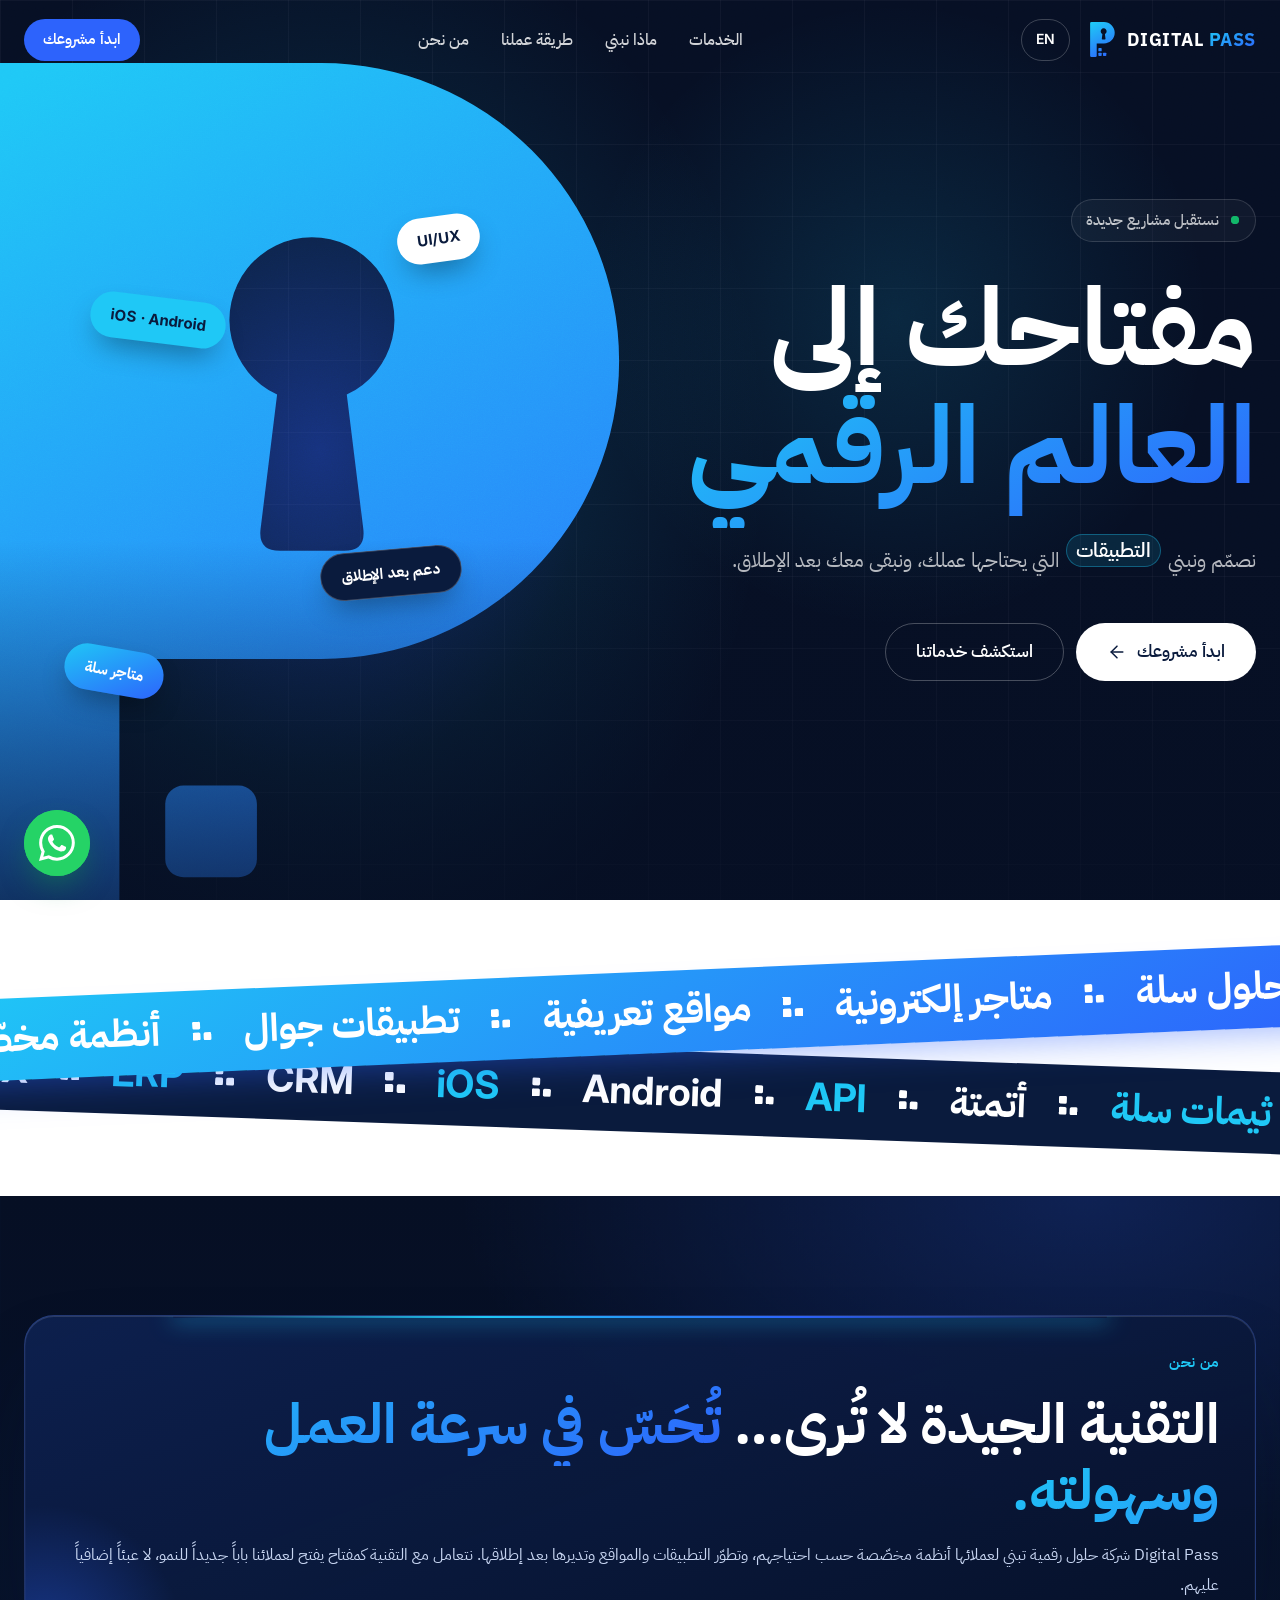
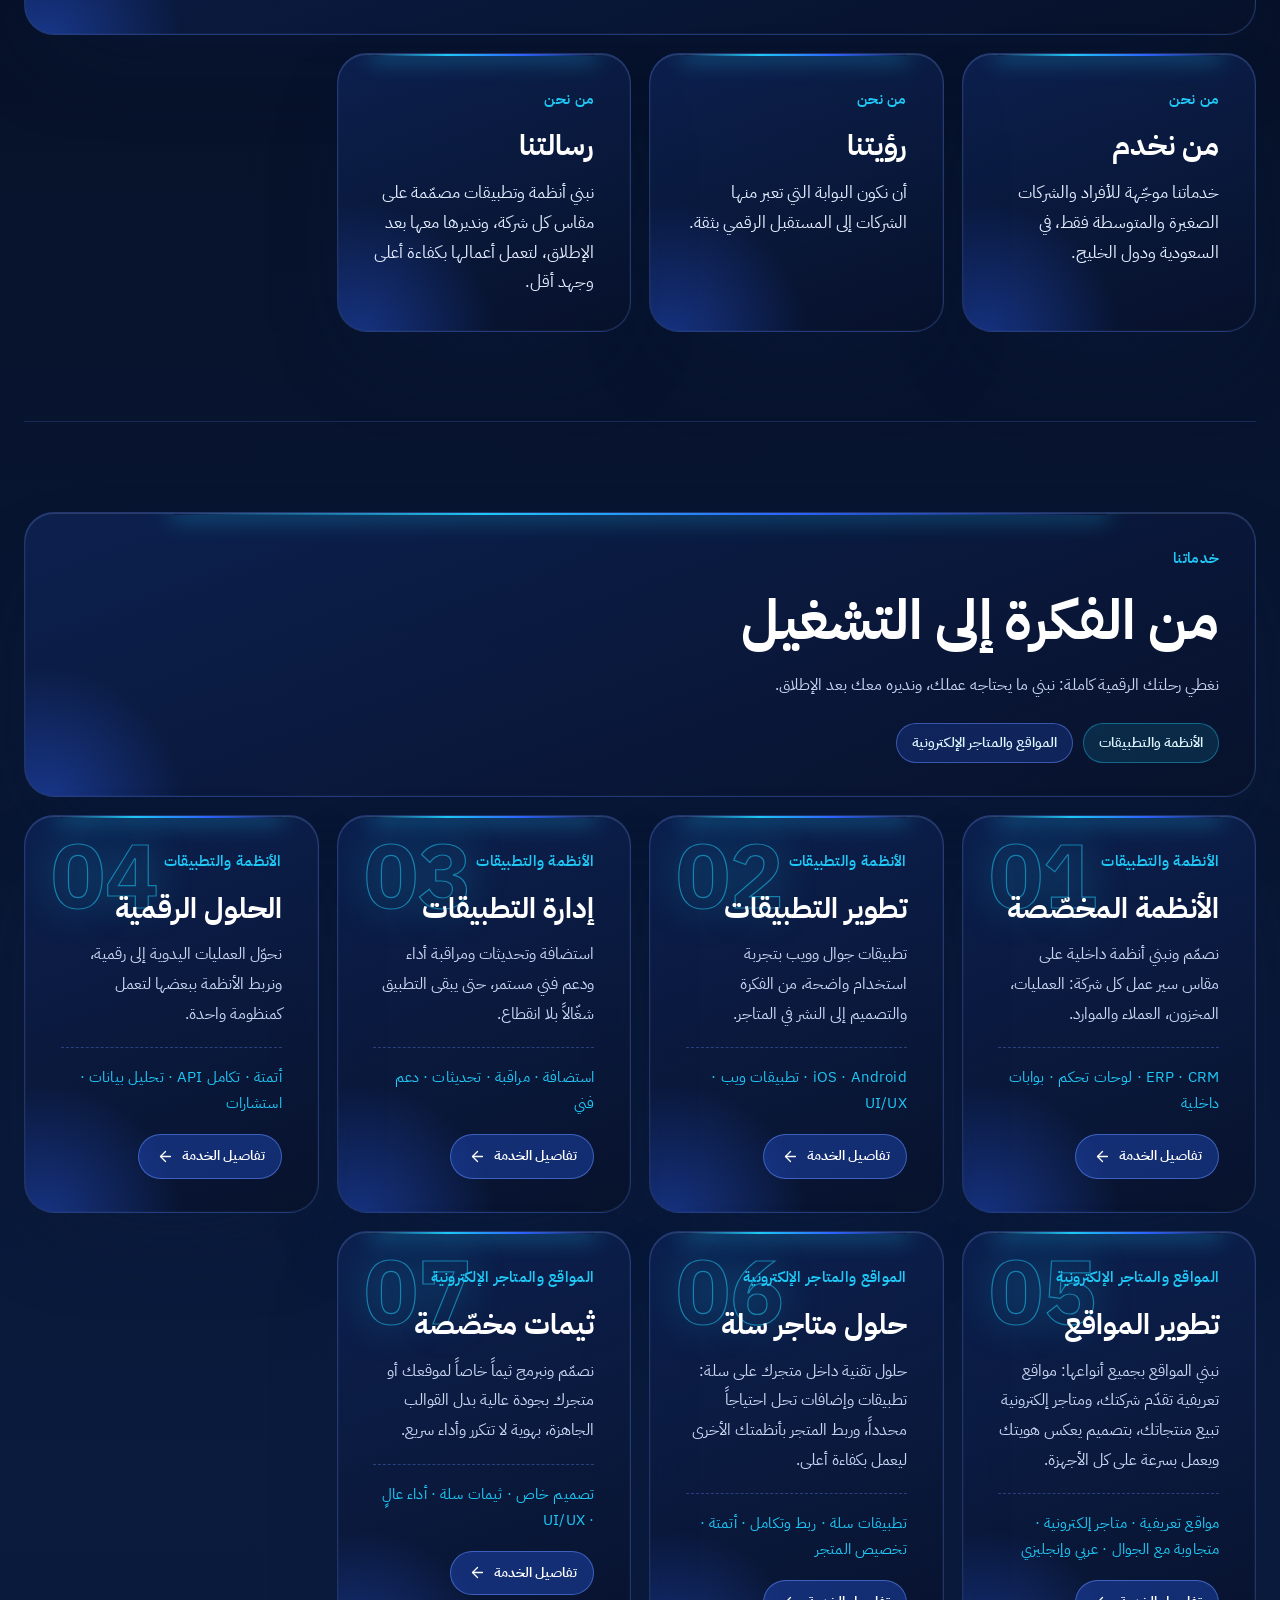
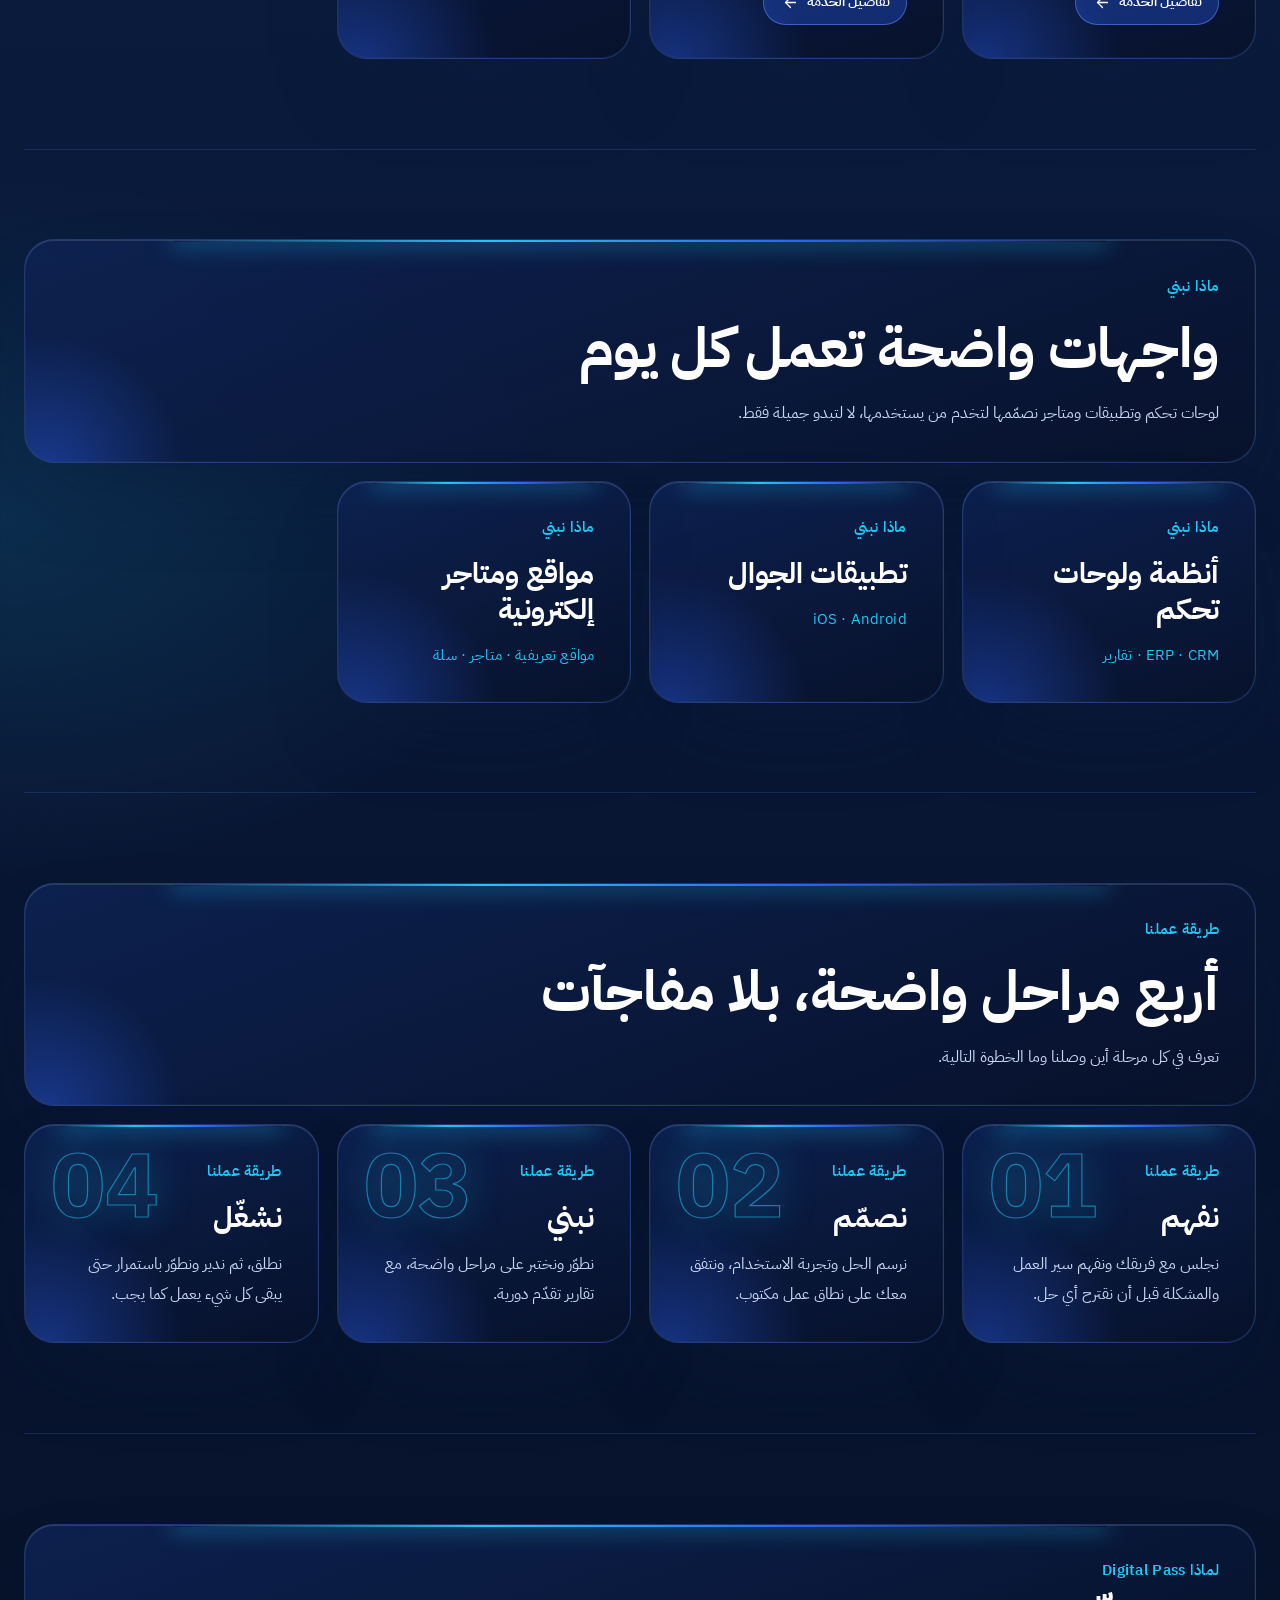
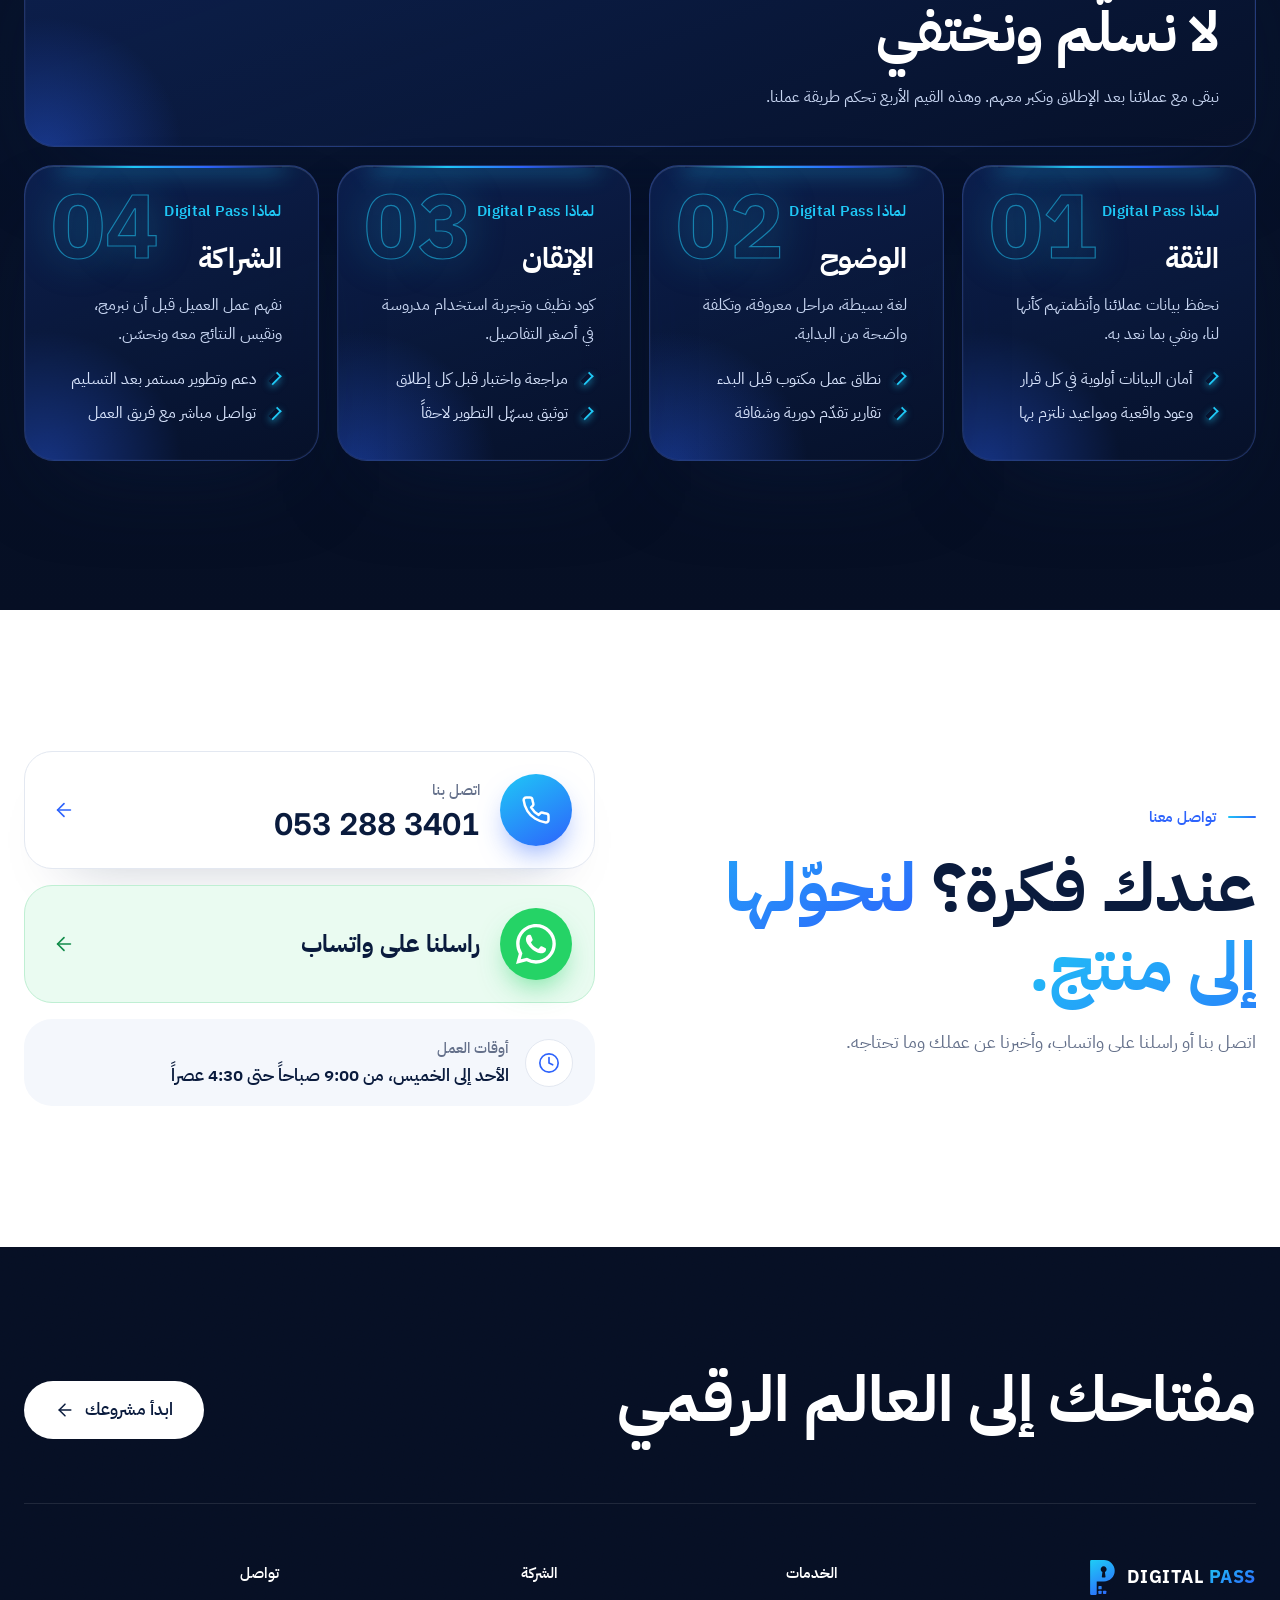
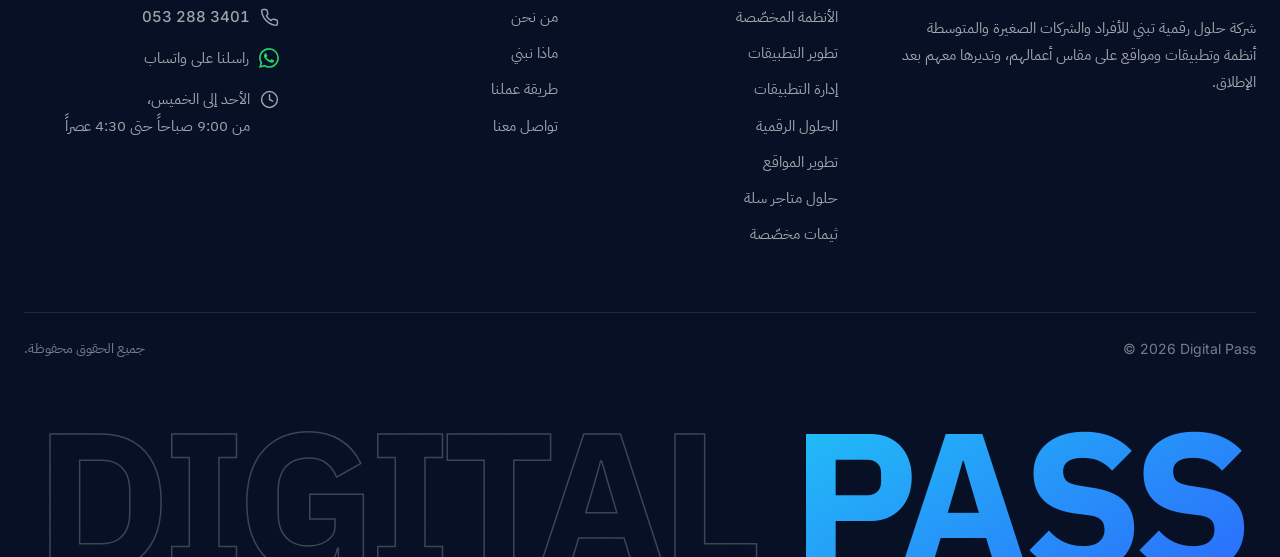
==== index.html @ 58006ab3 "Add an on-device diagnostics page for the 3D tour; sturdier crash guard The lighter build still cras" ====
<!doctype html>
<html lang="ar" dir="rtl">
<head>
  <meta charset="utf-8">
  <meta name="viewport" content="width=device-width, initial-scale=1">
  <title>Digital Pass | بناء وتطوير الحلول الرقمية المتعددة</title>
  <meta name="description" content="Digital Pass شركة حلول رقمية في السعودية والخليج، تبني للأفراد والشركات الصغيرة والمتوسطة الأنظمة والتطبيقات والمواقع ومتاجر سلة، وتديرها معهم بعد الإطلاق.">
  <meta name="theme-color" content="#060F24">

  <meta property="og:type" content="website">
  <meta property="og:site_name" content="Digital Pass">
  <meta property="og:title" content="Digital Pass | بناء وتطوير الحلول الرقمية المتعددة">
  <meta property="og:description" content="نصمّم ونبني الأنظمة والتطبيقات والمواقع التي يحتاجها عملك، ونبقى معك بعد الإطلاق.">
  <meta property="og:url" content="https://digital-pass.co/">
  <meta property="og:image" content="https://digital-pass.co/assets/img/og-image.png">
  <meta property="og:locale" content="ar_SA">
  <meta property="og:locale:alternate" content="en_US">
  <meta name="twitter:card" content="summary_large_image">

  <link rel="canonical" href="https://digital-pass.co/">
  <link rel="icon" href="assets/img/favicon.svg" type="image/svg+xml">
  <link rel="icon" href="assets/img/icon-192.png" sizes="192x192" type="image/png">
  <link rel="apple-touch-icon" href="assets/img/apple-touch-icon.png">

  <link rel="preconnect" href="https://fonts.googleapis.com">
  <link rel="preconnect" href="https://fonts.gstatic.com" crossorigin>
  <link href="https://fonts.googleapis.com/css2?family=IBM+Plex+Mono:wght@400;500&family=IBM+Plex+Sans+Arabic:wght@400;500;600;700&family=IBM+Plex+Sans:wght@700&family=Inter:wght@400;500;600;700&display=swap" rel="stylesheet">

  <link rel="stylesheet" href="assets/css/style.css?v=20261111d">
  <link rel="stylesheet" href="assets/css/journey.css?v=hq3">
  <script>document.documentElement.classList.add('js');</script>
  <script>
    /* Sections 2-6 tour the Digital Pass HQ in 3D unless: reduced motion, Save-Data, ?lite=1, a saved "lite" choice,
       no WebGL or no module support. journey.js turns it off again if anything fails; without it the static layout shows. */
    (function () {
      var r = document.documentElement, q = location.search, on = true, saved = null;
      try { saved = localStorage.getItem('dp-lite'); } catch (e) {}
      try { if (matchMedia('(prefers-reduced-motion: reduce)').matches || (navigator.connection && navigator.connection.saveData)) on = false; } catch (e) {}
      if (saved === '1') on = false; else if (saved === '0') on = true;
      /* crash guard (see journey.js): the 3D tour was running when this tab crashed → static layout on this device from now on */
      try {
        var run = sessionStorage.getItem('dp-3d-run') || ((Date.now() - (+localStorage.getItem('dp-3d-run') || 0)) < 20000 && localStorage.getItem('dp-3d-run'));
        if (run) localStorage.setItem('dp-3d-crash', '1');
        sessionStorage.removeItem('dp-3d-run'); localStorage.removeItem('dp-3d-run');
        if (localStorage.getItem('dp-3d-crash') === '1') on = false;
      } catch (e) {}
      if (/[?&]lite=1/.test(q)) on = false; else if (/[?&]lite=0/.test(q)) on = true;
      if (!window.WebGLRenderingContext || !('noModule' in document.createElement('script'))) on = false;
      if (on) r.classList.add('j3d');
    })();
  </script>

  <!-- Structured data for search engines. If the phone number changes, update it here too (and in assets/js/config.js). -->
  <script type="application/ld+json">
  {
    "@context": "https://schema.org",
    "@graph": [
      {
        "@type": "Organization",
        "@id": "https://digital-pass.co/#organization",
        "name": "Digital Pass",
        "alternateName": "ديجيتال باس",
        "url": "https://digital-pass.co/",
        "logo": {
          "@type": "ImageObject",
          "url": "https://digital-pass.co/assets/img/logo-512.png",
          "width": 512,
          "height": 512
        },
        "image": "https://digital-pass.co/assets/img/og-image.png",
        "slogan": "مفتاحك إلى العالم الرقمي",
        "description": "شركة حلول رقمية في السعودية والخليج، تبني للأفراد والشركات الصغيرة والمتوسطة الأنظمة والتطبيقات والمواقع ومتاجر سلة، وتديرها معهم بعد الإطلاق.",
        "telephone": "+966532883401",
        "areaServed": [
          {
            "@type": "Country",
            "name": "Saudi Arabia"
          },
          {
            "@type": "Country",
            "name": "United Arab Emirates"
          },
          {
            "@type": "Country",
            "name": "Kuwait"
          },
          {
            "@type": "Country",
            "name": "Qatar"
          },
          {
            "@type": "Country",
            "name": "Bahrain"
          },
          {
            "@type": "Country",
            "name": "Oman"
          }
        ],
        "contactPoint": {
          "@type": "ContactPoint",
          "telephone": "+966532883401",
          "contactType": "customer service",
          "availableLanguage": [
            "Arabic",
            "English"
          ],
          "hoursAvailable": {
            "@type": "OpeningHoursSpecification",
            "dayOfWeek": [
              "Sunday",
              "Monday",
              "Tuesday",
              "Wednesday",
              "Thursday"
            ],
            "opens": "09:00",
            "closes": "16:30"
          }
        },
        "hasOfferCatalog": {
          "@type": "OfferCatalog",
          "name": "خدمات Digital Pass",
          "itemListElement": [
            {
              "@type": "Offer",
              "itemOffered": {
                "@type": "Service",
                "name": "الأنظمة المخصّصة",
                "url": "https://digital-pass.co/services/custom-systems/"
              }
            },
            {
              "@type": "Offer",
              "itemOffered": {
                "@type": "Service",
                "name": "تطوير التطبيقات",
                "url": "https://digital-pass.co/services/mobile-apps/"
              }
            },
            {
              "@type": "Offer",
              "itemOffered": {
                "@type": "Service",
                "name": "إدارة التطبيقات",
                "url": "https://digital-pass.co/services/mobile-apps/"
              }
            },
            {
              "@type": "Offer",
              "itemOffered": {
                "@type": "Service",
                "name": "الحلول الرقمية",
                "url": "https://digital-pass.co/services/custom-systems/"
              }
            },
            {
              "@type": "Offer",
              "itemOffered": {
                "@type": "Service",
                "name": "تطوير المواقع",
                "url": "https://digital-pass.co/services/websites/"
              }
            },
            {
              "@type": "Offer",
              "itemOffered": {
                "@type": "Service",
                "name": "حلول متاجر سلة",
                "url": "https://digital-pass.co/services/salla/"
              }
            },
            {
              "@type": "Offer",
              "itemOffered": {
                "@type": "Service",
                "name": "ثيمات مخصّصة",
                "url": "https://digital-pass.co/services/salla/"
              }
            }
          ]
        }
      },
      {
        "@type": "WebSite",
        "@id": "https://digital-pass.co/#website",
        "url": "https://digital-pass.co/",
        "name": "Digital Pass",
        "alternateName": "ديجيتال باس",
        "inLanguage": "ar",
        "publisher": {
          "@id": "https://digital-pass.co/#organization"
        }
      }
    ]
  }
  </script>
</head>
<body>

<!-- SVG sprite: brand symbol + line icons -->
<svg class="sprite" aria-hidden="true" focusable="false">
  <defs>
    <linearGradient id="dp-grad" gradientUnits="userSpaceOnUse" x1="6" y1="0" x2="34" y2="53">
      <stop offset="0" stop-color="#1FC8F6"/>
      <stop offset="1" stop-color="#2D63FC"/>
    </linearGradient>

    <!-- Logo symbol: the letter P with a keyhole and three pixels (guide p.9, x = 10 units) -->
    <symbol id="dp-symbol" viewBox="0 0 37.5 53">
      <path fill-rule="evenodd" d="M2 0H21A16.25 16.25 0 0 1 21 32.5H10V51A2 2 0 0 1 8 53H2A2 2 0 0 1 0 51V2A2 2 0 0 1 2 0ZM18.6 18.08A4.5 4.5 0 1 1 22.4 18.08L23.3 25.4Q23.45 26.6 22.25 26.6H18.75Q17.55 26.6 17.7 25.4Z"/>
      <rect x="12.5" y="39.4" width="5" height="5" rx="1"/>
      <rect x="12.5" y="46.4" width="5" height="5" rx="1"/>
      <rect x="19.5" y="46.4" width="5" height="5" rx="1"/>
    </symbol>

    <symbol id="i-arrow" viewBox="0 0 24 24"><path d="m12 19-7-7 7-7"/><path d="M19 12H5"/></symbol>
    <symbol id="i-arrow-go" viewBox="0 0 24 24"><path d="M7 17V7h10"/><path d="M17 17 7 7"/></symbol>
    <symbol id="i-call" viewBox="0 0 24 24"><path d="M22 16.92v3a2 2 0 0 1-2.18 2 19.79 19.79 0 0 1-8.63-3.07 19.5 19.5 0 0 1-6-6 19.79 19.79 0 0 1-3.07-8.67A2 2 0 0 1 4.11 2h3a2 2 0 0 1 2 1.72 12.84 12.84 0 0 0 .7 2.81 2 2 0 0 1-.45 2.11L8.09 9.91a16 16 0 0 0 6 6l1.27-1.27a2 2 0 0 1 2.11-.45 12.84 12.84 0 0 0 2.81.7A2 2 0 0 1 22 16.92z"/></symbol>
    <symbol id="i-clock" viewBox="0 0 24 24"><circle cx="12" cy="12" r="10"/><path d="M12 6v6l4 2"/></symbol>
    <symbol id="i-menu" viewBox="0 0 24 24"><path d="M4 7h16"/><path d="M4 12h16"/><path d="M4 17h16"/></symbol>
    <symbol id="i-close" viewBox="0 0 24 24"><path d="M18 6 6 18"/><path d="m6 6 12 12"/></symbol>
    <symbol id="i-linkedin" viewBox="0 0 24 24"><g fill="currentColor" stroke="none"><path d="M16 8a6 6 0 0 1 6 6v7h-4v-7a2 2 0 0 0-2-2 2 2 0 0 0-2 2v7h-4v-7a6 6 0 0 1 6-6z"/><rect width="4" height="12" x="2" y="9" rx=".5"/><circle cx="4" cy="4" r="2"/></g></symbol>
    <symbol id="i-x" viewBox="0 0 24 24"><path fill="currentColor" stroke="none" d="M18.244 2.25h3.308l-7.227 8.26 8.502 11.24H16.17l-5.214-6.817L4.99 21.75H1.68l7.73-8.835L1.254 2.25H8.08l4.713 6.231zm-1.161 17.52h1.833L7.084 4.126H5.117z"/></symbol>
  </defs>
</svg>

<a class="skip-link" href="#main" data-i18n="a11y.skip">تخطَّ إلى المحتوى</a>

<!-- ============ Header ============ -->
<header class="site-header" id="site-header">
  <div class="container header-inner">
    <button class="menu-toggle" type="button" aria-expanded="false" aria-controls="main-nav" aria-label="فتح القائمة" data-i18n-aria="nav.menu">
      <svg class="icon icon-open" aria-hidden="true"><use href="#i-menu"/></svg>
      <svg class="icon icon-close" aria-hidden="true"><use href="#i-close"/></svg>
    </button>

    <a href="#top" class="brand" aria-label="Digital Pass">
      <svg class="brand-symbol" aria-hidden="true"><use href="#dp-symbol"/></svg>
      <span class="wordmark"><span class="wm-digital">DIGITAL</span> <span class="wm-pass">PASS</span></span>
    </a>

    <button class="lang-toggle" type="button" data-lang-toggle lang="en">EN</button>

    <nav class="main-nav" id="main-nav" aria-label="القائمة الرئيسية" data-i18n-aria="nav.label">
      <a href="#services" data-i18n="nav.services">الخدمات</a>
      <a href="#work" data-i18n="nav.work">ماذا نبني</a>
      <a href="#process" data-i18n="nav.process">طريقة عملنا</a>
      <a href="#about" data-i18n="nav.about">من نحن</a>
      <a href="#contact" class="btn btn-primary nav-cta-mobile" data-i18n="nav.cta">ابدأ مشروعك</a>
    </nav>

    <a class="btn btn-primary btn-sm header-cta" href="#contact" data-i18n="nav.cta">ابدأ مشروعك</a>
  </div>
</header>

<main id="main">

  <!-- ============ Hero ============ -->
  <section class="hero" id="top">
    <div class="hero-spot" aria-hidden="true"></div>
    <svg class="hero-mark" aria-hidden="true"><use href="#dp-symbol"/></svg>
    <div class="grain" aria-hidden="true"></div>

    <div class="stickers" aria-hidden="true">
      <span class="sticker sticker--white" lang="en" style="--r:-8deg;top:24%;inset-inline-end:31%">UI/UX</span>
      <span class="sticker sticker--cyan" lang="en" style="--r:7deg;top:33%;inset-inline-end:7%">iOS · Android</span>
      <span class="sticker sticker--navy" style="--r:-5deg;top:61%;inset-inline-end:25%" data-i18n="hero.s1">دعم بعد الإطلاق</span>
      <span class="sticker sticker--grad" style="--r:10deg;top:72%;inset-inline-end:5%" data-i18n="hero.s2">متاجر سلة</span>
    </div>

    <div class="container hero-inner">
      <div class="hero-copy">
        <p class="eyebrow reveal"><span class="eyebrow-dot" aria-hidden="true"></span><span data-i18n="hero.eyebrow">نستقبل مشاريع جديدة</span></p>
        <h1 class="hero-title reveal" data-i18n-html="hero.title">مفتاحك إلى<br><span class="text-grad">العالم الرقمي</span></h1>
        <p class="hero-lead reveal" data-i18n-html="hero.lead">نصمّم ونبني <span class="rotator" data-words="الأنظمة|التطبيقات|المواقع|متاجر سلة|الثيمات"><span class="rotator-word">الأنظمة</span></span> التي يحتاجها عملك، ونبقى معك بعد الإطلاق.</p>
        <div class="hero-actions reveal">
          <a href="#contact" class="btn btn-light btn-lg magnetic">
            <span data-i18n="hero.cta">ابدأ مشروعك</span>
            <svg class="icon arrow" aria-hidden="true"><use href="#i-arrow"/></svg>
          </a>
          <a href="#services" class="btn btn-ghost btn-lg" data-i18n="hero.cta2">استكشف خدماتنا</a>
        </div>
      </div>
    </div>

    <div class="container hero-foot reveal">
      <ul class="hero-caps">
        <li><span class="cap-num">01</span><span data-i18n="hero.c1">أنظمة مخصّصة</span></li>
        <li><span class="cap-num">02</span><span data-i18n="hero.c2">تطبيقات جوال وويب</span></li>
        <li><span class="cap-num">03</span><span data-i18n="hero.c3">مواقع ومتاجر إلكترونية</span></li>
        <li><span class="cap-num">04</span><span data-i18n="hero.c4">حلول متاجر سلة</span></li>
      </ul>
    </div>
  </section>

  <!-- ============ Crossing tapes ============ -->
  <div class="tapes" aria-hidden="true">
    <div class="tape tape--a"><div class="tape-track"><div class="tape-group"><span data-i18n="tape.1">أنظمة مخصّصة</span><span data-i18n="tape.2">تطبيقات جوال</span><span data-i18n="tape.3">مواقع تعريفية</span><span data-i18n="tape.4">متاجر إلكترونية</span><span data-i18n="tape.5">حلول سلة</span><span data-i18n="tape.6">ثيمات مخصّصة</span></div><div class="tape-group"><span data-i18n="tape.1">أنظمة مخصّصة</span><span data-i18n="tape.2">تطبيقات جوال</span><span data-i18n="tape.3">مواقع تعريفية</span><span data-i18n="tape.4">متاجر إلكترونية</span><span data-i18n="tape.5">حلول سلة</span><span data-i18n="tape.6">ثيمات مخصّصة</span></div><div class="tape-group"><span data-i18n="tape.1">أنظمة مخصّصة</span><span data-i18n="tape.2">تطبيقات جوال</span><span data-i18n="tape.3">مواقع تعريفية</span><span data-i18n="tape.4">متاجر إلكترونية</span><span data-i18n="tape.5">حلول سلة</span><span data-i18n="tape.6">ثيمات مخصّصة</span></div><div class="tape-group"><span data-i18n="tape.1">أنظمة مخصّصة</span><span data-i18n="tape.2">تطبيقات جوال</span><span data-i18n="tape.3">مواقع تعريفية</span><span data-i18n="tape.4">متاجر إلكترونية</span><span data-i18n="tape.5">حلول سلة</span><span data-i18n="tape.6">ثيمات مخصّصة</span></div></div></div>
    <div class="tape tape--b"><div class="tape-track"><div class="tape-group"><span>UI/UX</span><span>ERP</span><span>CRM</span><span>iOS</span><span>Android</span><span>API</span><span data-i18n="tape.b7">أتمتة</span><span data-i18n="tape.b8">ثيمات سلة</span></div><div class="tape-group"><span>UI/UX</span><span>ERP</span><span>CRM</span><span>iOS</span><span>Android</span><span>API</span><span data-i18n="tape.b7">أتمتة</span><span data-i18n="tape.b8">ثيمات سلة</span></div><div class="tape-group"><span>UI/UX</span><span>ERP</span><span>CRM</span><span>iOS</span><span>Android</span><span>API</span><span data-i18n="tape.b7">أتمتة</span><span data-i18n="tape.b8">ثيمات سلة</span></div><div class="tape-group"><span>UI/UX</span><span>ERP</span><span>CRM</span><span>iOS</span><span>Android</span><span>API</span><span data-i18n="tape.b7">أتمتة</span><span data-i18n="tape.b8">ثيمات سلة</span></div></div></div>
  </div>

  <!-- ============ Sections 2-6: a tour of the Digital Pass HQ (static cards by default; 3D when html.j3d) ============ -->
  <div class="journey" id="journey" data-journey>

    <section class="jsec jsec--about" id="about" data-scene="0" data-stops="4">
      <span class="jsec-tag" hidden data-i18n="about.label">من نحن</span>
      <article class="jc jc--intro" data-card>
        <div class="jc-in">
          <p class="jc-kicker"><span class="jc-count" data-count></span><span data-i18n="about.label">من نحن</span></p>
          <h2 class="jc-title jc-title--xl" data-i18n-html="about.statement">التقنية الجيدة لا تُرى… <span class="soft">تُحَسّ في سرعة العمل وسهولته.</span></h2>
          <p class="jc-text" data-i18n="about.text">Digital Pass شركة حلول رقمية تبني لعملائها أنظمة مخصّصة حسب احتياجهم، وتطوّر التطبيقات والمواقع وتديرها بعد إطلاقها. نتعامل مع التقنية كمفتاح يفتح لعملائنا باباً جديداً للنمو، لا عبئاً إضافياً عليهم.</p>
        </div>
      </article>
      <article class="jc " data-card>
        <div class="jc-in">
          <p class="jc-kicker"><span class="jc-count" data-count></span><span data-i18n="about.label">من نحن</span></p>
          <h3 class="jc-title" data-i18n="about.serveT">من نخدم</h3>
          <p class="jc-text jc-text--lg" data-i18n="about.serve">خدماتنا موجّهة للأفراد والشركات الصغيرة والمتوسطة فقط، في السعودية ودول الخليج.</p>
        </div>
      </article>
      <article class="jc " data-card>
        <div class="jc-in">
          <p class="jc-kicker"><span class="jc-count" data-count></span><span data-i18n="about.label">من نحن</span></p>
          <h3 class="jc-title" data-i18n="about.visionT">رؤيتنا</h3>
          <p class="jc-text jc-text--lg" data-i18n="about.vision">أن نكون البوابة التي تعبر منها الشركات إلى المستقبل الرقمي بثقة.</p>
        </div>
      </article>
      <article class="jc " data-card>
        <div class="jc-in">
          <p class="jc-kicker"><span class="jc-count" data-count></span><span data-i18n="about.label">من نحن</span></p>
          <h3 class="jc-title" data-i18n="about.missionT">رسالتنا</h3>
          <p class="jc-text jc-text--lg" data-i18n="about.mission">نبني أنظمة وتطبيقات مصمّمة على مقاس كل شركة، ونديرها معها بعد الإطلاق، لتعمل أعمالها بكفاءة أعلى وجهد أقل.</p>
        </div>
      </article>
    </section>

    <section class="jsec jsec--services" id="services" data-scene="1" data-stops="8">
      <span class="jsec-tag" hidden data-i18n="services.label">خدماتنا</span>
      <article class="jc jc--intro" data-card>
        <div class="jc-in">
          <p class="jc-kicker"><span class="jc-count" data-count></span><span data-i18n="services.label">خدماتنا</span></p>
          <h2 class="jc-title jc-title--xl" data-i18n="services.title">من الفكرة إلى التشغيل</h2>
          <p class="jc-text" data-i18n="services.lead">نغطي رحلتك الرقمية كاملة: نبني ما يحتاجه عملك، ونديره معك بعد الإطلاق.</p>
          <div class="jc-groups"><span data-i18n="services.g1">الأنظمة والتطبيقات</span><span data-i18n="services.g2">المواقع والمتاجر الإلكترونية</span></div>
        </div>
      </article>
      <article class="jc jc--svc" data-card>
        <div class="jc-in">
          <p class="jc-kicker"><span class="jc-count" data-count></span><span data-i18n="services.g1">الأنظمة والتطبيقات</span></p>
          <div class="jc-num" aria-hidden="true">01</div>
          <h3 class="jc-title" data-i18n="s1.title">الأنظمة المخصّصة</h3>
          <p class="jc-text" data-i18n="s1.desc">نصمّم ونبني أنظمة داخلية على مقاس سير عمل كل شركة: العمليات، المخزون، العملاء والموارد.</p>
          <p class="jc-tags" data-i18n="s1.tags">ERP · CRM · لوحات تحكم · بوابات داخلية</p>
          <a class="jc-more" href="/services/custom-systems/"><span data-i18n="j.more">تفاصيل الخدمة</span><svg class="icon arrow" aria-hidden="true"><use href="#i-arrow"/></svg></a>
        </div>
      </article>
      <article class="jc jc--svc" data-card>
        <div class="jc-in">
          <p class="jc-kicker"><span class="jc-count" data-count></span><span data-i18n="services.g1">الأنظمة والتطبيقات</span></p>
          <div class="jc-num" aria-hidden="true">02</div>
          <h3 class="jc-title" data-i18n="s2.title">تطوير التطبيقات</h3>
          <p class="jc-text" data-i18n="s2.desc">تطبيقات جوال وويب بتجربة استخدام واضحة، من الفكرة والتصميم إلى النشر في المتاجر.</p>
          <p class="jc-tags" data-i18n="s2.tags">iOS · Android · تطبيقات ويب · UI/UX</p>
          <a class="jc-more" href="/services/mobile-apps/"><span data-i18n="j.more">تفاصيل الخدمة</span><svg class="icon arrow" aria-hidden="true"><use href="#i-arrow"/></svg></a>
        </div>
      </article>
      <article class="jc jc--svc" data-card>
        <div class="jc-in">
          <p class="jc-kicker"><span class="jc-count" data-count></span><span data-i18n="services.g1">الأنظمة والتطبيقات</span></p>
          <div class="jc-num" aria-hidden="true">03</div>
          <h3 class="jc-title" data-i18n="s3.title">إدارة التطبيقات</h3>
          <p class="jc-text" data-i18n="s3.desc">استضافة وتحديثات ومراقبة أداء ودعم فني مستمر، حتى يبقى التطبيق شغّالاً بلا انقطاع.</p>
          <p class="jc-tags" data-i18n="s3.tags">استضافة · مراقبة · تحديثات · دعم فني</p>
          <a class="jc-more" href="/services/mobile-apps/"><span data-i18n="j.more">تفاصيل الخدمة</span><svg class="icon arrow" aria-hidden="true"><use href="#i-arrow"/></svg></a>
        </div>
      </article>
      <article class="jc jc--svc" data-card>
        <div class="jc-in">
          <p class="jc-kicker"><span class="jc-count" data-count></span><span data-i18n="services.g1">الأنظمة والتطبيقات</span></p>
          <div class="jc-num" aria-hidden="true">04</div>
          <h3 class="jc-title" data-i18n="s4.title">الحلول الرقمية</h3>
          <p class="jc-text" data-i18n="s4.desc">نحوّل العمليات اليدوية إلى رقمية، ونربط الأنظمة ببعضها لتعمل كمنظومة واحدة.</p>
          <p class="jc-tags" data-i18n="s4.tags">أتمتة · تكامل API · تحليل بيانات · استشارات</p>
          <a class="jc-more" href="/services/custom-systems/"><span data-i18n="j.more">تفاصيل الخدمة</span><svg class="icon arrow" aria-hidden="true"><use href="#i-arrow"/></svg></a>
        </div>
      </article>
      <article class="jc jc--svc" data-card>
        <div class="jc-in">
          <p class="jc-kicker"><span class="jc-count" data-count></span><span data-i18n="services.g2">المواقع والمتاجر الإلكترونية</span></p>
          <div class="jc-num" aria-hidden="true">05</div>
          <h3 class="jc-title" data-i18n="s5.title">تطوير المواقع</h3>
          <p class="jc-text" data-i18n="s5.desc">نبني المواقع بجميع أنواعها: مواقع تعريفية تقدّم شركتك، ومتاجر إلكترونية تبيع منتجاتك، بتصميم يعكس هويتك ويعمل بسرعة على كل الأجهزة.</p>
          <p class="jc-tags" data-i18n="s5.tags">مواقع تعريفية · متاجر إلكترونية · متجاوبة مع الجوال · عربي وإنجليزي</p>
          <a class="jc-more" href="/services/websites/"><span data-i18n="j.more">تفاصيل الخدمة</span><svg class="icon arrow" aria-hidden="true"><use href="#i-arrow"/></svg></a>
        </div>
      </article>
      <article class="jc jc--svc" data-card>
        <div class="jc-in">
          <p class="jc-kicker"><span class="jc-count" data-count></span><span data-i18n="services.g2">المواقع والمتاجر الإلكترونية</span></p>
          <div class="jc-num" aria-hidden="true">06</div>
          <h3 class="jc-title" data-i18n="s6.title">حلول متاجر سلة</h3>
          <p class="jc-text" data-i18n="s6.desc">حلول تقنية داخل متجرك على سلة: تطبيقات وإضافات تحل احتياجاً محدداً، وربط المتجر بأنظمتك الأخرى ليعمل بكفاءة أعلى.</p>
          <p class="jc-tags" data-i18n="s6.tags">تطبيقات سلة · ربط وتكامل · أتمتة · تخصيص المتجر</p>
          <a class="jc-more" href="/services/salla/"><span data-i18n="j.more">تفاصيل الخدمة</span><svg class="icon arrow" aria-hidden="true"><use href="#i-arrow"/></svg></a>
        </div>
      </article>
      <article class="jc jc--svc" data-card>
        <div class="jc-in">
          <p class="jc-kicker"><span class="jc-count" data-count></span><span data-i18n="services.g2">المواقع والمتاجر الإلكترونية</span></p>
          <div class="jc-num" aria-hidden="true">07</div>
          <h3 class="jc-title" data-i18n="s7.title">ثيمات مخصّصة</h3>
          <p class="jc-text" data-i18n="s7.desc">نصمّم ونبرمج ثيماً خاصاً لموقعك أو متجرك بجودة عالية بدل القوالب الجاهزة، بهوية لا تتكرر وأداء سريع.</p>
          <p class="jc-tags" data-i18n="s7.tags">تصميم خاص · ثيمات سلة · أداء عالٍ · UI/UX</p>
          <a class="jc-more" href="/services/salla/"><span data-i18n="j.more">تفاصيل الخدمة</span><svg class="icon arrow" aria-hidden="true"><use href="#i-arrow"/></svg></a>
        </div>
      </article>
    </section>

    <section class="jsec jsec--work" id="work" data-scene="2" data-stops="4">
      <span class="jsec-tag" hidden data-i18n="work.label">ماذا نبني</span>
      <article class="jc jc--intro" data-card>
        <div class="jc-in">
          <p class="jc-kicker"><span class="jc-count" data-count></span><span data-i18n="work.label">ماذا نبني</span></p>
          <h2 class="jc-title jc-title--xl" data-i18n="work.title">واجهات واضحة تعمل كل يوم</h2>
          <p class="jc-text" data-i18n="work.lead">لوحات تحكم وتطبيقات ومتاجر نصمّمها لتخدم من يستخدمها، لا لتبدو جميلة فقط.</p>
        </div>
      </article>
      <article class="jc " data-card>
        <div class="jc-in">
          <p class="jc-kicker"><span class="jc-count" data-count></span><span data-i18n="work.label">ماذا نبني</span></p>
          <h3 class="jc-title" data-i18n="work.c1t">أنظمة ولوحات تحكم</h3>
          <p class="jc-tags jc-tags--lg" data-i18n="work.c1s">ERP · CRM · تقارير</p>
        </div>
      </article>
      <article class="jc " data-card>
        <div class="jc-in">
          <p class="jc-kicker"><span class="jc-count" data-count></span><span data-i18n="work.label">ماذا نبني</span></p>
          <h3 class="jc-title" data-i18n="work.c2t">تطبيقات الجوال</h3>
          <p class="jc-tags jc-tags--lg" data-i18n="work.c2s">iOS · Android</p>
        </div>
      </article>
      <article class="jc " data-card>
        <div class="jc-in">
          <p class="jc-kicker"><span class="jc-count" data-count></span><span data-i18n="work.label">ماذا نبني</span></p>
          <h3 class="jc-title" data-i18n="work.c3t">مواقع ومتاجر إلكترونية</h3>
          <p class="jc-tags jc-tags--lg" data-i18n="work.c3s">مواقع تعريفية · متاجر · سلة</p>
        </div>
      </article>
    </section>

    <section class="jsec jsec--process" id="process" data-scene="3" data-stops="5">
      <span class="jsec-tag" hidden data-i18n="process.label">طريقة عملنا</span>
      <article class="jc jc--intro" data-card>
        <div class="jc-in">
          <p class="jc-kicker"><span class="jc-count" data-count></span><span data-i18n="process.label">طريقة عملنا</span></p>
          <h2 class="jc-title jc-title--xl" data-i18n="process.title">أربع مراحل واضحة، بلا مفاجآت</h2>
          <p class="jc-text" data-i18n="process.lead">تعرف في كل مرحلة أين وصلنا وما الخطوة التالية.</p>
        </div>
      </article>
      <article class="jc jc--svc" data-card>
        <div class="jc-in">
          <p class="jc-kicker"><span class="jc-count" data-count></span><span data-i18n="process.label">طريقة عملنا</span></p>
          <div class="jc-num" aria-hidden="true">01</div>
          <h3 class="jc-title" data-i18n="step1.title">نفهم</h3>
          <p class="jc-text" data-i18n="step1.desc">نجلس مع فريقك ونفهم سير العمل والمشكلة قبل أن نقترح أي حل.</p>
        </div>
      </article>
      <article class="jc jc--svc" data-card>
        <div class="jc-in">
          <p class="jc-kicker"><span class="jc-count" data-count></span><span data-i18n="process.label">طريقة عملنا</span></p>
          <div class="jc-num" aria-hidden="true">02</div>
          <h3 class="jc-title" data-i18n="step2.title">نصمّم</h3>
          <p class="jc-text" data-i18n="step2.desc">نرسم الحل وتجربة الاستخدام، ونتفق معك على نطاق عمل مكتوب.</p>
        </div>
      </article>
      <article class="jc jc--svc" data-card>
        <div class="jc-in">
          <p class="jc-kicker"><span class="jc-count" data-count></span><span data-i18n="process.label">طريقة عملنا</span></p>
          <div class="jc-num" aria-hidden="true">03</div>
          <h3 class="jc-title" data-i18n="step3.title">نبني</h3>
          <p class="jc-text" data-i18n="step3.desc">نطوّر ونختبر على مراحل واضحة، مع تقارير تقدّم دورية.</p>
        </div>
      </article>
      <article class="jc jc--svc" data-card>
        <div class="jc-in">
          <p class="jc-kicker"><span class="jc-count" data-count></span><span data-i18n="process.label">طريقة عملنا</span></p>
          <div class="jc-num" aria-hidden="true">04</div>
          <h3 class="jc-title" data-i18n="step4.title">نشغّل</h3>
          <p class="jc-text" data-i18n="step4.desc">نطلق، ثم ندير ونطوّر باستمرار حتى يبقى كل شيء يعمل كما يجب.</p>
        </div>
      </article>
    </section>

    <section class="jsec jsec--why" id="why" data-scene="4" data-stops="5">
      <span class="jsec-tag" hidden data-i18n="why.label">لماذا Digital Pass</span>
      <article class="jc jc--intro" data-card>
        <div class="jc-in">
          <p class="jc-kicker"><span class="jc-count" data-count></span><span data-i18n="why.label">لماذا Digital Pass</span></p>
          <h2 class="jc-title jc-title--xl" data-i18n="why.title">لا نسلّم ونختفي</h2>
          <p class="jc-text" data-i18n="why.lead">نبقى مع عملائنا بعد الإطلاق ونكبر معهم. وهذه القيم الأربع تحكم طريقة عملنا.</p>
        </div>
      </article>
      <article class="jc jc--svc" data-card>
        <div class="jc-in">
          <p class="jc-kicker"><span class="jc-count" data-count></span><span data-i18n="why.label">لماذا Digital Pass</span></p>
          <div class="jc-num" aria-hidden="true">01</div>
          <h3 class="jc-title" data-i18n="v1.title">الثقة</h3>
          <p class="jc-text" data-i18n="v1.desc">نحفظ بيانات عملائنا وأنظمتهم كأنها لنا، ونفي بما نعد به.</p>
          <ul class="jc-list"><li data-i18n="v1.i1">أمان البيانات أولوية في كل قرار</li><li data-i18n="v1.i2">وعود واقعية ومواعيد نلتزم بها</li></ul>
        </div>
      </article>
      <article class="jc jc--svc" data-card>
        <div class="jc-in">
          <p class="jc-kicker"><span class="jc-count" data-count></span><span data-i18n="why.label">لماذا Digital Pass</span></p>
          <div class="jc-num" aria-hidden="true">02</div>
          <h3 class="jc-title" data-i18n="v2.title">الوضوح</h3>
          <p class="jc-text" data-i18n="v2.desc">لغة بسيطة، مراحل معروفة، وتكلفة واضحة من البداية.</p>
          <ul class="jc-list"><li data-i18n="v2.i1">نطاق عمل مكتوب قبل البدء</li><li data-i18n="v2.i2">تقارير تقدّم دورية وشفافة</li></ul>
        </div>
      </article>
      <article class="jc jc--svc" data-card>
        <div class="jc-in">
          <p class="jc-kicker"><span class="jc-count" data-count></span><span data-i18n="why.label">لماذا Digital Pass</span></p>
          <div class="jc-num" aria-hidden="true">03</div>
          <h3 class="jc-title" data-i18n="v3.title">الإتقان</h3>
          <p class="jc-text" data-i18n="v3.desc">كود نظيف وتجربة استخدام مدروسة في أصغر التفاصيل.</p>
          <ul class="jc-list"><li data-i18n="v3.i1">مراجعة واختبار قبل كل إطلاق</li><li data-i18n="v3.i2">توثيق يسهّل التطوير لاحقاً</li></ul>
        </div>
      </article>
      <article class="jc jc--svc" data-card>
        <div class="jc-in">
          <p class="jc-kicker"><span class="jc-count" data-count></span><span data-i18n="why.label">لماذا Digital Pass</span></p>
          <div class="jc-num" aria-hidden="true">04</div>
          <h3 class="jc-title" data-i18n="v4.title">الشراكة</h3>
          <p class="jc-text" data-i18n="v4.desc">نفهم عمل العميل قبل أن نبرمج، ونقيس النتائج معه ونحسّن.</p>
          <ul class="jc-list"><li data-i18n="v4.i1">دعم وتطوير مستمر بعد التسليم</li><li data-i18n="v4.i2">تواصل مباشر مع فريق العمل</li></ul>
        </div>
      </article>
    </section>
    <div class="jend" aria-hidden="true"></div>
  </div>

  <!-- ============ Contact ============ -->
  <section class="section contact" id="contact">
    <div class="container contact-grid">
      <div class="contact-info">
        <p class="label reveal" data-i18n="contact.label">تواصل معنا</p>
        <h2 class="h2 reveal" data-i18n-html="contact.title">عندك فكرة؟ <span class="text-grad">لنحوّلها إلى منتج.</span></h2>
        <p class="section-lead reveal" data-i18n="contact.lead">اتصل بنا أو راسلنا على واتساب، وأخبرنا عن عملك وما تحتاجه.</p>

        <div class="socials" data-socials></div>
      </div>

      <div class="contact-cards">
        <a class="contact-card contact-card--call reveal" data-contact="phone" data-contact-item="phone" href="#">
          <span class="cc-icon" aria-hidden="true"><svg class="icon"><use href="#i-call"/></svg></span>
          <span class="cc-text">
            <span class="cc-label" data-i18n="contact.callTitle">اتصل بنا</span>
            <span class="cc-value cc-number" data-contact-text="phone" dir="ltr"></span>
          </span>
          <svg class="icon arrow" aria-hidden="true"><use href="#i-arrow"/></svg>
        </a>

        <a class="contact-card contact-card--wa reveal" data-contact="whatsapp" data-contact-item="whatsapp" href="#" target="_blank" rel="noopener">
          <span class="cc-icon" aria-hidden="true"><span class="wa-glyph"></span></span>
          <span class="cc-text">
            <span class="cc-title" data-i18n="contact.waTitle">راسلنا على واتساب</span>
          </span>
          <svg class="icon arrow" aria-hidden="true"><use href="#i-arrow"/></svg>
        </a>

        <div class="hours reveal">
          <span class="hours-icon" aria-hidden="true"><svg class="icon"><use href="#i-clock"/></svg></span>
          <p class="hours-text">
            <span class="cc-label" data-i18n="contact.hoursTitle">أوقات العمل</span>
            <span class="hours-value"><span data-i18n="contact.hoursDays">الأحد إلى الخميس،</span> <span data-i18n="contact.hoursTime">من 9:00 صباحاً حتى 4:30 عصراً</span></span>
          </p>
        </div>
      </div>
    </div>
  </section>

</main>


<!-- ============ Journey HUD (fixed): WebGL canvas, progress, lift display, controls ============ -->
<div class="jhud" id="jhud">
  <canvas class="jcanvas" id="jcanvas" aria-hidden="true"></canvas>
  <div class="jposter" aria-hidden="true"></div>
  <div class="jflash" aria-hidden="true"></div>
  <div class="jvignette" aria-hidden="true"></div>
  <div class="jbar" aria-hidden="true"><i></i></div>
  <nav class="jrail" aria-label="التقدّم" data-i18n-aria="j.progress">
    <ol>
      <li><a href="#about" data-rail="0"><span class="jr-dot"></span><span class="jr-label" data-i18n="about.label">من نحن</span></a></li>
      <li><a href="#services" data-rail="1"><span class="jr-dot"></span><span class="jr-label" data-i18n="services.label">خدماتنا</span></a></li>
      <li><a href="#work" data-rail="2"><span class="jr-dot"></span><span class="jr-label" data-i18n="work.label">ماذا نبني</span></a></li>
      <li><a href="#process" data-rail="3"><span class="jr-dot"></span><span class="jr-label" data-i18n="process.label">طريقة عملنا</span></a></li>
      <li><a href="#why" data-rail="4"><span class="jr-dot"></span><span class="jr-label" data-i18n="why.label">لماذا Digital Pass</span></a></li>
    </ol>
  </nav>
  <div class="jlift" aria-hidden="true"><span class="jl-arrow"></span><b class="jl-num">G</b><span class="jl-label"></span></div>
  <div class="jload" aria-hidden="true"><i></i><span data-i18n="j.loading">نجهّز المبنى…</span></div>
  <div class="jscroll" aria-hidden="true"><span data-i18n="j.scroll">تابع التمرير</span><i></i></div>
  <button class="jlite-btn" type="button" data-lite-toggle aria-pressed="false"><span data-i18n="j.lite">وضع خفيف</span></button>
</div>

<!-- ============ Footer ============ -->
<footer class="site-footer">
  <div class="grain" aria-hidden="true"></div>
  <div class="container">
    <div class="footer-top">
      <p class="footer-tagline"><span data-i18n="footer.tagline">مفتاحك إلى العالم الرقمي</span></p>
      <a href="#contact" class="btn btn-light btn-lg magnetic">
        <span data-i18n="nav.cta">ابدأ مشروعك</span>
        <svg class="icon arrow" aria-hidden="true"><use href="#i-arrow"/></svg>
      </a>
    </div>

    <div class="footer-grid">
      <div class="footer-brand">
        <a href="#top" class="brand brand--light" aria-label="Digital Pass">
          <svg class="brand-symbol" aria-hidden="true"><use href="#dp-symbol"/></svg>
          <span class="wordmark"><span class="wm-digital">DIGITAL</span> <span class="wm-pass">PASS</span></span>
        </a>
        <p data-i18n="footer.about">شركة حلول رقمية تبني للأفراد والشركات الصغيرة والمتوسطة أنظمة وتطبيقات ومواقع على مقاس أعمالهم، وتديرها معهم بعد الإطلاق.</p>
        <div class="socials socials--dark" data-socials></div>
      </div>

      <div>
        <h2 class="footer-h" data-i18n="footer.services">الخدمات</h2>
        <ul>
          <li><a href="/services/custom-systems/" data-i18n="s1.title">الأنظمة المخصّصة</a></li>
          <li><a href="/services/mobile-apps/" data-i18n="s2.title">تطوير التطبيقات</a></li>
          <li><a href="/services/mobile-apps/" data-i18n="s3.title">إدارة التطبيقات</a></li>
          <li><a href="/services/custom-systems/" data-i18n="s4.title">الحلول الرقمية</a></li>
          <li><a href="/services/websites/" data-i18n="s5.title">تطوير المواقع</a></li>
          <li><a href="/services/salla/" data-i18n="s6.title">حلول متاجر سلة</a></li>
          <li><a href="/services/salla/" data-i18n="s7.title">ثيمات مخصّصة</a></li>
        </ul>
      </div>

      <div>
        <h2 class="footer-h" data-i18n="footer.company">الشركة</h2>
        <ul>
          <li><a href="#about" data-i18n="nav.about">من نحن</a></li>
          <li><a href="#work" data-i18n="nav.work">ماذا نبني</a></li>
          <li><a href="#process" data-i18n="nav.process">طريقة عملنا</a></li>
          <li><a href="#contact" data-i18n="contact.label">تواصل معنا</a></li>
        </ul>
      </div>

      <div>
        <h2 class="footer-h" data-i18n="footer.contact">تواصل</h2>
        <ul class="footer-contact">
          <li data-contact-item="phone">
            <a data-contact="phone" href="#">
              <svg class="icon" aria-hidden="true"><use href="#i-call"/></svg><span class="cc-number" data-contact-text="phone" dir="ltr"></span>
            </a>
          </li>
          <li data-contact-item="whatsapp">
            <a data-contact="whatsapp" href="#" target="_blank" rel="noopener">
              <span class="wa-glyph" aria-hidden="true"></span><span data-i18n="footer.whatsapp">راسلنا على واتساب</span>
            </a>
          </li>
          <li>
            <span class="footer-hours"><svg class="icon" aria-hidden="true"><use href="#i-clock"/></svg><span class="hours-value"><span data-i18n="contact.hoursDays">الأحد إلى الخميس،</span> <span data-i18n="contact.hoursTime">من 9:00 صباحاً حتى 4:30 عصراً</span></span></span>
          </li>
        </ul>
      </div>
    </div>

    <div class="footer-bottom">
      <span class="copy">© <span data-year>2026</span> Digital Pass</span>
      <span data-i18n="footer.rights">جميع الحقوق محفوظة.</span>
    </div>
  </div>
  <div class="footer-giant" aria-hidden="true"><span class="fg-digital">DIGITAL</span> <span class="fg-pass">PASS</span></div>
</footer>

<a class="wa-float" data-contact="whatsapp-float" href="#" target="_blank" rel="noopener" aria-label="تواصل عبر واتساب" data-i18n-aria="contact.whatsappAria" hidden>
  <span class="wa-glyph" aria-hidden="true"></span>
</a>

<script src="assets/js/config.js?v=20261111d"></script>
<script src="assets/js/i18n.js?v=20261111d"></script>
<script src="assets/js/journey-i18n.js?v=hq1"></script>
<script src="assets/js/main.js?v=20261111d"></script>
<script type="module" src="assets/js/journey.js?v=hq4" onerror="document.documentElement.classList.remove('j3d')"></script>
</body>
</html>
---- assets/css/style.css ----
/* ==========================================================================
   Digital Pass — website styles
   Built on the Digital Pass brand guidelines v1.0: palette & gradient (p.14–17),
   IBM Plex type for Arabic and the wordmark (p.18–20), corner radii & elevation (p.23),
   product shots (p.25). English text is set in Inter.
   ========================================================================== */

/* ---------- Tokens ---------- */
:root {
  --navy: #0A1B3D;
  --deep: #060F24;
  --ink: #2C3A58;
  --slate: #64708A;
  --slate-2: #8C97AD;
  --mist: #DCE3EF;
  --line: #E3E8F1;
  --cloud: #F4F7FC;
  --white: #FFFFFF;

  --blue: #2D63FC;
  --cyan: #1FC8F6;
  --b50: #F2F6FF; --b100: #E2E9FF; --b200: #C0D0FE; --b300: #96B1FE; --b400: #628AFD;
  --b600: #2655D6; --b700: #1F46B0; --b800: #183889; --b900: #122B67;

  --success: #12B76A; --warning: #F5A524; --error: #F04438;

  --grad: linear-gradient(150deg, #1FC8F6 0%, #2D63FC 100%);

  --r-s: 10px; --r-m: 16px; --r-l: 28px; --r-pill: 999px;

  --font-ar: "IBM Plex Sans Arabic", "Inter", system-ui, sans-serif;
  --font-en: "Inter", "IBM Plex Sans Arabic", system-ui, sans-serif;
  --font-brand: "IBM Plex Sans", "Inter", system-ui, sans-serif; /* the DIGITAL PASS wordmark only */
  --mono: "IBM Plex Mono", ui-monospace, SFMono-Regular, Menlo, monospace;
  --font: var(--font-ar);

  --header-h: 80px;
  --gutter: 24px;
  --ease: cubic-bezier(.2, .7, .2, 1);
}
html[lang="en"] { --font: var(--font-en); }

/* ---------- Base ---------- */
*, *::before, *::after { box-sizing: border-box; }
* { margin: 0; padding: 0; }
html { scroll-behavior: smooth; scroll-padding-top: calc(var(--header-h) + 8px); -webkit-text-size-adjust: 100%; }
body {
  font-family: var(--font);
  font-size: 17px;
  line-height: 1.75;
  color: var(--navy);
  background: var(--white);
  -webkit-font-smoothing: antialiased;
  text-rendering: optimizeLegibility;
  overflow-x: hidden;
}
img, svg { display: block; max-width: 100%; }
a { color: inherit; text-decoration: none; }
ul, ol { list-style: none; }
button, input, select, textarea { font: inherit; color: inherit; }
button { cursor: pointer; background: none; border: 0; }
:focus-visible { outline: 2px solid var(--blue); outline-offset: 3px; border-radius: 4px; }
[hidden] { display: none !important; }

.sprite { position: absolute; width: 0; height: 0; overflow: hidden; }
.icon { width: 22px; height: 22px; flex: none; fill: none; stroke: currentColor; stroke-width: 1.8; stroke-linecap: round; stroke-linejoin: round; }
.mono { font-family: var(--mono); }

.skip-link { position: absolute; inset-inline-start: 16px; top: -60px; z-index: 100; background: var(--navy); color: #fff; padding: 10px 16px; border-radius: var(--r-s); }
.skip-link:focus { top: 12px; }

.container { width: min(1240px, 100% - var(--gutter) * 2); margin-inline: auto; }

/* ---------- Type ---------- */
.h2 { font-size: clamp(36px, 5.2vw, 72px); line-height: 1.18; font-weight: 700; }
html[lang="en"] .h2 { letter-spacing: -.02em; line-height: 1.1; }

.label {
  display: inline-flex; align-items: center; gap: 12px;
  margin-bottom: 20px; font-size: 15px; font-weight: 600; color: var(--blue);
}
.label::before { content: ""; width: 28px; height: 2px; border-radius: 2px; background: var(--grad); }
.label--light { color: var(--cyan); }

.text-grad {
  background: var(--grad);
  -webkit-background-clip: text; background-clip: text;
  -webkit-text-fill-color: transparent; color: var(--cyan);
}

.section { padding: clamp(96px, 11vw, 152px) 0; }
.section-top {
  display: grid; grid-template-columns: 1.15fr .85fr; align-items: end;
  gap: 24px 64px; margin-bottom: clamp(48px, 6vw, 80px);
}
.section-lead { font-size: clamp(17px, 1.4vw, 19px); color: var(--slate); max-width: 30em; }

/* ---------- Buttons (radius 10, guide p.31) ---------- */
.btn {
  display: inline-flex; align-items: center; justify-content: center; gap: 10px;
  min-height: 46px; padding: 10px 22px;
  border-radius: var(--r-pill); border: 1px solid transparent;
  font-weight: 600; font-size: 15px; line-height: 1.3; white-space: nowrap;
  transition: background-color .25s, border-color .25s, color .25s, transform .25s, translate .3s var(--ease);
}
.btn:active { transform: translateY(1px); }
.btn-sm { min-height: 42px; padding: 8px 18px; font-size: 14.5px; }
.btn-lg { min-height: 58px; padding: 14px 30px; font-size: 16.5px; }
.btn .icon { width: 20px; height: 20px; }
.btn-primary { background: var(--blue); color: #fff; }
.btn-primary:hover { background: var(--b600); }
.btn-light { background: #fff; color: var(--navy); }
.btn-light:hover { background: var(--b100); }
.btn-ghost { color: #fff; border-color: rgba(255, 255, 255, .26); }
.btn-ghost:hover { border-color: rgba(255, 255, 255, .7); background: rgba(255, 255, 255, .05); }

.arrow { transition: transform .25s var(--ease); }
[dir="ltr"] .arrow { transform: scaleX(-1); }
.btn:hover .arrow { transform: translateX(-4px); }
[dir="ltr"] .btn:hover .arrow { transform: scaleX(-1) translateX(-4px); }

/* ---------- Header ---------- */
.site-header {
  position: fixed; inset: 0 0 auto; z-index: 50; height: var(--header-h);
  color: var(--navy);
  background: rgba(255, 255, 255, .88);
  -webkit-backdrop-filter: saturate(180%) blur(16px); backdrop-filter: saturate(180%) blur(16px);
  border-bottom: 1px solid var(--line);
  transition: background-color .3s, border-color .3s, color .3s;
}
/* Transparent over the dark hero until the page scrolls */
.js .site-header:not(.is-scrolled):not(.menu-open) {
  background: transparent; border-bottom-color: transparent; color: #fff;
  -webkit-backdrop-filter: none; backdrop-filter: none;
}
.header-inner { height: 100%; display: flex; align-items: center; gap: 20px; }

.brand { display: inline-flex; align-items: center; gap: 12px; flex: none; direction: ltr; } /* the lockup never mirrors */
.brand-symbol { width: 25px; height: 35px; fill: url(#dp-grad); }
.wordmark { font-family: var(--font-brand); font-weight: 700; font-size: 18px; letter-spacing: .03em; line-height: 1; white-space: nowrap; }
.wm-pass { background: var(--grad); -webkit-background-clip: text; background-clip: text; -webkit-text-fill-color: transparent; color: var(--blue); }

.main-nav { display: flex; align-items: center; gap: 4px; margin-inline: auto; }
.main-nav a:not(.btn) { position: relative; padding: 8px 14px; font-size: 15.5px; font-weight: 500; opacity: .82; transition: opacity .2s; }
.main-nav a:not(.btn):hover, .main-nav a.is-active { opacity: 1; }
.main-nav a.is-active::after { content: ""; position: absolute; inset: auto 14px 0; height: 2px; border-radius: 2px; background: var(--grad); }
.nav-cta-mobile { display: none; }

.header-cta { flex: none; }
.lang-toggle {
  flex: none; min-width: 46px; height: 42px; padding: 0 14px; border-radius: var(--r-pill);
  border: 1px solid currentColor; border-color: color-mix(in srgb, currentColor 22%, transparent);
  font-family: var(--font-en); font-size: 14px; font-weight: 600; transition: border-color .2s;
}
html[lang="en"] .lang-toggle { font-family: var(--font-ar); }
.lang-toggle:hover { border-color: currentColor; }

.menu-toggle { display: none; flex: none; width: 44px; height: 44px; margin-inline: -9px -6px; border-radius: var(--r-s); place-items: center; }
.menu-toggle .icon { width: 26px; height: 26px; }
.menu-toggle .icon-close { display: none; }
.menu-toggle[aria-expanded="true"] .icon-open { display: none; }
.menu-toggle[aria-expanded="true"] .icon-close { display: block; }

/* ---------- Hero ---------- */
.hero {
  position: relative; overflow: hidden; isolation: isolate;
  min-height: min(100svh, 960px);
  display: flex; flex-direction: column;
  padding-top: var(--header-h);
  color: #fff;
  background:
    linear-gradient(rgba(255, 255, 255, .035) 1px, transparent 1px) 0 0 / 72px 72px,
    linear-gradient(90deg, rgba(255, 255, 255, .035) 1px, transparent 1px) 0 0 / 72px 72px,
    var(--deep);
}
.hero::before {
  content: ""; position: absolute; z-index: -1; top: -10%; inset-inline-end: -10%;
  width: 70%; height: 120%;
  background: radial-gradient(closest-side, rgba(45, 99, 252, .42), rgba(31, 200, 246, .08) 60%, transparent);
}
.hero::after {
  content: ""; position: absolute; z-index: -1; inset: auto 0 0; height: 40%;
  background: linear-gradient(to bottom, transparent, rgba(6, 15, 36, .7));
  pointer-events: none;
}
.hero-mark {
  --mh: clamp(560px, 108vh, 1020px);
  position: absolute; z-index: -1; top: 7%; inset-inline-end: -5vw;
  height: var(--mh); width: calc(var(--mh) * .7075);
  fill: url(#dp-grad);
}
.hero-inner { flex: 1; display: flex; align-items: center; padding: 48px 0 64px; }
.hero-copy { max-width: 680px; }
.eyebrow { display: inline-flex; align-items: center; gap: 12px; font-size: 15px; font-weight: 500; color: rgba(255, 255, 255, .72); margin-bottom: 28px; }
.eyebrow { padding: 7px 16px 7px 14px; border-radius: var(--r-pill); border: 1px solid rgba(255, 255, 255, .14); background: rgba(255, 255, 255, .04); }
.eyebrow-dot { position: relative; width: 8px; height: 8px; border-radius: 50%; background: var(--success); }
.eyebrow-dot::after { content: ""; position: absolute; inset: 0; border-radius: 50%; background: var(--success); animation: ping 1.8s var(--ease) infinite; }
@keyframes ping { 0% { transform: scale(1); opacity: .7; } 80%, 100% { transform: scale(3.2); opacity: 0; } }
.hero-title { font-size: clamp(52px, 8.4vw, 124px); line-height: 1.1; font-weight: 700; }
html[lang="en"] .hero-title { letter-spacing: -.035em; line-height: 1.02; }
.hero-lead { margin-top: 28px; font-size: clamp(18px, 1.6vw, 21px); line-height: 1.8; color: rgba(255, 255, 255, .7); max-width: 32em; }
.hero-actions { display: flex; flex-wrap: wrap; gap: 12px; margin-top: 44px; }

.hero-foot { position: relative; z-index: 1; border-top: 1px solid rgba(255, 255, 255, .1); }
.hero-foot::before {
  content: ""; position: absolute; z-index: -1; inset: 0 calc(50% - 50vw);
  background: rgba(6, 15, 36, .72);
  -webkit-backdrop-filter: blur(14px); backdrop-filter: blur(14px);
}
.hero-caps { display: grid; grid-template-columns: repeat(4, 1fr); }
.hero-caps li { display: flex; align-items: baseline; gap: 12px; padding: 26px 0 30px; font-size: 15.5px; color: rgba(255, 255, 255, .82); }
.hero-caps li + li { padding-inline-start: 28px; border-inline-start: 1px solid rgba(255, 255, 255, .1); }
.cap-num { font-family: var(--mono); font-size: 12px; color: var(--cyan); }

/* ---------- About ---------- */
.statement { font-size: clamp(30px, 4.3vw, 58px); line-height: 1.35; font-weight: 700; max-width: 17em; }
html[lang="en"] .statement { letter-spacing: -.02em; line-height: 1.2; }
.statement .soft { color: var(--slate-2); }
.about-cols {
  display: grid; grid-template-columns: 1fr 1fr; gap: 48px 80px;
  margin-top: clamp(56px, 7vw, 96px); padding-top: 48px; border-top: 1px solid var(--line);
}
.about-text { font-size: clamp(17px, 1.5vw, 19.5px); line-height: 1.9; color: var(--ink); }
.about-vm { display: grid; gap: 36px; }
.vm-title { font-size: 15px; font-weight: 600; color: var(--blue); margin-bottom: 8px; }
.vm p { font-size: 18px; line-height: 1.8; color: var(--navy); font-weight: 500; }

/* ---------- Services ---------- */
.services { background: var(--cloud); }
.svc-group + .svc-group { margin-top: 80px; }
.svc-group-title {
  display: flex; justify-content: space-between; align-items: baseline; gap: 16px;
  padding-bottom: 16px; border-bottom: 1.5px solid var(--navy);
  font-size: 15px; font-weight: 600; color: var(--navy);
}
.svc-count { font-family: var(--mono); font-size: 12px; font-weight: 400; color: var(--slate); direction: ltr; }

.svc {
  position: relative;
  display: grid; grid-template-columns: 64px minmax(0, .85fr) minmax(0, 1.3fr) 52px;
  align-items: center; gap: 32px;
  padding: 36px 20px; border-bottom: 1px solid #D9E0EC;
  transition: background-color .35s var(--ease);
}
.svc::before {
  content: ""; position: absolute; inset-block: -1px; inset-inline-start: 0; width: 3px;
  background: var(--grad); transform: scaleY(0); transform-origin: top; transition: transform .35s var(--ease);
}
.svc:hover { background: #fff; }
.svc:hover::before { transform: scaleY(1); }
.svc-num { font-family: var(--mono); font-size: 13px; color: var(--slate); }
.svc-title { font-size: clamp(22px, 2.3vw, 30px); line-height: 1.35; font-weight: 700; transition: color .3s; }
.svc:hover .svc-title { color: var(--blue); }
.svc-body { display: grid; gap: 12px; }
.svc-desc { font-size: 16.5px; line-height: 1.8; color: var(--ink); }
.svc-tags { font-size: 13.5px; font-weight: 500; color: var(--slate); }
.svc-go {
  display: grid; place-items: center; width: 52px; height: 52px; border-radius: 50%;
  border: 1px solid #C9D3E4; color: var(--navy);
  transition: background-color .3s, border-color .3s, color .3s, transform .35s var(--ease);
}
.svc-go .icon { width: 20px; height: 20px; }
[dir="ltr"] .svc-go .icon { transform: scaleX(-1); }
.svc:hover .svc-go { background: var(--blue); border-color: var(--blue); color: #fff; transform: rotate(-8deg); }
[dir="ltr"] .svc:hover .svc-go { transform: rotate(8deg); }

/* ---------- Showcase (product shots, guide p.25) ---------- */
.showcase {
  color: #fff;
  background:
    radial-gradient(50% 50% at 50% 0%, rgba(45, 99, 252, .22), transparent 70%),
    linear-gradient(rgba(255, 255, 255, .03) 1px, transparent 1px) 0 0 / 72px 72px,
    linear-gradient(90deg, rgba(255, 255, 255, .03) 1px, transparent 1px) 0 0 / 72px 72px,
    var(--deep);
}
.showcase .section-lead { color: rgba(255, 255, 255, .62); }

.bento {
  display: grid; gap: 20px;
  grid-template-columns: 1.55fr 1fr;
  grid-template-areas: "dash phone" "store phone";
}
.tile {
  position: relative; overflow: hidden;
  display: flex; flex-direction: column;
  padding: 30px 32px 0; border-radius: var(--r-l);
  border: 1px solid rgba(255, 255, 255, .08);
}
.tile--dash { grid-area: dash; background: var(--grad); }
.tile--store { grid-area: store; background: linear-gradient(160deg, #183889 0%, #0A1B3D 85%); }
.tile--phone { grid-area: phone; background: linear-gradient(175deg, #0E2250 0%, #0A1B3D 55%, #122B67 100%); }
.tile-cap { display: flex; justify-content: space-between; align-items: baseline; gap: 16px; margin-bottom: 28px; }
.tile-cap strong { font-size: 19px; font-weight: 600; }
.tile-cap span { font-size: 13.5px; color: rgba(255, 255, 255, .7); }
.tile-shot { container-type: inline-size; flex: 1; display: flex; justify-content: center; align-items: flex-start; overflow: hidden; }
.tile--dash .tile-shot, .tile--store .tile-shot { height: clamp(250px, 29vw, 390px); flex: none; }

/* Mocks are decorative product shots; sizes scale with the tile (em-based) */
.mock { font-family: var(--font); color: var(--navy); line-height: 1.5; text-align: start; } /* follows the page language */
.mock b, .mock strong { font-weight: 600; }
.mock-browser {
  width: 100%; font-size: clamp(7px, 1.42cqw, 12.5px);
  background: #fff; border-radius: 12px 12px 0 0; overflow: hidden;
  box-shadow: 0 40px 80px -20px rgba(6, 15, 36, .55);
}
.mb-bar { display: flex; align-items: center; gap: .5em; height: 2.7em; padding: 0 1.1em; background: var(--cloud); border-bottom: 1px solid var(--line); }
.mb-bar i { width: .8em; height: .8em; border-radius: 50%; background: #FF5F57; }
.mb-bar i:nth-child(2) { background: #FEBC2E; }
.mb-bar i:nth-child(3) { background: #28C840; }
.mb-url { margin-inline: auto; padding: .15em 3em; border-radius: .5em; background: #fff; border: 1px solid var(--line); font-family: var(--mono); font-size: .85em; color: var(--slate); }
html[lang="ar"] .mb-url { font-family: var(--font-ar); }

.mb-body { display: grid; grid-template-columns: 10em 1fr; }
.mb-side { display: flex; flex-direction: column; gap: .25em; padding: 1.3em .8em; background: var(--navy); color: rgba(255, 255, 255, .6); }
.mb-logo { width: 2em; height: 2em; border-radius: .45em; background: var(--grad); margin: 0 .6em 1.2em; }
.mb-side b { font-weight: 500; padding: .55em .7em; border-radius: .55em; }
.mb-side b.on { background: rgba(45, 99, 252, .4); color: #fff; }
.mb-main { display: grid; gap: 1em; padding: 1.4em; background: #F8FAFE; }
.mb-head { display: flex; justify-content: space-between; align-items: center; }
.mb-head strong { font-size: 1.3em; font-weight: 700; }
.mb-pill { padding: .2em .9em; border-radius: 99px; border: 1px solid var(--line); background: #fff; font-size: .85em; color: var(--slate); }
.mb-kpis { display: grid; grid-template-columns: repeat(3, 1fr); gap: .8em; }
.kpi { display: grid; gap: .15em; padding: .9em 1em; border-radius: .8em; background: #fff; border: 1px solid var(--line); }
.kpi span { font-size: .85em; color: var(--slate); }
.kpi strong { font-family: var(--font-en); font-size: 1.75em; font-weight: 700; line-height: 1.2; }
.kpi em { justify-self: start; font-style: normal; font-family: var(--font-en); font-size: .78em; font-weight: 600; color: #0C7A47; background: #E7F8EF; border-radius: 99px; padding: .05em .6em; direction: ltr; }
.mb-chart { padding: 1em 1.1em; border-radius: .8em; background: #fff; border: 1px solid var(--line); }
.mb-chart-head { display: flex; justify-content: space-between; }
.mb-chart-head span { font-size: .8em; color: var(--slate); }
.bars { display: flex; align-items: flex-end; gap: .55em; height: 7.5em; margin-top: .9em; }
.bars i { flex: 1; height: var(--h); border-radius: .3em .3em 0 0; background: var(--b100); }
.bars i.hi { background: var(--grad); }
.mb-table { border-radius: .8em; background: #fff; border: 1px solid var(--line); overflow: hidden; }
.tr { display: grid; grid-template-columns: 1fr 2fr 1.4fr; align-items: center; padding: .65em 1.1em; border-top: 1px solid #EEF2F8; font-size: .92em; }
.tr.th { border-top: 0; background: #FAFBFE; font-size: .8em; color: var(--slate); }
.tr .mono { font-size: .9em; color: var(--slate); }
.st { justify-self: start; padding: .1em .75em; border-radius: 99px; font-size: .85em; font-weight: 600; }
.st--ok { background: #E7F8EF; color: #0C7A47; }
.st--run { background: var(--b100); color: var(--b700); }
.st--wait { background: #FEF3E2; color: #A35F00; }

/* Store */
.st-nav { display: flex; align-items: center; gap: 1.8em; padding: 1em 1.5em; border-bottom: 1px solid #EEF2F8; font-size: .95em; color: var(--ink); }
.st-logo { font-size: 1.2em; font-weight: 700 !important; color: var(--navy); }
.st-cart { margin-inline-start: auto; padding: .3em 1em; border-radius: 99px; background: var(--navy); color: #fff; font-size: .85em; }
.st-hero { display: grid; grid-template-columns: 1.3fr 1fr; align-items: center; margin: 1.2em 1.5em; padding: 1.7em 2em; border-radius: 1em; background: var(--grad); color: #fff; overflow: hidden; }
.st-hero-tx small { font-size: .85em; opacity: .85; }
.st-hero-tx strong { display: block; margin: .3em 0 .9em; font-size: 1.75em; line-height: 1.3; font-weight: 700; }
.st-btn { display: inline-block; padding: .45em 1.2em; border-radius: .5em; background: #fff; color: var(--blue); font-size: .9em; font-weight: 600; }
.st-hero-art { position: relative; height: 7.5em; }
.st-hero-art i { position: absolute; width: 3.2em; height: 3.2em; border-radius: .7em; background: #fff; }
.st-hero-art i:nth-child(1) { inset-inline-start: 1.5em; top: .4em; opacity: .9; }
.st-hero-art i:nth-child(2) { inset-inline-start: 1.5em; top: 4.2em; opacity: .55; }
.st-hero-art i:nth-child(3) { inset-inline-start: 5.3em; top: 4.2em; opacity: .3; }
.st-grid { display: grid; grid-template-columns: repeat(4, 1fr); gap: 1em; padding: 0 1.5em 1.5em; }
.prod { display: grid; gap: .3em; font-size: .9em; color: var(--ink); }
.prod b { color: var(--navy); font-family: var(--font-en); }
.prod-img { position: relative; aspect-ratio: 1; border-radius: .8em; background: linear-gradient(150deg, var(--a), var(--b)); margin-bottom: .3em; }
.prod-img::after { content: ""; position: absolute; inset: 27%; border-radius: 50%; background: rgba(255, 255, 255, .45); }

/* Phone */
.mock-phone {
  position: relative; width: min(76cqw, 340px); aspect-ratio: 9 / 19.2;
  font-size: min(3.1cqw, 13.8px);
  padding: .6em; border-radius: 3.2em; background: #0B1428;
  box-shadow: 0 0 0 1px rgba(255, 255, 255, .12), 0 50px 90px -30px rgba(0, 0, 0, .7);
  margin-top: 1em;
}
.ph-island { position: absolute; z-index: 2; top: 1.35em; left: 50%; width: 7.5em; height: 2.1em; margin-left: -3.75em; border-radius: 99px; background: #000; }
.ph-screen { position: relative; display: flex; flex-direction: column; gap: .9em; height: 100%; padding: 4em 1.3em 1.2em; border-radius: 2.6em; background: var(--cloud); overflow: hidden; }
.ph-status { position: absolute; top: 1.2em; inset-inline: 2em; display: flex; justify-content: space-between; align-items: center; font-family: var(--font-en); font-size: .95em; font-weight: 600; }
.ph-sig { display: flex; align-items: flex-end; gap: .15em; }
.ph-sig i { width: .3em; background: var(--navy); border-radius: .1em; }
.ph-sig i:nth-child(1) { height: .45em; } .ph-sig i:nth-child(2) { height: .7em; } .ph-sig i:nth-child(3) { height: .95em; }
.ph-hello small { display: block; font-size: .9em; color: var(--slate); }
.ph-hello strong { font-size: 1.75em; font-weight: 700; line-height: 1.3; }
.ph-card { display: grid; gap: .3em; padding: 1.2em 1.3em; border-radius: 1.4em; background: var(--grad); color: #fff; box-shadow: 0 1em 2em -1em rgba(45, 99, 252, .6); }
.ph-card small { font-size: .85em; opacity: .88; }
.ph-card strong { font-size: 1.35em; font-weight: 700; }
.ph-steps { display: grid; grid-template-columns: repeat(4, 1fr); gap: .35em; margin: .45em 0 .2em; }
.ph-steps i { height: .42em; border-radius: 99px; background: rgba(255, 255, 255, .32); }
.ph-steps i.on { background: #fff; }
.ph-sec { margin-top: .2em; font-weight: 700; }
.ph-item { display: flex; align-items: center; gap: .8em; padding: .75em .8em; border-radius: 1em; background: #fff; border: 1px solid var(--line); }
.ph-ic { width: 2.6em; height: 2.6em; flex: none; border-radius: .75em; background: var(--b100); }
.ph-ic--2 { background: #DFF6FE; }
.ph-ic--3 { background: #FEEFEE; }
.ph-tx { display: grid; flex: 1; line-height: 1.35; }
.ph-tx b { font-size: .95em; }
.ph-tx small { font-size: .8em; color: var(--slate); }
.ph-amt { font-size: .92em; font-weight: 700; }
.ph-tabs { display: flex; justify-content: space-around; margin-top: auto; padding: .9em; border-radius: 1.3em; background: #fff; border: 1px solid var(--line); }
.ph-tabs i { width: 1.5em; height: 1.5em; border-radius: .45em; background: var(--mist); }
.ph-tabs i.on { background: var(--grad); }

/* ---------- Process ---------- */
.process { display: grid; grid-template-columns: repeat(4, 1fr); }
.process li { position: relative; padding: 36px 0 0; padding-inline-end: 40px; border-top: 1px solid var(--mist); }
.process li::before { content: ""; position: absolute; top: -1px; inset-inline-start: 0; width: 56px; height: 2px; background: var(--grad); }
.p-num {
  display: inline-block; font-family: var(--font-en); font-size: clamp(64px, 7vw, 108px); font-weight: 700; line-height: 1; letter-spacing: -.04em;
  color: transparent; -webkit-text-stroke: 1.5px var(--b200);
  background: var(--grad); -webkit-background-clip: text; background-clip: text; background-size: 100% 0%; background-repeat: no-repeat; background-position: bottom;
  transition: background-size .5s var(--ease), -webkit-text-stroke-color .5s;
}
.process li:hover .p-num { background-size: 100% 100%; -webkit-text-stroke-color: transparent; }
.p-title { margin: 10px 0 10px; font-size: clamp(26px, 2.4vw, 32px); line-height: 1.3; font-weight: 700; }
.process p { font-size: 16.5px; color: var(--ink); max-width: 22em; }

/* ---------- Why / values (bento) ---------- */
.why { background: var(--cloud); }
.vbento { display: grid; grid-template-columns: repeat(3, 1fr); gap: 18px; }
.vtile {
  position: relative; overflow: hidden; isolation: isolate;
  display: flex; flex-direction: column; gap: 10px; min-height: 300px;
  padding: 32px; border-radius: var(--r-l); background: #fff; border: 1px solid var(--line);
  transition: transform .45s var(--ease), box-shadow .45s var(--ease);
}
.vtile:hover { transform: translateY(-6px) rotate(-.6deg); box-shadow: 0 30px 60px -30px rgba(10, 27, 61, .35); }
[dir="ltr"] .vtile:hover { transform: translateY(-6px) rotate(.6deg); }
.vtile--trust { grid-column: span 2; background: var(--grad); color: #fff; border: 0; }
.vtile--clarity { background: var(--navy); color: #fff; border: 0; }
.vtile--craft { background: var(--b100); border-color: var(--b200); }
.vtile--partner { grid-column: span 2; }
.vt-num { font-family: var(--mono); font-size: 13px; opacity: .7; }
.vtile h3 { margin-top: auto; font-size: clamp(36px, 4vw, 56px); line-height: 1.15; font-weight: 700; }
.vtile p { max-width: 30em; font-size: 16.5px; opacity: .88; }
.vt-pills { display: flex; flex-wrap: wrap; gap: 8px; margin-top: 8px; }
.vt-pills li { padding: 6px 14px; border-radius: var(--r-pill); font-size: 13.5px; font-weight: 500; background: rgba(10, 27, 61, .06); }
.vtile--trust .vt-pills li, .vtile--clarity .vt-pills li { background: rgba(255, 255, 255, .14); }
.vt-mark { position: absolute; z-index: -1; inset-inline-end: -40px; top: -60px; width: 260px; height: 368px; fill: #fff; opacity: .12; rotate: -12deg; }
.vt-pixels { position: absolute; z-index: -1; inset-inline-end: 32px; top: 32px; display: grid; grid-template-columns: repeat(2, 44px); grid-template-rows: repeat(2, 44px); gap: 10px; }
.vt-pixels i { border-radius: 10px; background: var(--grad); }
.vt-pixels i:nth-child(1) { grid-column: 1; grid-row: 1; }
.vt-pixels i:nth-child(2) { grid-column: 1; grid-row: 2; opacity: .6; }
.vt-pixels i:nth-child(3) { grid-column: 2; grid-row: 2; opacity: .3; }
.vtile--partner:hover .vt-pixels i { animation: pixel-hop .6s var(--ease) both; }
.vtile--partner:hover .vt-pixels i:nth-child(2) { animation-delay: .08s; }
.vtile--partner:hover .vt-pixels i:nth-child(3) { animation-delay: .16s; }
@keyframes pixel-hop { 40% { transform: translateY(-10px); } }

/* ---------- Contact ---------- */
.contact-grid { display: grid; grid-template-columns: 1fr 1fr; gap: 56px clamp(48px, 7vw, 112px); align-items: center; }
.contact-info .section-lead { margin-top: 20px; }

/* WhatsApp glyph: icon file from Bootstrap Icons (MIT), painted with currentColor */
.wa-glyph {
  display: inline-block; flex: none; width: 1em; height: 1em; background-color: currentColor;
  -webkit-mask: url("../img/whatsapp.svg") center / contain no-repeat;
          mask: url("../img/whatsapp.svg") center / contain no-repeat;
}

/* Call and WhatsApp cards */
.contact-cards { display: grid; gap: 16px; }
.contact-card {
  display: flex; align-items: center; gap: 20px;
  padding: 22px; padding-inline-end: 28px; border-radius: var(--r-l);
  background: #fff; border: 1px solid var(--line); color: var(--navy);
  box-shadow: 0 30px 60px -44px rgba(10, 27, 61, .4);
  transition: transform .25s var(--ease), box-shadow .25s var(--ease), border-color .25s;
}
.contact-card:hover { transform: translateY(-3px); }
.cc-icon { display: grid; place-items: center; flex: none; width: 72px; height: 72px; border-radius: 50%; color: #fff; }
.cc-text { display: grid; gap: 2px; min-width: 0; }
.cc-label { font-size: 15px; font-weight: 500; color: var(--slate); }
.cc-value { font-size: clamp(24px, 2.5vw, 30px); font-weight: 700; line-height: 1.3; }
.cc-title { font-size: clamp(20px, 2vw, 24px); font-weight: 700; line-height: 1.35; } /* WhatsApp card: one line, no number */
.cc-number { font-family: var(--font-en); direction: ltr; unicode-bidi: isolate; font-variant-numeric: tabular-nums; white-space: nowrap; }
[dir="rtl"] .contact-card .cc-number { text-align: right; }
.contact-card .arrow { flex: none; width: 22px; height: 22px; margin-inline-start: auto; }
.contact-card:hover .arrow { transform: translateX(-4px); }
[dir="ltr"] .contact-card:hover .arrow { transform: scaleX(-1) translateX(-4px); }

.contact-card--call .cc-icon { background: var(--grad); box-shadow: 0 14px 30px -10px rgba(45, 99, 252, .65); }
.contact-card--call .cc-icon .icon { width: 30px; height: 30px; stroke-width: 2; }
.contact-card--call .arrow { color: var(--blue); }
.contact-card--call:hover { border-color: var(--b300); box-shadow: 0 30px 60px -32px rgba(45, 99, 252, .5); }

.contact-card--wa { background: #EAFBF1; border-color: #BFEFD3; box-shadow: none; }
.contact-card--wa .cc-icon { background: #25D366; font-size: 40px; box-shadow: 0 14px 30px -10px rgba(37, 211, 102, .7); }
.contact-card--wa .arrow { color: #128C4A; }
.contact-card--wa:hover { border-color: #25D366; box-shadow: 0 28px 56px -30px rgba(18, 140, 74, .55); }

/* Working hours */
.hours { display: flex; align-items: center; gap: 16px; padding: 16px 22px; border-radius: var(--r-l); background: var(--cloud); }
.hours-icon { display: grid; place-items: center; flex: none; width: 48px; height: 48px; border-radius: 50%; background: #fff; border: 1px solid var(--line); color: var(--blue); }
.hours-text { display: grid; gap: 2px; min-width: 0; }
.hours-value span { display: inline-block; } /* days and times each stay on one line */
.hours .hours-value { font-size: 16.5px; font-weight: 600; line-height: 1.6; }

.socials { display: flex; gap: 10px; margin-top: 28px; }
.socials:empty { display: none; }
.socials a { display: grid; place-items: center; width: 44px; height: 44px; border-radius: 50%; border: 1px solid var(--mist); color: var(--navy); transition: color .2s, border-color .2s, background-color .2s; }
.socials a:hover { color: #fff; background: var(--blue); border-color: var(--blue); }
.socials .icon { width: 19px; height: 19px; }
.socials--dark a { border-color: rgba(255, 255, 255, .16); color: #fff; }

/* ---------- Footer ---------- */
.site-footer { position: relative; isolation: isolate; overflow: hidden; background: var(--deep); color: rgba(255, 255, 255, .62); padding-top: clamp(80px, 9vw, 120px); }
.footer-top { display: flex; justify-content: space-between; align-items: flex-end; gap: 32px; flex-wrap: wrap; padding-bottom: 64px; border-bottom: 1px solid rgba(255, 255, 255, .1); }
.footer-tagline { font-size: clamp(34px, 5vw, 68px); line-height: 1.2; font-weight: 700; color: #fff; }
.footer-grid { display: grid; grid-template-columns: 1.6fr 1fr 1fr 1.1fr; gap: 48px; padding: 56px 0 64px; }
.footer-brand { display: grid; gap: 20px; align-content: start; max-width: 360px; }
.footer-brand .brand { justify-self: start; }
.brand--light { color: #fff; }
.footer-brand p { font-size: 15px; line-height: 1.8; }
.site-footer .footer-h { margin-bottom: 18px; font-size: 15px; font-weight: 600; line-height: 1.75; color: #fff; }
.site-footer ul { display: grid; gap: 10px; font-size: 15px; }
.site-footer ul a { transition: color .2s; }
.site-footer ul a:hover { color: #fff; }
.footer-contact a, .footer-hours { display: inline-flex; align-items: flex-start; gap: 10px; }
.footer-contact .icon { width: 19px; height: 19px; margin-top: 4px; }
.footer-contact .wa-glyph { font-size: 20px; margin-top: 3px; color: #25D366; }
.footer-contact .cc-number { font-weight: 500; }
.footer-bottom .copy { direction: ltr; unicode-bidi: isolate; font-family: var(--font-en); }
.footer-bottom { display: flex; justify-content: space-between; flex-wrap: wrap; gap: 12px; padding: 24px 0 32px; border-top: 1px solid rgba(255, 255, 255, .1); font-size: 14px; color: rgba(255, 255, 255, .45); }

/* ---------- WhatsApp float ---------- */
.wa-float {
  position: fixed; z-index: 40; bottom: 24px; inset-inline-end: 24px;
  display: grid; place-items: center; width: 66px; height: 66px; border-radius: 50%;
  background: #25D366; color: #fff; font-size: 36px; box-shadow: 0 14px 30px -8px rgba(18, 140, 74, .6);
  transition: transform .25s var(--ease), background-color .25s;
}
.wa-float::before {
  content: ""; position: absolute; inset: 0; z-index: -1; border-radius: inherit;
  background: #25D366; animation: wa-pulse 2.6s ease-out infinite;
}
.wa-float:hover { transform: translateY(-3px) scale(1.04); background: #1EBE5A; }
@keyframes wa-pulse { 0% { transform: scale(1); opacity: .5; } 70%, 100% { transform: scale(1.55); opacity: 0; } }

/* ---------- Reveal ---------- */
.js .reveal { opacity: 0; transform: translateY(18px); transition: opacity .9s var(--ease), transform .9s var(--ease); }
.js .reveal.is-visible { opacity: 1; transform: none; }


/* ==========================================================================
   Youthful layer — motion, stickers, tapes, grain, cursor effects
   ========================================================================== */

/* Film grain on dark surfaces */
.grain {
  position: absolute; inset: 0; z-index: -1; pointer-events: none; opacity: .09; mix-blend-mode: overlay;
  background-image: url("data:image/svg+xml,%3Csvg xmlns='http://www.w3.org/2000/svg' width='180' height='180'%3E%3Cfilter id='n'%3E%3CfeTurbulence type='fractalNoise' baseFrequency='.85' numOctaves='3' stitchTiles='stitch'/%3E%3C/filter%3E%3Crect width='100%25' height='100%25' filter='url(%23n)'/%3E%3C/svg%3E");
}
.showcase { position: relative; isolation: isolate; }

/* Cursor spotlight in the hero */
.hero-spot {
  position: absolute; inset: 0; z-index: -1; pointer-events: none;
  background: radial-gradient(520px circle at var(--mx, 70%) var(--my, 35%), rgba(31, 200, 246, .13), transparent 60%);
  transition: opacity .4s;
}

/* Rotating word */
.rotator {
  display: inline-block; padding: 0 .45em; margin: 0 .1em; border-radius: var(--r-pill);
  background: rgba(31, 200, 246, .12); border: 1px solid rgba(31, 200, 246, .35);
  color: #fff; font-weight: 600; line-height: 1.5; vertical-align: baseline; overflow: hidden;
}
.rotator-word { display: inline-block; }
.rotator-word.is-out { animation: word-out .28s var(--ease) forwards; }
.rotator-word.is-in { animation: word-in .4s var(--ease) both; }
@keyframes word-out { to { transform: translateY(-80%); opacity: 0; } }
@keyframes word-in { from { transform: translateY(80%); opacity: 0; } }

/* Draggable stickers */
.stickers { position: absolute; inset: 0; z-index: 0; pointer-events: none; }
.sticker {
  position: absolute; pointer-events: auto; cursor: grab; user-select: none; -webkit-user-select: none; touch-action: none;
  padding: 10px 20px; border-radius: var(--r-pill);
  font-size: 15px; font-weight: 700; white-space: nowrap;
  rotate: var(--r, 0deg); translate: var(--dx, 0) var(--dy, 0);
  box-shadow: 0 14px 30px -10px rgba(0, 0, 0, .45);
  animation: bob 5s ease-in-out infinite;
  transition: scale .2s var(--ease);
}
.sticker:nth-child(2) { animation-delay: -1.2s; }
.sticker:nth-child(3) { animation-delay: -2.4s; }
.sticker:nth-child(4) { animation-delay: -3.6s; }
.sticker:hover { scale: 1.06; }
.sticker.is-dragging { cursor: grabbing; scale: 1.1; animation-play-state: paused; z-index: 2; }
.sticker[lang="en"] { font-family: var(--font-en); }
.sticker--white { background: #fff; color: var(--navy); }
.sticker--cyan { background: var(--cyan); color: var(--navy); }
.sticker--navy { background: var(--navy); color: #fff; border: 1px solid rgba(255, 255, 255, .22); }
.sticker--grad { background: var(--grad); color: #fff; }
@keyframes bob { 0%, 100% { transform: translateY(0); } 50% { transform: translateY(-8px); } }

/* Magnetic buttons */
.magnetic { translate: var(--tx, 0) var(--ty, 0); }

/* Crossing tapes */
.tapes { position: relative; overflow: hidden; padding: 72px 0 64px; background: #fff; }
.tape { position: relative; direction: ltr; width: 112%; margin-inline: -6%; padding: 16px 0; overflow: hidden; }
.tape--a { z-index: 2; background: var(--grad); color: #fff; rotate: -2.4deg; box-shadow: 0 20px 40px -20px rgba(45, 99, 252, .55); }
.tape--b { margin-top: -4px; background: var(--navy); color: #fff; rotate: 2deg; }
.tape-track { display: flex; width: max-content; direction: ltr; animation: tape 36s linear infinite; }
.tape--b .tape-track { animation-direction: reverse; animation-duration: 44s; }
.tapes:hover .tape-track { animation-play-state: paused; }
.tape-group { display: flex; flex: none; align-items: center; }
.tape-group span {
  display: inline-flex; align-items: center; gap: 32px; padding-inline-end: 32px;
  font-size: clamp(22px, 3vw, 40px); font-weight: 700; line-height: 1.3; white-space: nowrap;
}
.tape--b .tape-group span { font-family: var(--font-en); }
.tape--b .tape-group span:nth-child(even) { color: var(--cyan); }
.tape-group span::after {
  content: ""; width: .5em; height: .5em; flex: none;
  background: url("data:image/svg+xml,%3Csvg xmlns='http://www.w3.org/2000/svg' viewBox='0 0 12 12'%3E%3Cg fill='%23fff'%3E%3Crect width='5' height='5' rx='1'/%3E%3Crect y='7' width='5' height='5' rx='1'/%3E%3Crect x='7' y='7' width='5' height='5' rx='1'/%3E%3C/g%3E%3C/svg%3E") center / contain no-repeat;
}
@keyframes tape { to { transform: translateX(-50%); } }

/* Service hover preview card that follows the cursor */
.svc-preview {
  position: fixed; z-index: 45; top: 0; left: 0; pointer-events: none;
  width: 260px; height: 180px; padding: 22px; border-radius: 22px;
  display: flex; flex-direction: column; justify-content: space-between;
  color: #fff; background: var(--pv-bg, var(--grad));
  box-shadow: 0 30px 60px -20px rgba(10, 27, 61, .5);
  opacity: 0; scale: .6; rotate: var(--pv-rot, 0deg);
  transition: opacity .25s, scale .35s var(--ease), rotate .3s var(--ease);
  will-change: transform;
}
.svc-preview.is-on { opacity: 1; scale: 1; }
.pv-num { font-family: var(--font-en); font-size: 64px; font-weight: 700; line-height: .9; letter-spacing: -.04em; }
.pv-title { font-size: 19px; font-weight: 700; line-height: 1.3; }
.pv-pixels { position: absolute; top: 22px; inset-inline-end: 22px; display: grid; grid-template-columns: repeat(2, 14px); grid-template-rows: repeat(2, 14px); gap: 4px; }
.pv-pixels i { border-radius: 4px; background: rgba(255, 255, 255, .9); }
.pv-pixels i:nth-child(1) { grid-column: 1; grid-row: 1; }
.pv-pixels i:nth-child(2) { grid-column: 1; grid-row: 2; opacity: .65; }
.pv-pixels i:nth-child(3) { grid-column: 2; grid-row: 2; opacity: .35; }

/* 3D tilt on product tiles */
.tile { transform: perspective(1400px) rotateX(var(--rx, 0deg)) rotateY(var(--ry, 0deg)); transition: transform .5s var(--ease); }
.tile.is-tilting { transition: transform .12s linear; }

/* Giant footer wordmark */
.footer-giant {
  direction: ltr; text-align: center; white-space: nowrap; user-select: none;
  margin-top: 8px; margin-bottom: -.2em;
  font-family: var(--font-brand); font-size: clamp(56px, 15.2vw, 236px); font-weight: 700; line-height: 1; letter-spacing: -.045em;
}
.fg-digital { color: transparent; -webkit-text-stroke: 1.5px rgba(255, 255, 255, .22); }
.fg-pass { background: var(--grad); -webkit-background-clip: text; background-clip: text; -webkit-text-fill-color: transparent; color: var(--cyan); }

/* ---------- Responsive ---------- */
@media (max-width: 1100px) {
  .svc { grid-template-columns: 48px minmax(0, 1fr) minmax(0, 1.3fr) 48px; gap: 24px; }
  .process { grid-template-columns: repeat(2, 1fr); row-gap: 56px; }
  .stickers { display: none; }
}

@media (max-width: 960px) {
  :root { --header-h: 68px; }
  .menu-toggle { display: inline-grid; }
  .header-cta { display: none; }
  .main-nav {
    position: fixed; inset: var(--header-h) 0 auto 0; margin: 0;
    flex-direction: column; align-items: stretch; gap: 2px;
    padding: 12px var(--gutter) 24px; background: #fff; color: var(--navy);
    border-bottom: 1px solid var(--line); box-shadow: 0 24px 48px -12px rgba(10, 27, 61, .15);
    opacity: 0; visibility: hidden; transform: translateY(-6px);
    transition: opacity .2s, transform .2s, visibility .2s;
  }
  .main-nav.is-open { opacity: 1; visibility: visible; transform: none; }
  .main-nav a:not(.btn) { padding: 14px 4px; font-size: 17px; opacity: 1; border-bottom: 1px solid var(--line); }
  .main-nav a.is-active::after { display: none; }
  .nav-cta-mobile { display: inline-flex; margin-top: 16px; min-height: 52px; }

  .hero { min-height: auto; }
  .hero-mark { --mh: 640px; top: auto; bottom: -120px; inset-inline-end: -170px; opacity: .3; }
  .hero-inner { padding: 72px 0 72px; }
  .hero-caps { grid-template-columns: 1fr 1fr; }
  .hero-caps li:nth-child(3) { padding-inline-start: 0; border-inline-start: 0; }
  .hero-caps li:nth-child(n+3) { border-top: 1px solid rgba(255, 255, 255, .1); }

  .section-top, .about-cols, .contact-grid { grid-template-columns: 1fr; }
  .contact-grid { gap: 40px; }
  .section-top { align-items: start; }

  .svc { grid-template-columns: 36px minmax(0, 1fr) 44px; grid-template-areas: "num title go" "num body go"; gap: 10px 16px; padding: 28px 8px; align-items: start; }
  .svc-num { grid-area: num; padding-top: 8px; }
  .svc-title { grid-area: title; }
  .svc-body { grid-area: body; }
  .svc-go { grid-area: go; width: 44px; height: 44px; }

  .bento { grid-template-columns: 1fr; grid-template-areas: "dash" "phone" "store"; }
  .tile--phone .tile-shot { height: 560px; flex: none; }

  .footer-grid { grid-template-columns: 1fr 1fr; }
  .footer-brand { grid-column: 1 / -1; }
  .vbento { grid-template-columns: 1fr 1fr; }
  .vtile--trust, .vtile--partner { grid-column: span 2; }
  .tile { transform: none; }
}

@media (max-width: 600px) {
  :root { --gutter: 18px; }
  body { font-size: 16px; }
  .wordmark { font-size: 16px; }
  .brand-symbol { width: 22px; height: 31px; }
  .hero-actions .btn { flex: 1 1 100%; }
  .hero-caps li { font-size: 14px; gap: 8px; padding: 18px 0 20px; }
  .hero-caps li + li { padding-inline-start: 14px; }
  .hero-caps li:nth-child(3) { padding-inline-start: 0; }

  .tile { padding: 24px 20px 0; }
  .tile-cap { flex-direction: column; gap: 2px; margin-bottom: 20px; }
  .tile--dash .tile-shot, .tile--store .tile-shot { height: 240px; }
  .tile--phone .tile-shot { height: 470px; }
  .mock-browser { font-size: 2.1cqw; }
  .mb-body { grid-template-columns: 1fr; }
  .mb-side { display: none; }
  .st-grid { grid-template-columns: repeat(2, 1fr); }
  .mock-phone { width: min(78cqw, 290px); font-size: min(3.2cqw, 12px); }

  .process { grid-template-columns: 1fr; }
  .process li { padding-inline-end: 0; }
  .vbento { grid-template-columns: 1fr; }
  .vtile--trust, .vtile--partner { grid-column: auto; }
  .vtile { min-height: 0; padding: 28px 24px; }
  .vt-pixels { display: none; }
  .tapes { padding: 44px 0 28px; }
  .tape { padding: 12px 0; }
  .tape--b { margin-top: -2px; }

  .contact-card { gap: 16px; padding: 16px; padding-inline-end: 18px; }
  .cc-icon { width: 60px; height: 60px; }
  .contact-card--call .cc-icon .icon { width: 26px; height: 26px; }
  .contact-card--wa .cc-icon { font-size: 34px; }
  .hours { padding: 14px 16px; }
  .wa-float { bottom: 18px; inset-inline-end: 18px; width: 60px; height: 60px; font-size: 33px; }
  .footer-grid { grid-template-columns: 1fr; gap: 36px; }
  .footer-top .btn { width: 100%; }
}

@media (prefers-reduced-motion: reduce) {
  html { scroll-behavior: auto; }
  *, *::before, *::after { animation-duration: .001ms !important; animation-iteration-count: 1 !important; transition-duration: .001ms !important; }
  .tape-track { animation: none; }
  .wa-float::before { display: none; }
}

/* ==========================================================================
   Service pages (/services/*): hero, offer cards, who-it's-for, FAQ, more services
   ========================================================================== */
.page-hero {
  position: relative; overflow: hidden; isolation: isolate; color: #fff;
  padding: calc(var(--header-h) + clamp(36px, 6vw, 72px)) 0 clamp(64px, 8vw, 104px);
  background:
    linear-gradient(rgba(255, 255, 255, .035) 1px, transparent 1px) 0 0 / 72px 72px,
    linear-gradient(90deg, rgba(255, 255, 255, .035) 1px, transparent 1px) 0 0 / 72px 72px,
    var(--deep);
}
.page-hero::before {
  content: ""; position: absolute; z-index: -1; top: -20%; inset-inline-end: -12%;
  width: 62%; height: 140%;
  background: radial-gradient(closest-side, rgba(45, 99, 252, .38), rgba(31, 200, 246, .07) 60%, transparent);
}
.page-hero .hero-mark { --mh: clamp(380px, 64vh, 640px); top: 12%; inset-inline-end: -6vw; opacity: .42; }
.page-hero-copy { position: relative; max-width: 760px; }

.crumbs { display: flex; flex-wrap: wrap; align-items: center; gap: 8px; margin-bottom: 32px; font-size: 14px; color: rgba(255, 255, 255, .58); }
.crumbs li { display: inline-flex; align-items: center; gap: 8px; }
.crumbs li + li::before { content: "/"; color: rgba(255, 255, 255, .3); }
.crumbs a { color: rgba(255, 255, 255, .82); transition: color .2s; }
.crumbs a:hover { color: #fff; }

.page-title { font-size: clamp(40px, 6.2vw, 88px); line-height: 1.15; font-weight: 700; }
html[lang="en"] .page-title { letter-spacing: -.03em; line-height: 1.05; }
.page-lead { margin-top: 24px; font-size: clamp(17px, 1.5vw, 20px); line-height: 1.85; color: rgba(255, 255, 255, .72); max-width: 34em; }
.page-chips { display: flex; flex-wrap: wrap; gap: 8px; margin-top: 28px; }
.page-chips li { padding: 6px 14px; border-radius: var(--r-pill); border: 1px solid rgba(255, 255, 255, .16); background: rgba(255, 255, 255, .05); font-size: 14px; color: rgba(255, 255, 255, .86); }
.page-chips li[lang="en"] { font-family: var(--font-en); }
.page-hero .hero-actions { margin-top: 36px; }
.btn .wa-glyph { font-size: 20px; color: #25D366; }

/* What we offer */
.offer-grid { display: grid; grid-template-columns: repeat(3, 1fr); gap: 16px; }
.offer-card {
  padding: 30px 28px 32px; border-radius: var(--r-l); background: #fff; border: 1px solid var(--line);
  transition: transform .25s var(--ease), box-shadow .25s var(--ease), border-color .25s;
}
.offer-card:hover { transform: translateY(-4px); border-color: var(--b200); box-shadow: 0 30px 60px -40px rgba(10, 27, 61, .45); }
.offer-num { display: block; margin-bottom: 18px; font-family: var(--mono); font-size: 13px; color: var(--blue); }
.offer-card h3 { font-size: 20px; line-height: 1.45; font-weight: 700; }
.offer-card p { margin-top: 10px; font-size: 16px; line-height: 1.85; color: var(--ink); }

/* Who it's for */
.fit { display: flex; align-items: center; gap: 22px; margin-top: 16px; padding: 24px 28px; border-radius: var(--r-l); background: var(--navy); color: #fff; }
.fit-mark { flex: none; display: grid; grid-template-columns: repeat(2, 12px); grid-template-rows: repeat(2, 12px); gap: 4px; }
.fit-mark i { border-radius: 3px; background: var(--grad); }
.fit-mark i:nth-child(1) { grid-column: 1; grid-row: 1; }
.fit-mark i:nth-child(2) { grid-column: 1; grid-row: 2; opacity: .65; }
.fit-mark i:nth-child(3) { grid-column: 2; grid-row: 2; opacity: .35; }
.fit-label { display: block; font-size: 14px; font-weight: 600; color: var(--cyan); }
.fit p { font-size: 17px; line-height: 1.8; }

/* FAQ */
.faq-sec { background: var(--cloud); }
.faq { display: grid; gap: 12px; max-width: 900px; }
.faq details { border-radius: var(--r-m); background: #fff; border: 1px solid var(--line); transition: border-color .2s; }
.faq details[open] { border-color: var(--b200); }
.faq summary {
  display: flex; align-items: center; justify-content: space-between; gap: 18px;
  padding: 20px 24px; cursor: pointer; list-style: none; font-size: 18px; font-weight: 600; line-height: 1.5;
}
.faq summary::-webkit-details-marker { display: none; }
.faq summary::after {
  content: ""; flex: none; width: 10px; height: 10px; margin-top: -5px;
  border-bottom: 2px solid var(--blue); border-right: 2px solid var(--blue); /* physical side: points down in both directions */
  transform: rotate(45deg); transition: transform .2s var(--ease), margin .2s;
}
.faq details[open] summary::after { transform: rotate(-135deg); margin-top: 5px; }
.faq details p { padding: 0 24px 22px; font-size: 16.5px; line-height: 1.85; color: var(--ink); max-width: 46em; }

/* More services */
.more-sec { background: var(--cloud); }
.more-grid { display: grid; grid-template-columns: repeat(3, 1fr); gap: 16px; }
.more-card {
  position: relative; overflow: hidden; display: flex; flex-direction: column; gap: 10px; min-height: 220px;
  padding: 30px 28px; border-radius: var(--r-l); color: #fff; background: var(--navy);
  transition: transform .25s var(--ease), box-shadow .25s var(--ease);
}
.more-card:nth-child(2) { background: linear-gradient(160deg, #183889 0%, #0A1B3D 85%); }
.more-card:nth-child(3) { background: var(--grad); }
.more-card:hover { transform: translateY(-4px); box-shadow: 0 30px 60px -32px rgba(10, 27, 61, .55); }
.more-card h3 { font-size: 21px; line-height: 1.4; font-weight: 700; }
.more-card p { font-size: 15.5px; line-height: 1.75; color: rgba(255, 255, 255, .74); }
.more-card:nth-child(3) p { color: rgba(255, 255, 255, .88); }
.more-go { display: inline-flex; align-items: center; gap: 8px; margin-top: auto; padding-top: 12px; font-size: 15px; font-weight: 600; }
.more-go .icon { width: 18px; height: 18px; }

@media (max-width: 960px) {
  .offer-grid, .more-grid { grid-template-columns: 1fr 1fr; }
  .page-hero .hero-mark { opacity: .22; inset-inline-end: -150px; top: auto; bottom: -90px; }
}
@media (max-width: 600px) {
  .offer-grid, .more-grid { grid-template-columns: 1fr; }
  .offer-card { padding: 24px 22px 26px; }
  .fit { flex-direction: column; align-items: flex-start; gap: 14px; padding: 22px; }
  .faq summary { padding: 18px; font-size: 16.5px; }
  .faq details p { padding: 0 18px 18px; font-size: 16px; }
  .more-card { min-height: 0; }
}
---- assets/css/journey.css ----
/* ==========================================================================
   Digital Pass — sections 2-6: a tour of the Digital Pass HQ
   Default (no JS, no WebGL, reduced motion, lite mode): a static, readable layout of cards.
   html.j3d (set in <head>, removed by journey.js if anything fails): one fixed WebGL canvas showing the HQ,
   the text cards pinned one per scroll stop, a lift between the floors.
   ========================================================================== */
:root { --stopH: 56vh; --jglass: linear-gradient(160deg, rgba(14,34,82,.9), rgba(7,17,42,.86)); }

/* ---------- Static layout (default) ---------- */
.journey { position: relative; padding-block: 30px 60px;
  background: radial-gradient(900px 500px at 85% 0%, rgba(45,99,252,.22), transparent 70%), radial-gradient(800px 500px at 0% 60%, rgba(31,200,246,.12), transparent 70%), linear-gradient(180deg, #060F24, #0A1B3D 45%, #060F24); }
.jsec { position: relative; width: min(1240px, 100% - var(--gutter) * 2); margin-inline: auto; padding-block: clamp(48px, 7vw, 96px);
  display: grid; grid-template-columns: repeat(auto-fit, minmax(270px, 1fr)); gap: 18px; }
.jsec + .jsec { border-top: 1px solid rgba(98,138,253,.18); }
.jend { height: 0; }
.jc { color: #fff; }
.jc--intro { grid-column: 1 / -1; }
.jc-in {
  position: relative; height: 100%; padding: clamp(24px, 2.6vw, 38px) clamp(24px, 2.8vw, 40px);
  border-radius: 30px; background: var(--jglass); border: 1px solid rgba(98,138,253,.28);
  box-shadow: 0 40px 90px -40px rgba(10,27,61,.6), 0 0 0 1px rgba(255,255,255,.03) inset, 0 1px 0 rgba(255,255,255,.1) inset;
  overflow: hidden;
}
.jc-in::before { /* neon top edge */
  content: ""; position: absolute; inset-inline: 12%; top: 0; height: 2px; border-radius: 2px;
  background: linear-gradient(90deg, transparent, var(--cyan), var(--blue), transparent); box-shadow: 0 0 22px 2px rgba(31,200,246,.7);
}
.jc-in::after { /* soft corner glow */
  content: ""; position: absolute; width: 280px; height: 280px; inset-inline-end: -120px; bottom: -150px; border-radius: 50%;
  background: radial-gradient(circle, rgba(45,99,252,.4), transparent 70%); pointer-events: none;
}
.jc-in > * { position: relative; z-index: 1; }

.jc-kicker { display: flex; align-items: center; gap: 12px; margin-bottom: 16px; font-size: 14.5px; font-weight: 600; color: var(--cyan); letter-spacing: .02em; }
.jc-count { display: none; font-family: var(--mono); font-size: 12px; direction: ltr; unicode-bidi: isolate; padding: 3px 9px; border-radius: 99px; color: #cfe9ff; background: rgba(45,99,252,.28); border: 1px solid rgba(98,138,253,.35); }
.jc-num { position: absolute !important; left: 26px; top: 14px; font-family: var(--font-brand); font-weight: 700; font-size: clamp(64px, 7vw, 104px); line-height: 1; direction: ltr;
  color: transparent; -webkit-text-stroke: 1.2px rgba(31,200,246,.55); text-shadow: 0 0 40px rgba(31,200,246,.25); pointer-events: none; }
html[dir="ltr"] .jc-num { left: auto; right: 26px; }
.jc-title { font-size: clamp(22px, 2.3vw, 30px); line-height: 1.22; font-weight: 700; margin-bottom: 14px; color: #fff; }
.jc-title--xl { font-size: clamp(30px, 4.4vw, 56px); line-height: 1.18; margin-bottom: 18px; }
html[lang="en"] .jc-title { letter-spacing: -.02em; line-height: 1.12; }
.jc-title .soft { background: var(--grad); -webkit-background-clip: text; background-clip: text; -webkit-text-fill-color: transparent; color: var(--cyan); }
.jc-text { font-size: clamp(16px, 1.25vw, 18.5px); line-height: 1.85; color: #c8d6f2; }
.jc-text--lg { font-size: 17px; line-height: 1.75; color: #e4edff; }
.jc-tags { margin-top: 18px; padding-top: 16px; border-top: 1px dashed rgba(98,138,253,.35); font-family: var(--mono); font-size: 13.5px; line-height: 1.8; color: var(--cyan); letter-spacing: .01em; }
html[lang="ar"] .jc-tags { font-family: var(--font-ar); font-size: 14.5px; }
.jc-tags--lg { margin-top: 4px; border: 0; padding-top: 0; font-size: 16px; }
.jc-groups { display: flex; flex-wrap: wrap; gap: 10px; margin-top: 22px; }
.jc-groups span { font-size: 13.5px; font-weight: 600; padding: 7px 15px; border-radius: 99px; color: #dff6ff; background: rgba(31,200,246,.12); border: 1px solid rgba(31,200,246,.4); }
.jc-groups span:last-child { background: rgba(45,99,252,.2); border-color: rgba(98,138,253,.5); }
.jc-list { margin-top: 16px; display: grid; gap: 8px; }
.jc-list li { position: relative; padding-inline-start: 26px; font-size: 15.5px; color: #d6e2fb; line-height: 1.7; }
.jc-list li::before { content: ""; position: absolute; inset-inline-start: 0; top: .6em; width: 14px; height: 7px; border-inline-start: 2px solid var(--cyan); border-bottom: 2px solid var(--cyan); transform: rotate(-45deg) scale(.9); box-shadow: -2px 2px 8px rgba(31,200,246,.5); }
.jc-more { display: inline-flex; align-items: center; gap: 8px; margin-top: 18px; padding: 9px 16px 9px 18px; border-radius: 99px; font-size: 14px; font-weight: 600; color: #fff;
  background: rgba(45,99,252,.32); border: 1px solid rgba(98,138,253,.55); transition: background-color .25s, border-color .25s; }
.jc-more .icon { width: 17px; height: 17px; }
.jc-more:hover, .jc-more:focus-visible { background: var(--blue); border-color: var(--cyan); }
.jc-more:hover .arrow { transform: translateX(-3px); }
[dir="ltr"] .jc-more:hover .arrow { transform: scaleX(-1) translateX(-3px); }

/* HUD: in the static layout only the "Enable 3D" button shows (when 3D is possible) */
.jcanvas, .jposter, .jflash, .jvignette, .jbar, .jrail, .jlift, .jload, .jscroll { display: none; }
.jlite-btn { position: fixed; z-index: 45; bottom: 20px; inset-inline-start: 22px; padding: 8px 16px; border-radius: 99px; font-size: 13px; font-weight: 600; color: #dfeaff;
  background: rgba(6,15,36,.72); border: 1px solid rgba(98,138,253,.35); -webkit-backdrop-filter: blur(10px); backdrop-filter: blur(10px); visibility: hidden; transition: background-color .25s, border-color .25s; }
.jlite-btn:hover { background: rgba(45,99,252,.45); border-color: var(--cyan); }
.jhud.is-live .jlite-btn { visibility: visible; }
.jhud.no-3d .jlite-btn { display: none; }

/* ==========================================================================
   3D tour
   ========================================================================== */
html.j3d .journey { background: transparent; padding: 0; }
html.j3d .jsec { display: block; width: auto; margin: 0; padding: 0; border: 0; height: calc(var(--n, 6) * var(--stopH)); scroll-margin-top: calc(-1 * var(--header-h) - 8px); }
html.j3d .jend { height: var(--jendH, 40vh); }

/* ---------- Fixed stage layers ---------- */
html.j3d .jcanvas, html.j3d .jposter, html.j3d .jflash, html.j3d .jvignette { display: block; position: fixed; inset: 0; width: 100%; height: 100%; pointer-events: none; visibility: hidden; }
html.j3d .jcanvas { z-index: -1; background: #e6eef6; touch-action: pan-y; opacity: 0; transition: opacity .7s var(--ease); }
html.j3d .jposter { z-index: -2; background: #e6eef6 url("../img/hq-poster.jpg") 50% 50% / cover no-repeat; transition: opacity .7s var(--ease); }
@media (max-aspect-ratio: 9/10) { html.j3d .jposter { background-image: url("../img/hq-poster-portrait.jpg"); } }
html.j3d .jflash { z-index: -1; background: var(--white); opacity: var(--f, 0); }
.jhud:not(.has-f) .jflash { visibility: hidden !important; } /* after the canvas in the DOM: over it, under the page content */
html.j3d .jvignette { z-index: 20; opacity: calc(1 - var(--f, 0)); background: radial-gradient(130% 100% at 50% 45%, transparent 62%, rgba(10,27,61,.2) 100%); }
.jhud.is-live .jcanvas, .jhud.is-live .jposter, .jhud.is-live .jflash, .jhud.is-live .jvignette { visibility: visible; }
.jhud.is-ready .jcanvas { opacity: 1; }
.jhud.is-ready .jposter { opacity: 0; visibility: hidden; transition: opacity .7s var(--ease), visibility 0s linear .7s; }

/* ---------- Text cards: one per stop ---------- */
html.j3d .jc {
  position: fixed; z-index: 30; top: 50%; inset-inline-start: clamp(20px, 6vw, 112px);
  width: min(500px, 40vw); transform: translateY(-50%);
  pointer-events: none; opacity: 0; clip-path: inset(50%); /* cards never take touches: the page must scroll under the thumb */
  transition: opacity .45s var(--ease), clip-path 0s linear .5s; /* hidden cards are clipped to nothing once faded: not painted, still in the accessibility tree */
}
html.j3d .jc--intro { width: min(600px, 46vw); }
html.j3d .jc.on { opacity: 1; clip-path: inset(0); transition: opacity .55s var(--ease) .12s, clip-path 0s; }
html.j3d .jc.on .jc-more { pointer-events: auto; }
html.j3d .jc-in { height: auto; transform: translateY(46px) scale(.965); transition: transform .9s var(--ease); }
html.j3d .jc.on .jc-in { transform: none; -webkit-backdrop-filter: blur(14px) saturate(140%); backdrop-filter: blur(14px) saturate(140%); }
html.j3d .jc.after:not(.on) .jc-in { transform: translateY(-46px) scale(.965); }
html.j3d .jc-in::before { transform: scaleX(0); transition: transform 1s var(--ease) .15s; }
html.j3d .jc.on .jc-in::before { transform: scaleX(1); }
html.j3d .jc-in > * { opacity: 0; transform: translateY(24px); transition: opacity .8s var(--ease), transform .9s var(--ease); }
html.j3d .jc.on .jc-in > * { opacity: 1; transform: none; }
html.j3d .jc.on .jc-in > :nth-child(1) { transition-delay: .18s; }
html.j3d .jc.on .jc-in > :nth-child(2) { transition-delay: .28s; }
html.j3d .jc.on .jc-in > :nth-child(3) { transition-delay: .38s; }
html.j3d .jc.on .jc-in > :nth-child(4) { transition-delay: .48s; }
html.j3d .jc.on .jc-in > :nth-child(5) { transition-delay: .58s; }
html.j3d .jc.on .jc-in > :nth-child(6) { transition-delay: .66s; }
html.j3d .jc-count { display: inline-block; }
html.j3d .jc-count:empty { display: none; }
html.j3d .jc-title { font-size: clamp(28px, 3vw, 44px); }
html.j3d .jc-title--xl { font-size: clamp(32px, 3.9vw, 58px); }
html.j3d .jc-text--lg { font-size: clamp(18px, 1.6vw, 23px); }

/* ---------- Progress, lift display, loading ---------- */
html.j3d .jbar, html.j3d .jrail, html.j3d .jlift, html.j3d .jload, html.j3d .jscroll { display: block; visibility: hidden; }
.jbar { position: fixed; z-index: 62; top: 0; inset-inline: 0; height: 3px; background: rgba(10,27,61,.12); }
.jbar i { display: block; height: 100%; transform-origin: 100% 50%; transform: scaleX(var(--jp, 0)); background: linear-gradient(90deg, var(--cyan), var(--blue)); box-shadow: 0 0 14px rgba(31,200,246,.8); }
html[dir="ltr"] .jbar i { transform-origin: 0 50%; }
.jrail { position: fixed; z-index: 40; inset-inline-end: clamp(14px, 1.8vw, 30px); top: 50%; transform: translateY(-50%); opacity: 0; transition: opacity .5s; }
.jhud.is-live .jbar, .jhud.is-live .jrail { visibility: visible; }
.jhud.is-live .jrail { opacity: 1; }
.jrail ol { display: flex; flex-direction: column; gap: 10px; }
.jrail a { position: relative; display: flex; align-items: center; justify-content: flex-end; gap: 12px; height: 46px; color: var(--navy); font-size: 13px; font-weight: 600; }
.jr-dot { position: relative; display: block; width: 5px; height: 100%; border-radius: 5px; background: rgba(10,27,61,.2); overflow: hidden; flex: none; order: 2; box-shadow: 0 0 0 1px rgba(255,255,255,.5); }
.jr-dot::after { content: ""; position: absolute; inset: 0; border-radius: 5px; background: linear-gradient(180deg, var(--cyan), var(--blue)); box-shadow: 0 0 12px var(--cyan); transform-origin: 50% 0; transform: scaleY(var(--p, 0)); }
.jr-label { order: 1; opacity: 0; transform: translateX(8px); transition: opacity .3s, transform .3s; padding: 5px 11px; border-radius: 99px; color: #fff; background: rgba(7,17,42,.78); border: 1px solid rgba(98,138,253,.3); white-space: nowrap; -webkit-backdrop-filter: blur(8px); backdrop-filter: blur(8px); }
html[dir="rtl"] .jr-label { transform: translateX(-8px); }
.jrail a:hover .jr-label, .jrail a.is-active .jr-label, .jrail a:focus-visible .jr-label { opacity: 1; transform: none; }

.jlift { position: fixed; z-index: 40; top: calc(var(--header-h) + 22px); left: 50%; transform: translate(-50%, -10px); opacity: 0; transition: opacity .35s, transform .35s var(--ease);
  padding: 9px 18px 9px 14px; border-radius: 99px; color: #fff; background: rgba(7,17,42,.82); border: 1px solid rgba(98,138,253,.4); -webkit-backdrop-filter: blur(10px); backdrop-filter: blur(10px);
  box-shadow: 0 16px 40px -18px rgba(10,27,61,.6); white-space: nowrap; font-size: 14px; font-weight: 600; pointer-events: none; }
.jlift > * { display: inline-block; vertical-align: middle; }
.jl-arrow { width: 0; height: 0; border-inline: 6px solid transparent; border-bottom: 9px solid var(--cyan); margin-inline-end: 10px; filter: drop-shadow(0 0 6px rgba(31,200,246,.8)); }
.jl-num { min-width: 2.1em; margin-inline-end: 10px; padding: 1px 6px; border-radius: 6px; font-family: var(--mono); font-size: 15px; text-align: center; color: var(--cyan); background: rgba(31,200,246,.12); direction: ltr; }
.jhud.is-live.is-riding .jlift { visibility: visible; opacity: 1; transform: translate(-50%, 0); }

.jload { position: fixed; z-index: 40; bottom: 26px; left: 50%; transform: translateX(-50%); display: flex; align-items: center; gap: 10px; padding: 9px 16px; border-radius: 99px;
  color: #fff; background: rgba(7,17,42,.78); border: 1px solid rgba(98,138,253,.35); font-size: 13px; font-weight: 600; white-space: nowrap; opacity: 0; transition: opacity .4s; pointer-events: none; }
html.j3d .jload { display: flex; }
.jload i { width: 15px; height: 15px; border-radius: 50%; border: 2px solid rgba(255,255,255,.25); border-top-color: var(--cyan); animation: jspin .8s linear infinite; }
@keyframes jspin { to { transform: rotate(360deg); } }
.jhud.is-live.is-loading .jload { visibility: visible; opacity: 1; }

.jscroll { position: fixed; z-index: 40; bottom: 22px; left: 50%; transform: translateX(-50%); padding: 8px 16px 10px; border-radius: 18px; text-align: center;
  color: #fff; background: rgba(7,17,42,.62); -webkit-backdrop-filter: blur(8px); backdrop-filter: blur(8px); font-size: 12.5px; font-weight: 600; letter-spacing: .1em; opacity: 0; transition: opacity .5s; pointer-events: none; }
.jscroll span { display: block; }
.jscroll i { display: block; margin: 6px auto 0; width: 2px; height: 26px; border-radius: 2px; background: linear-gradient(180deg, var(--cyan), transparent); animation: jscroll 1.8s ease-in-out infinite; transform-origin: top; }
@keyframes jscroll { 0% { transform: scaleY(0); opacity: 0; } 40% { opacity: 1; } 100% { transform: scaleY(1); opacity: 0; } }
.jhud.is-live.is-ready.at-start .jscroll { visibility: visible; opacity: 1; }
.jhud.is-end .jrail, .jhud.is-end .jbar { opacity: 0; transition: opacity .4s; }

/* ---------- Mobile: bottom-sheet cards ---------- */
@media (max-width: 899px) {
  html.j3d .jc, html.j3d .jc--intro { top: auto; bottom: 0; inset-inline: 0; width: auto; transform: none; padding: 0 12px calc(12px + env(safe-area-inset-bottom)); }
  html.j3d .jc-in { border-radius: 24px; padding: 20px 22px 22px; transform: translateY(60px); max-height: 52vh; max-height: 52svh; overflow: auto; }
  html.j3d .jc.on .jc-in { transform: none; } html.j3d .jc.after:not(.on) .jc-in { transform: translateY(-30px); }
  html.j3d .jc-title { font-size: clamp(24px, 6.4vw, 30px); margin-bottom: 8px; }
  html.j3d .jc-title--xl { font-size: clamp(26px, 7vw, 34px); }
  html.j3d .jc-text { font-size: 15px; line-height: 1.75; } html.j3d .jc-text--lg { font-size: 16.5px; }
  html.j3d .jc-tags { margin-top: 10px; padding-top: 10px; font-size: 12.5px; }
  html.j3d .jc-kicker { margin-bottom: 8px; font-size: 13px; }
  html.j3d .jc-num { font-size: 54px; top: 8px; left: 18px; } html.j3d[dir="ltr"] .jc-num { left: auto; right: 18px; }
  html.j3d .jc-list { margin-top: 10px; gap: 4px; } html.j3d .jc-list li { font-size: 14px; }
  html.j3d .jc-groups { margin-top: 12px; } html.j3d .jc-groups span { font-size: 12px; padding: 5px 11px; }
  html.j3d .jc-more { margin-top: 12px; padding: 7px 14px; font-size: 13px; }
  .jrail { inset-inline-end: auto; inset-inline-start: 50%; top: calc(var(--header-h) + 8px); transform: translateX(-50%); }
  html[dir="rtl"] .jrail { transform: translateX(50%); }
  .jrail ol { flex-direction: row; gap: 6px; }
  .jrail a { height: auto; width: 34px; }
  .jr-dot { width: 100%; height: 4px; } .jr-dot::after { transform-origin: 100% 50%; transform: scaleX(var(--p, 0)); }
  html[dir="ltr"] .jr-dot::after { transform-origin: 0 50%; }
  .jr-label { display: none; }
  .jlift { top: calc(var(--header-h) + 30px); font-size: 13px; padding: 7px 14px 7px 11px; }
  html.j3d .jvignette { display: none; }
  .jlite-btn { bottom: auto; top: calc(var(--header-h) + 24px); inset-inline-start: 12px; padding: 5px 11px; font-size: 11.5px; }
  html:not(.j3d) .jlite-btn { top: auto; bottom: 18px; }
  .jload { bottom: auto; top: calc(var(--header-h) + 64px); }
  .jhud.is-live.is-ready.at-start .jscroll { visibility: hidden; } /* the bottom sheet and the progress bar say enough on phones */
  /* WhatsApp stays reachable during the tour: it moves up beside the progress bar instead of covering the card */
  .wa-float { transition: transform .25s var(--ease), background-color .25s, top .3s var(--ease), width .3s, height .3s; }
  html.j3d .jhud.is-pinned ~ .wa-float { top: calc(var(--header-h) + 14px); bottom: auto; inset-inline-end: 12px; width: 46px; height: 46px; font-size: 25px; }
  html.j3d .jhud.is-pinned ~ .wa-float::before { display: none; }
}
@media (max-width: 899px) and (max-height: 640px) { html.j3d .jc-in { max-height: 60vh; } }
/* tablets in portrait: roomier, centred sheet with larger type */
@media (min-width: 600px) and (max-width: 899px) and (max-aspect-ratio: 6/5) {
  html.j3d .jc, html.j3d .jc--intro { max-width: 744px; margin-inline: auto; padding-bottom: calc(22px + env(safe-area-inset-bottom)); }
  html.j3d .jc-in { padding: 26px 32px 30px; border-radius: 28px; max-height: 44vh; max-height: 44svh; }
  html.j3d .jc-title { font-size: clamp(28px, 4.2vw, 36px); margin-bottom: 10px; } html.j3d .jc-title--xl { font-size: clamp(32px, 5vw, 42px); }
  html.j3d .jc-text { font-size: 17px; } html.j3d .jc-text--lg { font-size: 19px; }
  html.j3d .jc-tags { font-size: 14px; } html.j3d .jc-kicker { font-size: 14.5px; margin-bottom: 10px; }
  html.j3d .jc-num { font-size: 72px; } html.j3d .jc-list li { font-size: 15.5px; }
  html.j3d .jc-groups span { font-size: 13.5px; padding: 6px 14px; }
}
/* short landscape phones: side card instead of a bottom sheet that would cover the scene */
@media (max-width: 899px) and (min-aspect-ratio: 6/5) {
  html.j3d .jc, html.j3d .jc--intro { bottom: auto; inset-inline: auto; inset-inline-start: 16px; width: min(400px, 46vw); top: calc(var(--header-h) + 8px); transform: none; padding: 0; }
  html.j3d .jc-in { max-height: calc(100vh - var(--header-h) - 22px); max-height: calc(100svh - var(--header-h) - 22px); padding: 12px 18px 14px; transform: translateY(46px) scale(.965); }
  html.j3d .jc.on .jc-in { transform: none; } html.j3d .jc.after:not(.on) .jc-in { transform: translateY(-46px) scale(.965); }
  html.j3d .jc-title { font-size: clamp(20px, 5vw, 26px); } html.j3d .jc-title--xl { font-size: clamp(22px, 5.4vw, 30px); }
  html.j3d .jc-text { font-size: 13px; line-height: 1.55; } html.j3d .jc-text--lg { font-size: 14px; line-height: 1.55; }
  html.j3d .jc-kicker { margin-bottom: 4px; } html.j3d .jc-title { margin-bottom: 6px; } html.j3d .jc-title--xl { margin-bottom: 8px; } html.j3d .jc-groups { margin-top: 8px; } html.j3d .jc-tags { margin-top: 8px; padding-top: 8px; }
  html.j3d .jc-num { font-size: 40px; } html.j3d .jc-list li { font-size: 13px; }
  .jrail { top: calc(var(--header-h) + 6px); }
  .jlite-btn { top: auto; bottom: 10px; }
  .jload { top: auto; bottom: 12px; }
}

@media (prefers-reduced-motion: reduce) {
  .jc, .jc-in, .jc-in > *, .jlift { transition-duration: .01ms !important; transition-delay: 0s !important; }
  .jscroll i, .jload i { animation: none; }
}
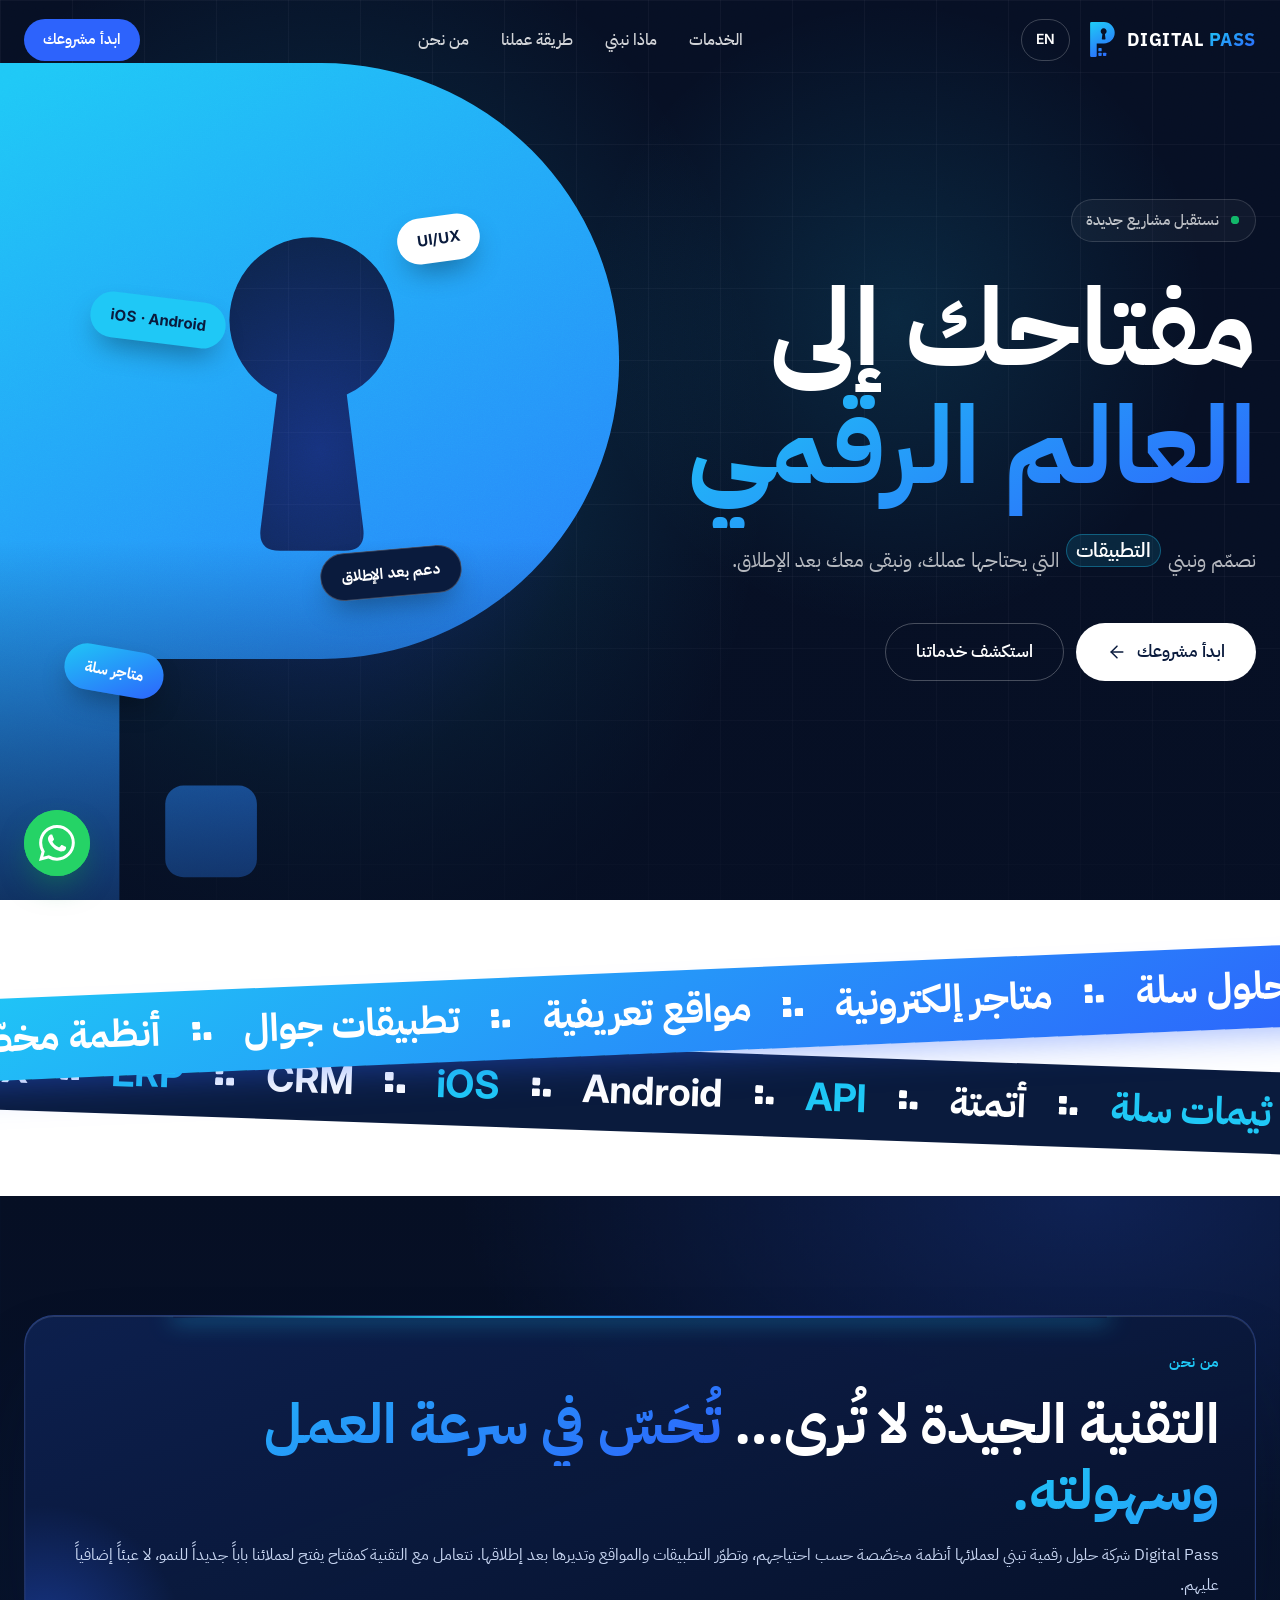
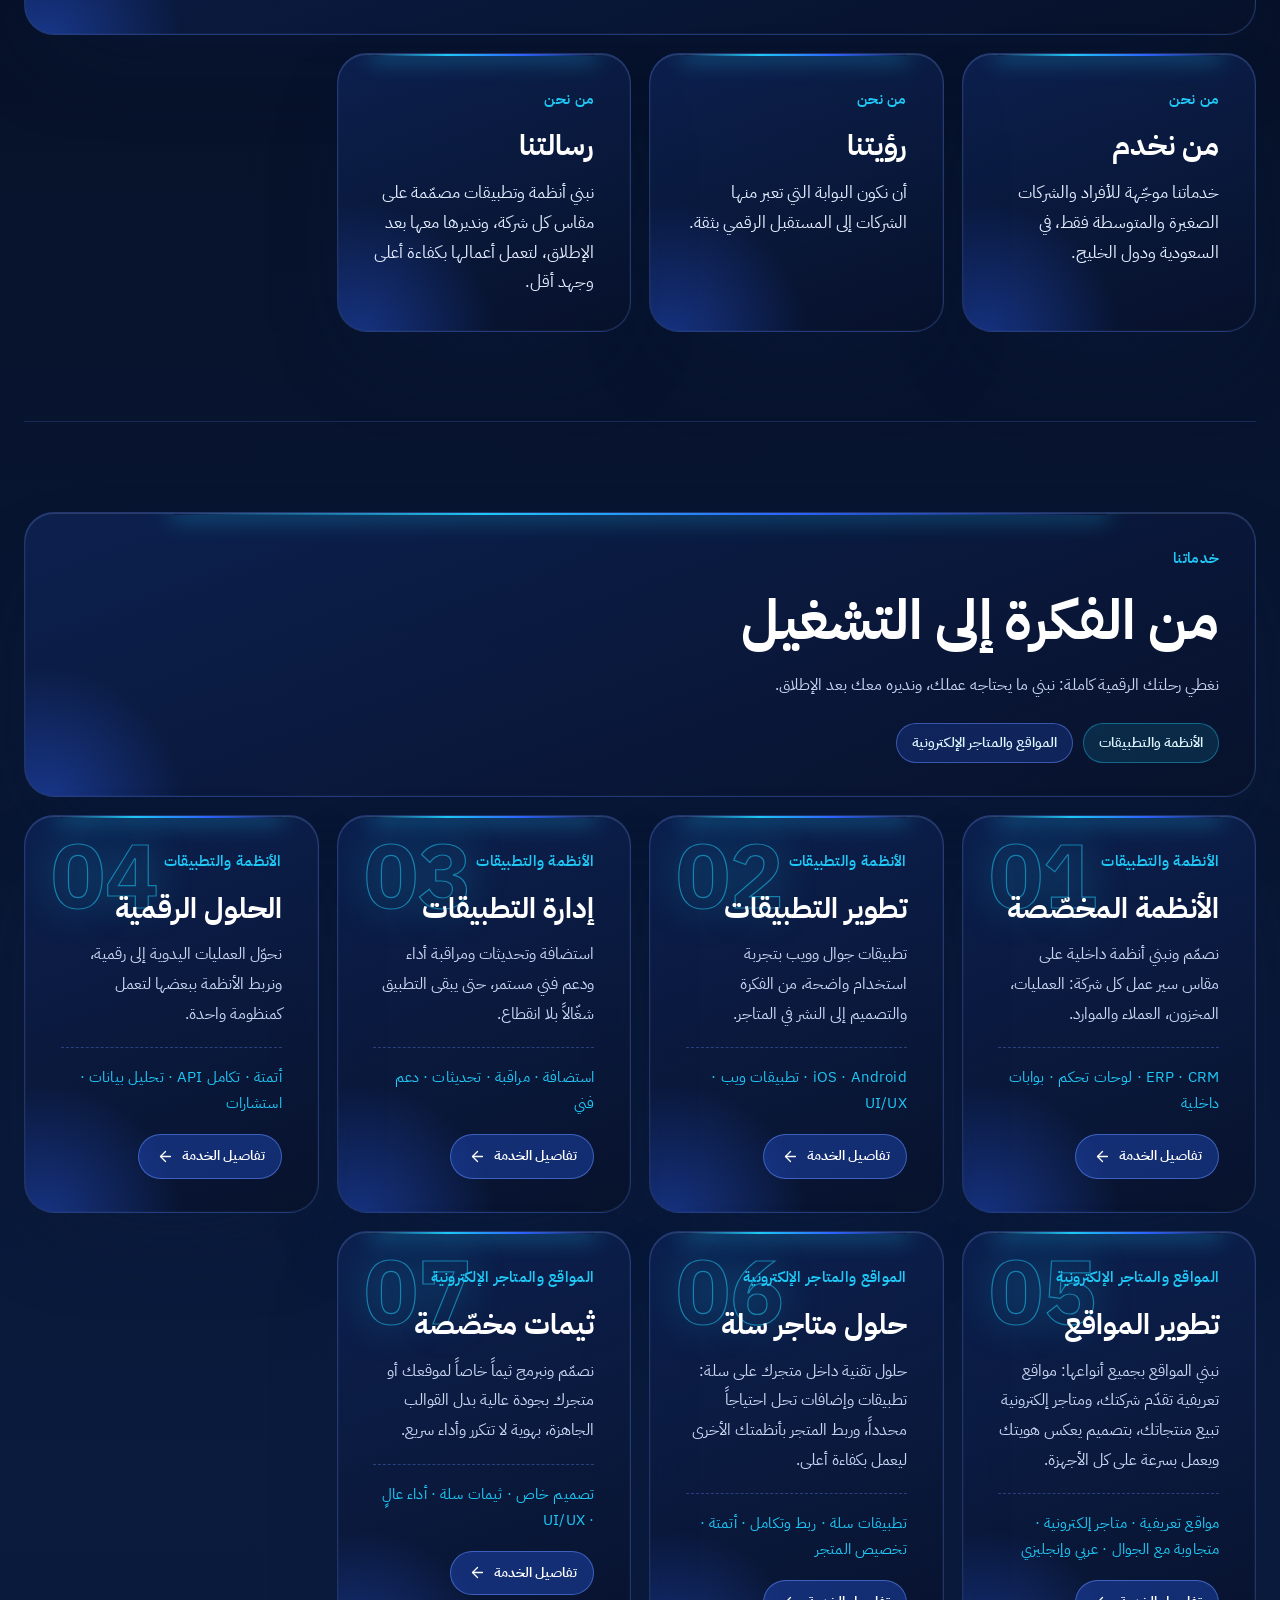
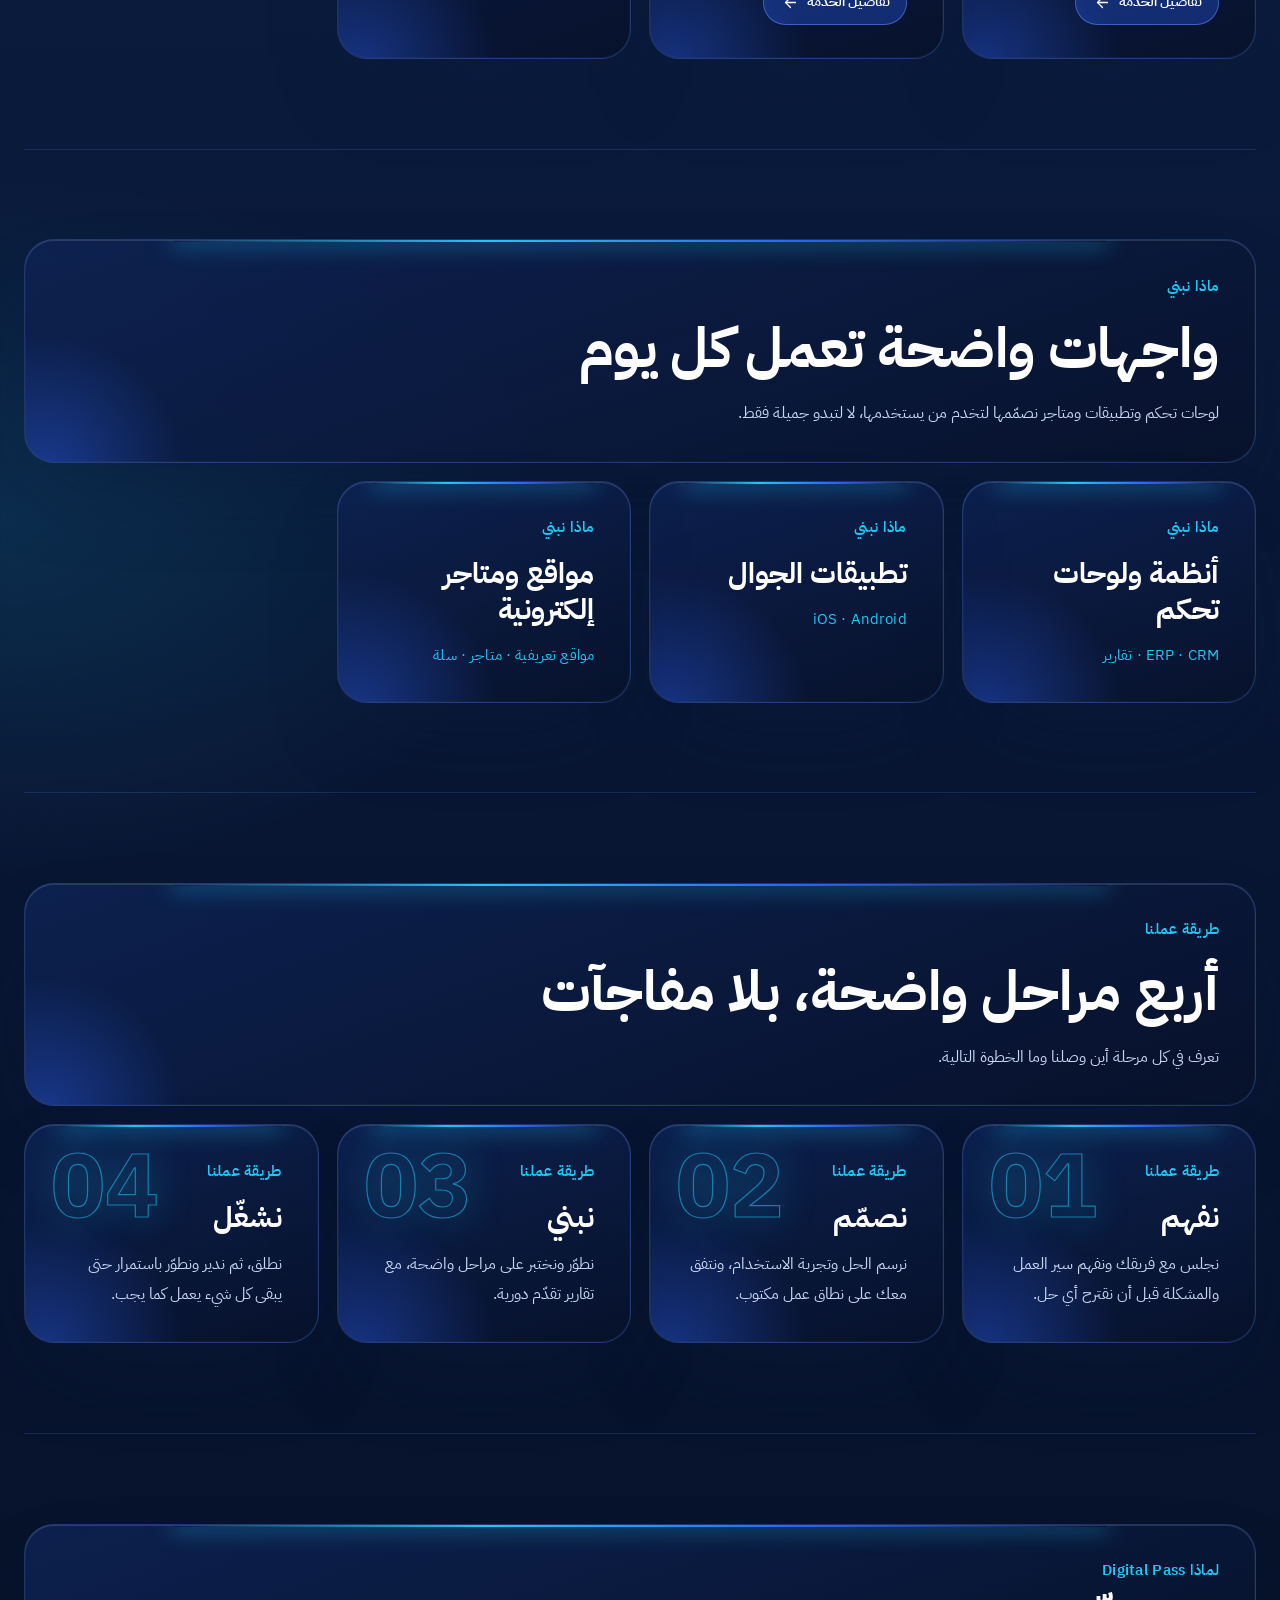
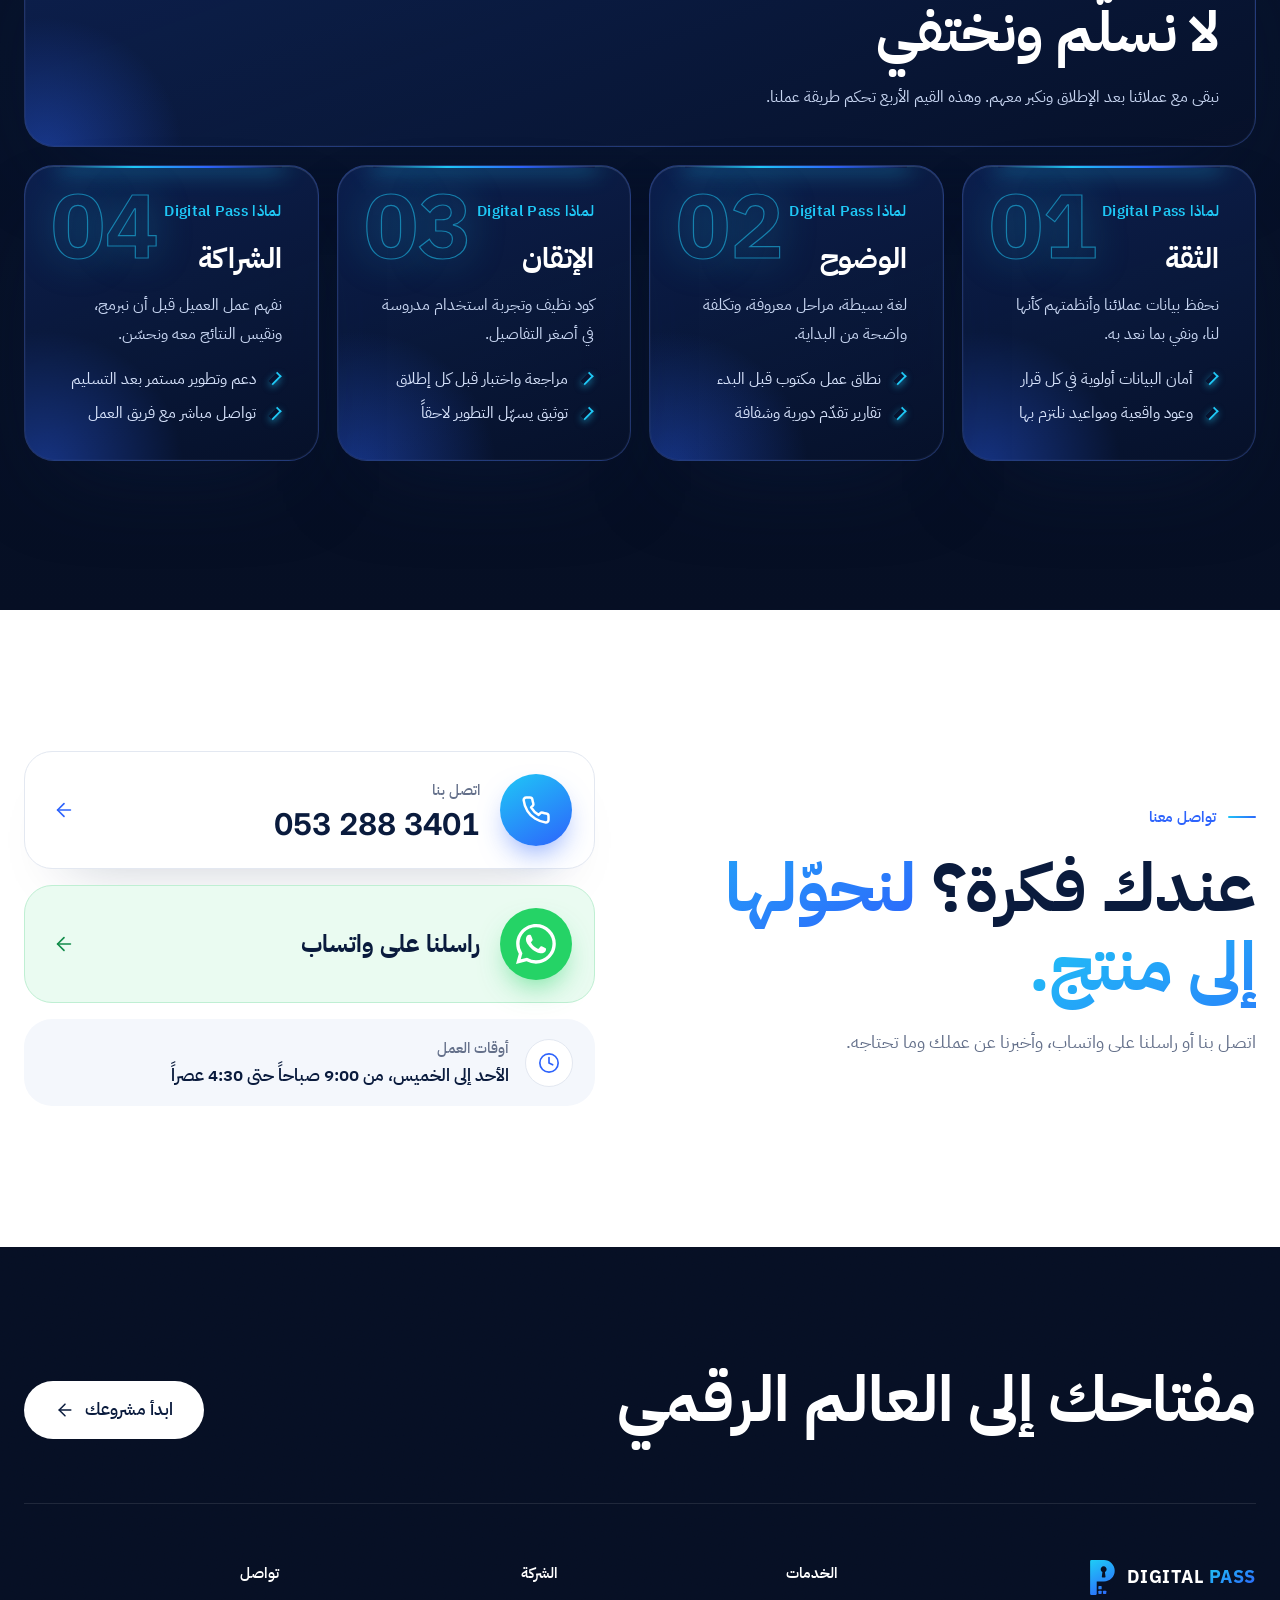
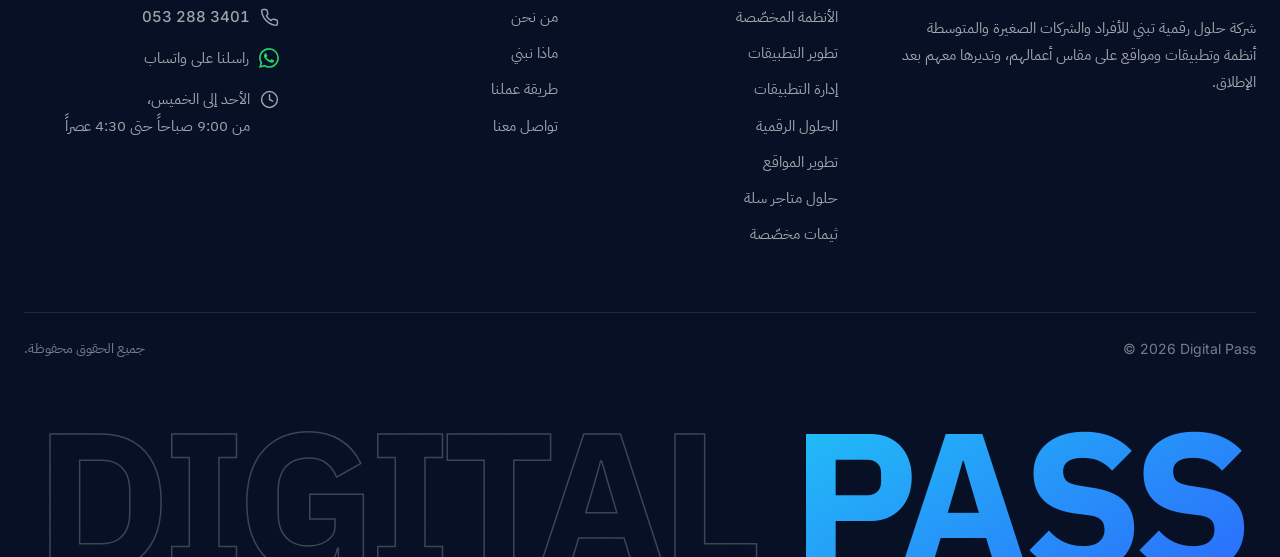
==== commit 22670a4d: "Phones: no backdrop blur over the 3D canvas; on-screen debug log The diagnostics page showed the HQ " ====
--- a/index.html
+++ b/index.html
@@ -27,7 +27,7 @@
   <link href="https://fonts.googleapis.com/css2?family=IBM+Plex+Mono:wght@400;500&family=IBM+Plex+Sans+Arabic:wght@400;500;600;700&family=IBM+Plex+Sans:wght@700&family=Inter:wght@400;500;600;700&display=swap" rel="stylesheet">
 
   <link rel="stylesheet" href="assets/css/style.css?v=20261111d">
-  <link rel="stylesheet" href="assets/css/journey.css?v=hq3">
+  <link rel="stylesheet" href="assets/css/journey.css?v=hq5">
   <script>document.documentElement.classList.add('js');</script>
   <script>
     /* Sections 2-6 tour the Digital Pass HQ in 3D unless: reduced motion, Save-Data, ?lite=1, a saved "lite" choice,
@@ -687,6 +687,6 @@
 <script src="assets/js/i18n.js?v=20261111d"></script>
 <script src="assets/js/journey-i18n.js?v=hq1"></script>
 <script src="assets/js/main.js?v=20261111d"></script>
-<script type="module" src="assets/js/journey.js?v=hq4" onerror="document.documentElement.classList.remove('j3d')"></script>
+<script type="module" src="assets/js/journey.js?v=hq5" onerror="document.documentElement.classList.remove('j3d')"></script>
 </body>
 </html>
--- a/assets/css/journey.css
+++ b/assets/css/journey.css
@@ -210,6 +210,12 @@
   .jload { top: auto; bottom: 12px; }
 }
 
+/* touch devices: no backdrop blur over the WebGL canvas (Safari re-blurs it on every frame); the glass is opaque enough */
+@media (pointer: coarse) {
+  html.j3d .jc.on .jc-in, .jlift, .jlite-btn, .jscroll, .jr-label { -webkit-backdrop-filter: none !important; backdrop-filter: none !important; }
+  html.j3d .jc-in { background: linear-gradient(160deg, rgba(14,34,82,.96), rgba(7,17,42,.94)); }
+}
+
 @media (prefers-reduced-motion: reduce) {
   .jc, .jc-in, .jc-in > *, .jlift { transition-duration: .01ms !important; transition-delay: 0s !important; }
   .jscroll i, .jload i { animation: none; }
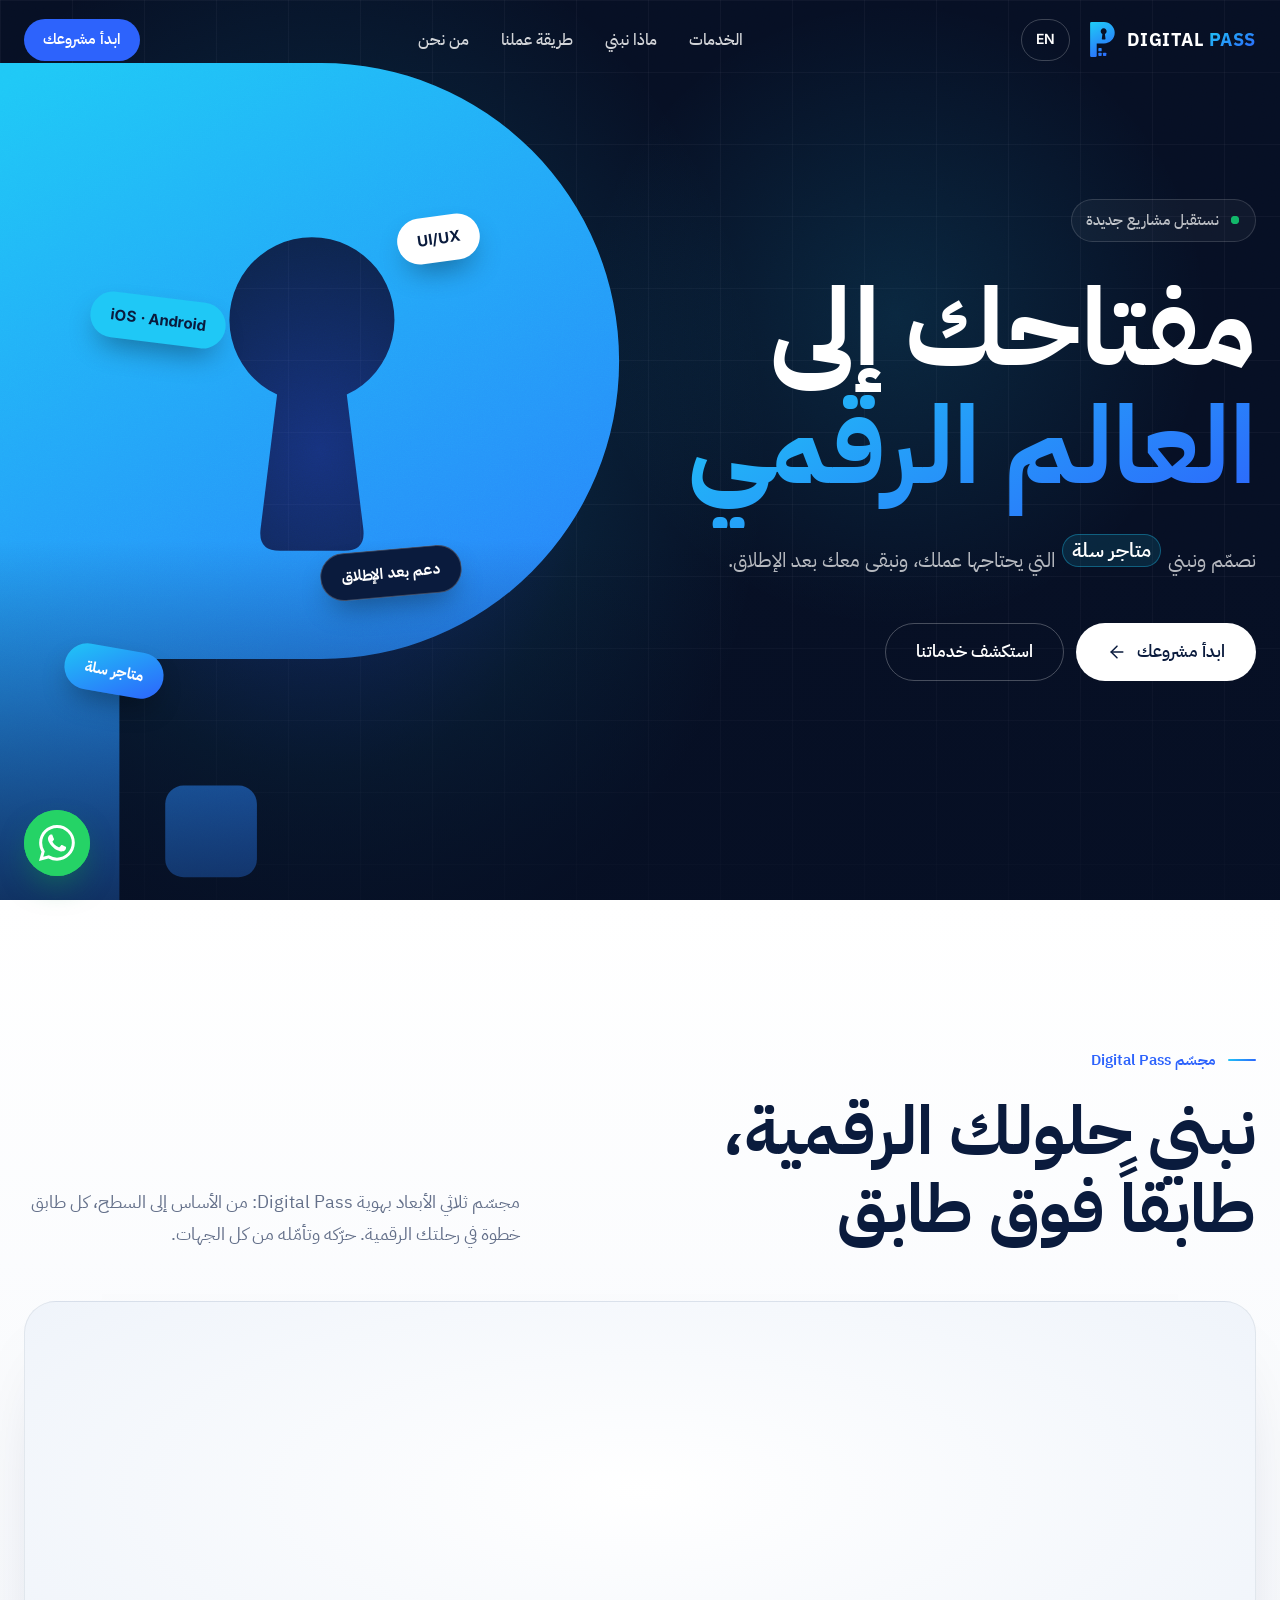
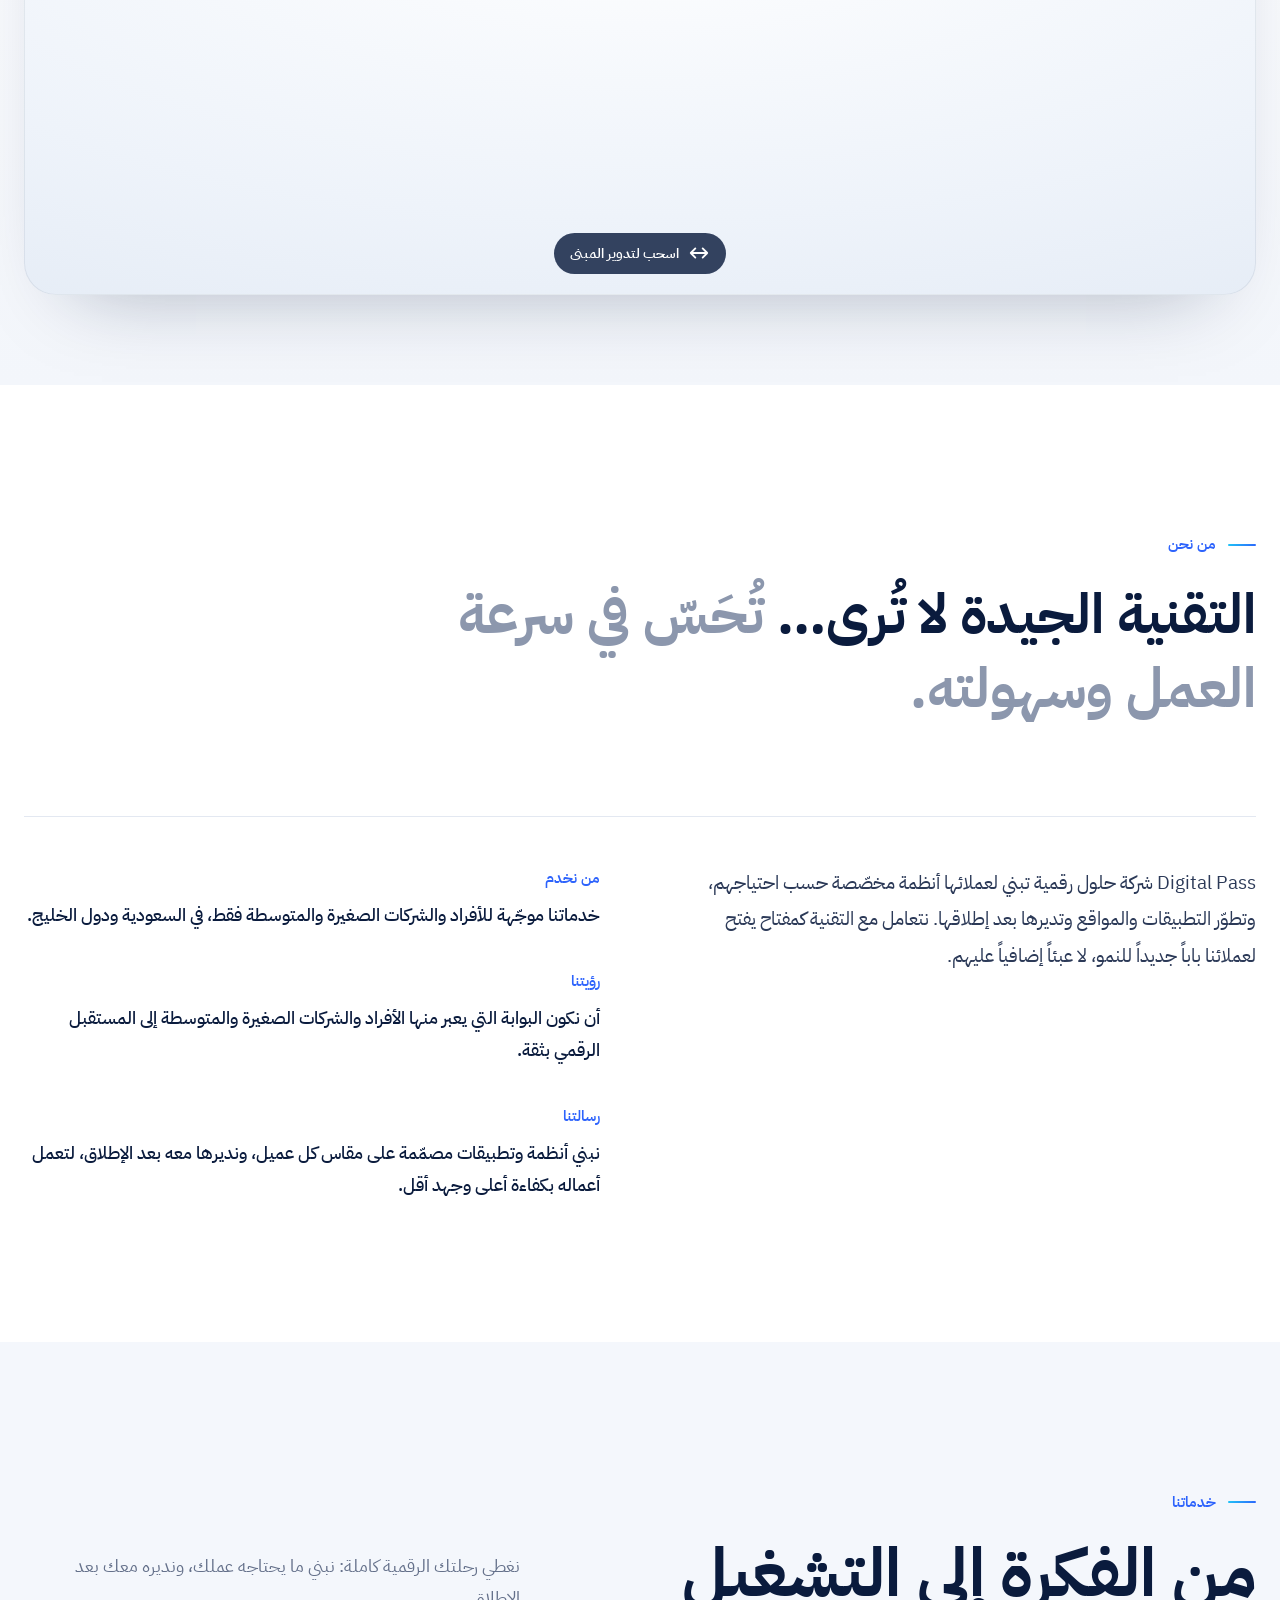
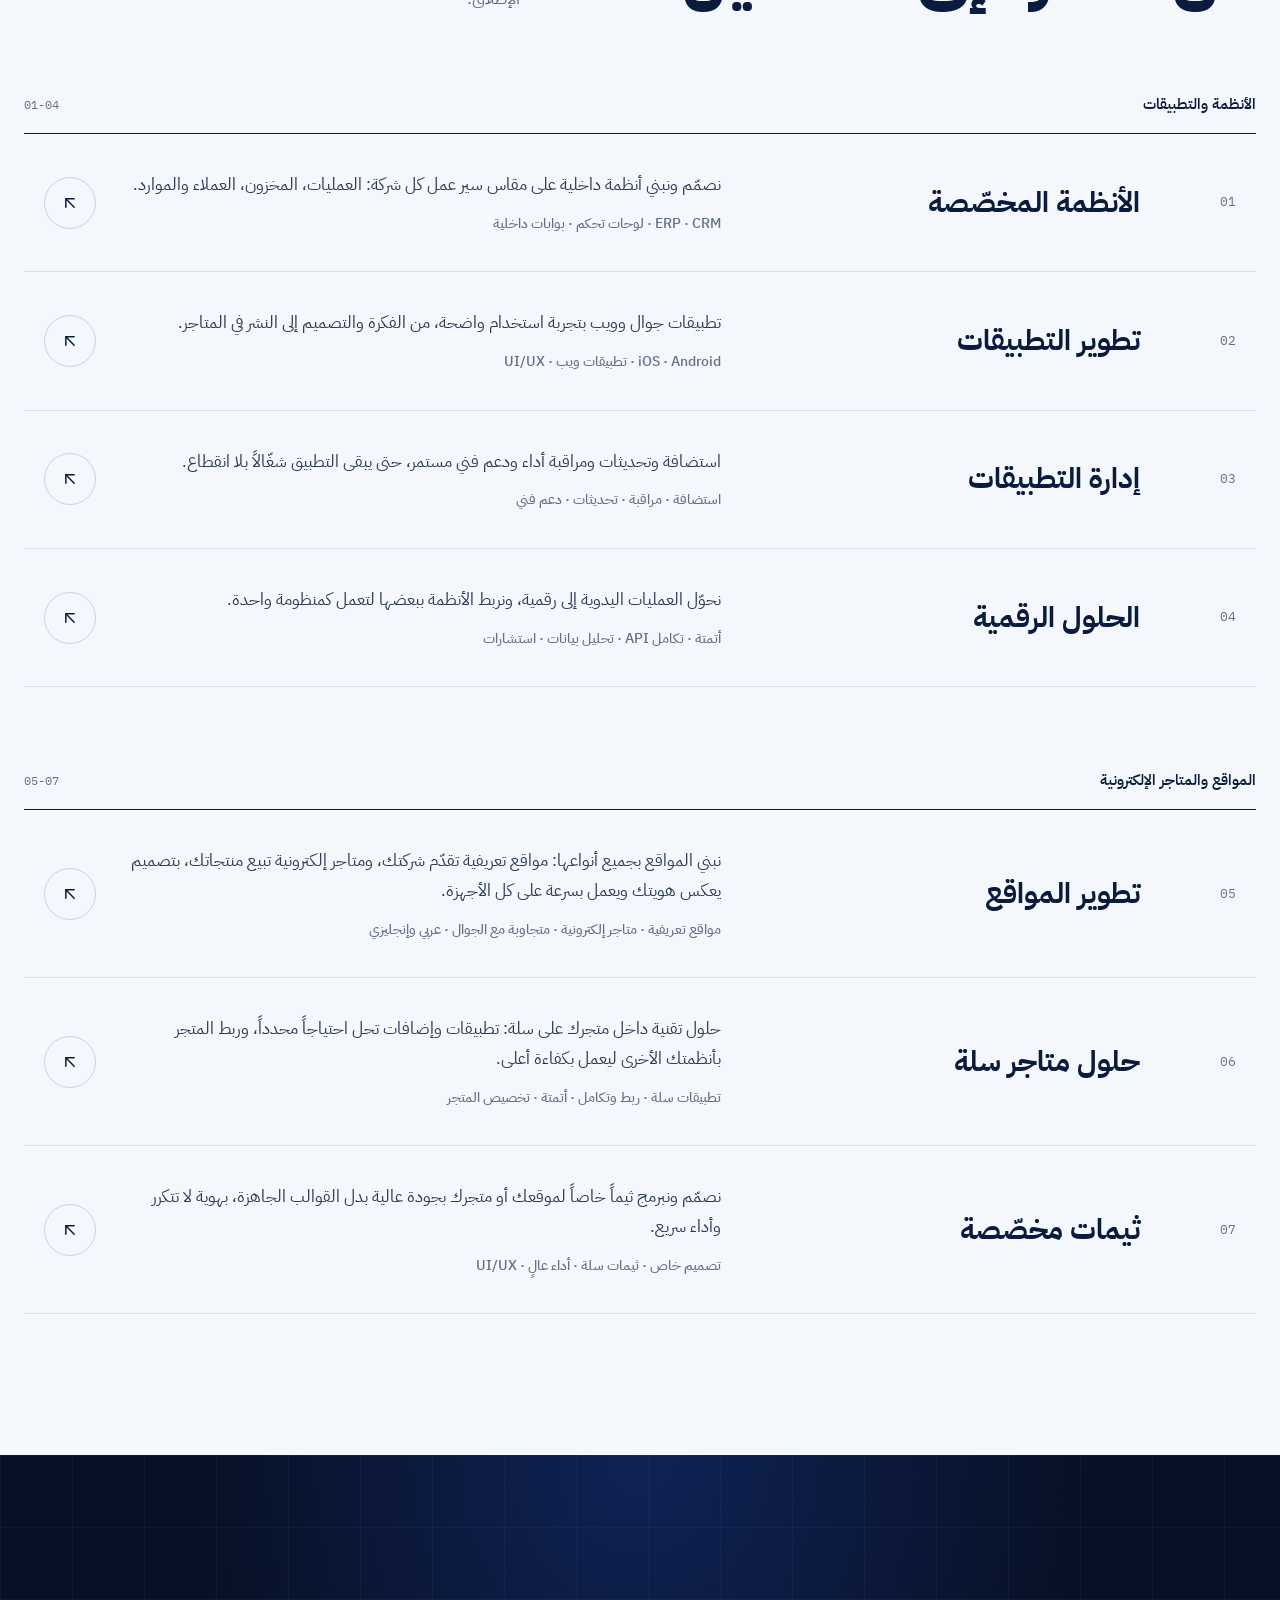
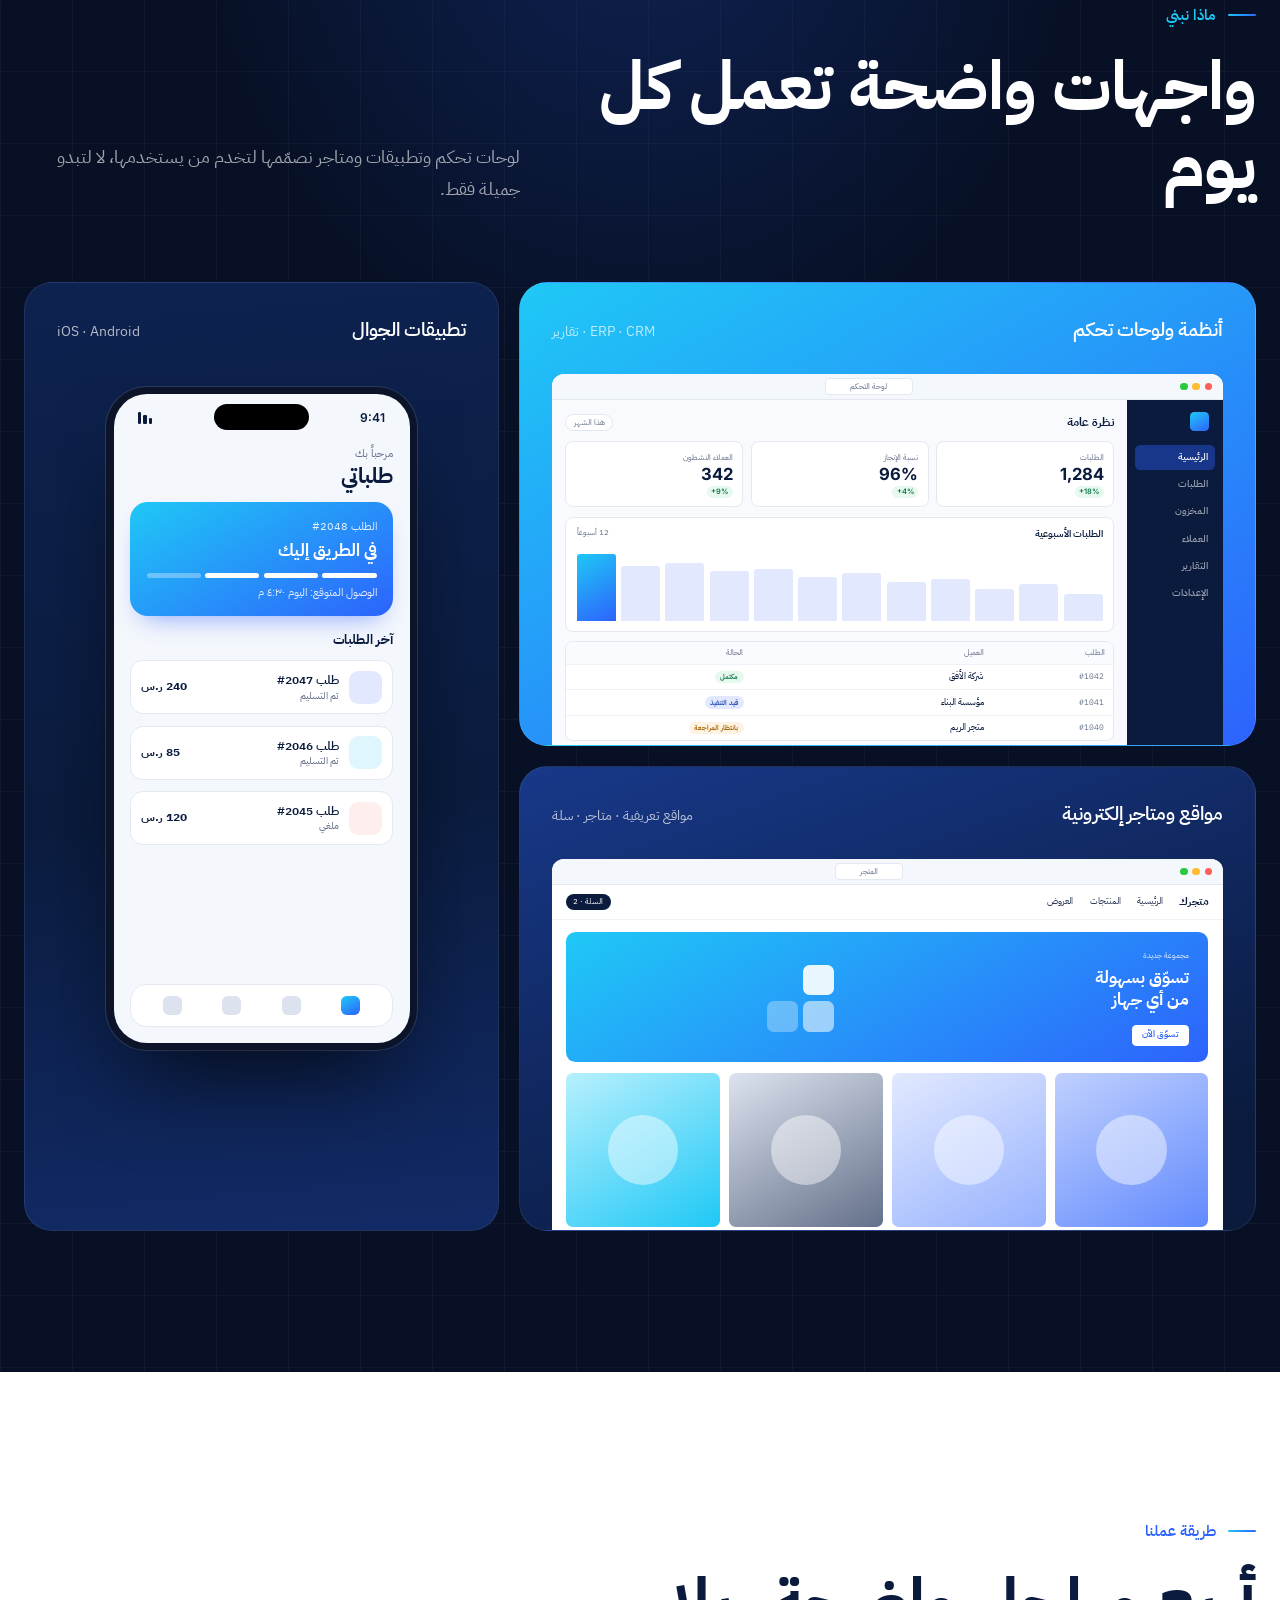
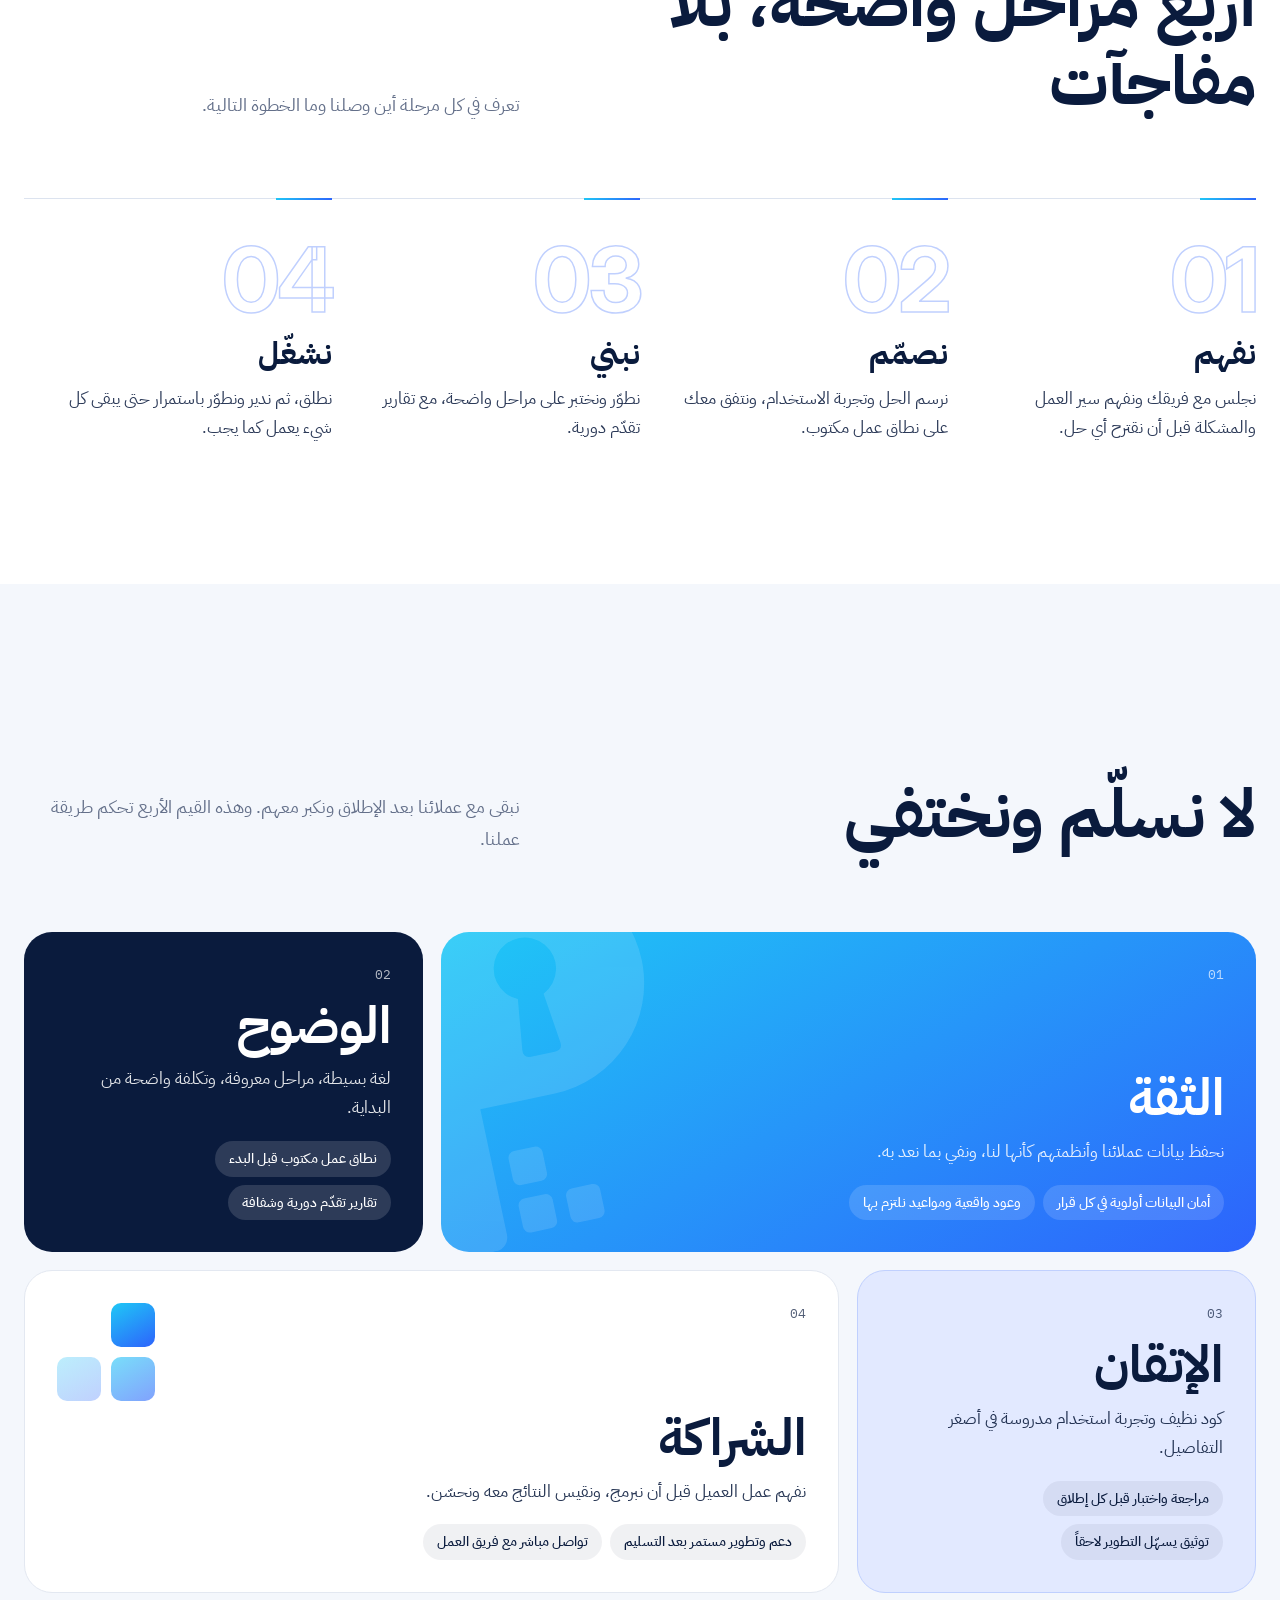
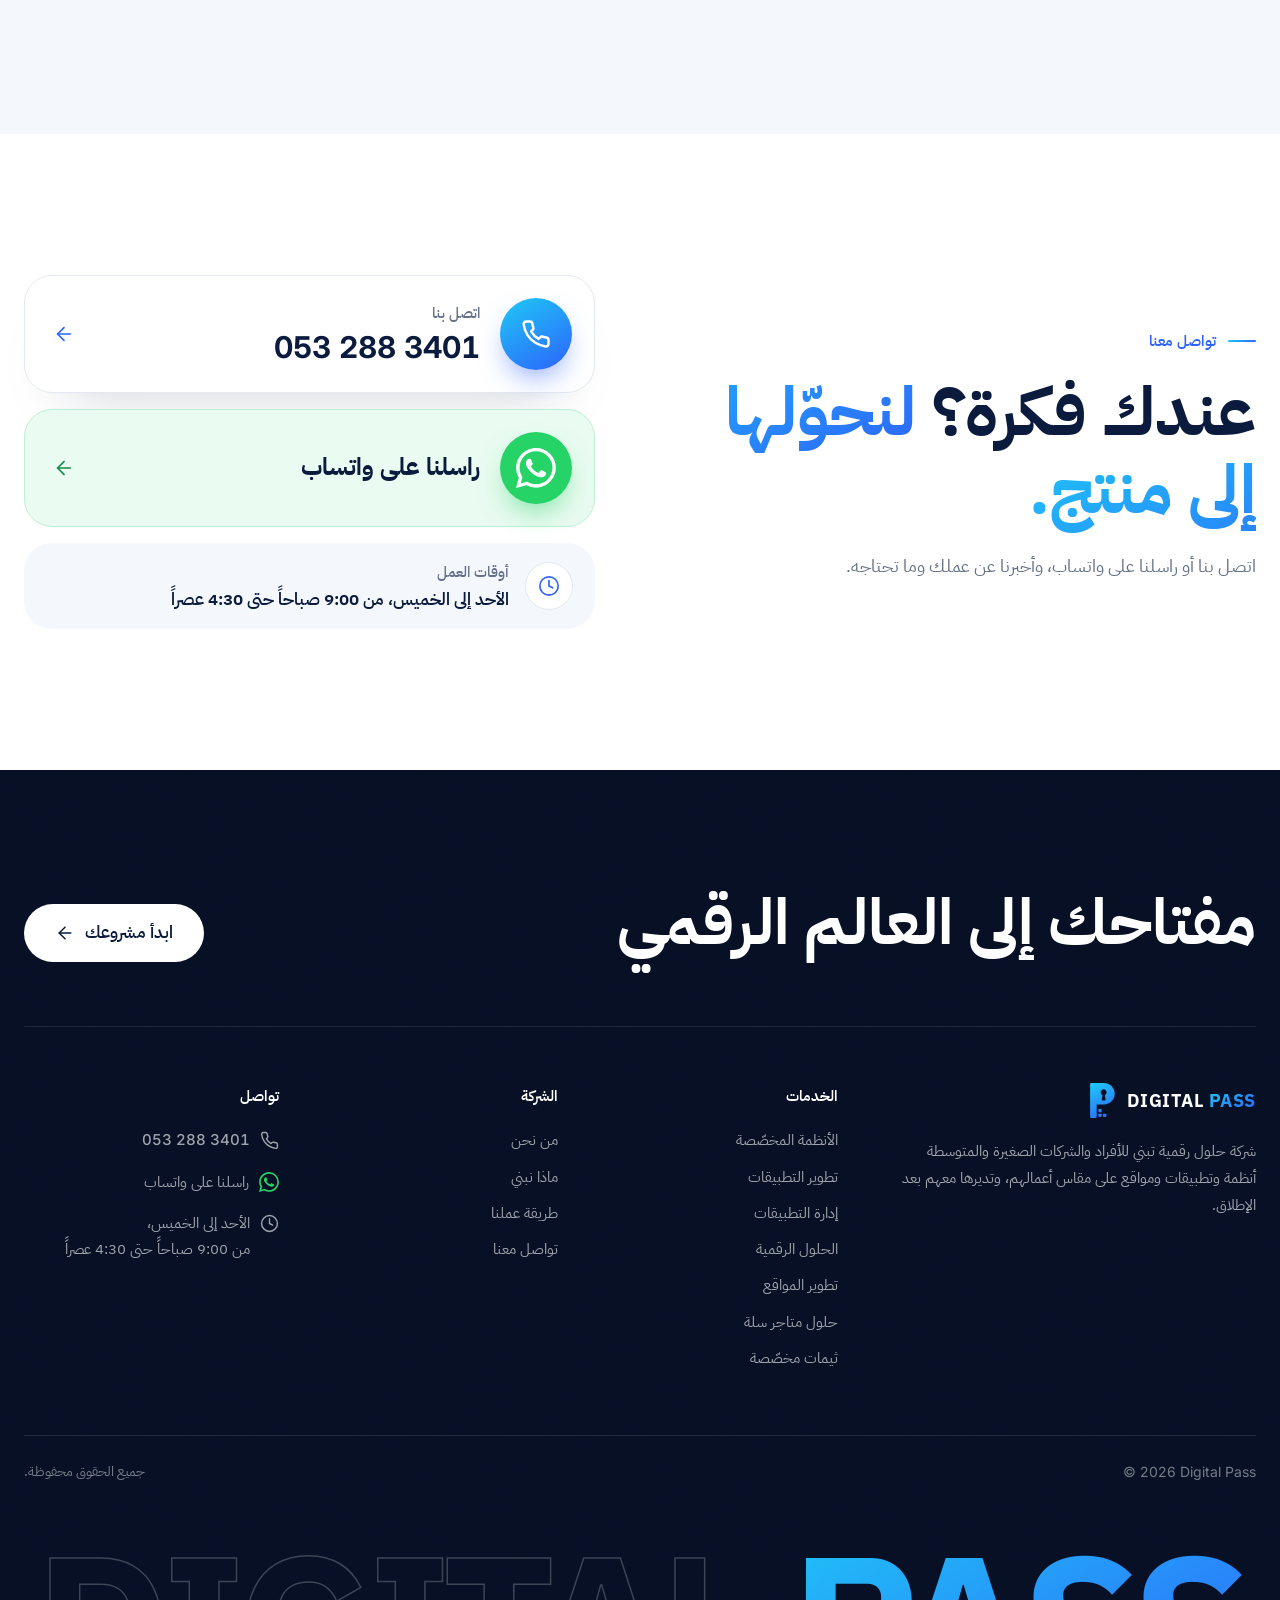
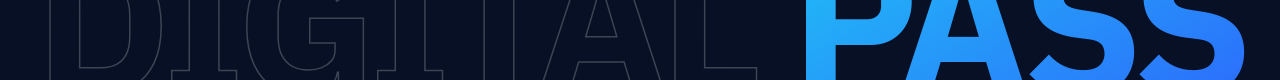
==== commit cae5f041: "Replace the 3D tour with a rotatable HQ model; restore the original sections The tour through the bu" ====
--- a/index.html
+++ b/index.html
@@ -27,28 +27,8 @@
   <link href="https://fonts.googleapis.com/css2?family=IBM+Plex+Mono:wght@400;500&family=IBM+Plex+Sans+Arabic:wght@400;500;600;700&family=IBM+Plex+Sans:wght@700&family=Inter:wght@400;500;600;700&display=swap" rel="stylesheet">
 
   <link rel="stylesheet" href="assets/css/style.css?v=20261111d">
-  <link rel="stylesheet" href="assets/css/journey.css?v=hq5">
+  <link rel="stylesheet" href="assets/css/hq.css?v=m1">
   <script>document.documentElement.classList.add('js');</script>
-  <script>
-    /* Sections 2-6 tour the Digital Pass HQ in 3D unless: reduced motion, Save-Data, ?lite=1, a saved "lite" choice,
-       no WebGL or no module support. journey.js turns it off again if anything fails; without it the static layout shows. */
-    (function () {
-      var r = document.documentElement, q = location.search, on = true, saved = null;
-      try { saved = localStorage.getItem('dp-lite'); } catch (e) {}
-      try { if (matchMedia('(prefers-reduced-motion: reduce)').matches || (navigator.connection && navigator.connection.saveData)) on = false; } catch (e) {}
-      if (saved === '1') on = false; else if (saved === '0') on = true;
-      /* crash guard (see journey.js): the 3D tour was running when this tab crashed → static layout on this device from now on */
-      try {
-        var run = sessionStorage.getItem('dp-3d-run') || ((Date.now() - (+localStorage.getItem('dp-3d-run') || 0)) < 20000 && localStorage.getItem('dp-3d-run'));
-        if (run) localStorage.setItem('dp-3d-crash', '1');
-        sessionStorage.removeItem('dp-3d-run'); localStorage.removeItem('dp-3d-run');
-        if (localStorage.getItem('dp-3d-crash') === '1') on = false;
-      } catch (e) {}
-      if (/[?&]lite=1/.test(q)) on = false; else if (/[?&]lite=0/.test(q)) on = true;
-      if (!window.WebGLRenderingContext || !('noModule' in document.createElement('script'))) on = false;
-      if (on) r.classList.add('j3d');
-    })();
-  </script>
 
   <!-- Structured data for search engines. If the phone number changes, update it here too (and in assets/js/config.js). -->
   <script type="application/ld+json">
@@ -294,251 +274,338 @@
     </div>
   </section>
 
-  <!-- ============ Crossing tapes ============ -->
-  <div class="tapes" aria-hidden="true">
-    <div class="tape tape--a"><div class="tape-track"><div class="tape-group"><span data-i18n="tape.1">أنظمة مخصّصة</span><span data-i18n="tape.2">تطبيقات جوال</span><span data-i18n="tape.3">مواقع تعريفية</span><span data-i18n="tape.4">متاجر إلكترونية</span><span data-i18n="tape.5">حلول سلة</span><span data-i18n="tape.6">ثيمات مخصّصة</span></div><div class="tape-group"><span data-i18n="tape.1">أنظمة مخصّصة</span><span data-i18n="tape.2">تطبيقات جوال</span><span data-i18n="tape.3">مواقع تعريفية</span><span data-i18n="tape.4">متاجر إلكترونية</span><span data-i18n="tape.5">حلول سلة</span><span data-i18n="tape.6">ثيمات مخصّصة</span></div><div class="tape-group"><span data-i18n="tape.1">أنظمة مخصّصة</span><span data-i18n="tape.2">تطبيقات جوال</span><span data-i18n="tape.3">مواقع تعريفية</span><span data-i18n="tape.4">متاجر إلكترونية</span><span data-i18n="tape.5">حلول سلة</span><span data-i18n="tape.6">ثيمات مخصّصة</span></div><div class="tape-group"><span data-i18n="tape.1">أنظمة مخصّصة</span><span data-i18n="tape.2">تطبيقات جوال</span><span data-i18n="tape.3">مواقع تعريفية</span><span data-i18n="tape.4">متاجر إلكترونية</span><span data-i18n="tape.5">حلول سلة</span><span data-i18n="tape.6">ثيمات مخصّصة</span></div></div></div>
-    <div class="tape tape--b"><div class="tape-track"><div class="tape-group"><span>UI/UX</span><span>ERP</span><span>CRM</span><span>iOS</span><span>Android</span><span>API</span><span data-i18n="tape.b7">أتمتة</span><span data-i18n="tape.b8">ثيمات سلة</span></div><div class="tape-group"><span>UI/UX</span><span>ERP</span><span>CRM</span><span>iOS</span><span>Android</span><span>API</span><span data-i18n="tape.b7">أتمتة</span><span data-i18n="tape.b8">ثيمات سلة</span></div><div class="tape-group"><span>UI/UX</span><span>ERP</span><span>CRM</span><span>iOS</span><span>Android</span><span>API</span><span data-i18n="tape.b7">أتمتة</span><span data-i18n="tape.b8">ثيمات سلة</span></div><div class="tape-group"><span>UI/UX</span><span>ERP</span><span>CRM</span><span>iOS</span><span>Android</span><span>API</span><span data-i18n="tape.b7">أتمتة</span><span data-i18n="tape.b8">ثيمات سلة</span></div></div></div>
-  </div>
-
-  <!-- ============ Sections 2-6: a tour of the Digital Pass HQ (static cards by default; 3D when html.j3d) ============ -->
-  <div class="journey" id="journey" data-journey>
-
-    <section class="jsec jsec--about" id="about" data-scene="0" data-stops="4">
-      <span class="jsec-tag" hidden data-i18n="about.label">من نحن</span>
-      <article class="jc jc--intro" data-card>
-        <div class="jc-in">
-          <p class="jc-kicker"><span class="jc-count" data-count></span><span data-i18n="about.label">من نحن</span></p>
-          <h2 class="jc-title jc-title--xl" data-i18n-html="about.statement">التقنية الجيدة لا تُرى… <span class="soft">تُحَسّ في سرعة العمل وسهولته.</span></h2>
-          <p class="jc-text" data-i18n="about.text">Digital Pass شركة حلول رقمية تبني لعملائها أنظمة مخصّصة حسب احتياجهم، وتطوّر التطبيقات والمواقع وتديرها بعد إطلاقها. نتعامل مع التقنية كمفتاح يفتح لعملائنا باباً جديداً للنمو، لا عبئاً إضافياً عليهم.</p>
+  <!-- ============ The Digital Pass model (3D, drag to rotate) ============ -->
+  <section class="section hq" id="hq" aria-labelledby="hq-title">
+    <div class="container">
+      <div class="section-top">
+        <div>
+          <p class="label reveal" data-i18n="hq.label">مجسّم Digital Pass</p>
+          <h2 class="h2 reveal" id="hq-title" data-i18n="hq.title">نبني حلولك الرقمية، طابقاً فوق طابق</h2>
         </div>
-      </article>
-      <article class="jc " data-card>
-        <div class="jc-in">
-          <p class="jc-kicker"><span class="jc-count" data-count></span><span data-i18n="about.label">من نحن</span></p>
-          <h3 class="jc-title" data-i18n="about.serveT">من نخدم</h3>
-          <p class="jc-text jc-text--lg" data-i18n="about.serve">خدماتنا موجّهة للأفراد والشركات الصغيرة والمتوسطة فقط، في السعودية ودول الخليج.</p>
+        <p class="section-lead reveal" data-i18n="hq.lead">مجسّم ثلاثي الأبعاد بهوية Digital Pass: من الأساس إلى السطح، كل طابق خطوة في رحلتك الرقمية. حرّكه وتأمّله من كل الجهات.</p>
+      </div>
+      <div class="hq-stage reveal" data-hq>
+        <canvas class="hq-canvas" tabindex="0" role="img" aria-label="مجسّم ثلاثي الأبعاد لمبنى Digital Pass، اسحبه أو استخدم الأسهم لتدويره" data-i18n-aria="hq.aria"></canvas>
+        <p class="hq-hint" aria-hidden="true"><svg viewBox="0 0 24 24" fill="none" stroke="currentColor" stroke-width="2" stroke-linecap="round" stroke-linejoin="round"><path d="M8 7l-5 5 5 5M16 7l5 5-5 5M3 12h18"/></svg><span data-i18n="hq.hint">اسحب لتدوير المبنى</span></p>
+      </div>
+    </div>
+  </section>
+
+  <section class="section about" id="about">
+    <div class="container">
+      <p class="label reveal" data-i18n="about.label">من نحن</p>
+      <p class="statement reveal" data-i18n-html="about.statement">التقنية الجيدة لا تُرى… <span class="soft">تُحَسّ في سرعة العمل وسهولته.</span></p>
+
+      <div class="about-cols">
+        <p class="about-text reveal" data-i18n="about.text">Digital Pass شركة حلول رقمية تبني لعملائها أنظمة مخصّصة حسب احتياجهم، وتطوّر التطبيقات والمواقع وتديرها بعد إطلاقها. نتعامل مع التقنية كمفتاح يفتح لعملائنا باباً جديداً للنمو، لا عبئاً إضافياً عليهم.</p>
+        <div class="about-vm">
+          <div class="vm reveal">
+            <h2 class="vm-title" data-i18n="about.serveT">من نخدم</h2>
+            <p data-i18n="about.serve">خدماتنا موجّهة للأفراد والشركات الصغيرة والمتوسطة فقط، في السعودية ودول الخليج.</p>
+          </div>
+          <div class="vm reveal">
+            <h2 class="vm-title" data-i18n="about.visionT">رؤيتنا</h2>
+            <p data-i18n="about.vision">أن نكون البوابة التي يعبر منها الأفراد والشركات الصغيرة والمتوسطة إلى المستقبل الرقمي بثقة.</p>
+          </div>
+          <div class="vm reveal">
+            <h2 class="vm-title" data-i18n="about.missionT">رسالتنا</h2>
+            <p data-i18n="about.mission">نبني أنظمة وتطبيقات مصمّمة على مقاس كل عميل، ونديرها معه بعد الإطلاق، لتعمل أعماله بكفاءة أعلى وجهد أقل.</p>
+          </div>
         </div>
-      </article>
-      <article class="jc " data-card>
-        <div class="jc-in">
-          <p class="jc-kicker"><span class="jc-count" data-count></span><span data-i18n="about.label">من نحن</span></p>
-          <h3 class="jc-title" data-i18n="about.visionT">رؤيتنا</h3>
-          <p class="jc-text jc-text--lg" data-i18n="about.vision">أن نكون البوابة التي تعبر منها الشركات إلى المستقبل الرقمي بثقة.</p>
+      </div>
+    </div>
+  </section>
+
+  <!-- ============ Services ============ -->
+  <section class="section services" id="services">
+    <div class="container">
+      <div class="section-top">
+        <div>
+          <p class="label reveal" data-i18n="services.label">خدماتنا</p>
+          <h2 class="h2 reveal" data-i18n="services.title">من الفكرة إلى التشغيل</h2>
         </div>
-      </article>
-      <article class="jc " data-card>
-        <div class="jc-in">
-          <p class="jc-kicker"><span class="jc-count" data-count></span><span data-i18n="about.label">من نحن</span></p>
-          <h3 class="jc-title" data-i18n="about.missionT">رسالتنا</h3>
-          <p class="jc-text jc-text--lg" data-i18n="about.mission">نبني أنظمة وتطبيقات مصمّمة على مقاس كل شركة، ونديرها معها بعد الإطلاق، لتعمل أعمالها بكفاءة أعلى وجهد أقل.</p>
+        <p class="section-lead reveal" data-i18n="services.lead">نغطي رحلتك الرقمية كاملة: نبني ما يحتاجه عملك، ونديره معك بعد الإطلاق.</p>
+      </div>
+
+      <div class="svc-group">
+        <h3 class="svc-group-title reveal"><span data-i18n="services.g1">الأنظمة والتطبيقات</span><span class="svc-count">01-04</span></h3>
+        <ul class="svc-list">
+          <li class="reveal">
+            <a href="/services/custom-systems/" class="svc">
+              <span class="svc-num">01</span>
+              <span class="svc-title" data-i18n="s1.title">الأنظمة المخصّصة</span>
+              <span class="svc-body">
+                <span class="svc-desc" data-i18n="s1.desc">نصمّم ونبني أنظمة داخلية على مقاس سير عمل كل شركة: العمليات، المخزون، العملاء والموارد.</span>
+                <span class="svc-tags" data-i18n="s1.tags">ERP · CRM · لوحات تحكم · بوابات داخلية</span>
+              </span>
+              <span class="svc-go" aria-hidden="true"><svg class="icon"><use href="#i-arrow-go"/></svg></span>
+            </a>
+          </li>
+          <li class="reveal">
+            <a href="/services/mobile-apps/" class="svc">
+              <span class="svc-num">02</span>
+              <span class="svc-title" data-i18n="s2.title">تطوير التطبيقات</span>
+              <span class="svc-body">
+                <span class="svc-desc" data-i18n="s2.desc">تطبيقات جوال وويب بتجربة استخدام واضحة، من الفكرة والتصميم إلى النشر في المتاجر.</span>
+                <span class="svc-tags" data-i18n="s2.tags">iOS · Android · تطبيقات ويب · UI/UX</span>
+              </span>
+              <span class="svc-go" aria-hidden="true"><svg class="icon"><use href="#i-arrow-go"/></svg></span>
+            </a>
+          </li>
+          <li class="reveal">
+            <a href="/services/mobile-apps/" class="svc">
+              <span class="svc-num">03</span>
+              <span class="svc-title" data-i18n="s3.title">إدارة التطبيقات</span>
+              <span class="svc-body">
+                <span class="svc-desc" data-i18n="s3.desc">استضافة وتحديثات ومراقبة أداء ودعم فني مستمر، حتى يبقى التطبيق شغّالاً بلا انقطاع.</span>
+                <span class="svc-tags" data-i18n="s3.tags">استضافة · مراقبة · تحديثات · دعم فني</span>
+              </span>
+              <span class="svc-go" aria-hidden="true"><svg class="icon"><use href="#i-arrow-go"/></svg></span>
+            </a>
+          </li>
+          <li class="reveal">
+            <a href="/services/custom-systems/" class="svc">
+              <span class="svc-num">04</span>
+              <span class="svc-title" data-i18n="s4.title">الحلول الرقمية</span>
+              <span class="svc-body">
+                <span class="svc-desc" data-i18n="s4.desc">نحوّل العمليات اليدوية إلى رقمية، ونربط الأنظمة ببعضها لتعمل كمنظومة واحدة.</span>
+                <span class="svc-tags" data-i18n="s4.tags">أتمتة · تكامل API · تحليل بيانات · استشارات</span>
+              </span>
+              <span class="svc-go" aria-hidden="true"><svg class="icon"><use href="#i-arrow-go"/></svg></span>
+            </a>
+          </li>
+        </ul>
+      </div>
+
+      <div class="svc-group">
+        <h3 class="svc-group-title reveal"><span data-i18n="services.g2">المواقع والمتاجر الإلكترونية</span><span class="svc-count">05-07</span></h3>
+        <ul class="svc-list">
+          <li class="reveal">
+            <a href="/services/websites/" class="svc">
+              <span class="svc-num">05</span>
+              <span class="svc-title" data-i18n="s5.title">تطوير المواقع</span>
+              <span class="svc-body">
+                <span class="svc-desc" data-i18n="s5.desc">نبني المواقع بجميع أنواعها: مواقع تعريفية تقدّم شركتك، ومتاجر إلكترونية تبيع منتجاتك، بتصميم يعكس هويتك ويعمل بسرعة على كل الأجهزة.</span>
+                <span class="svc-tags" data-i18n="s5.tags">مواقع تعريفية · متاجر إلكترونية · متجاوبة مع الجوال · عربي وإنجليزي</span>
+              </span>
+              <span class="svc-go" aria-hidden="true"><svg class="icon"><use href="#i-arrow-go"/></svg></span>
+            </a>
+          </li>
+          <li class="reveal">
+            <a href="/services/salla/" class="svc">
+              <span class="svc-num">06</span>
+              <span class="svc-title" data-i18n="s6.title">حلول متاجر سلة</span>
+              <span class="svc-body">
+                <span class="svc-desc" data-i18n="s6.desc">حلول تقنية داخل متجرك على سلة: تطبيقات وإضافات تحل احتياجاً محدداً، وربط المتجر بأنظمتك الأخرى ليعمل بكفاءة أعلى.</span>
+                <span class="svc-tags" data-i18n="s6.tags">تطبيقات سلة · ربط وتكامل · أتمتة · تخصيص المتجر</span>
+              </span>
+              <span class="svc-go" aria-hidden="true"><svg class="icon"><use href="#i-arrow-go"/></svg></span>
+            </a>
+          </li>
+          <li class="reveal">
+            <a href="/services/salla/" class="svc">
+              <span class="svc-num">07</span>
+              <span class="svc-title" data-i18n="s7.title">ثيمات مخصّصة</span>
+              <span class="svc-body">
+                <span class="svc-desc" data-i18n="s7.desc">نصمّم ونبرمج ثيماً خاصاً لموقعك أو متجرك بجودة عالية بدل القوالب الجاهزة، بهوية لا تتكرر وأداء سريع.</span>
+                <span class="svc-tags" data-i18n="s7.tags">تصميم خاص · ثيمات سلة · أداء عالٍ · UI/UX</span>
+              </span>
+              <span class="svc-go" aria-hidden="true"><svg class="icon"><use href="#i-arrow-go"/></svg></span>
+            </a>
+          </li>
+        </ul>
+      </div>
+    </div>
+  </section>
+
+  <!-- ============ What we build (product shots) ============ -->
+  <section class="section showcase" id="work">
+    <div class="grain" aria-hidden="true"></div>
+    <div class="container">
+      <div class="section-top">
+        <div>
+          <p class="label label--light reveal" data-i18n="work.label">ماذا نبني</p>
+          <h2 class="h2 reveal" data-i18n="work.title">واجهات واضحة تعمل كل يوم</h2>
         </div>
-      </article>
-    </section>
-
-    <section class="jsec jsec--services" id="services" data-scene="1" data-stops="8">
-      <span class="jsec-tag" hidden data-i18n="services.label">خدماتنا</span>
-      <article class="jc jc--intro" data-card>
-        <div class="jc-in">
-          <p class="jc-kicker"><span class="jc-count" data-count></span><span data-i18n="services.label">خدماتنا</span></p>
-          <h2 class="jc-title jc-title--xl" data-i18n="services.title">من الفكرة إلى التشغيل</h2>
-          <p class="jc-text" data-i18n="services.lead">نغطي رحلتك الرقمية كاملة: نبني ما يحتاجه عملك، ونديره معك بعد الإطلاق.</p>
-          <div class="jc-groups"><span data-i18n="services.g1">الأنظمة والتطبيقات</span><span data-i18n="services.g2">المواقع والمتاجر الإلكترونية</span></div>
+        <p class="section-lead reveal" data-i18n="work.lead">لوحات تحكم وتطبيقات ومتاجر نصمّمها لتخدم من يستخدمها، لا لتبدو جميلة فقط.</p>
+      </div>
+
+      <div class="bento">
+        <!-- Dashboard -->
+        <figure class="tile tile--dash reveal">
+          <figcaption class="tile-cap">
+            <strong data-i18n="work.c1t">أنظمة ولوحات تحكم</strong>
+            <span data-i18n="work.c1s">ERP · CRM · تقارير</span>
+          </figcaption>
+          <div class="tile-shot">
+            <div class="mock mock-browser" aria-hidden="true">
+              <div class="mb-bar"><i></i><i></i><i></i><span class="mb-url" data-i18n="mock.urlDash">لوحة التحكم</span></div>
+              <div class="mb-body">
+                <aside class="mb-side">
+                  <span class="mb-logo"></span>
+                  <b class="on" data-i18n="mock.home">الرئيسية</b><b data-i18n="mock.orders">الطلبات</b><b data-i18n="mock.inventory">المخزون</b><b data-i18n="mock.customers">العملاء</b><b data-i18n="mock.reports">التقارير</b><b data-i18n="mock.settings">الإعدادات</b>
+                </aside>
+                <div class="mb-main">
+                  <div class="mb-head"><strong data-i18n="mock.overview">نظرة عامة</strong><span class="mb-pill" data-i18n="mock.thisMonth">هذا الشهر</span></div>
+                  <div class="mb-kpis">
+                    <div class="kpi"><span data-i18n="mock.orders">الطلبات</span><strong>1,284</strong><em>+18%</em></div>
+                    <div class="kpi"><span data-i18n="mock.completion">نسبة الإنجاز</span><strong>96%</strong><em>+4%</em></div>
+                    <div class="kpi"><span data-i18n="mock.active">العملاء النشطون</span><strong>342</strong><em>+9%</em></div>
+                  </div>
+                  <div class="mb-chart">
+                    <div class="mb-chart-head"><b data-i18n="mock.weekly">الطلبات الأسبوعية</b><span data-i18n="mock.weeks">12 أسبوعاً</span></div>
+                    <div class="bars">
+                      <i style="--h:38%"></i><i style="--h:52%"></i><i style="--h:45%"></i><i style="--h:60%"></i><i style="--h:55%"></i><i style="--h:68%"></i>
+                      <i style="--h:62%"></i><i style="--h:74%"></i><i style="--h:70%"></i><i style="--h:82%"></i><i style="--h:78%"></i><i class="hi" style="--h:94%"></i>
+                    </div>
+                  </div>
+                  <div class="mb-table">
+                    <div class="tr th"><span data-i18n="mock.order">الطلب</span><span data-i18n="mock.customer">العميل</span><span data-i18n="mock.status">الحالة</span></div>
+                    <div class="tr"><span class="mono">#1042</span><span data-i18n="mock.client1">شركة الأفق</span><span class="st st--ok" data-i18n="mock.done">مكتمل</span></div>
+                    <div class="tr"><span class="mono">#1041</span><span data-i18n="mock.client2">مؤسسة البناء</span><span class="st st--run" data-i18n="mock.running">قيد التنفيذ</span></div>
+                    <div class="tr"><span class="mono">#1040</span><span data-i18n="mock.client3">متجر الريم</span><span class="st st--wait" data-i18n="mock.review">بانتظار المراجعة</span></div>
+                  </div>
+                </div>
+              </div>
+            </div>
+          </div>
+        </figure>
+
+        <!-- Mobile app -->
+        <figure class="tile tile--phone reveal">
+          <figcaption class="tile-cap">
+            <strong data-i18n="work.c2t">تطبيقات الجوال</strong>
+            <span data-i18n="work.c2s">iOS · Android</span>
+          </figcaption>
+          <div class="tile-shot">
+            <div class="mock mock-phone" aria-hidden="true">
+              <div class="ph-island"></div>
+              <div class="ph-screen">
+                <div class="ph-status"><span>9:41</span><span class="ph-sig"><i></i><i></i><i></i></span></div>
+                <div class="ph-hello"><small data-i18n="mock.welcome">مرحباً بك</small><strong data-i18n="mock.myOrders">طلباتي</strong></div>
+                <div class="ph-card">
+                  <small data-i18n="mock.order2048">الطلب ‎#2048</small>
+                  <strong data-i18n="mock.onTheWay">في الطريق إليك</strong>
+                  <div class="ph-steps"><i class="on"></i><i class="on"></i><i class="on"></i><i></i></div>
+                  <small data-i18n="mock.eta">الوصول المتوقع: اليوم ٤:٣٠ م</small>
+                </div>
+                <div class="ph-sec" data-i18n="mock.recent">آخر الطلبات</div>
+                <div class="ph-item"><span class="ph-ic"></span><span class="ph-tx"><b data-i18n="mock.o2047">طلب ‎#2047</b><small data-i18n="mock.delivered">تم التسليم</small></span><span class="ph-amt" data-i18n="mock.sar240">240 ر.س</span></div>
+                <div class="ph-item"><span class="ph-ic ph-ic--2"></span><span class="ph-tx"><b data-i18n="mock.o2046">طلب ‎#2046</b><small data-i18n="mock.delivered">تم التسليم</small></span><span class="ph-amt" data-i18n="mock.sar85">85 ر.س</span></div>
+                <div class="ph-item"><span class="ph-ic ph-ic--3"></span><span class="ph-tx"><b data-i18n="mock.o2045">طلب ‎#2045</b><small data-i18n="mock.cancelled">ملغي</small></span><span class="ph-amt" data-i18n="mock.sar120">120 ر.س</span></div>
+                <div class="ph-tabs"><i class="on"></i><i></i><i></i><i></i></div>
+              </div>
+            </div>
+          </div>
+        </figure>
+
+        <!-- Online store -->
+        <figure class="tile tile--store reveal">
+          <figcaption class="tile-cap">
+            <strong data-i18n="work.c3t">مواقع ومتاجر إلكترونية</strong>
+            <span data-i18n="work.c3s">مواقع تعريفية · متاجر · سلة</span>
+          </figcaption>
+          <div class="tile-shot">
+            <div class="mock mock-browser mock-store" aria-hidden="true">
+              <div class="mb-bar"><i></i><i></i><i></i><span class="mb-url" data-i18n="mock.urlStore">المتجر</span></div>
+              <div class="st-nav"><b class="st-logo" data-i18n="mock.yourStore">متجرك</b><span data-i18n="mock.home">الرئيسية</span><span data-i18n="mock.products">المنتجات</span><span data-i18n="mock.offers">العروض</span><span class="st-cart" data-i18n="mock.cart">السلة · 2</span></div>
+              <div class="st-hero">
+                <div class="st-hero-tx"><small data-i18n="mock.newCollection">مجموعة جديدة</small><strong data-i18n-html="mock.shopEasy">تسوّق بسهولة<br>من أي جهاز</strong><span class="st-btn" data-i18n="mock.shopNow">تسوّق الآن</span></div>
+                <div class="st-hero-art"><i></i><i></i><i></i></div>
+              </div>
+              <div class="st-grid">
+                <div class="prod"><span class="prod-img" style="--a:#C0D0FE;--b:#628AFD"></span><span data-i18n="mock.p1">ساعة ذكية</span><b data-i18n="mock.p1price">349 ر.س</b></div>
+                <div class="prod"><span class="prod-img" style="--a:#E2E9FF;--b:#96B1FE"></span><span data-i18n="mock.p2">سماعات لاسلكية</span><b data-i18n="mock.p2price">199 ر.س</b></div>
+                <div class="prod"><span class="prod-img" style="--a:#DCE3EF;--b:#64708A"></span><span data-i18n="mock.p3">حقيبة جلدية</span><b data-i18n="mock.p3price">279 ر.س</b></div>
+                <div class="prod"><span class="prod-img" style="--a:#B7F0FD;--b:#1FC8F6"></span><span data-i18n="mock.p4">قارورة حرارية</span><b data-i18n="mock.p4price">89 ر.س</b></div>
+              </div>
+            </div>
+          </div>
+        </figure>
+      </div>
+    </div>
+  </section>
+
+  <!-- ============ Process ============ -->
+  <section class="section process-sec" id="process">
+    <div class="container">
+      <div class="section-top">
+        <div>
+          <p class="label reveal" data-i18n="process.label">طريقة عملنا</p>
+          <h2 class="h2 reveal" data-i18n="process.title">أربع مراحل واضحة، بلا مفاجآت</h2>
         </div>
-      </article>
-      <article class="jc jc--svc" data-card>
-        <div class="jc-in">
-          <p class="jc-kicker"><span class="jc-count" data-count></span><span data-i18n="services.g1">الأنظمة والتطبيقات</span></p>
-          <div class="jc-num" aria-hidden="true">01</div>
-          <h3 class="jc-title" data-i18n="s1.title">الأنظمة المخصّصة</h3>
-          <p class="jc-text" data-i18n="s1.desc">نصمّم ونبني أنظمة داخلية على مقاس سير عمل كل شركة: العمليات، المخزون، العملاء والموارد.</p>
-          <p class="jc-tags" data-i18n="s1.tags">ERP · CRM · لوحات تحكم · بوابات داخلية</p>
-          <a class="jc-more" href="/services/custom-systems/"><span data-i18n="j.more">تفاصيل الخدمة</span><svg class="icon arrow" aria-hidden="true"><use href="#i-arrow"/></svg></a>
+        <p class="section-lead reveal" data-i18n="process.lead">تعرف في كل مرحلة أين وصلنا وما الخطوة التالية.</p>
+      </div>
+
+      <ol class="process">
+        <li class="reveal">
+          <span class="p-num">01</span>
+          <h3 class="p-title" data-i18n="step1.title">نفهم</h3>
+          <p data-i18n="step1.desc">نجلس مع فريقك ونفهم سير العمل والمشكلة قبل أن نقترح أي حل.</p>
+        </li>
+        <li class="reveal">
+          <span class="p-num">02</span>
+          <h3 class="p-title" data-i18n="step2.title">نصمّم</h3>
+          <p data-i18n="step2.desc">نرسم الحل وتجربة الاستخدام، ونتفق معك على نطاق عمل مكتوب.</p>
+        </li>
+        <li class="reveal">
+          <span class="p-num">03</span>
+          <h3 class="p-title" data-i18n="step3.title">نبني</h3>
+          <p data-i18n="step3.desc">نطوّر ونختبر على مراحل واضحة، مع تقارير تقدّم دورية.</p>
+        </li>
+        <li class="reveal">
+          <span class="p-num">04</span>
+          <h3 class="p-title" data-i18n="step4.title">نشغّل</h3>
+          <p data-i18n="step4.desc">نطلق، ثم ندير ونطوّر باستمرار حتى يبقى كل شيء يعمل كما يجب.</p>
+        </li>
+      </ol>
+    </div>
+  </section>
+
+  <!-- ============ Why us / values ============ -->
+  <section class="section why" id="why">
+    <div class="container">
+      <div class="section-top">
+        <div>
+          <p class="label reveal" data-i18n="why.label">لماذا Digital Pass</p>
+          <h2 class="h2 reveal" data-i18n="why.title">لا نسلّم ونختفي</h2>
         </div>
-      </article>
-      <article class="jc jc--svc" data-card>
-        <div class="jc-in">
-          <p class="jc-kicker"><span class="jc-count" data-count></span><span data-i18n="services.g1">الأنظمة والتطبيقات</span></p>
-          <div class="jc-num" aria-hidden="true">02</div>
-          <h3 class="jc-title" data-i18n="s2.title">تطوير التطبيقات</h3>
-          <p class="jc-text" data-i18n="s2.desc">تطبيقات جوال وويب بتجربة استخدام واضحة، من الفكرة والتصميم إلى النشر في المتاجر.</p>
-          <p class="jc-tags" data-i18n="s2.tags">iOS · Android · تطبيقات ويب · UI/UX</p>
-          <a class="jc-more" href="/services/mobile-apps/"><span data-i18n="j.more">تفاصيل الخدمة</span><svg class="icon arrow" aria-hidden="true"><use href="#i-arrow"/></svg></a>
-        </div>
-      </article>
-      <article class="jc jc--svc" data-card>
-        <div class="jc-in">
-          <p class="jc-kicker"><span class="jc-count" data-count></span><span data-i18n="services.g1">الأنظمة والتطبيقات</span></p>
-          <div class="jc-num" aria-hidden="true">03</div>
-          <h3 class="jc-title" data-i18n="s3.title">إدارة التطبيقات</h3>
-          <p class="jc-text" data-i18n="s3.desc">استضافة وتحديثات ومراقبة أداء ودعم فني مستمر، حتى يبقى التطبيق شغّالاً بلا انقطاع.</p>
-          <p class="jc-tags" data-i18n="s3.tags">استضافة · مراقبة · تحديثات · دعم فني</p>
-          <a class="jc-more" href="/services/mobile-apps/"><span data-i18n="j.more">تفاصيل الخدمة</span><svg class="icon arrow" aria-hidden="true"><use href="#i-arrow"/></svg></a>
-        </div>
-      </article>
-      <article class="jc jc--svc" data-card>
-        <div class="jc-in">
-          <p class="jc-kicker"><span class="jc-count" data-count></span><span data-i18n="services.g1">الأنظمة والتطبيقات</span></p>
-          <div class="jc-num" aria-hidden="true">04</div>
-          <h3 class="jc-title" data-i18n="s4.title">الحلول الرقمية</h3>
-          <p class="jc-text" data-i18n="s4.desc">نحوّل العمليات اليدوية إلى رقمية، ونربط الأنظمة ببعضها لتعمل كمنظومة واحدة.</p>
-          <p class="jc-tags" data-i18n="s4.tags">أتمتة · تكامل API · تحليل بيانات · استشارات</p>
-          <a class="jc-more" href="/services/custom-systems/"><span data-i18n="j.more">تفاصيل الخدمة</span><svg class="icon arrow" aria-hidden="true"><use href="#i-arrow"/></svg></a>
-        </div>
-      </article>
-      <article class="jc jc--svc" data-card>
-        <div class="jc-in">
-          <p class="jc-kicker"><span class="jc-count" data-count></span><span data-i18n="services.g2">المواقع والمتاجر الإلكترونية</span></p>
-          <div class="jc-num" aria-hidden="true">05</div>
-          <h3 class="jc-title" data-i18n="s5.title">تطوير المواقع</h3>
-          <p class="jc-text" data-i18n="s5.desc">نبني المواقع بجميع أنواعها: مواقع تعريفية تقدّم شركتك، ومتاجر إلكترونية تبيع منتجاتك، بتصميم يعكس هويتك ويعمل بسرعة على كل الأجهزة.</p>
-          <p class="jc-tags" data-i18n="s5.tags">مواقع تعريفية · متاجر إلكترونية · متجاوبة مع الجوال · عربي وإنجليزي</p>
-          <a class="jc-more" href="/services/websites/"><span data-i18n="j.more">تفاصيل الخدمة</span><svg class="icon arrow" aria-hidden="true"><use href="#i-arrow"/></svg></a>
-        </div>
-      </article>
-      <article class="jc jc--svc" data-card>
-        <div class="jc-in">
-          <p class="jc-kicker"><span class="jc-count" data-count></span><span data-i18n="services.g2">المواقع والمتاجر الإلكترونية</span></p>
-          <div class="jc-num" aria-hidden="true">06</div>
-          <h3 class="jc-title" data-i18n="s6.title">حلول متاجر سلة</h3>
-          <p class="jc-text" data-i18n="s6.desc">حلول تقنية داخل متجرك على سلة: تطبيقات وإضافات تحل احتياجاً محدداً، وربط المتجر بأنظمتك الأخرى ليعمل بكفاءة أعلى.</p>
-          <p class="jc-tags" data-i18n="s6.tags">تطبيقات سلة · ربط وتكامل · أتمتة · تخصيص المتجر</p>
-          <a class="jc-more" href="/services/salla/"><span data-i18n="j.more">تفاصيل الخدمة</span><svg class="icon arrow" aria-hidden="true"><use href="#i-arrow"/></svg></a>
-        </div>
-      </article>
-      <article class="jc jc--svc" data-card>
-        <div class="jc-in">
-          <p class="jc-kicker"><span class="jc-count" data-count></span><span data-i18n="services.g2">المواقع والمتاجر الإلكترونية</span></p>
-          <div class="jc-num" aria-hidden="true">07</div>
-          <h3 class="jc-title" data-i18n="s7.title">ثيمات مخصّصة</h3>
-          <p class="jc-text" data-i18n="s7.desc">نصمّم ونبرمج ثيماً خاصاً لموقعك أو متجرك بجودة عالية بدل القوالب الجاهزة، بهوية لا تتكرر وأداء سريع.</p>
-          <p class="jc-tags" data-i18n="s7.tags">تصميم خاص · ثيمات سلة · أداء عالٍ · UI/UX</p>
-          <a class="jc-more" href="/services/salla/"><span data-i18n="j.more">تفاصيل الخدمة</span><svg class="icon arrow" aria-hidden="true"><use href="#i-arrow"/></svg></a>
-        </div>
-      </article>
-    </section>
-
-    <section class="jsec jsec--work" id="work" data-scene="2" data-stops="4">
-      <span class="jsec-tag" hidden data-i18n="work.label">ماذا نبني</span>
-      <article class="jc jc--intro" data-card>
-        <div class="jc-in">
-          <p class="jc-kicker"><span class="jc-count" data-count></span><span data-i18n="work.label">ماذا نبني</span></p>
-          <h2 class="jc-title jc-title--xl" data-i18n="work.title">واجهات واضحة تعمل كل يوم</h2>
-          <p class="jc-text" data-i18n="work.lead">لوحات تحكم وتطبيقات ومتاجر نصمّمها لتخدم من يستخدمها، لا لتبدو جميلة فقط.</p>
-        </div>
-      </article>
-      <article class="jc " data-card>
-        <div class="jc-in">
-          <p class="jc-kicker"><span class="jc-count" data-count></span><span data-i18n="work.label">ماذا نبني</span></p>
-          <h3 class="jc-title" data-i18n="work.c1t">أنظمة ولوحات تحكم</h3>
-          <p class="jc-tags jc-tags--lg" data-i18n="work.c1s">ERP · CRM · تقارير</p>
-        </div>
-      </article>
-      <article class="jc " data-card>
-        <div class="jc-in">
-          <p class="jc-kicker"><span class="jc-count" data-count></span><span data-i18n="work.label">ماذا نبني</span></p>
-          <h3 class="jc-title" data-i18n="work.c2t">تطبيقات الجوال</h3>
-          <p class="jc-tags jc-tags--lg" data-i18n="work.c2s">iOS · Android</p>
-        </div>
-      </article>
-      <article class="jc " data-card>
-        <div class="jc-in">
-          <p class="jc-kicker"><span class="jc-count" data-count></span><span data-i18n="work.label">ماذا نبني</span></p>
-          <h3 class="jc-title" data-i18n="work.c3t">مواقع ومتاجر إلكترونية</h3>
-          <p class="jc-tags jc-tags--lg" data-i18n="work.c3s">مواقع تعريفية · متاجر · سلة</p>
-        </div>
-      </article>
-    </section>
-
-    <section class="jsec jsec--process" id="process" data-scene="3" data-stops="5">
-      <span class="jsec-tag" hidden data-i18n="process.label">طريقة عملنا</span>
-      <article class="jc jc--intro" data-card>
-        <div class="jc-in">
-          <p class="jc-kicker"><span class="jc-count" data-count></span><span data-i18n="process.label">طريقة عملنا</span></p>
-          <h2 class="jc-title jc-title--xl" data-i18n="process.title">أربع مراحل واضحة، بلا مفاجآت</h2>
-          <p class="jc-text" data-i18n="process.lead">تعرف في كل مرحلة أين وصلنا وما الخطوة التالية.</p>
-        </div>
-      </article>
-      <article class="jc jc--svc" data-card>
-        <div class="jc-in">
-          <p class="jc-kicker"><span class="jc-count" data-count></span><span data-i18n="process.label">طريقة عملنا</span></p>
-          <div class="jc-num" aria-hidden="true">01</div>
-          <h3 class="jc-title" data-i18n="step1.title">نفهم</h3>
-          <p class="jc-text" data-i18n="step1.desc">نجلس مع فريقك ونفهم سير العمل والمشكلة قبل أن نقترح أي حل.</p>
-        </div>
-      </article>
-      <article class="jc jc--svc" data-card>
-        <div class="jc-in">
-          <p class="jc-kicker"><span class="jc-count" data-count></span><span data-i18n="process.label">طريقة عملنا</span></p>
-          <div class="jc-num" aria-hidden="true">02</div>
-          <h3 class="jc-title" data-i18n="step2.title">نصمّم</h3>
-          <p class="jc-text" data-i18n="step2.desc">نرسم الحل وتجربة الاستخدام، ونتفق معك على نطاق عمل مكتوب.</p>
-        </div>
-      </article>
-      <article class="jc jc--svc" data-card>
-        <div class="jc-in">
-          <p class="jc-kicker"><span class="jc-count" data-count></span><span data-i18n="process.label">طريقة عملنا</span></p>
-          <div class="jc-num" aria-hidden="true">03</div>
-          <h3 class="jc-title" data-i18n="step3.title">نبني</h3>
-          <p class="jc-text" data-i18n="step3.desc">نطوّر ونختبر على مراحل واضحة، مع تقارير تقدّم دورية.</p>
-        </div>
-      </article>
-      <article class="jc jc--svc" data-card>
-        <div class="jc-in">
-          <p class="jc-kicker"><span class="jc-count" data-count></span><span data-i18n="process.label">طريقة عملنا</span></p>
-          <div class="jc-num" aria-hidden="true">04</div>
-          <h3 class="jc-title" data-i18n="step4.title">نشغّل</h3>
-          <p class="jc-text" data-i18n="step4.desc">نطلق، ثم ندير ونطوّر باستمرار حتى يبقى كل شيء يعمل كما يجب.</p>
-        </div>
-      </article>
-    </section>
-
-    <section class="jsec jsec--why" id="why" data-scene="4" data-stops="5">
-      <span class="jsec-tag" hidden data-i18n="why.label">لماذا Digital Pass</span>
-      <article class="jc jc--intro" data-card>
-        <div class="jc-in">
-          <p class="jc-kicker"><span class="jc-count" data-count></span><span data-i18n="why.label">لماذا Digital Pass</span></p>
-          <h2 class="jc-title jc-title--xl" data-i18n="why.title">لا نسلّم ونختفي</h2>
-          <p class="jc-text" data-i18n="why.lead">نبقى مع عملائنا بعد الإطلاق ونكبر معهم. وهذه القيم الأربع تحكم طريقة عملنا.</p>
-        </div>
-      </article>
-      <article class="jc jc--svc" data-card>
-        <div class="jc-in">
-          <p class="jc-kicker"><span class="jc-count" data-count></span><span data-i18n="why.label">لماذا Digital Pass</span></p>
-          <div class="jc-num" aria-hidden="true">01</div>
-          <h3 class="jc-title" data-i18n="v1.title">الثقة</h3>
-          <p class="jc-text" data-i18n="v1.desc">نحفظ بيانات عملائنا وأنظمتهم كأنها لنا، ونفي بما نعد به.</p>
-          <ul class="jc-list"><li data-i18n="v1.i1">أمان البيانات أولوية في كل قرار</li><li data-i18n="v1.i2">وعود واقعية ومواعيد نلتزم بها</li></ul>
-        </div>
-      </article>
-      <article class="jc jc--svc" data-card>
-        <div class="jc-in">
-          <p class="jc-kicker"><span class="jc-count" data-count></span><span data-i18n="why.label">لماذا Digital Pass</span></p>
-          <div class="jc-num" aria-hidden="true">02</div>
-          <h3 class="jc-title" data-i18n="v2.title">الوضوح</h3>
-          <p class="jc-text" data-i18n="v2.desc">لغة بسيطة، مراحل معروفة، وتكلفة واضحة من البداية.</p>
-          <ul class="jc-list"><li data-i18n="v2.i1">نطاق عمل مكتوب قبل البدء</li><li data-i18n="v2.i2">تقارير تقدّم دورية وشفافة</li></ul>
-        </div>
-      </article>
-      <article class="jc jc--svc" data-card>
-        <div class="jc-in">
-          <p class="jc-kicker"><span class="jc-count" data-count></span><span data-i18n="why.label">لماذا Digital Pass</span></p>
-          <div class="jc-num" aria-hidden="true">03</div>
-          <h3 class="jc-title" data-i18n="v3.title">الإتقان</h3>
-          <p class="jc-text" data-i18n="v3.desc">كود نظيف وتجربة استخدام مدروسة في أصغر التفاصيل.</p>
-          <ul class="jc-list"><li data-i18n="v3.i1">مراجعة واختبار قبل كل إطلاق</li><li data-i18n="v3.i2">توثيق يسهّل التطوير لاحقاً</li></ul>
-        </div>
-      </article>
-      <article class="jc jc--svc" data-card>
-        <div class="jc-in">
-          <p class="jc-kicker"><span class="jc-count" data-count></span><span data-i18n="why.label">لماذا Digital Pass</span></p>
-          <div class="jc-num" aria-hidden="true">04</div>
-          <h3 class="jc-title" data-i18n="v4.title">الشراكة</h3>
-          <p class="jc-text" data-i18n="v4.desc">نفهم عمل العميل قبل أن نبرمج، ونقيس النتائج معه ونحسّن.</p>
-          <ul class="jc-list"><li data-i18n="v4.i1">دعم وتطوير مستمر بعد التسليم</li><li data-i18n="v4.i2">تواصل مباشر مع فريق العمل</li></ul>
-        </div>
-      </article>
-    </section>
-    <div class="jend" aria-hidden="true"></div>
+        <p class="section-lead reveal" data-i18n="why.lead">نبقى مع عملائنا بعد الإطلاق ونكبر معهم. وهذه القيم الأربع تحكم طريقة عملنا.</p>
+      </div>
+
+      <div class="vbento">
+        <article class="vtile vtile--trust reveal">
+          <span class="vt-num">01</span>
+          <h3 data-i18n="v1.title">الثقة</h3>
+          <p data-i18n="v1.desc">نحفظ بيانات عملائنا وأنظمتهم كأنها لنا، ونفي بما نعد به.</p>
+          <ul class="vt-pills"><li data-i18n="v1.i1">أمان البيانات أولوية في كل قرار</li><li data-i18n="v1.i2">وعود واقعية ومواعيد نلتزم بها</li></ul>
+          <svg class="vt-mark" aria-hidden="true"><use href="#dp-symbol"/></svg>
+        </article>
+        <article class="vtile vtile--clarity reveal">
+          <span class="vt-num">02</span>
+          <h3 data-i18n="v2.title">الوضوح</h3>
+          <p data-i18n="v2.desc">لغة بسيطة، مراحل معروفة، وتكلفة واضحة من البداية.</p>
+          <ul class="vt-pills"><li data-i18n="v2.i1">نطاق عمل مكتوب قبل البدء</li><li data-i18n="v2.i2">تقارير تقدّم دورية وشفافة</li></ul>
+        </article>
+        <article class="vtile vtile--craft reveal">
+          <span class="vt-num">03</span>
+          <h3 data-i18n="v3.title">الإتقان</h3>
+          <p data-i18n="v3.desc">كود نظيف وتجربة استخدام مدروسة في أصغر التفاصيل.</p>
+          <ul class="vt-pills"><li data-i18n="v3.i1">مراجعة واختبار قبل كل إطلاق</li><li data-i18n="v3.i2">توثيق يسهّل التطوير لاحقاً</li></ul>
+        </article>
+        <article class="vtile vtile--partner reveal">
+          <span class="vt-num">04</span>
+          <h3 data-i18n="v4.title">الشراكة</h3>
+          <p data-i18n="v4.desc">نفهم عمل العميل قبل أن نبرمج، ونقيس النتائج معه ونحسّن.</p>
+          <ul class="vt-pills"><li data-i18n="v4.i1">دعم وتطوير مستمر بعد التسليم</li><li data-i18n="v4.i2">تواصل مباشر مع فريق العمل</li></ul>
+          <span class="vt-pixels" aria-hidden="true"><i></i><i></i><i></i></span>
+        </article>
+      </div>
+    </div>
+  </section>
+
+  <!-- ============ Contact ============ -->
+
   </div>
 
   <!-- ============ Contact ============ -->
@@ -583,28 +650,6 @@
 
 </main>
 
-
-<!-- ============ Journey HUD (fixed): WebGL canvas, progress, lift display, controls ============ -->
-<div class="jhud" id="jhud">
-  <canvas class="jcanvas" id="jcanvas" aria-hidden="true"></canvas>
-  <div class="jposter" aria-hidden="true"></div>
-  <div class="jflash" aria-hidden="true"></div>
-  <div class="jvignette" aria-hidden="true"></div>
-  <div class="jbar" aria-hidden="true"><i></i></div>
-  <nav class="jrail" aria-label="التقدّم" data-i18n-aria="j.progress">
-    <ol>
-      <li><a href="#about" data-rail="0"><span class="jr-dot"></span><span class="jr-label" data-i18n="about.label">من نحن</span></a></li>
-      <li><a href="#services" data-rail="1"><span class="jr-dot"></span><span class="jr-label" data-i18n="services.label">خدماتنا</span></a></li>
-      <li><a href="#work" data-rail="2"><span class="jr-dot"></span><span class="jr-label" data-i18n="work.label">ماذا نبني</span></a></li>
-      <li><a href="#process" data-rail="3"><span class="jr-dot"></span><span class="jr-label" data-i18n="process.label">طريقة عملنا</span></a></li>
-      <li><a href="#why" data-rail="4"><span class="jr-dot"></span><span class="jr-label" data-i18n="why.label">لماذا Digital Pass</span></a></li>
-    </ol>
-  </nav>
-  <div class="jlift" aria-hidden="true"><span class="jl-arrow"></span><b class="jl-num">G</b><span class="jl-label"></span></div>
-  <div class="jload" aria-hidden="true"><i></i><span data-i18n="j.loading">نجهّز المبنى…</span></div>
-  <div class="jscroll" aria-hidden="true"><span data-i18n="j.scroll">تابع التمرير</span><i></i></div>
-  <button class="jlite-btn" type="button" data-lite-toggle aria-pressed="false"><span data-i18n="j.lite">وضع خفيف</span></button>
-</div>
 
 <!-- ============ Footer ============ -->
 <footer class="site-footer">
@@ -684,9 +729,8 @@
 </a>
 
 <script src="assets/js/config.js?v=20261111d"></script>
-<script src="assets/js/i18n.js?v=20261111d"></script>
-<script src="assets/js/journey-i18n.js?v=hq1"></script>
+<script src="assets/js/i18n.js?v=20261116m"></script>
 <script src="assets/js/main.js?v=20261111d"></script>
-<script type="module" src="assets/js/journey.js?v=hq5" onerror="document.documentElement.classList.remove('j3d')"></script>
+<script type="module" src="assets/js/hq-viewer.js?v=m1"></script>
 </body>
 </html>
--- a/assets/css/hq.css
+++ b/assets/css/hq.css
@@ -0,0 +1,47 @@
+/* ==========================================================================
+   Digital Pass — the 3D model section (between the hero and "about")
+   A picture of the model shows first (and stays if WebGL is missing or failed); the live model fades in over it.
+   ========================================================================== */
+.hq { position: relative; padding-bottom: clamp(56px, 7vw, 96px); background: linear-gradient(180deg, var(--white) 0%, #f3f6fb 100%); }
+.hq .section-top { margin-bottom: 0; }
+.hq-stage {
+  position: relative; margin-top: clamp(28px, 4vw, 52px); height: clamp(400px, 66vh, 740px);
+  border-radius: 32px; overflow: hidden; isolation: isolate;
+  background: radial-gradient(120% 95% at 50% 32%, #ffffff 0%, #eef3fa 58%, #e1e9f4 100%);
+  border: 1px solid rgba(10, 27, 61, .07); box-shadow: 0 40px 80px -50px rgba(10, 27, 61, .35);
+}
+.hq-stage::before { /* the picture of the model: shown while loading, kept as the fallback */
+  content: ""; position: absolute; inset: 0; z-index: 0;
+  background: url("../img/hq-model.jpg") 50% 50% / cover no-repeat; transition: opacity .8s var(--ease);
+}
+@media (max-aspect-ratio: 4/5) { .hq-stage::before { background-image: url("../img/hq-model-portrait.jpg"); } }
+.hq-stage.is-ready::before { opacity: 0; }
+.hq-canvas { position: absolute; inset: 0; z-index: 1; display: block; width: 100%; height: 100%; opacity: 0; transition: opacity .8s var(--ease);
+  touch-action: pan-y; cursor: grab; outline: none; -webkit-tap-highlight-color: transparent; }
+.hq-stage.is-ready .hq-canvas { opacity: 1; }
+.hq-stage.is-static .hq-canvas { display: none; }
+.hq-canvas:active { cursor: grabbing; }
+.hq-canvas:focus-visible { box-shadow: inset 0 0 0 3px var(--blue); border-radius: 32px; }
+.hq-hint {
+  position: absolute; z-index: 2; bottom: 20px; left: 50%; transform: translateX(-50%);
+  display: inline-flex; align-items: center; gap: 9px; padding: 9px 16px; border-radius: 99px;
+  font-size: 13.5px; font-weight: 600; color: #fff; background: rgba(10, 27, 61, .82); white-space: nowrap;
+  pointer-events: none; opacity: 0; transition: opacity .5s var(--ease);
+}
+.hq-hint svg { width: 22px; height: 22px; flex: none; }
+.hq-stage.is-ready .hq-hint { opacity: 1; }
+.hq-stage.is-ready.was-dragged .hq-hint { opacity: 0; }
+.hq-hint i { display: block; width: 22px; height: 22px; } /* animated arrows */
+.hq-hint path { animation: hq-nudge 2.2s ease-in-out infinite; transform-origin: 50% 50%; }
+@keyframes hq-nudge { 0%, 100% { transform: translateX(-2px); } 50% { transform: translateX(2px); } }
+.hq-stage.is-loading::after { /* small loading ring while the model is put together */
+  content: ""; position: absolute; z-index: 2; top: 18px; inset-inline-end: 18px; width: 18px; height: 18px; border-radius: 50%;
+  border: 2px solid rgba(10, 27, 61, .18); border-top-color: var(--blue); animation: hq-spin .8s linear infinite;
+}
+@keyframes hq-spin { to { transform: rotate(360deg); } }
+@media (max-width: 899px) {
+  .hq-stage { height: clamp(360px, 60vh, 560px); border-radius: 24px; margin-inline: calc(var(--gutter) * -0.4); }
+  .hq-canvas:focus-visible { border-radius: 24px; }
+  .hq-hint { bottom: 14px; font-size: 12.5px; padding: 8px 14px; }
+}
+@media (prefers-reduced-motion: reduce) { .hq-hint path, .hq-stage.is-loading::after { animation: none; } }
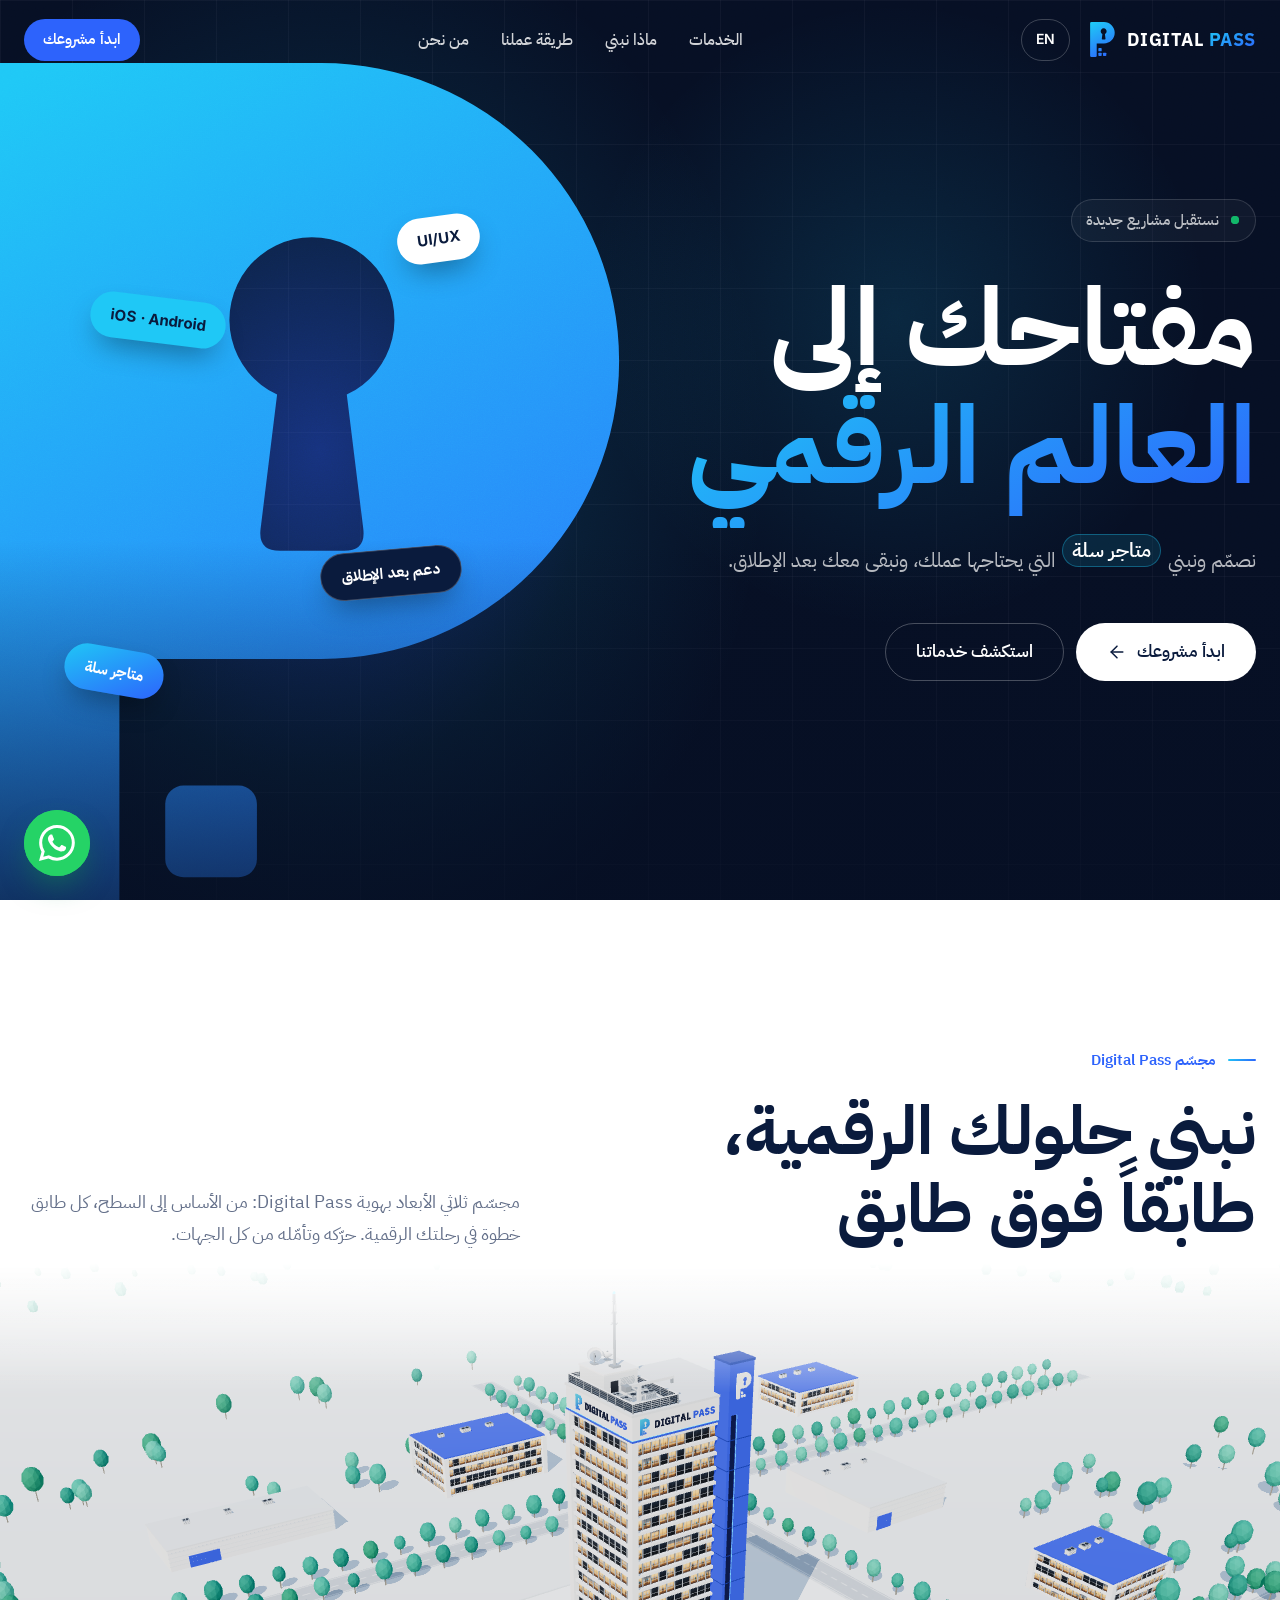
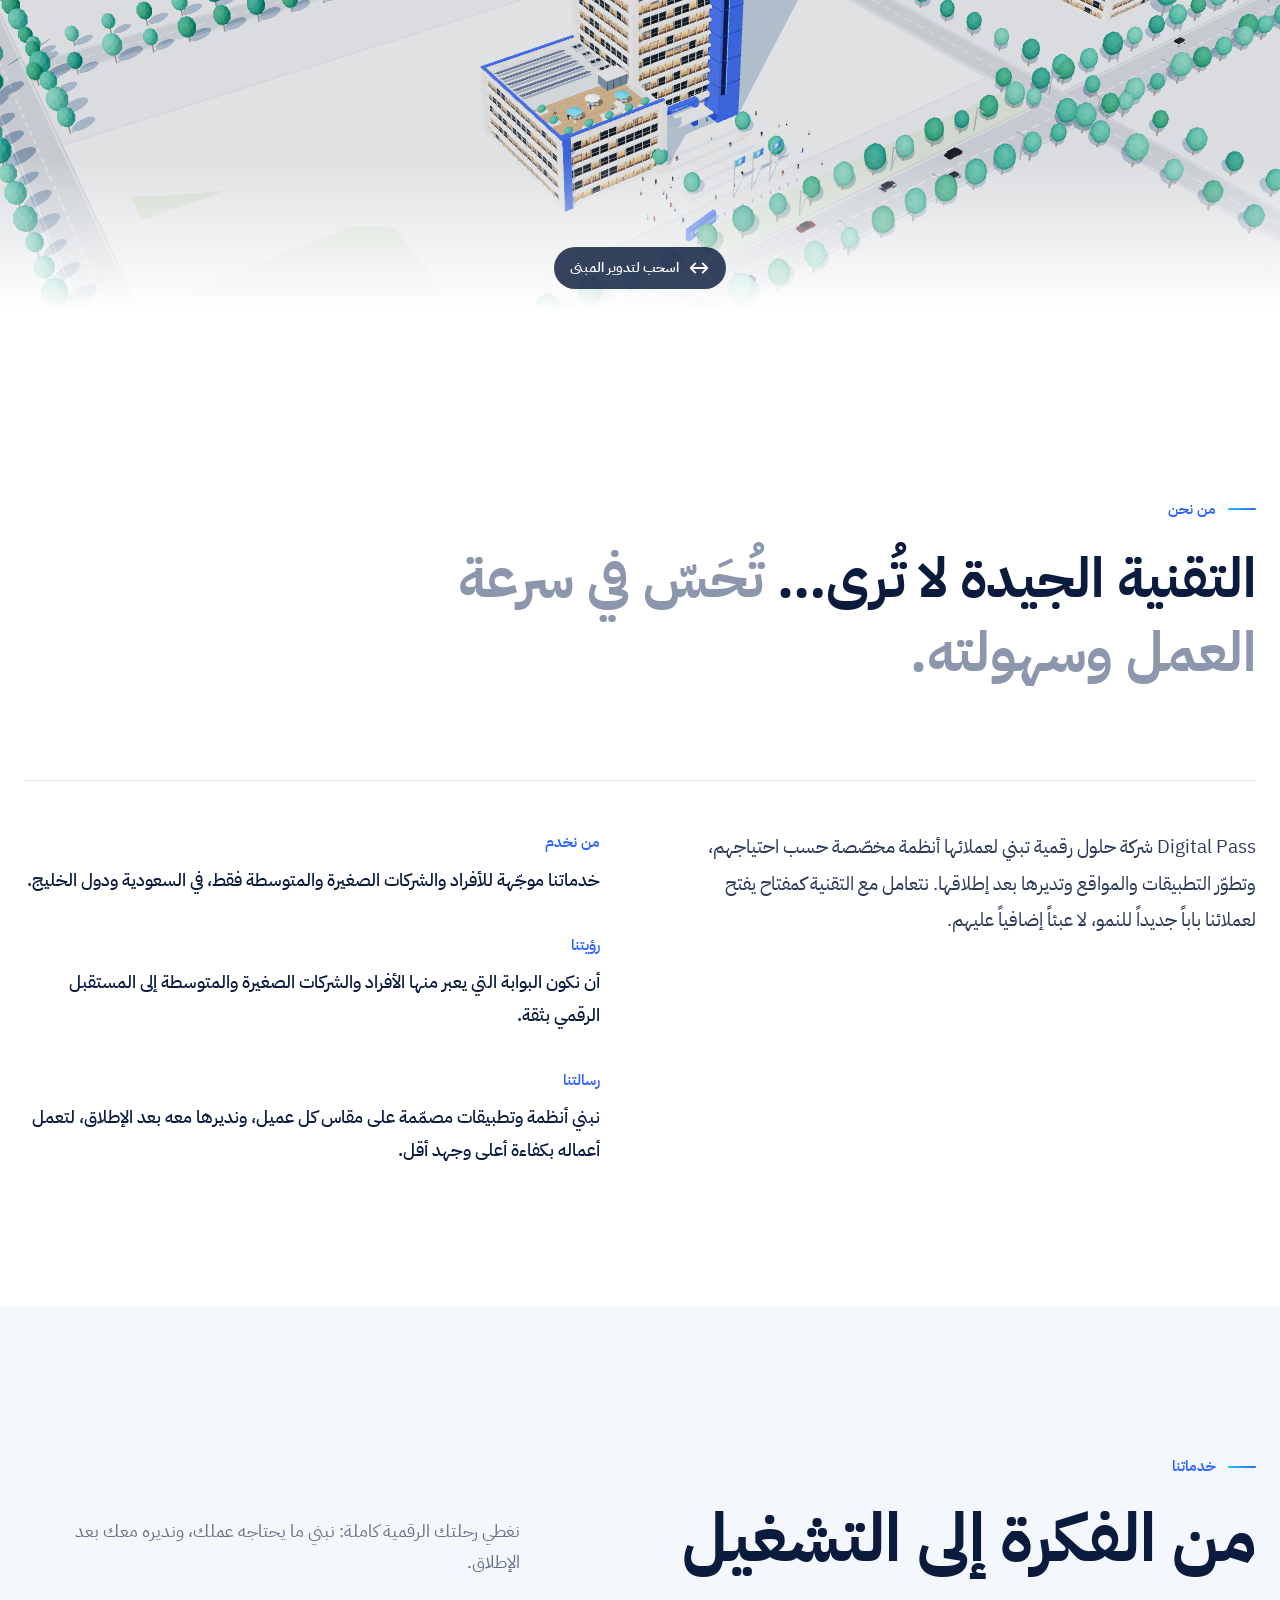
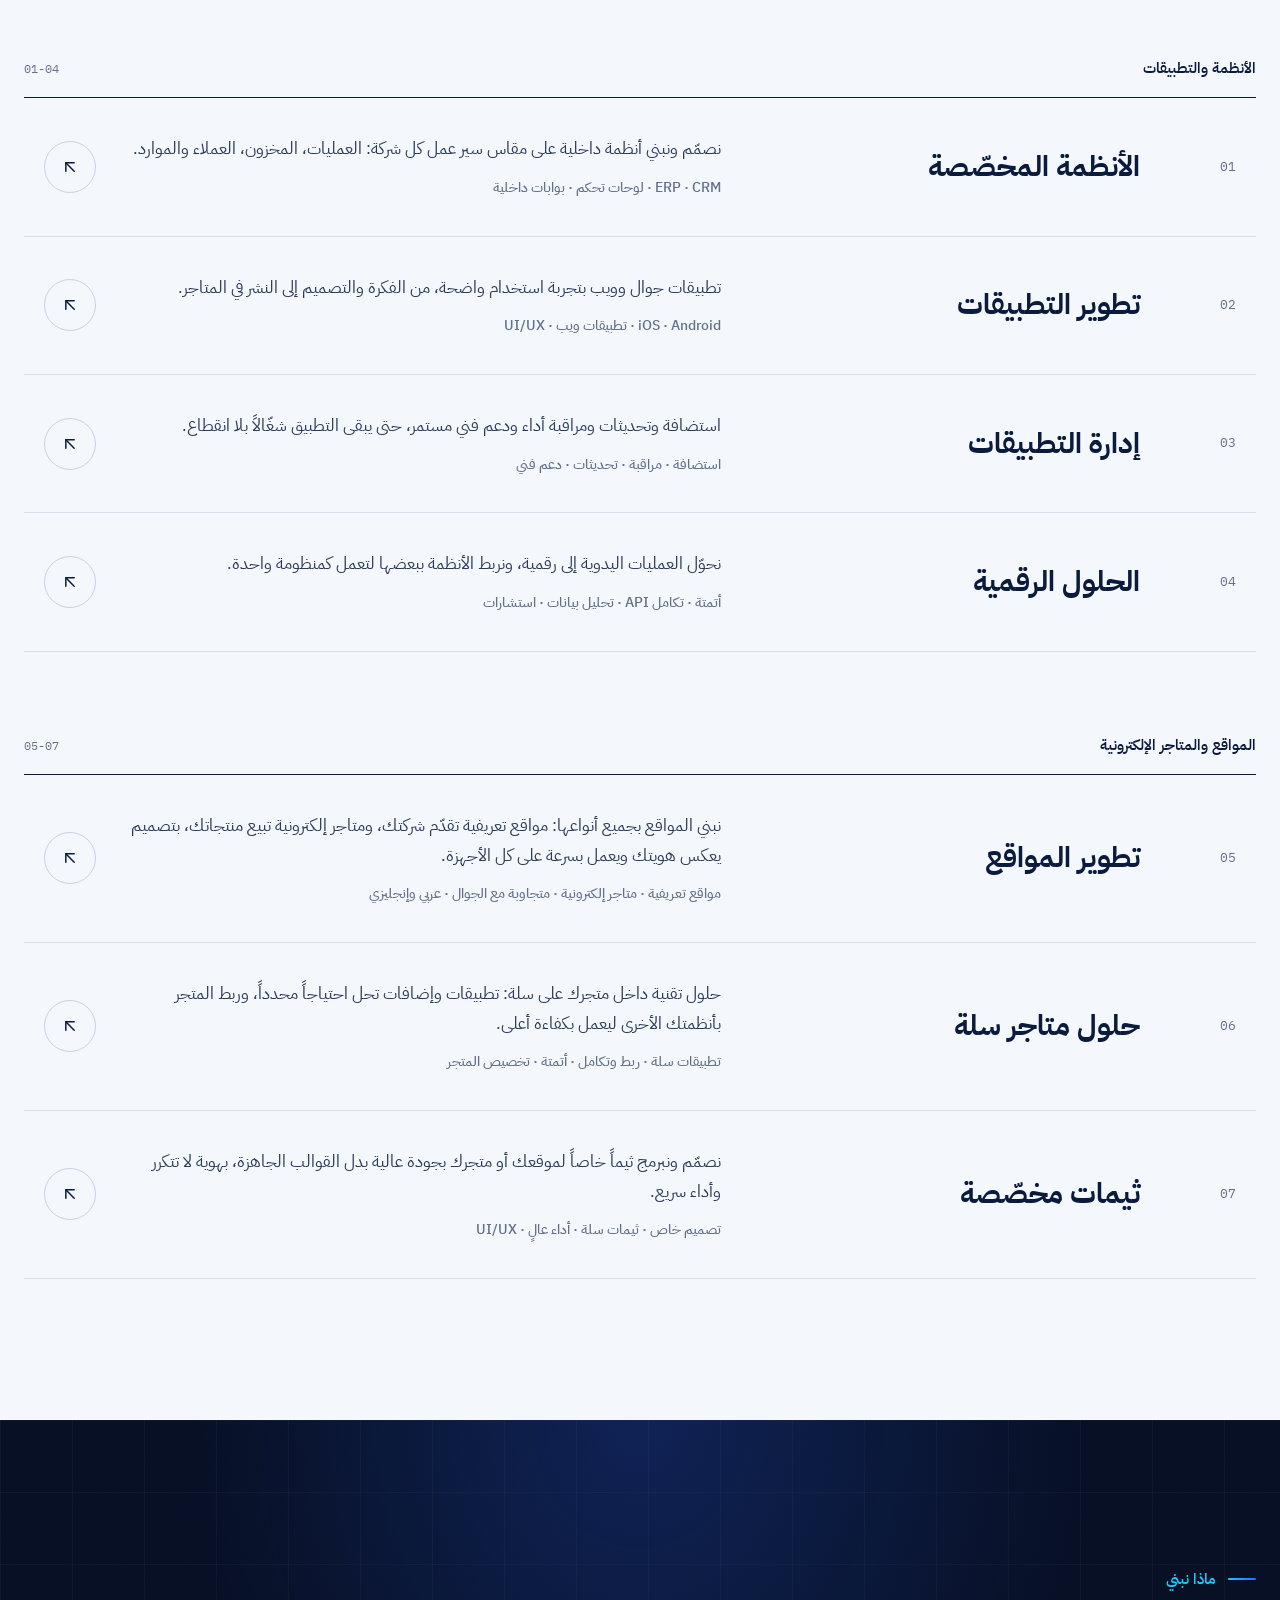
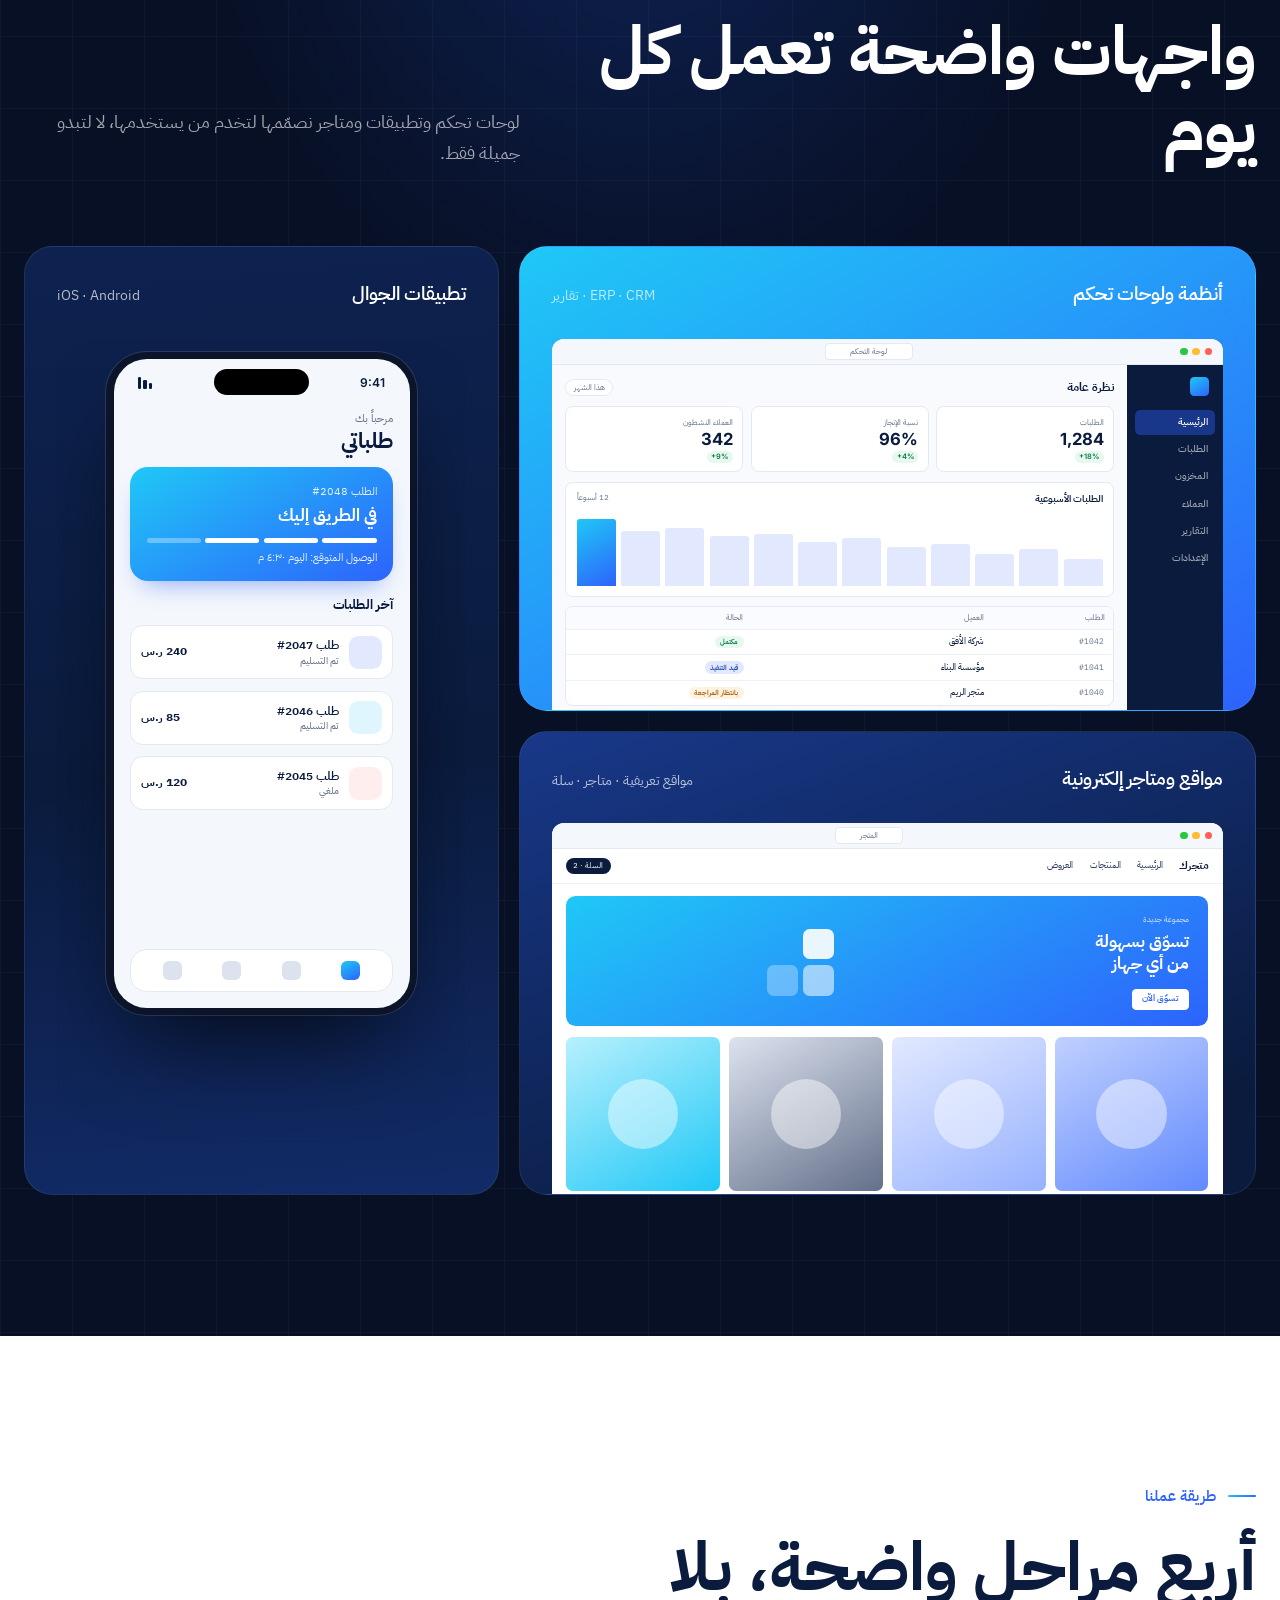
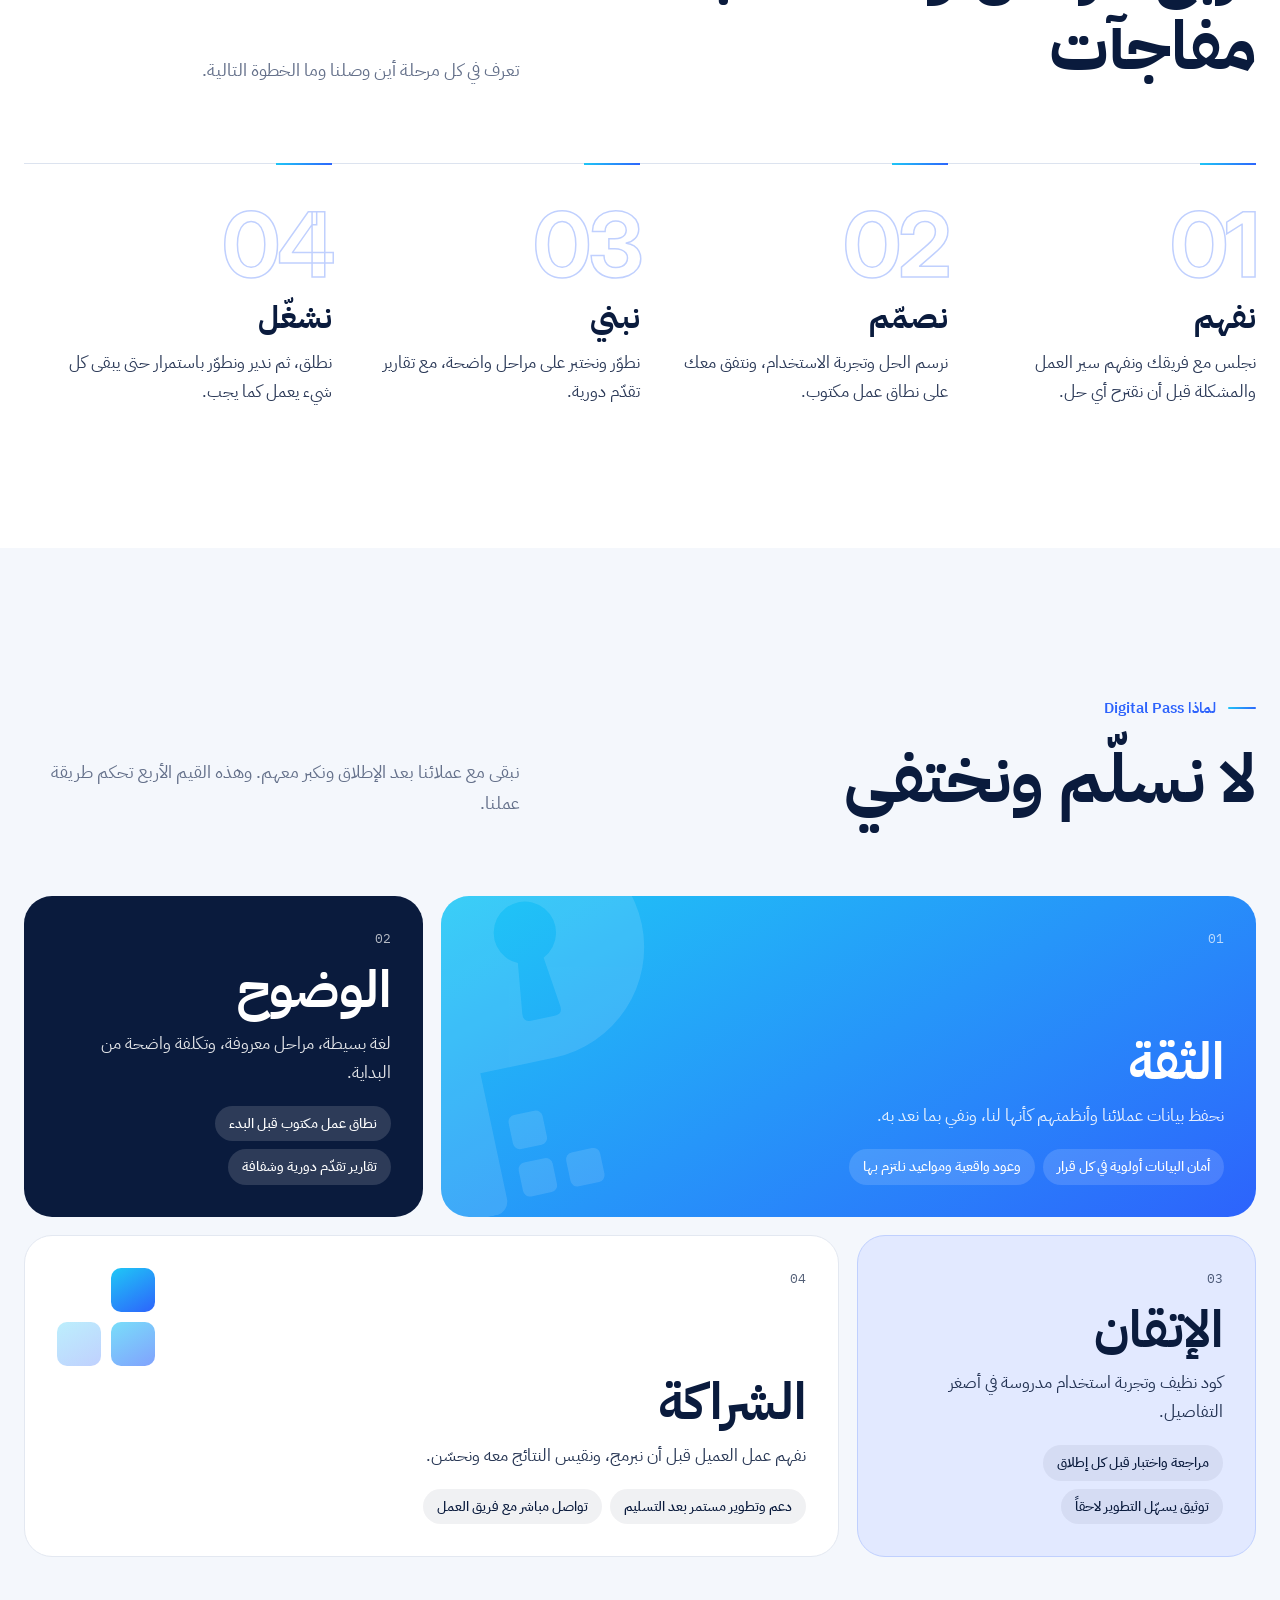
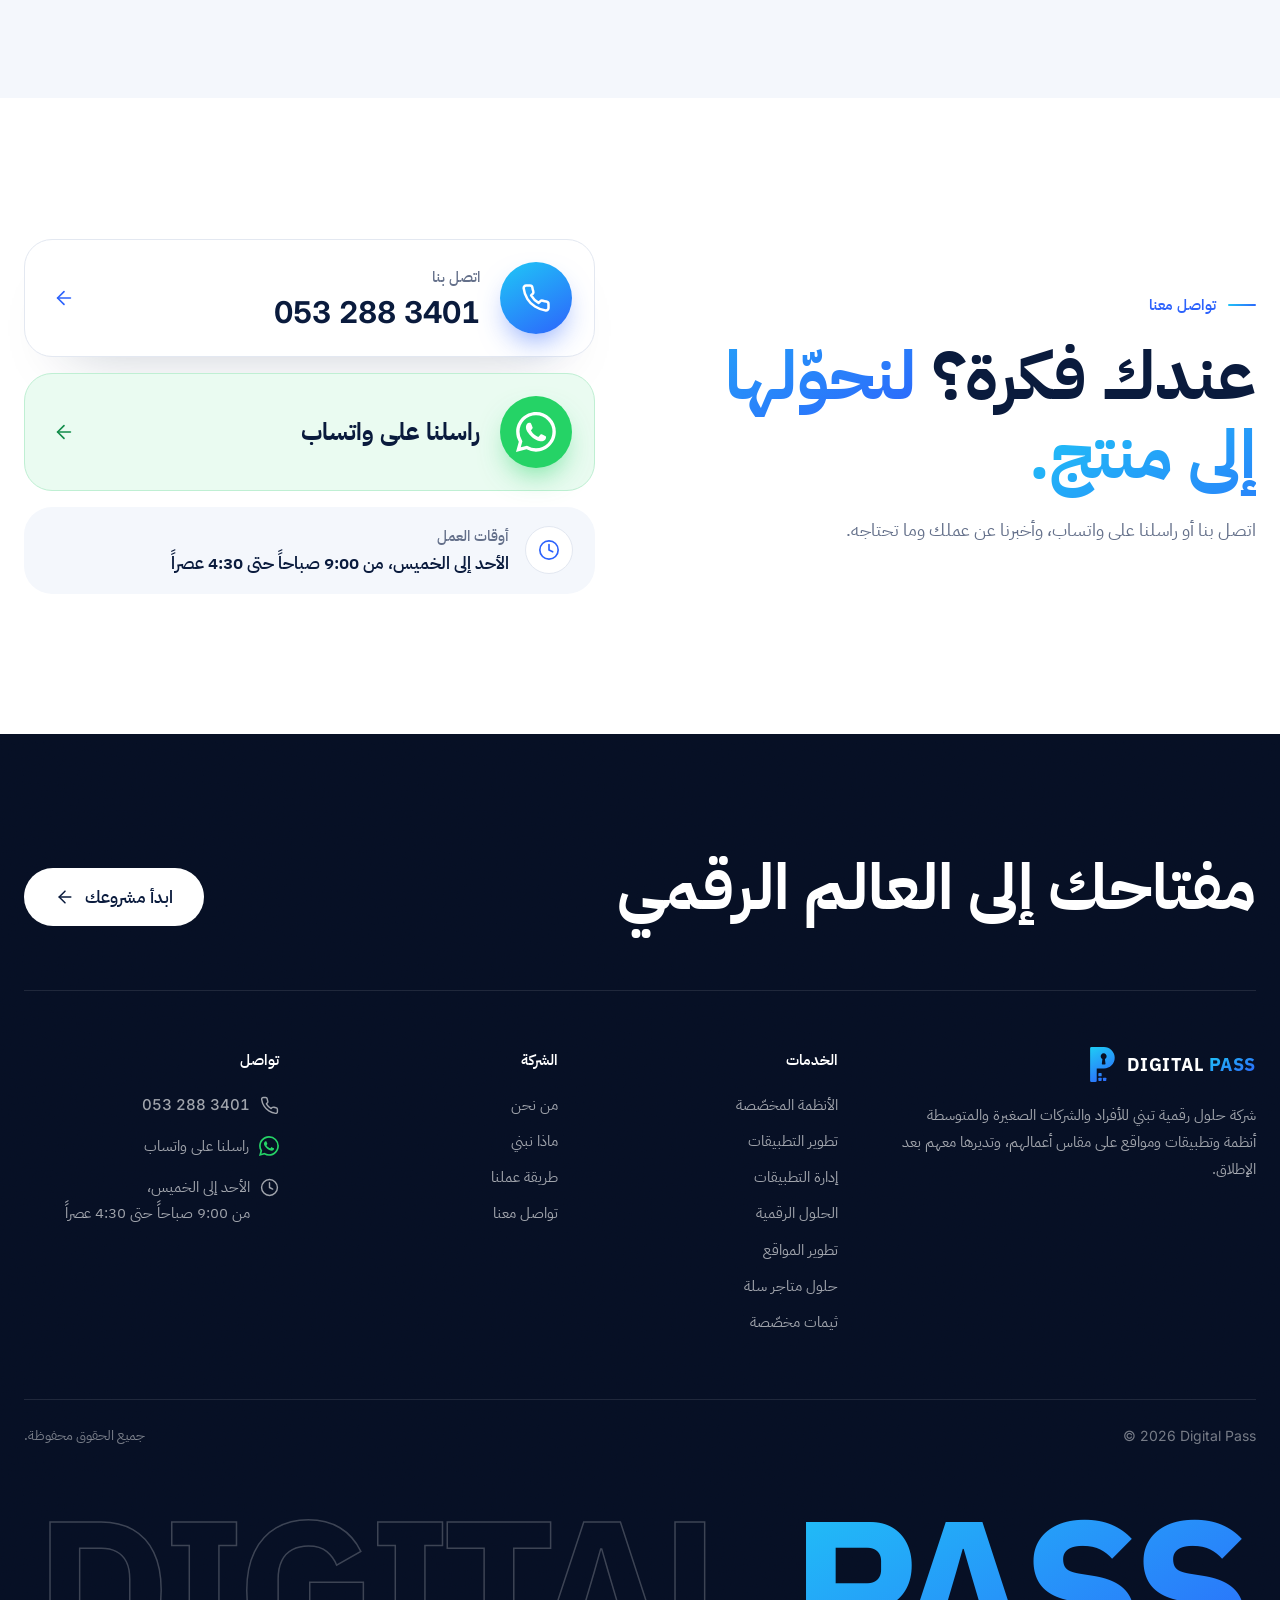
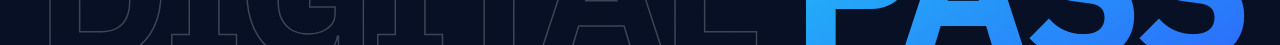
==== commit 8f65c0ce: "HQ model: the campus ground from the tour, no plinth or frame Per the owner: same ground as the earl" ====
--- a/index.html
+++ b/index.html
@@ -27,7 +27,7 @@
   <link href="https://fonts.googleapis.com/css2?family=IBM+Plex+Mono:wght@400;500&family=IBM+Plex+Sans+Arabic:wght@400;500;600;700&family=IBM+Plex+Sans:wght@700&family=Inter:wght@400;500;600;700&display=swap" rel="stylesheet">
 
   <link rel="stylesheet" href="assets/css/style.css?v=20261111d">
-  <link rel="stylesheet" href="assets/css/hq.css?v=m1">
+  <link rel="stylesheet" href="assets/css/hq.css?v=m3">
   <script>document.documentElement.classList.add('js');</script>
 
   <!-- Structured data for search engines. If the phone number changes, update it here too (and in assets/js/config.js). -->
@@ -285,6 +285,7 @@
         <p class="section-lead reveal" data-i18n="hq.lead">مجسّم ثلاثي الأبعاد بهوية Digital Pass: من الأساس إلى السطح، كل طابق خطوة في رحلتك الرقمية. حرّكه وتأمّله من كل الجهات.</p>
       </div>
       <div class="hq-stage reveal" data-hq>
+        <div class="hq-fade" aria-hidden="true"></div>
         <canvas class="hq-canvas" tabindex="0" role="img" aria-label="مجسّم ثلاثي الأبعاد لمبنى Digital Pass، اسحبه أو استخدم الأسهم لتدويره" data-i18n-aria="hq.aria"></canvas>
         <p class="hq-hint" aria-hidden="true"><svg viewBox="0 0 24 24" fill="none" stroke="currentColor" stroke-width="2" stroke-linecap="round" stroke-linejoin="round"><path d="M8 7l-5 5 5 5M16 7l5 5-5 5M3 12h18"/></svg><span data-i18n="hq.hint">اسحب لتدوير المبنى</span></p>
       </div>
@@ -731,6 +732,6 @@
 <script src="assets/js/config.js?v=20261111d"></script>
 <script src="assets/js/i18n.js?v=20261116m"></script>
 <script src="assets/js/main.js?v=20261111d"></script>
-<script type="module" src="assets/js/hq-viewer.js?v=m1"></script>
+<script type="module" src="assets/js/hq-viewer.js?v=m3"></script>
 </body>
 </html>
--- a/assets/css/hq.css
+++ b/assets/css/hq.css
@@ -1,14 +1,17 @@
 /* ==========================================================================
    Digital Pass — the 3D model section (between the hero and "about")
-   A picture of the model shows first (and stays if WebGL is missing or failed); the live model fades in over it.
+   No frame: the stage runs edge to edge, the canvas is transparent and the land fades into the page colour, so the
+   campus sits inside the page. A picture shows first (and stays if WebGL is missing or failed).
    ========================================================================== */
-.hq { position: relative; padding-bottom: clamp(56px, 7vw, 96px); background: linear-gradient(180deg, var(--white) 0%, #f3f6fb 100%); }
+.hq { position: relative; padding-bottom: clamp(24px, 3vw, 48px); background: var(--white); overflow: hidden; }
 .hq .section-top { margin-bottom: 0; }
 .hq-stage {
-  position: relative; margin-top: clamp(28px, 4vw, 52px); height: clamp(400px, 66vh, 740px);
-  border-radius: 32px; overflow: hidden; isolation: isolate;
-  background: radial-gradient(120% 95% at 50% 32%, #ffffff 0%, #eef3fa 58%, #e1e9f4 100%);
-  border: 1px solid rgba(10, 27, 61, .07); box-shadow: 0 40px 80px -50px rgba(10, 27, 61, .35);
+  position: relative; isolation: isolate; height: clamp(420px, 72vh, 820px);
+  width: 100vw; margin-inline: calc(50% - 50vw); margin-top: clamp(4px, 1vw, 16px);
+}
+.hq-fade { /* the land melts into the page above and below: no edge anywhere */
+  position: absolute; z-index: 2; inset: 0; pointer-events: none;
+  background: linear-gradient(180deg, var(--white) 0%, rgba(255,255,255,0) 20%, rgba(255,255,255,0) 76%, var(--white) 100%);
 }
 .hq-stage::before { /* the picture of the model: shown while loading, kept as the fallback */
   content: ""; position: absolute; inset: 0; z-index: 0;
@@ -21,9 +24,9 @@
 .hq-stage.is-ready .hq-canvas { opacity: 1; }
 .hq-stage.is-static .hq-canvas { display: none; }
 .hq-canvas:active { cursor: grabbing; }
-.hq-canvas:focus-visible { box-shadow: inset 0 0 0 3px var(--blue); border-radius: 32px; }
+.hq-canvas:focus-visible { box-shadow: inset 0 0 0 3px var(--blue); }
 .hq-hint {
-  position: absolute; z-index: 2; bottom: 20px; left: 50%; transform: translateX(-50%);
+  position: absolute; z-index: 3; bottom: 22px; left: 50%; transform: translateX(-50%);
   display: inline-flex; align-items: center; gap: 9px; padding: 9px 16px; border-radius: 99px;
   font-size: 13.5px; font-weight: 600; color: #fff; background: rgba(10, 27, 61, .82); white-space: nowrap;
   pointer-events: none; opacity: 0; transition: opacity .5s var(--ease);
@@ -35,13 +38,12 @@
 .hq-hint path { animation: hq-nudge 2.2s ease-in-out infinite; transform-origin: 50% 50%; }
 @keyframes hq-nudge { 0%, 100% { transform: translateX(-2px); } 50% { transform: translateX(2px); } }
 .hq-stage.is-loading::after { /* small loading ring while the model is put together */
-  content: ""; position: absolute; z-index: 2; top: 18px; inset-inline-end: 18px; width: 18px; height: 18px; border-radius: 50%;
+  content: ""; position: absolute; z-index: 3; top: 18px; inset-inline-end: max(18px, calc(50vw - 600px)); width: 18px; height: 18px; border-radius: 50%;
   border: 2px solid rgba(10, 27, 61, .18); border-top-color: var(--blue); animation: hq-spin .8s linear infinite;
 }
 @keyframes hq-spin { to { transform: rotate(360deg); } }
 @media (max-width: 899px) {
-  .hq-stage { height: clamp(360px, 60vh, 560px); border-radius: 24px; margin-inline: calc(var(--gutter) * -0.4); }
-  .hq-canvas:focus-visible { border-radius: 24px; }
+  .hq-stage { height: clamp(380px, 64vh, 600px); }
   .hq-hint { bottom: 14px; font-size: 12.5px; padding: 8px 14px; }
 }
 @media (prefers-reduced-motion: reduce) { .hq-hint path, .hq-stage.is-loading::after { animation: none; } }
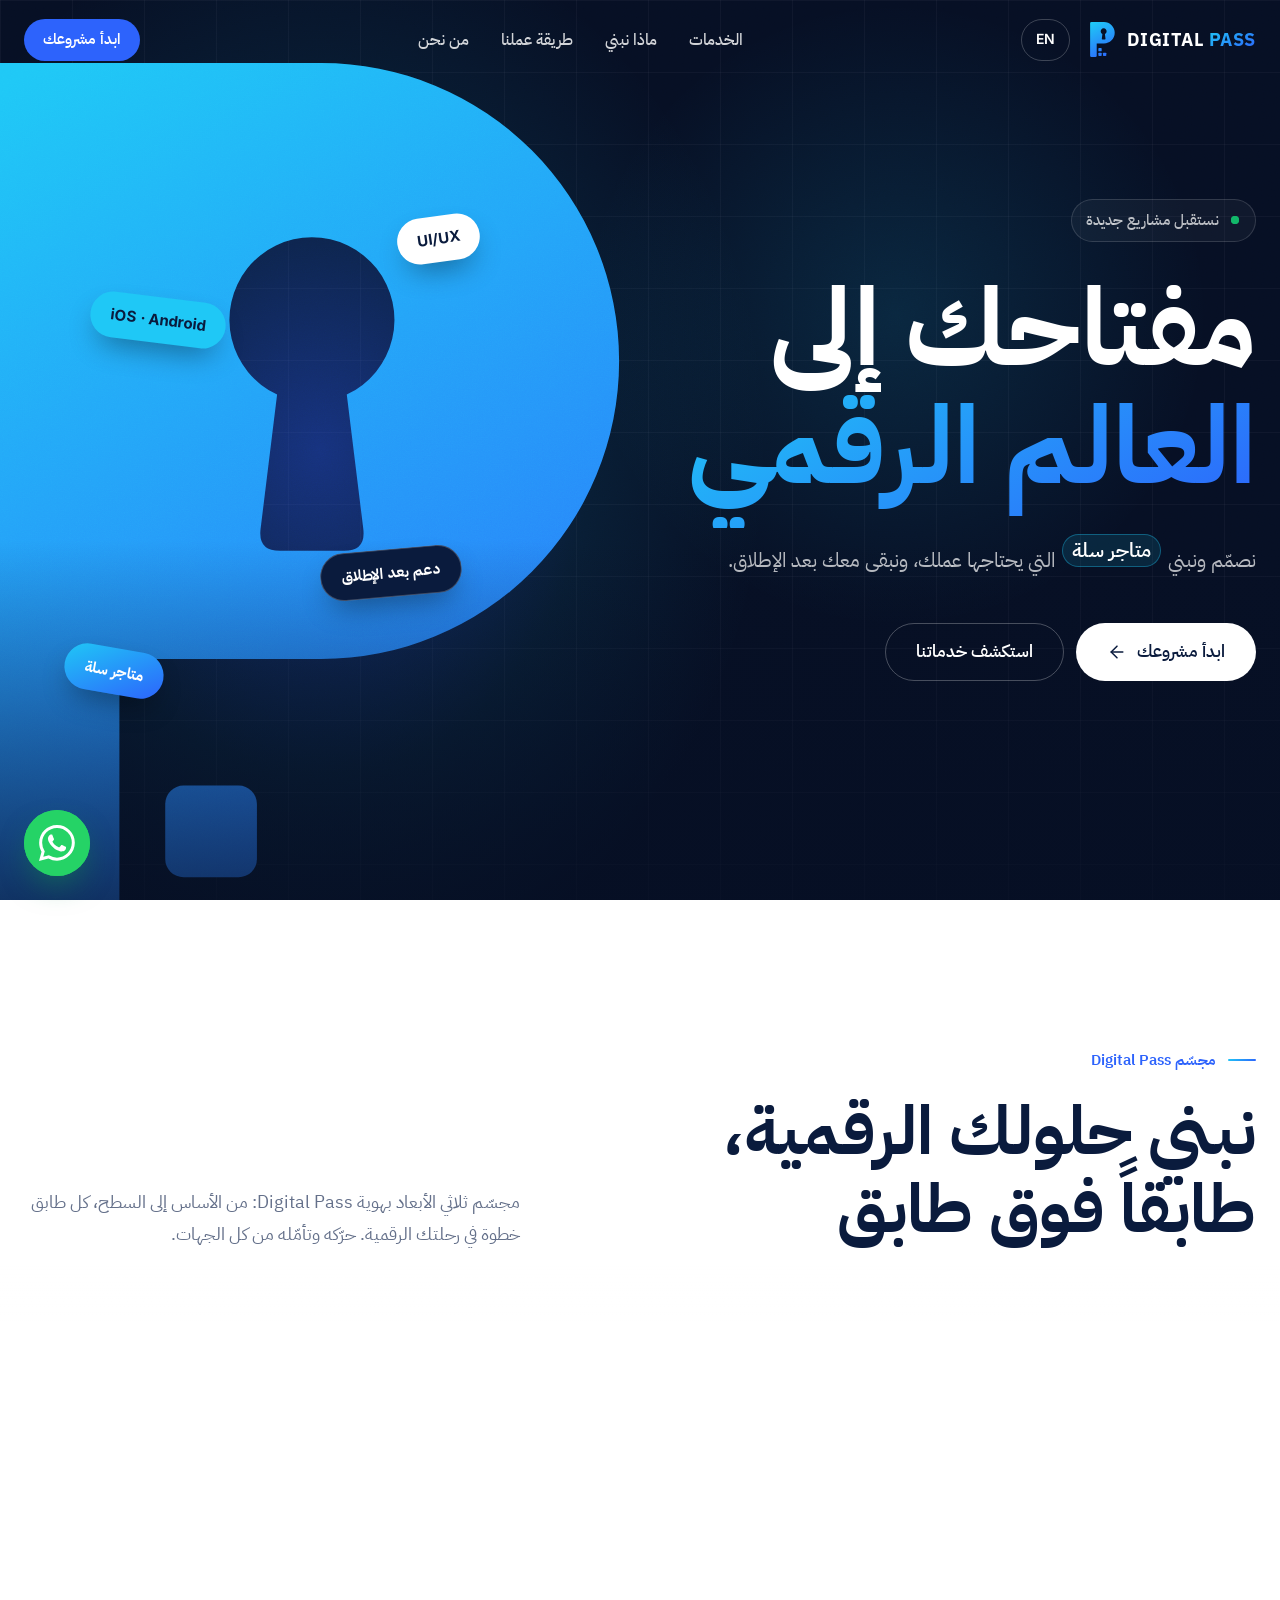
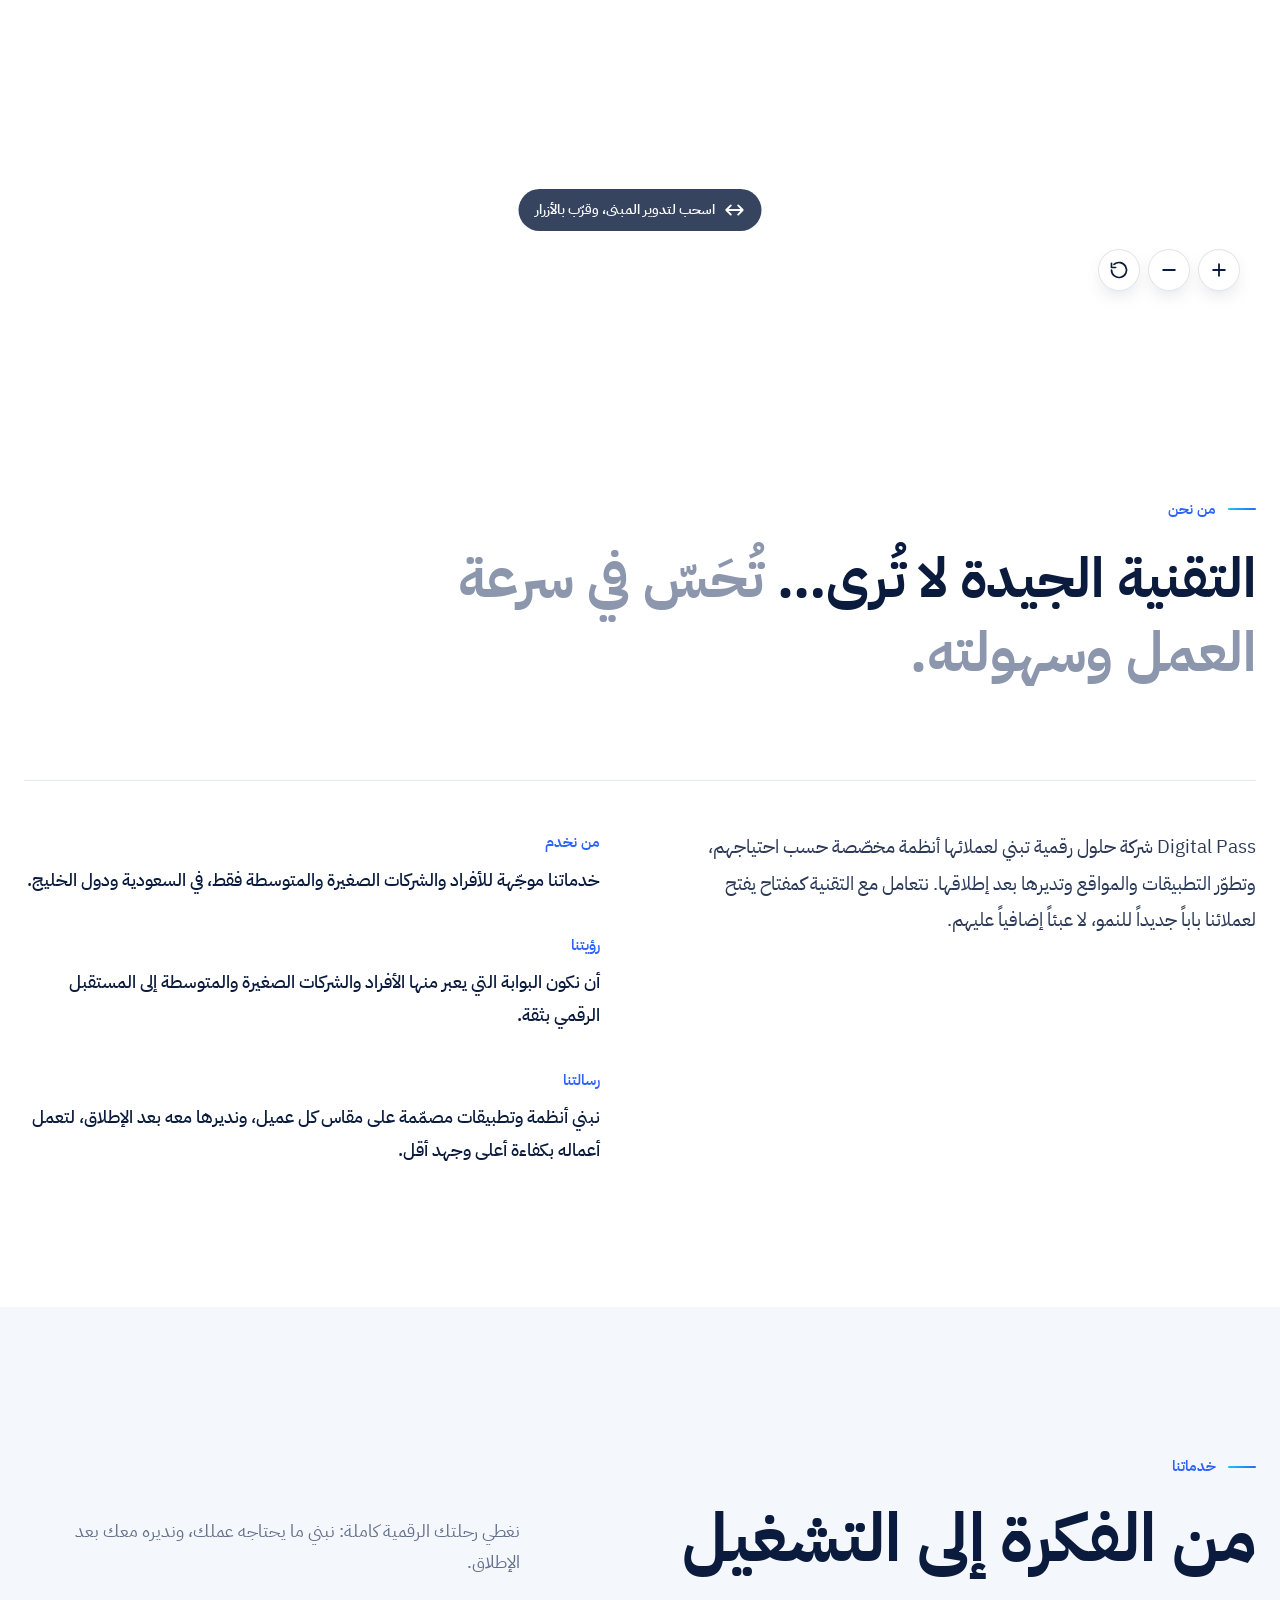
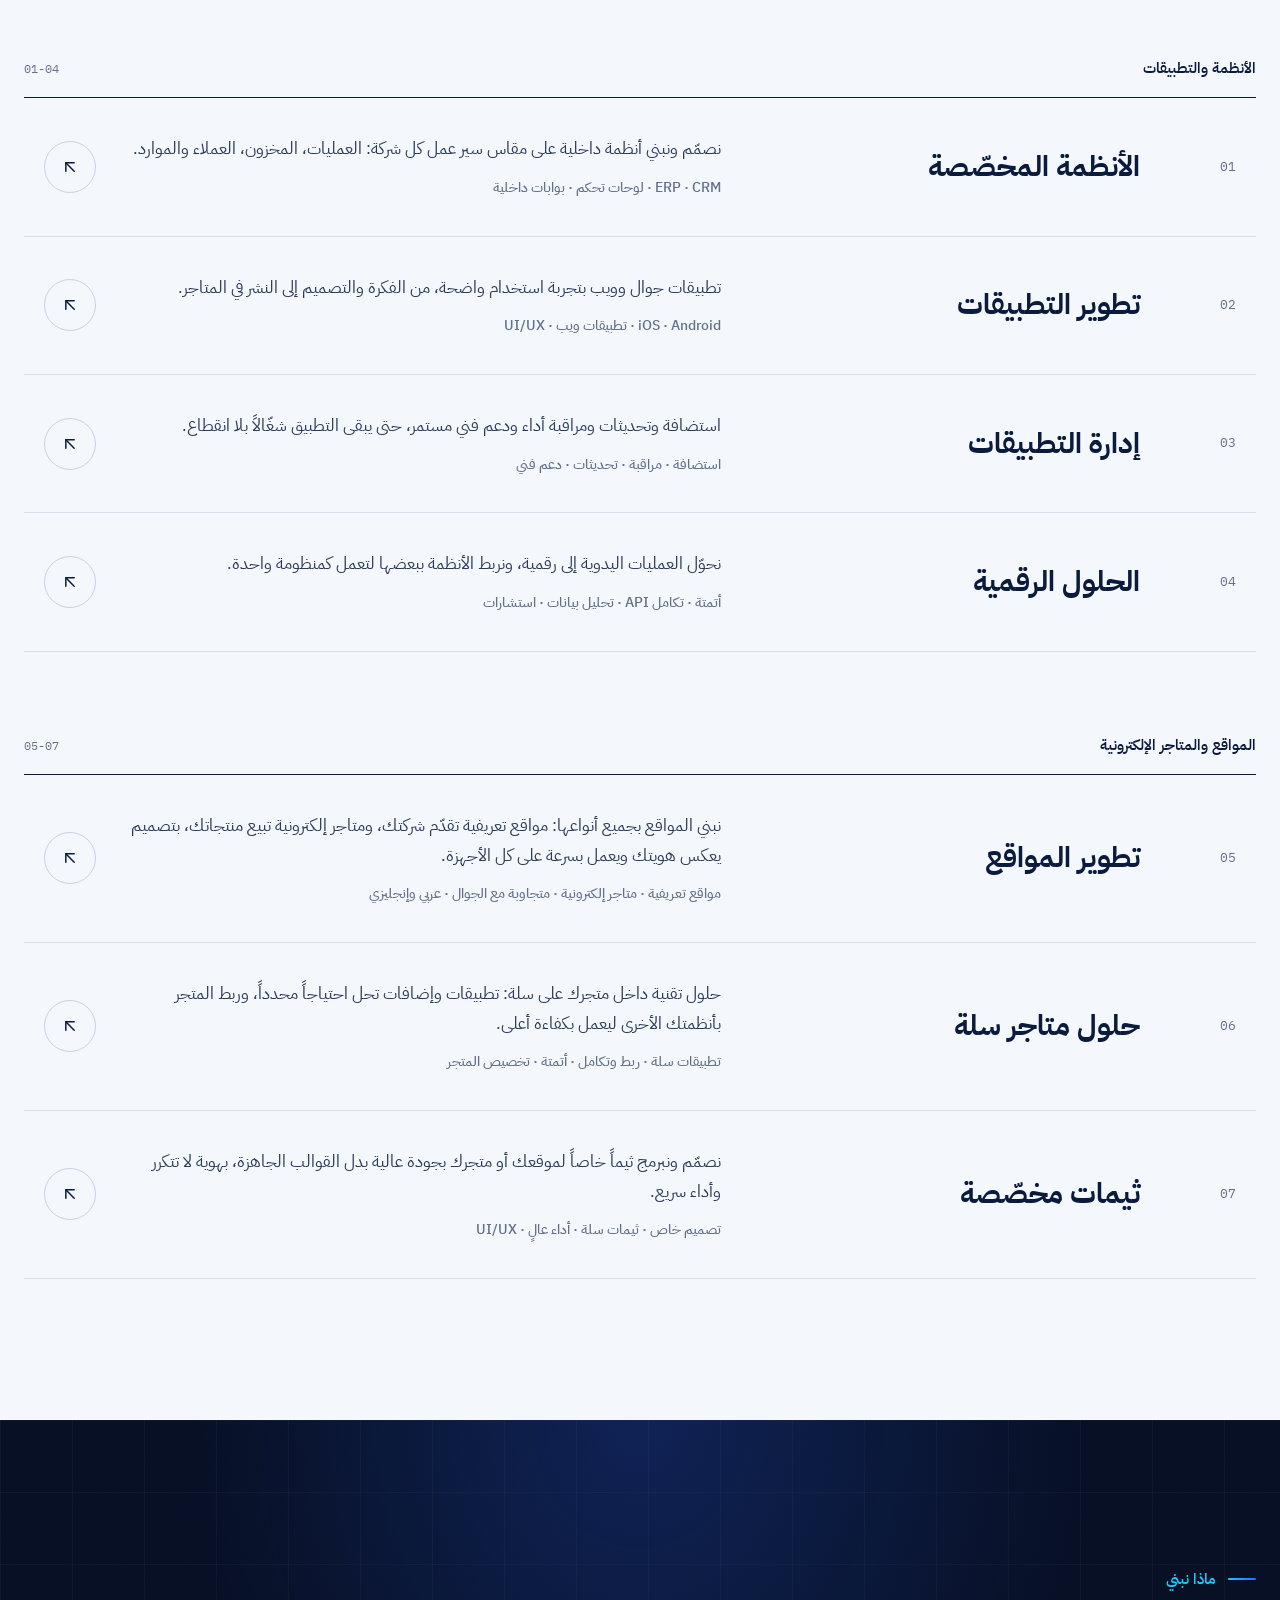
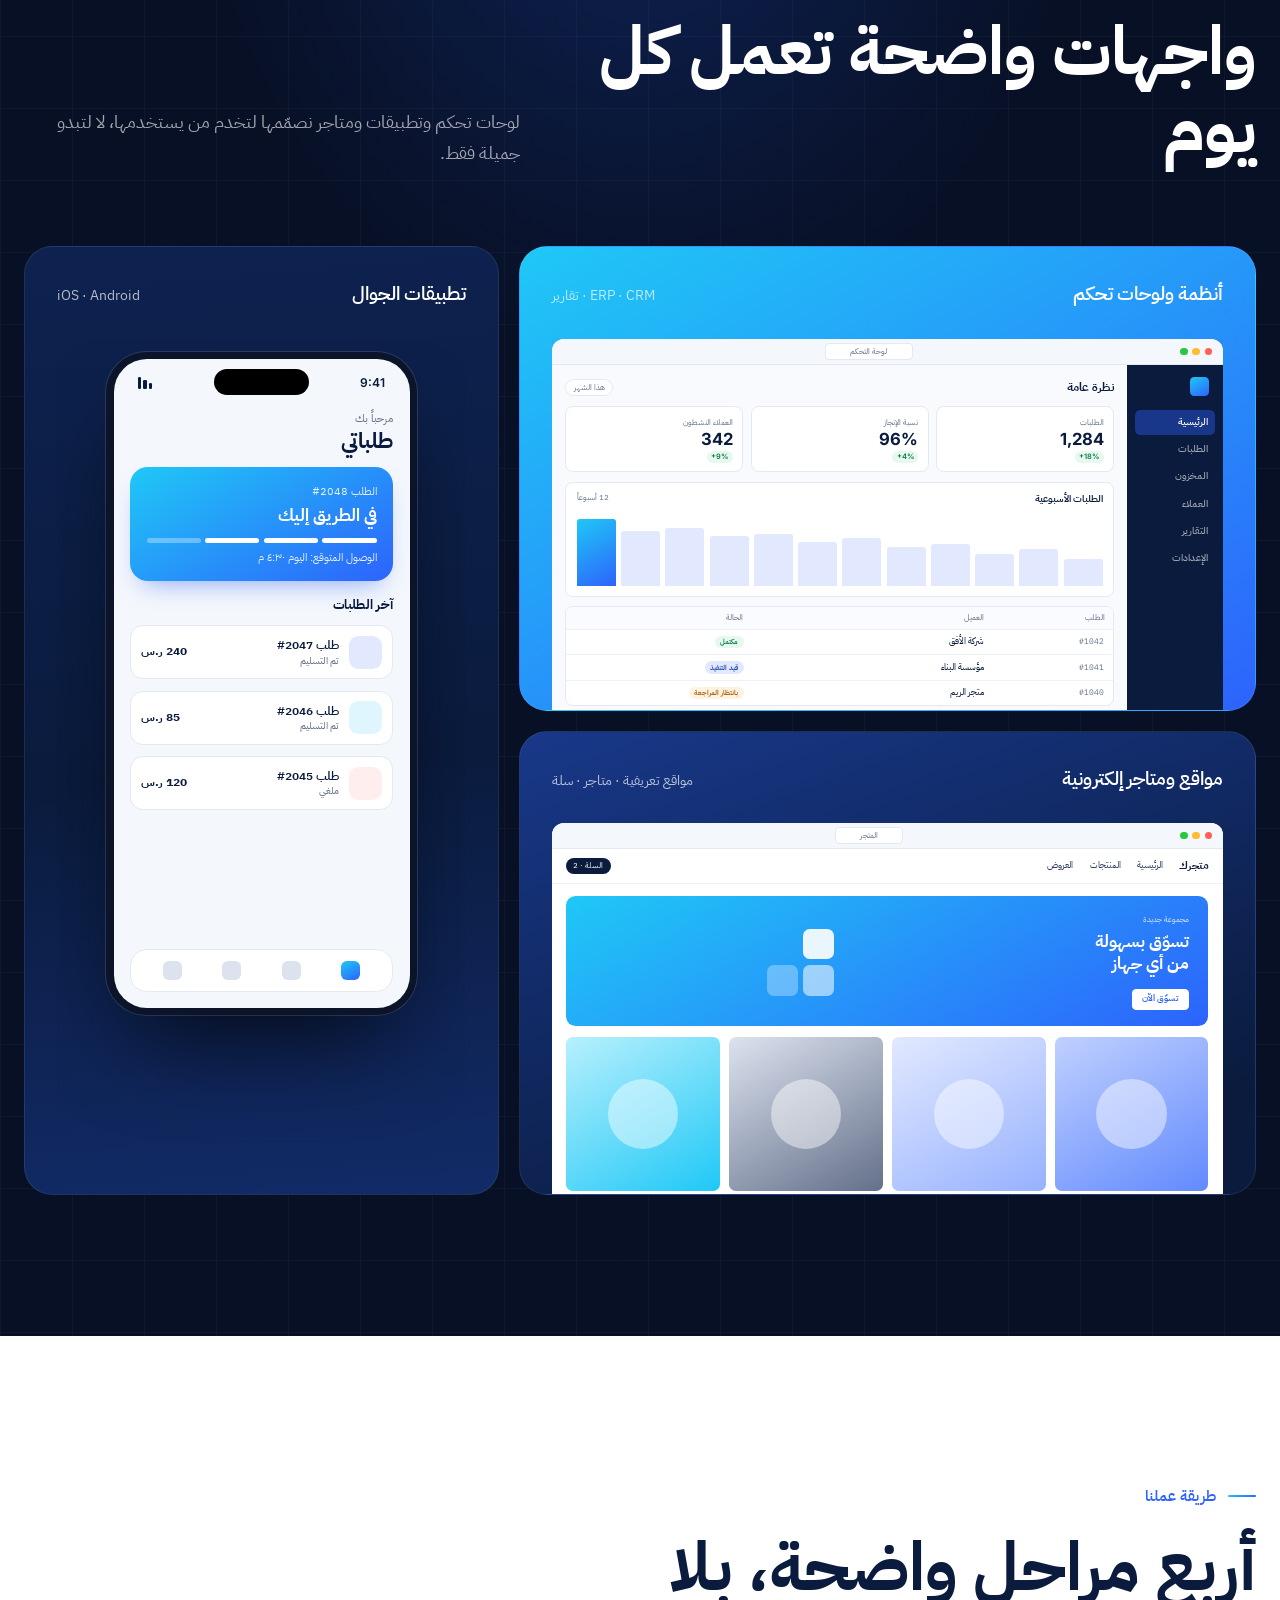
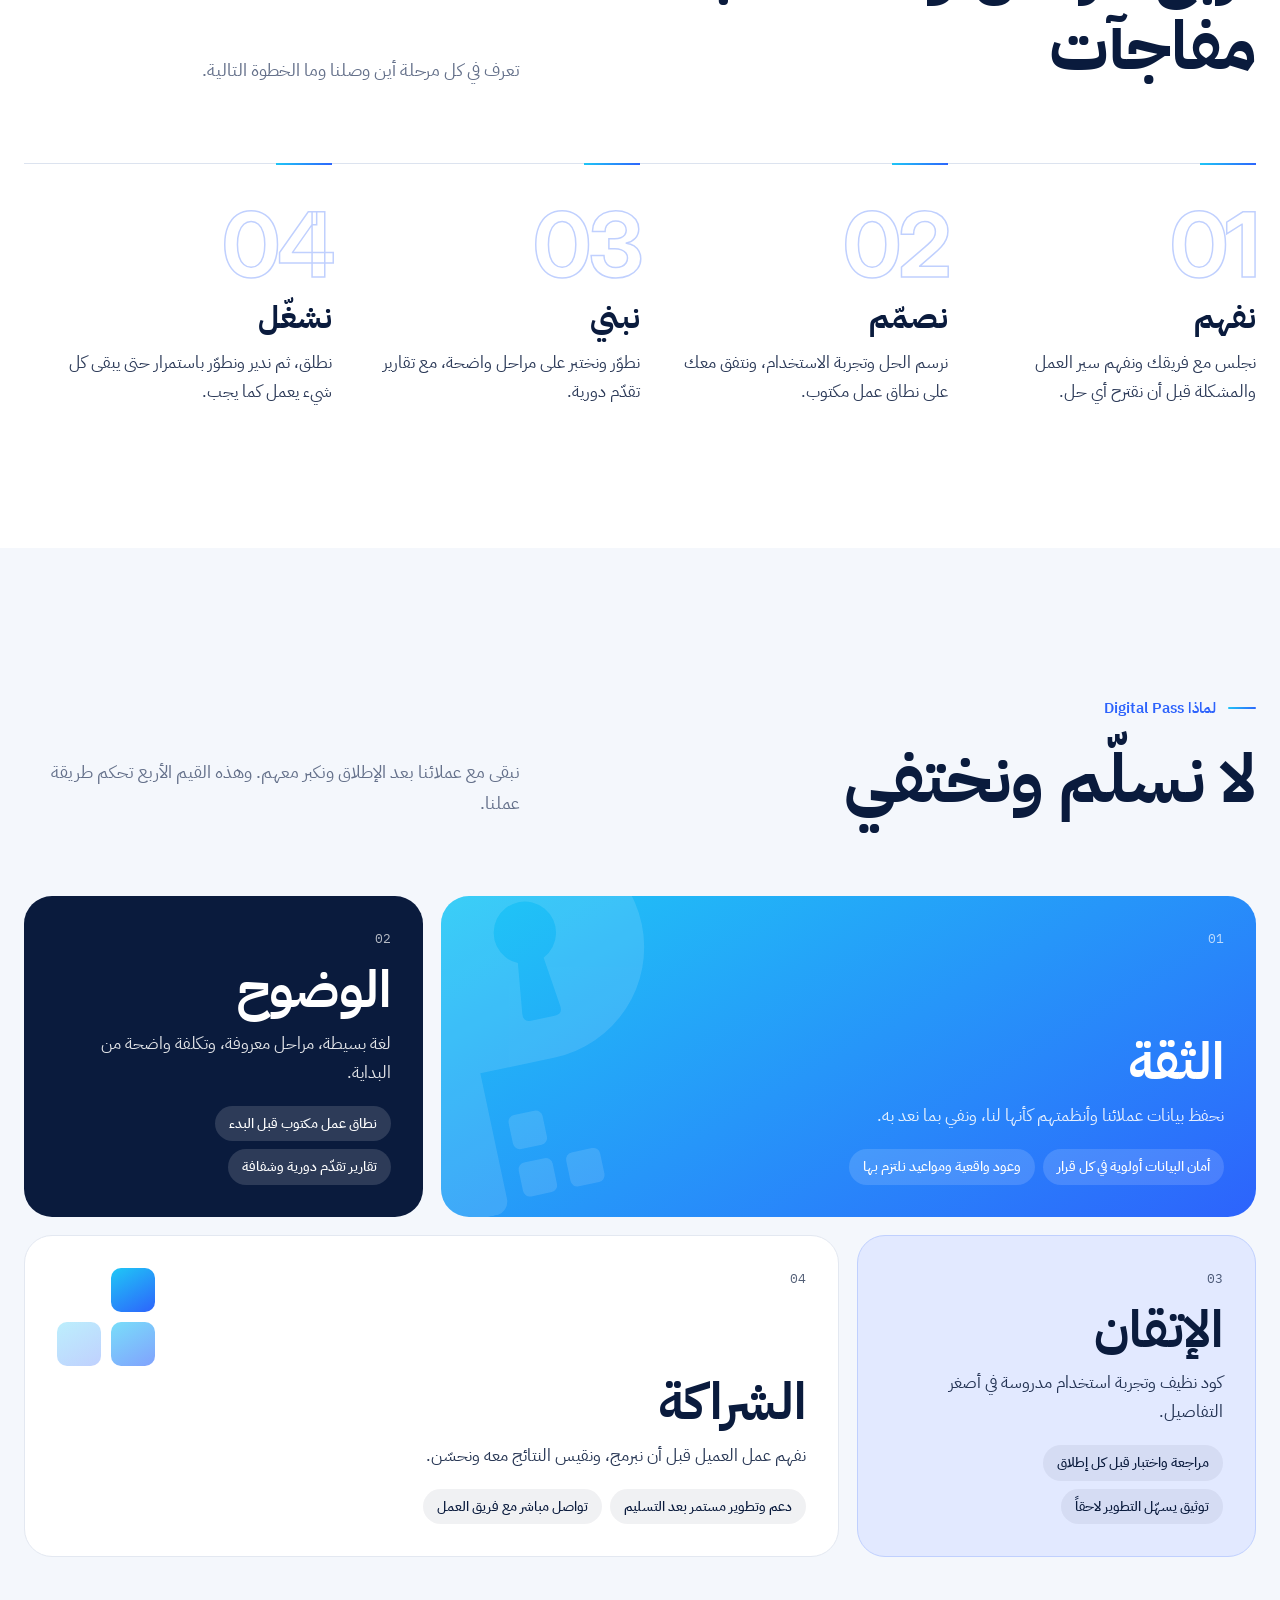
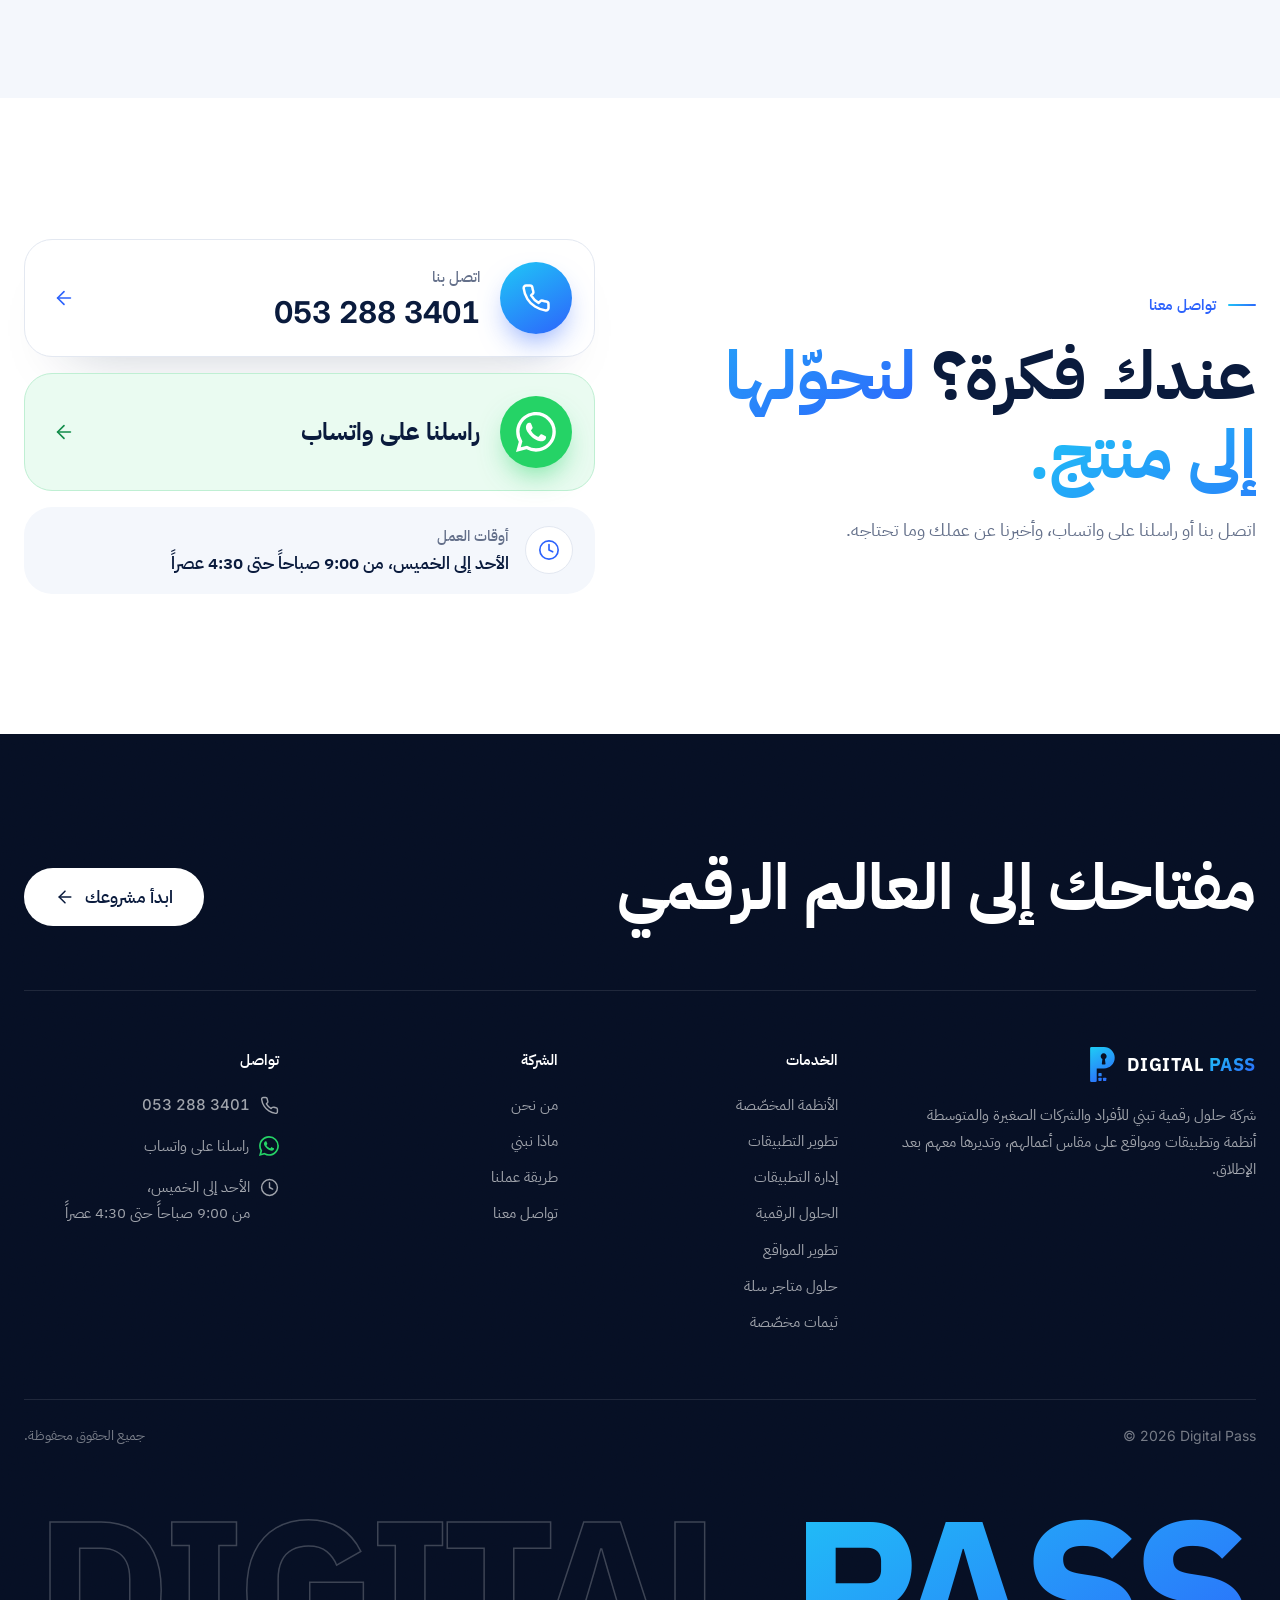
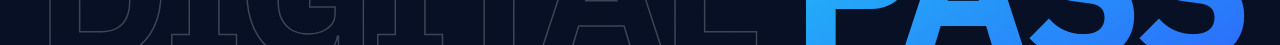
==== commit 42e88ec4: "HQ model: zoom, tilt and move in every direction; natural glass Per the owner:  - Controls: one fing" ====
--- a/index.html
+++ b/index.html
@@ -27,7 +27,7 @@
   <link href="https://fonts.googleapis.com/css2?family=IBM+Plex+Mono:wght@400;500&family=IBM+Plex+Sans+Arabic:wght@400;500;600;700&family=IBM+Plex+Sans:wght@700&family=Inter:wght@400;500;600;700&display=swap" rel="stylesheet">
 
   <link rel="stylesheet" href="assets/css/style.css?v=20261111d">
-  <link rel="stylesheet" href="assets/css/hq.css?v=m3">
+  <link rel="stylesheet" href="assets/css/hq.css?v=m5">
   <script>document.documentElement.classList.add('js');</script>
 
   <!-- Structured data for search engines. If the phone number changes, update it here too (and in assets/js/config.js). -->
@@ -286,8 +286,15 @@
       </div>
       <div class="hq-stage reveal" data-hq>
         <div class="hq-fade" aria-hidden="true"></div>
-        <canvas class="hq-canvas" tabindex="0" role="img" aria-label="مجسّم ثلاثي الأبعاد لمبنى Digital Pass، اسحبه أو استخدم الأسهم لتدويره" data-i18n-aria="hq.aria"></canvas>
-        <p class="hq-hint" aria-hidden="true"><svg viewBox="0 0 24 24" fill="none" stroke="currentColor" stroke-width="2" stroke-linecap="round" stroke-linejoin="round"><path d="M8 7l-5 5 5 5M16 7l5 5-5 5M3 12h18"/></svg><span data-i18n="hq.hint">اسحب لتدوير المبنى</span></p>
+        <canvas class="hq-canvas" tabindex="0" role="img" aria-label="مجسّم ثلاثي الأبعاد لمبنى Digital Pass: اسحبه لتدويره، والأسهم للتدوير، و+ و− للتقريب والتبعيد" data-i18n-aria="hq.aria"></canvas>
+        <div class="hq-scroll hq-scroll--top" aria-hidden="true"></div>
+        <div class="hq-scroll hq-scroll--bottom" aria-hidden="true"></div>
+        <p class="hq-hint" aria-hidden="true"><svg viewBox="0 0 24 24" fill="none" stroke="currentColor" stroke-width="2" stroke-linecap="round" stroke-linejoin="round"><path d="M8 7l-5 5 5 5M16 7l5 5-5 5M3 12h18"/></svg><span class="t-mouse" data-i18n="hq.hint">اسحب لتدوير المبنى، وقرّب بالأزرار</span><span class="t-touch" data-i18n="hq.hintTouch">حرّك بإصبع، وقرّب بإصبعين</span></p>
+        <div class="hq-tools">
+          <button type="button" class="hq-btn" data-hq-zoom="in" aria-label="تقريب" data-i18n-aria="hq.zoomIn"><svg viewBox="0 0 24 24" fill="none" stroke="currentColor" stroke-width="2.2" stroke-linecap="round"><path d="M12 5v14M5 12h14"/></svg></button>
+          <button type="button" class="hq-btn" data-hq-zoom="out" aria-label="تبعيد" data-i18n-aria="hq.zoomOut"><svg viewBox="0 0 24 24" fill="none" stroke="currentColor" stroke-width="2.2" stroke-linecap="round"><path d="M5 12h14"/></svg></button>
+          <button type="button" class="hq-btn" data-hq-reset aria-label="إرجاع المبنى لوضعه" data-i18n-aria="hq.reset"><svg viewBox="0 0 24 24" fill="none" stroke="currentColor" stroke-width="2" stroke-linecap="round" stroke-linejoin="round"><path d="M3 12a9 9 0 1 0 3-6.7"/><path d="M3 4v5h5"/></svg></button>
+        </div>
       </div>
     </div>
   </section>
@@ -730,8 +737,8 @@
 </a>
 
 <script src="assets/js/config.js?v=20261111d"></script>
-<script src="assets/js/i18n.js?v=20261116m"></script>
+<script src="assets/js/i18n.js?v=20261116n"></script>
 <script src="assets/js/main.js?v=20261111d"></script>
-<script type="module" src="assets/js/hq-viewer.js?v=m3"></script>
+<script type="module" src="assets/js/hq-viewer.js?v=m5"></script>
 </body>
 </html>
--- a/assets/css/hq.css
+++ b/assets/css/hq.css
@@ -11,7 +11,7 @@
 }
 .hq-fade { /* the land melts into the page above and below: no edge anywhere */
   position: absolute; z-index: 2; inset: 0; pointer-events: none;
-  background: linear-gradient(180deg, var(--white) 0%, rgba(255,255,255,0) 20%, rgba(255,255,255,0) 76%, var(--white) 100%);
+  background: linear-gradient(180deg, var(--white) 0%, rgba(255,255,255,0) 9%, rgba(255,255,255,0) 84%, var(--white) 100%);
 }
 .hq-stage::before { /* the picture of the model: shown while loading, kept as the fallback */
   content: ""; position: absolute; inset: 0; z-index: 0;
@@ -20,13 +20,27 @@
 @media (max-aspect-ratio: 4/5) { .hq-stage::before { background-image: url("../img/hq-model-portrait.jpg"); } }
 .hq-stage.is-ready::before { opacity: 0; }
 .hq-canvas { position: absolute; inset: 0; z-index: 1; display: block; width: 100%; height: 100%; opacity: 0; transition: opacity .8s var(--ease);
-  touch-action: pan-y; cursor: grab; outline: none; -webkit-tap-highlight-color: transparent; }
+  touch-action: none; cursor: grab; outline: none; -webkit-tap-highlight-color: transparent; }
+/* phones: the top and bottom bands of the stage still scroll the page (the model takes every gesture in between) */
+.hq-scroll { position: absolute; z-index: 2; inset-inline: 0; height: 13%; touch-action: pan-y; display: none; }
+.hq-scroll--top { top: 0; } .hq-scroll--bottom { bottom: 0; }
+@media (pointer: coarse) { .hq-scroll { display: block; } }
+.hq-tools { position: absolute; z-index: 3; bottom: 20px; inset-inline-start: max(16px, calc(50vw - 600px)); display: flex; gap: 8px; opacity: 0; transition: opacity .5s var(--ease); }
+.hq-stage.is-ready .hq-tools { opacity: 1; }
+.hq-btn { width: 42px; height: 42px; display: grid; place-items: center; border-radius: 50%; border: 1px solid rgba(10,27,61,.12); background: rgba(255,255,255,.92); color: var(--navy);
+  box-shadow: 0 8px 22px -12px rgba(10,27,61,.45); transition: background-color .2s, color .2s, transform .2s; }
+.hq-btn svg { width: 20px; height: 20px; }
+.hq-btn:hover, .hq-btn:focus-visible { background: var(--blue); color: #fff; }
+.hq-btn:active { transform: scale(.94); }
+.hq-stage:not(.is-ready) .hq-btn { pointer-events: none; }
+.hq-hint .t-touch { display: none; }
+@media (pointer: coarse) { .hq-hint .t-touch { display: inline; } .hq-hint .t-mouse { display: none; } }
 .hq-stage.is-ready .hq-canvas { opacity: 1; }
 .hq-stage.is-static .hq-canvas { display: none; }
 .hq-canvas:active { cursor: grabbing; }
 .hq-canvas:focus-visible { box-shadow: inset 0 0 0 3px var(--blue); }
 .hq-hint {
-  position: absolute; z-index: 3; bottom: 22px; left: 50%; transform: translateX(-50%);
+  position: absolute; z-index: 3; bottom: 80px; left: 50%; transform: translateX(-50%);
   display: inline-flex; align-items: center; gap: 9px; padding: 9px 16px; border-radius: 99px;
   font-size: 13.5px; font-weight: 600; color: #fff; background: rgba(10, 27, 61, .82); white-space: nowrap;
   pointer-events: none; opacity: 0; transition: opacity .5s var(--ease);
@@ -44,6 +58,7 @@
 @keyframes hq-spin { to { transform: rotate(360deg); } }
 @media (max-width: 899px) {
   .hq-stage { height: clamp(380px, 64vh, 600px); }
-  .hq-hint { bottom: 14px; font-size: 12.5px; padding: 8px 14px; }
+  .hq-hint { bottom: 76px; font-size: 12.5px; padding: 8px 14px; }
+  .hq-tools { bottom: 18px; } .hq-btn { width: 40px; height: 40px; }
 }
 @media (prefers-reduced-motion: reduce) { .hq-hint path, .hq-stage.is-loading::after { animation: none; } }
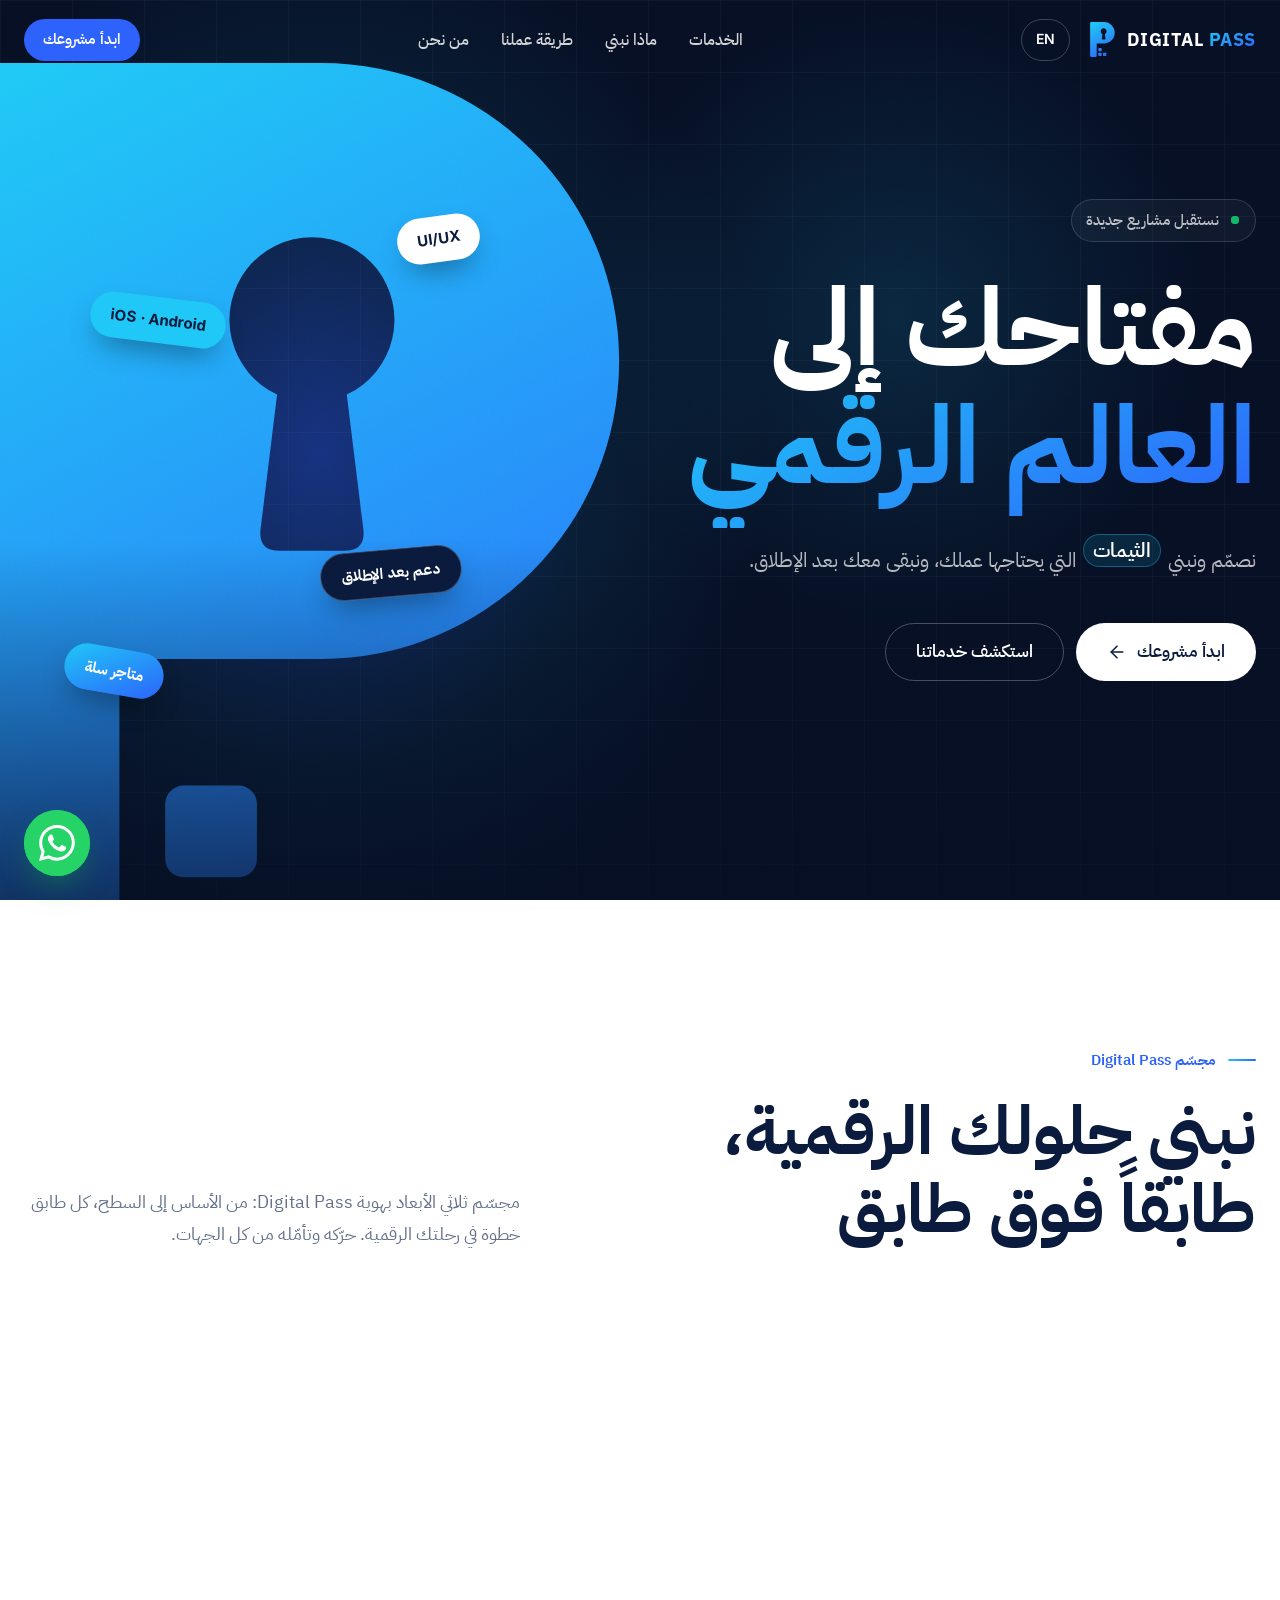
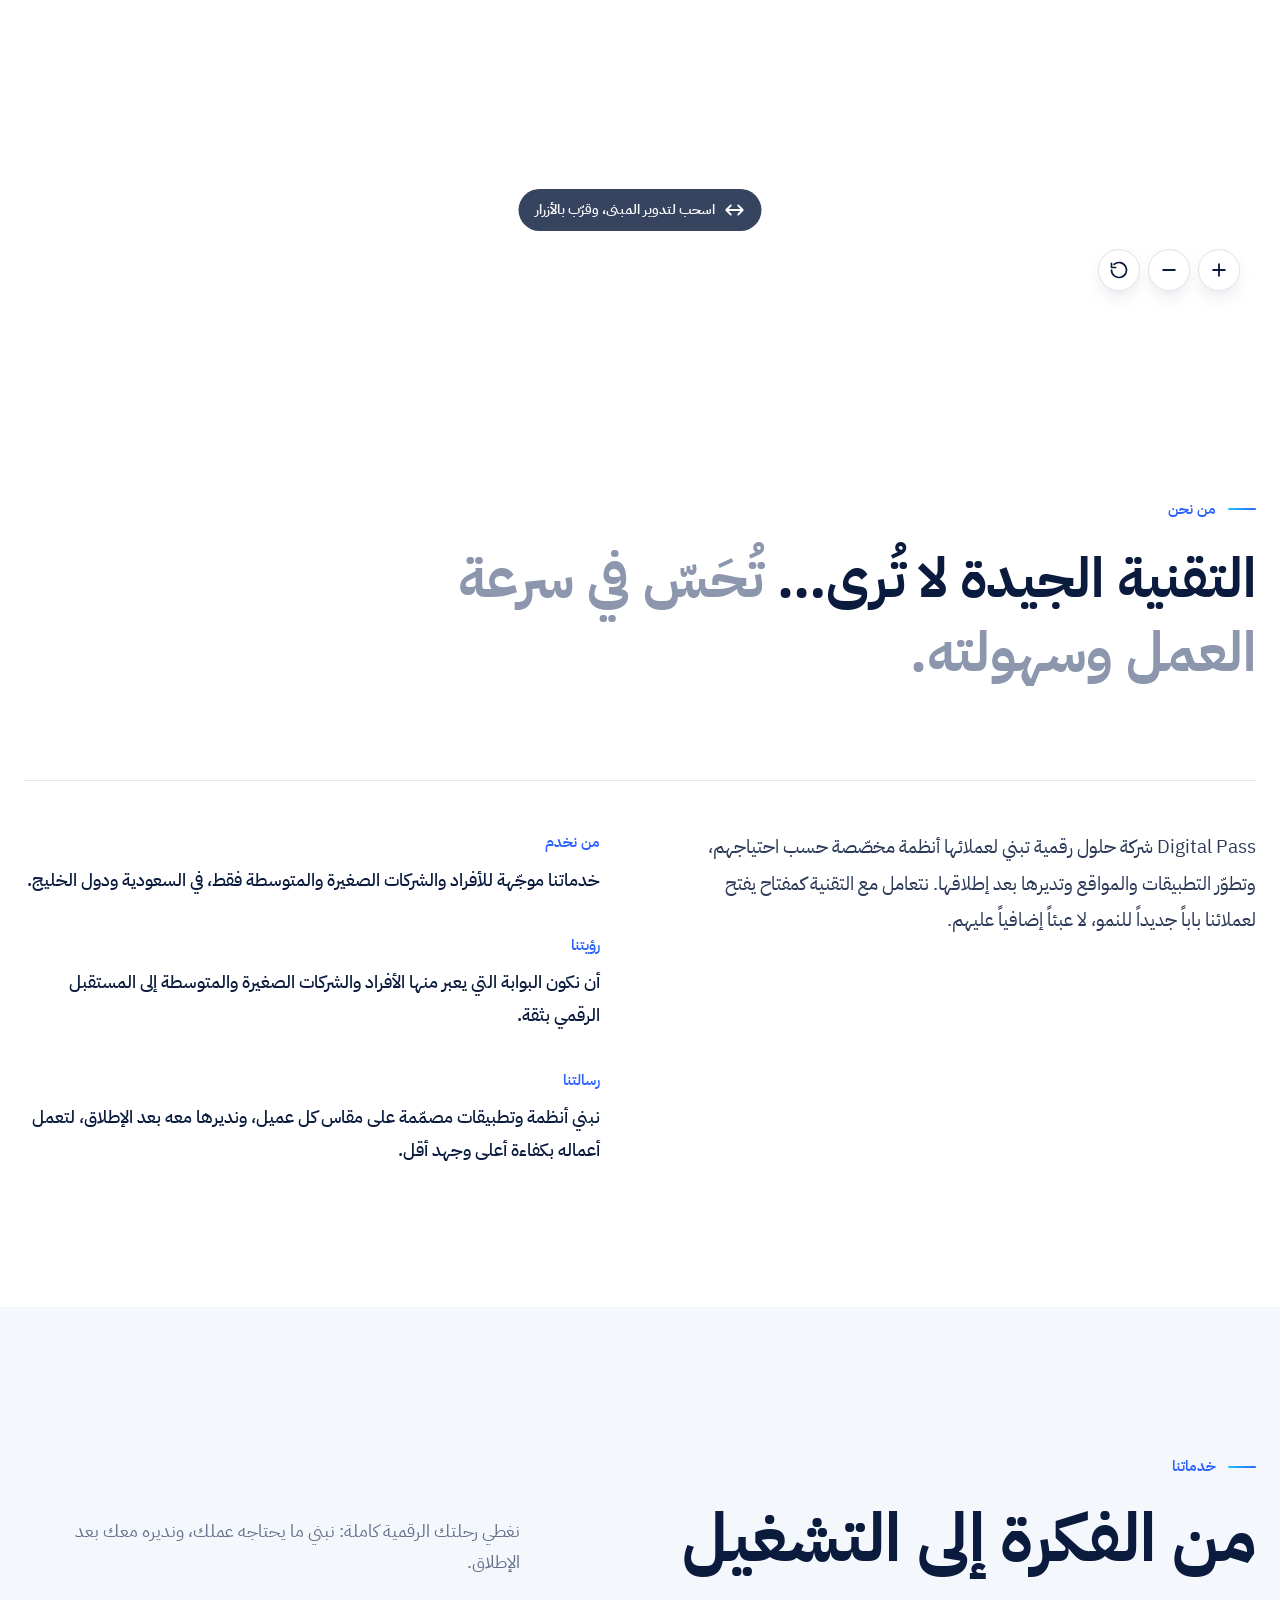
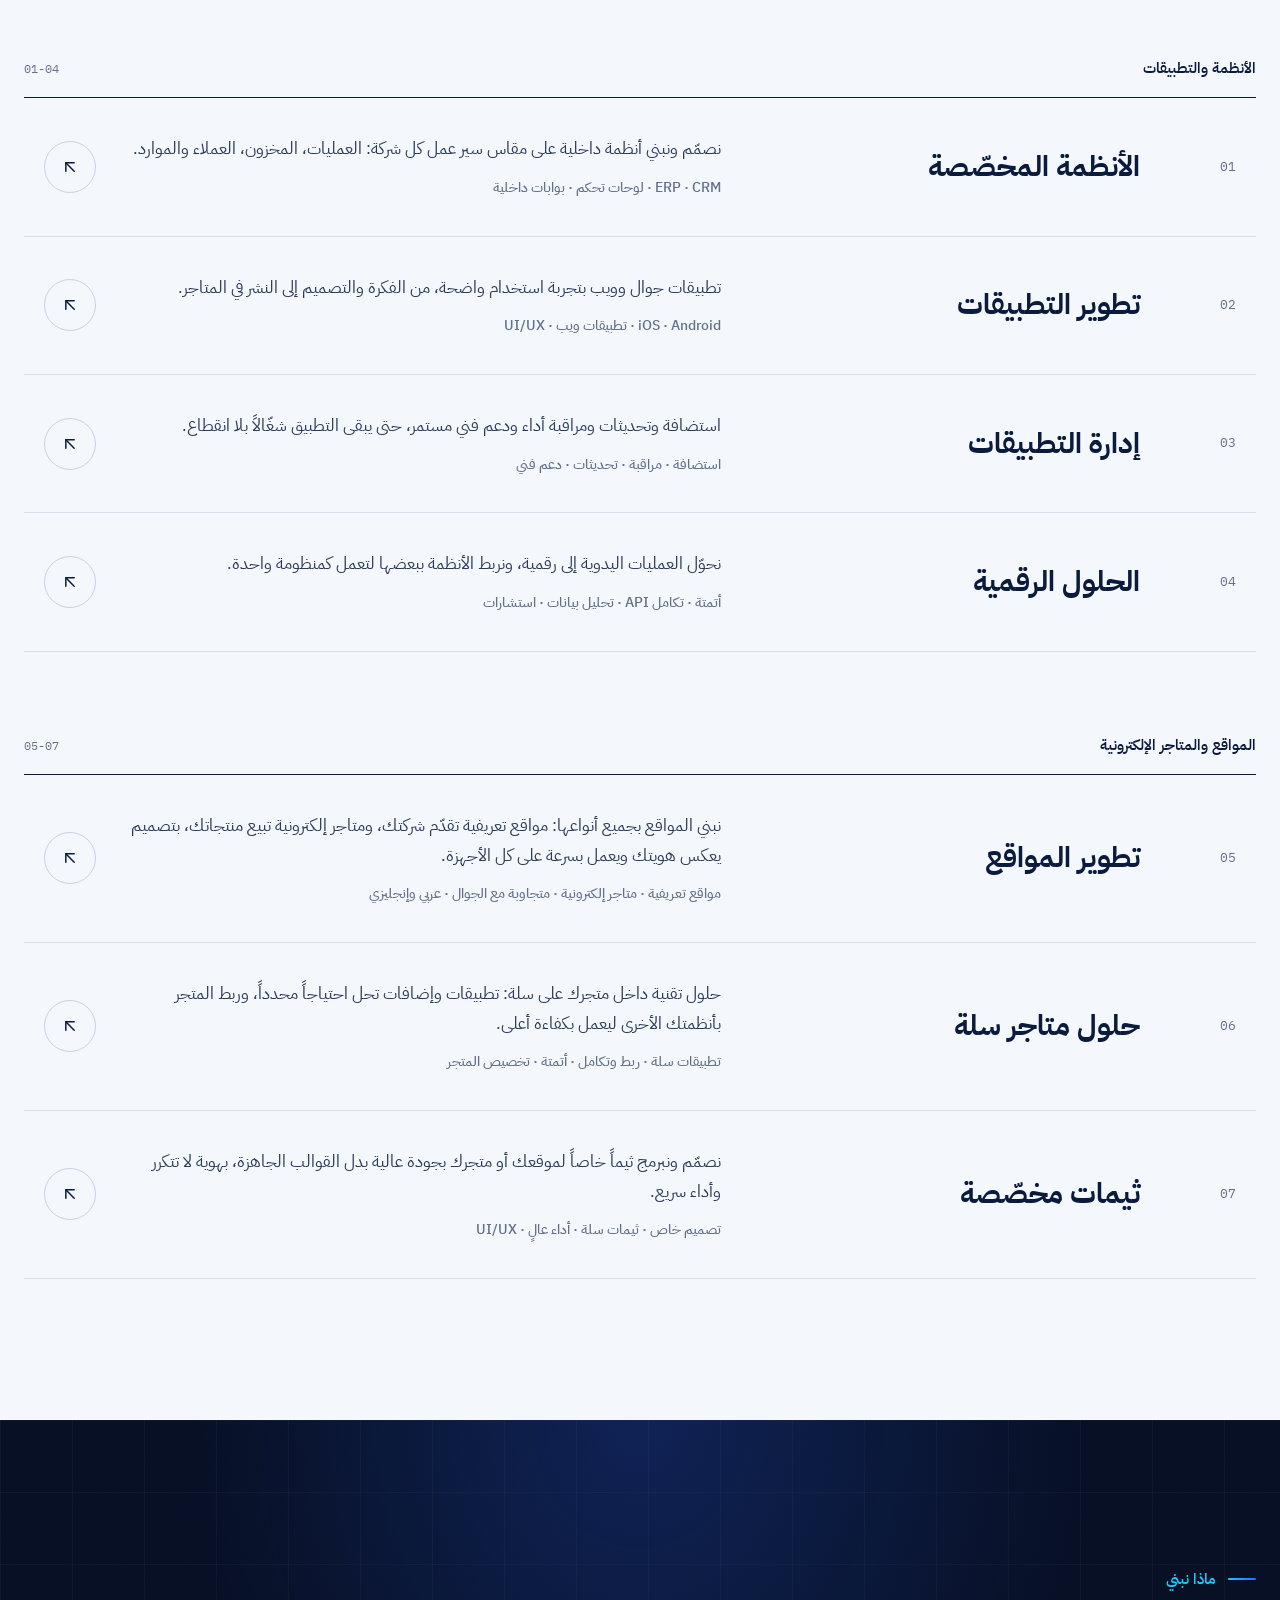
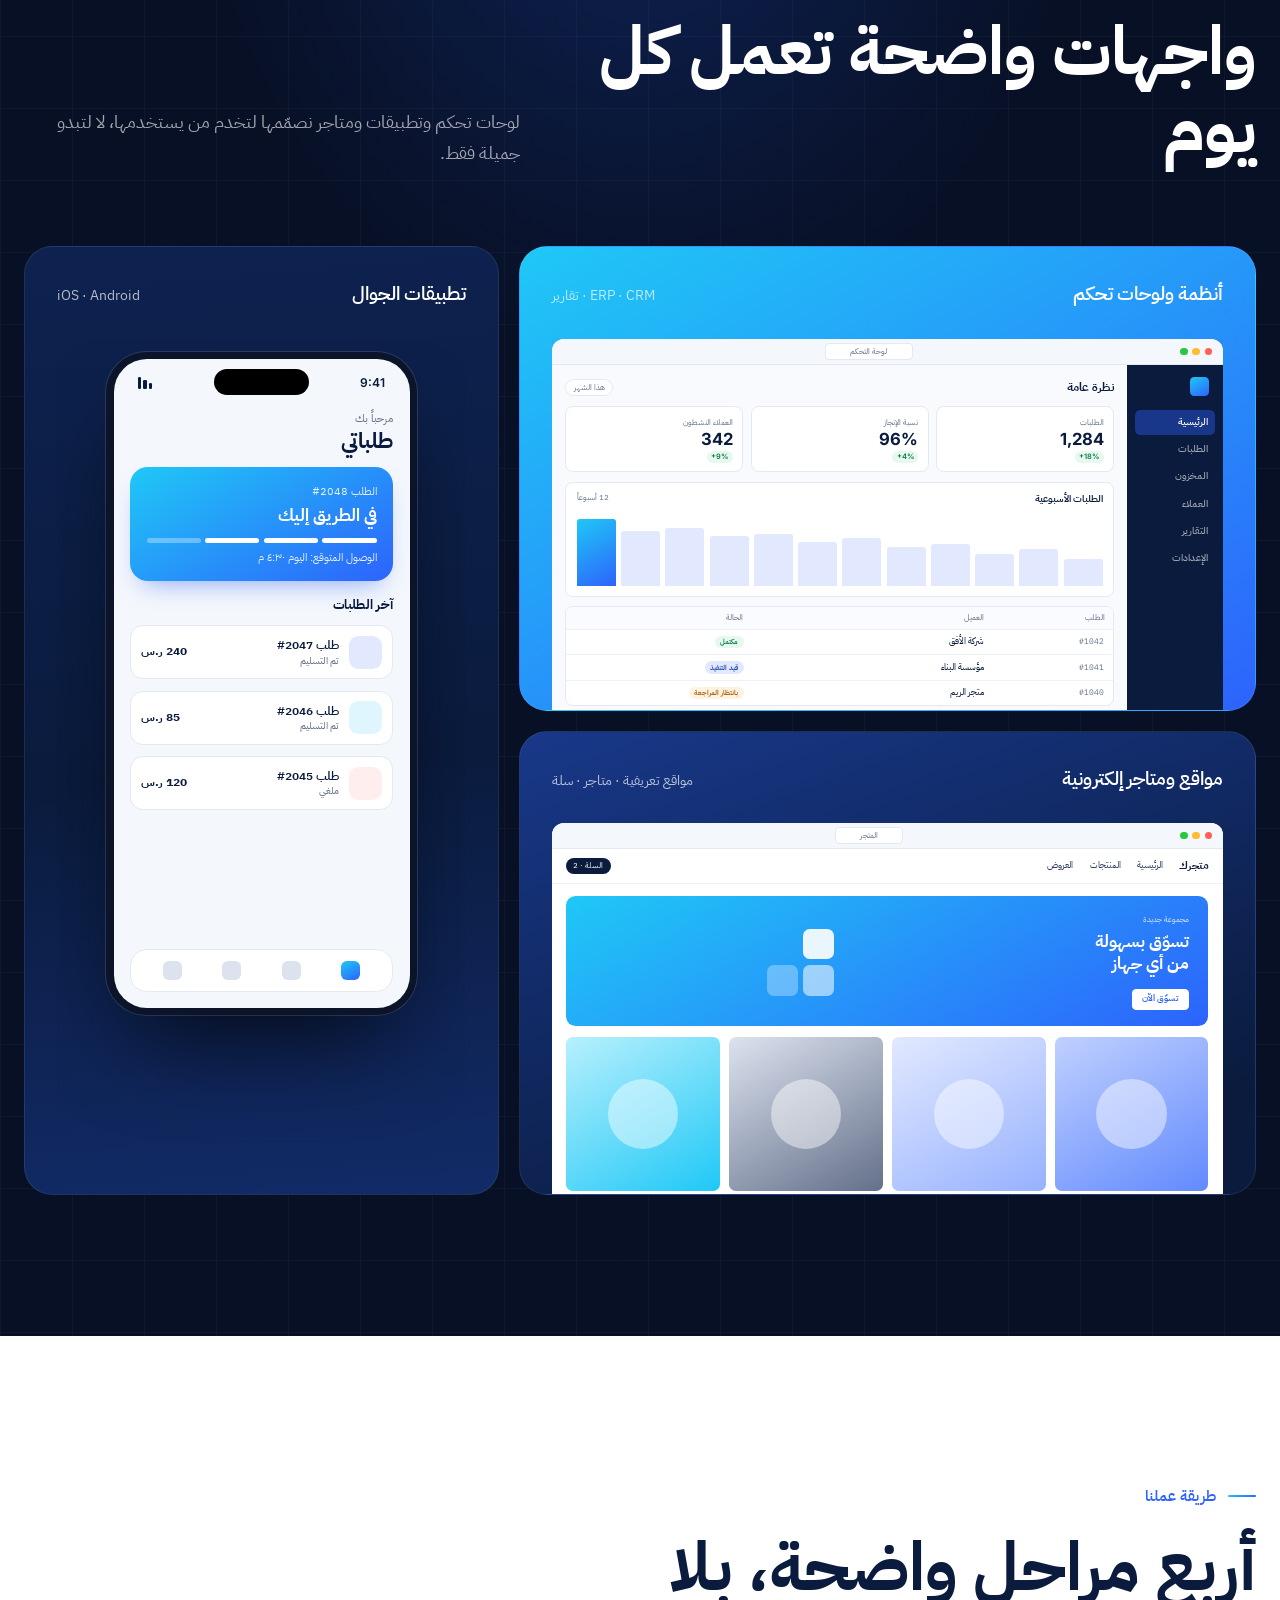
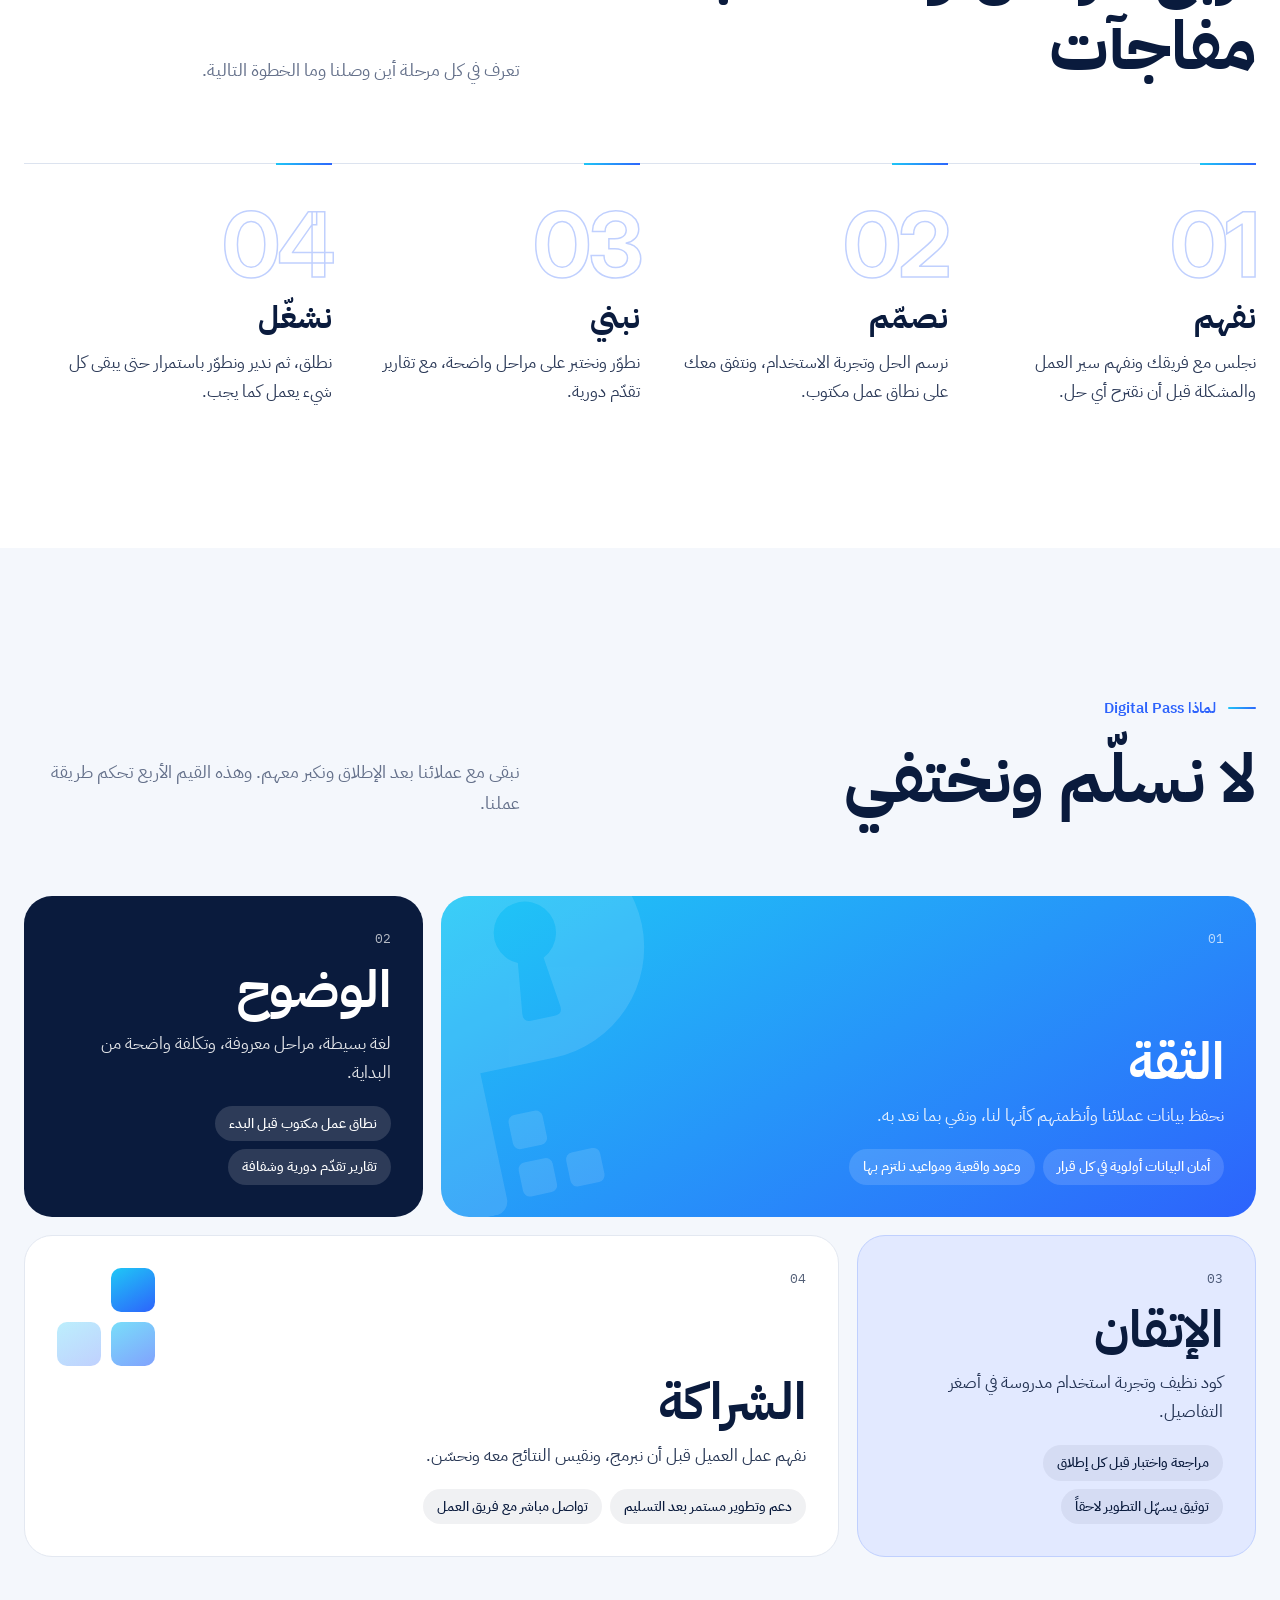
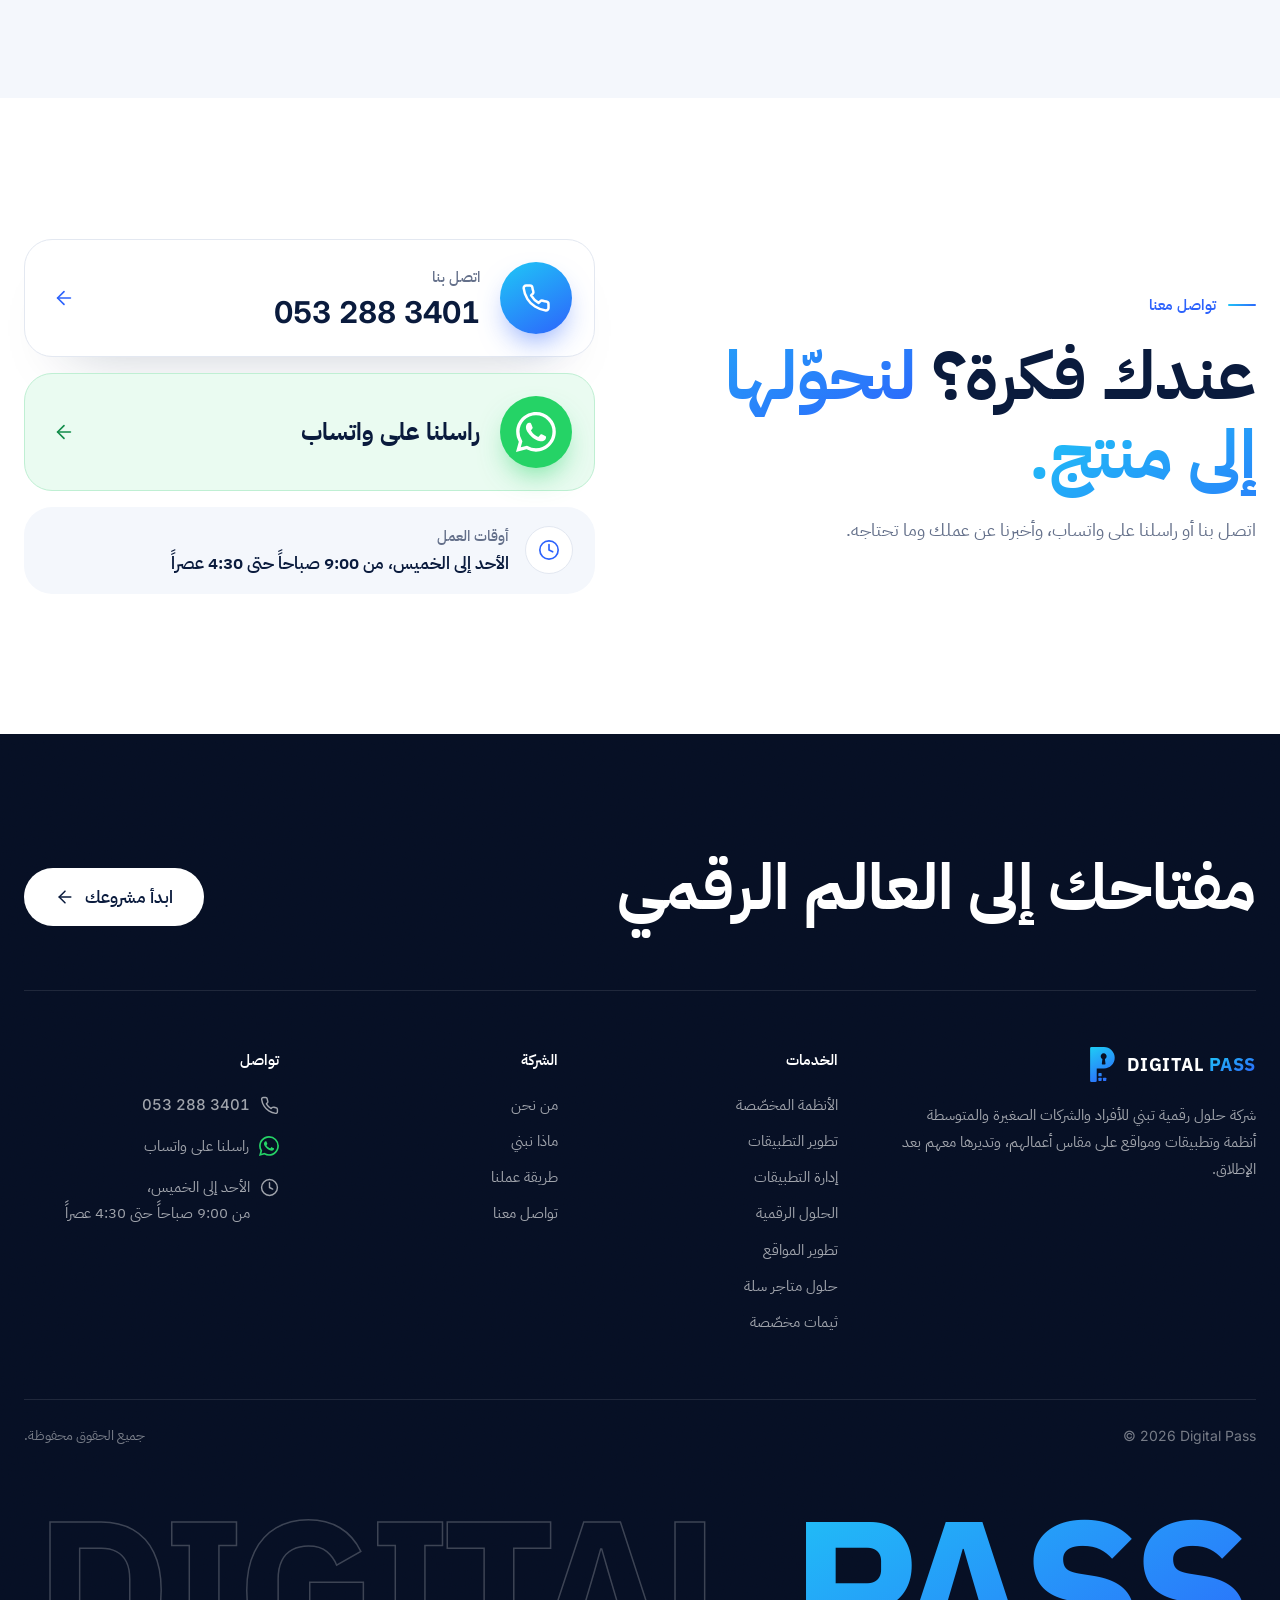
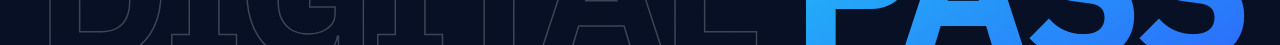
==== commit 60d77649: "HQ model: solid from every side, no people, no veil over the top Per the owner's screenshot (seen fr" ====
--- a/index.html
+++ b/index.html
@@ -27,7 +27,7 @@
   <link href="https://fonts.googleapis.com/css2?family=IBM+Plex+Mono:wght@400;500&family=IBM+Plex+Sans+Arabic:wght@400;500;600;700&family=IBM+Plex+Sans:wght@700&family=Inter:wght@400;500;600;700&display=swap" rel="stylesheet">
 
   <link rel="stylesheet" href="assets/css/style.css?v=20261111d">
-  <link rel="stylesheet" href="assets/css/hq.css?v=m5">
+  <link rel="stylesheet" href="assets/css/hq.css?v=m6">
   <script>document.documentElement.classList.add('js');</script>
 
   <!-- Structured data for search engines. If the phone number changes, update it here too (and in assets/js/config.js). -->
@@ -739,6 +739,6 @@
 <script src="assets/js/config.js?v=20261111d"></script>
 <script src="assets/js/i18n.js?v=20261116n"></script>
 <script src="assets/js/main.js?v=20261111d"></script>
-<script type="module" src="assets/js/hq-viewer.js?v=m5"></script>
+<script type="module" src="assets/js/hq-viewer.js?v=m6"></script>
 </body>
 </html>
--- a/assets/css/hq.css
+++ b/assets/css/hq.css
@@ -9,9 +9,10 @@
   position: relative; isolation: isolate; height: clamp(420px, 72vh, 820px);
   width: 100vw; margin-inline: calc(50% - 50vw); margin-top: clamp(4px, 1vw, 16px);
 }
-.hq-fade { /* the land melts into the page above and below: no edge anywhere */
-  position: absolute; z-index: 2; inset: 0; pointer-events: none;
-  background: linear-gradient(180deg, var(--white) 0%, rgba(255,255,255,0) 9%, rgba(255,255,255,0) 84%, var(--white) 100%);
+.hq-fade { /* the near ground melts into the next section (the far ground fades in the mist, so the top needs no veil
+   that would wash out a zoomed-in tower) */
+  position: absolute; z-index: 2; inset: auto 0 0 0; height: 10%; pointer-events: none;
+  background: linear-gradient(180deg, rgba(255,255,255,0) 0%, var(--white) 100%);
 }
 .hq-stage::before { /* the picture of the model: shown while loading, kept as the fallback */
   content: ""; position: absolute; inset: 0; z-index: 0;
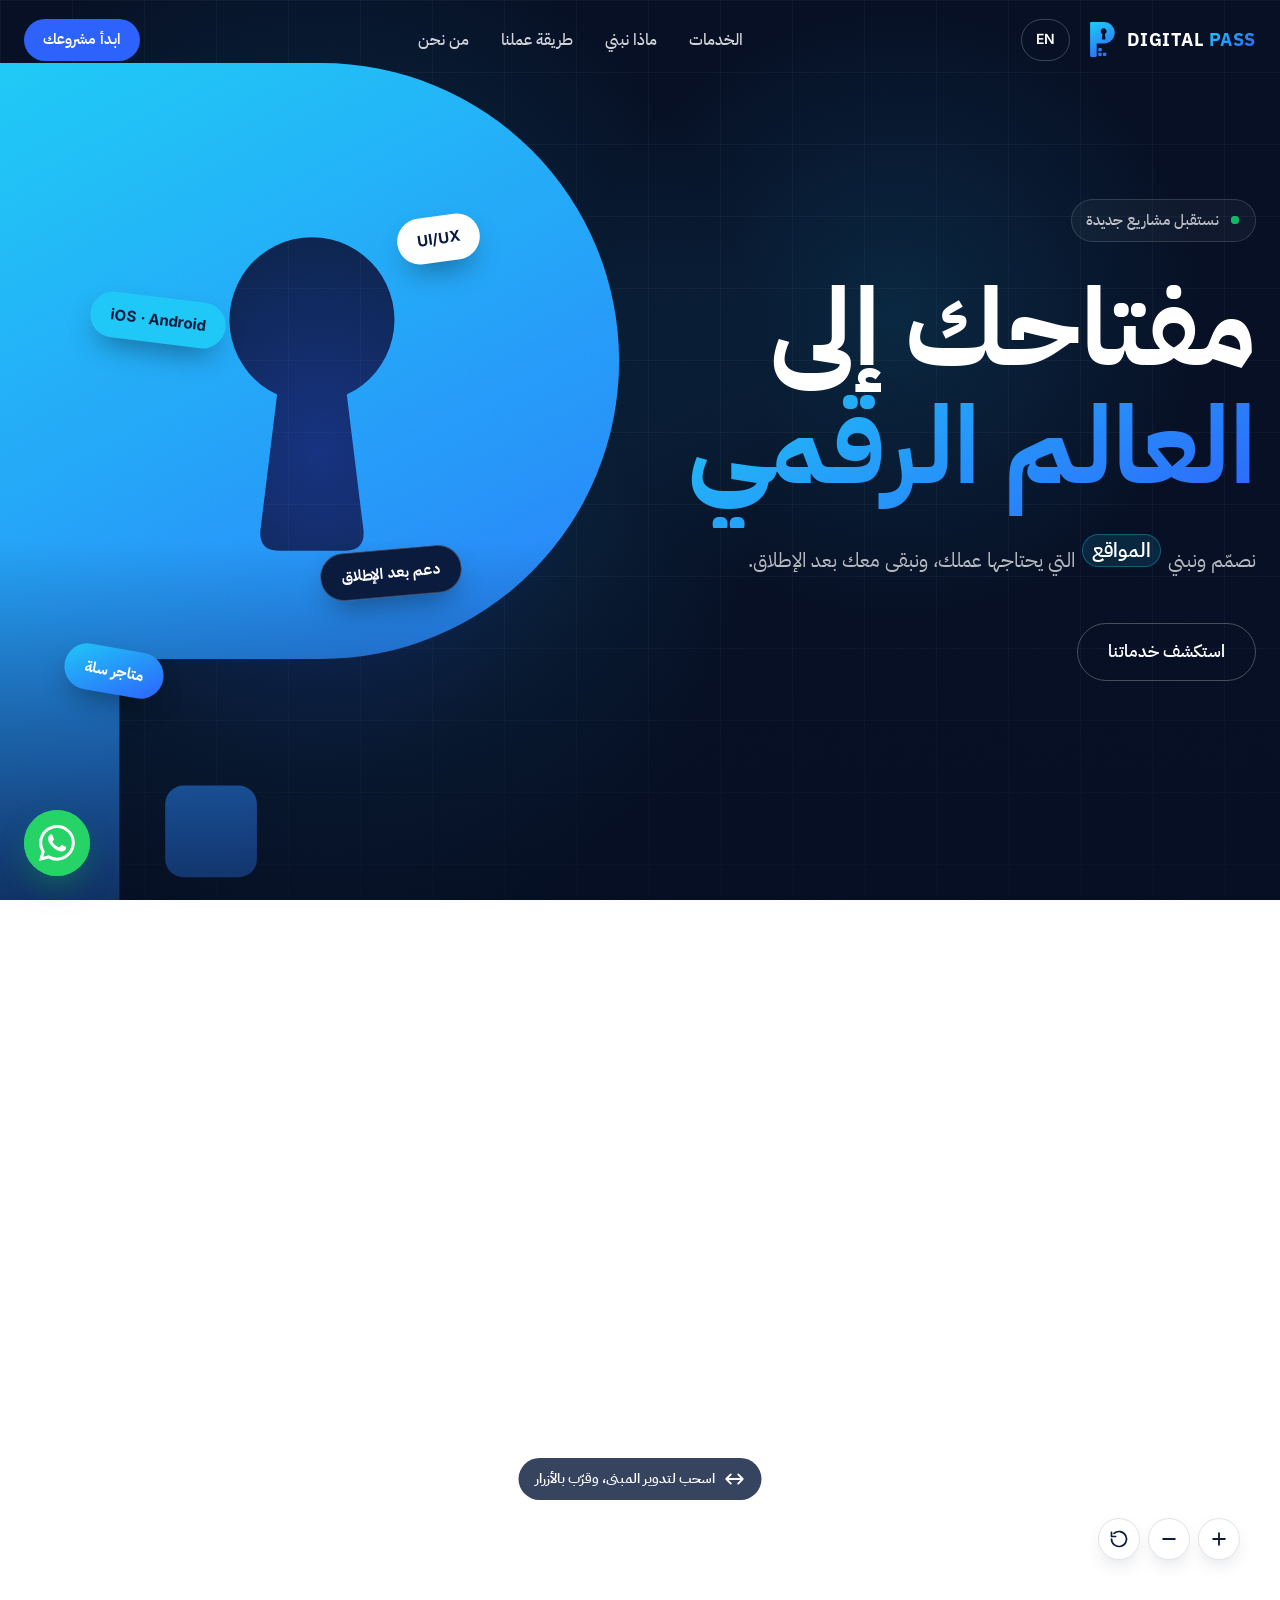
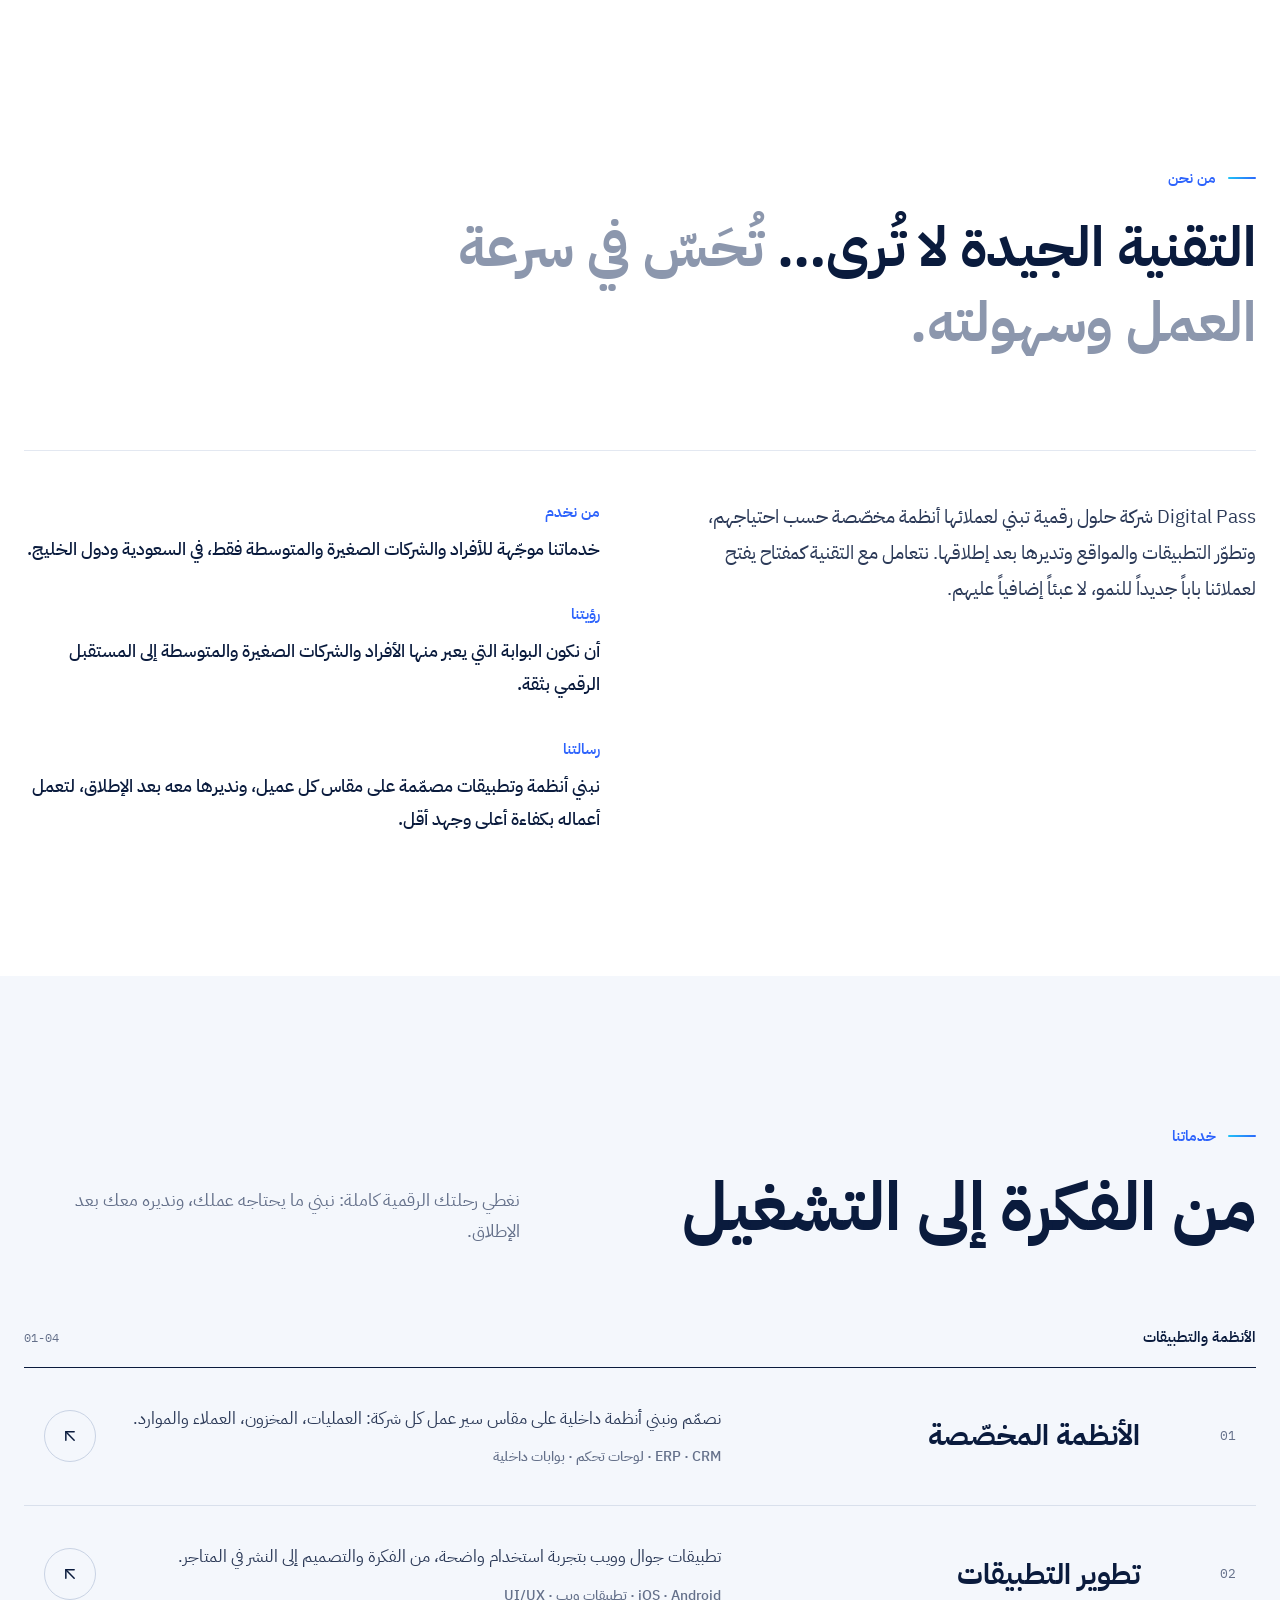
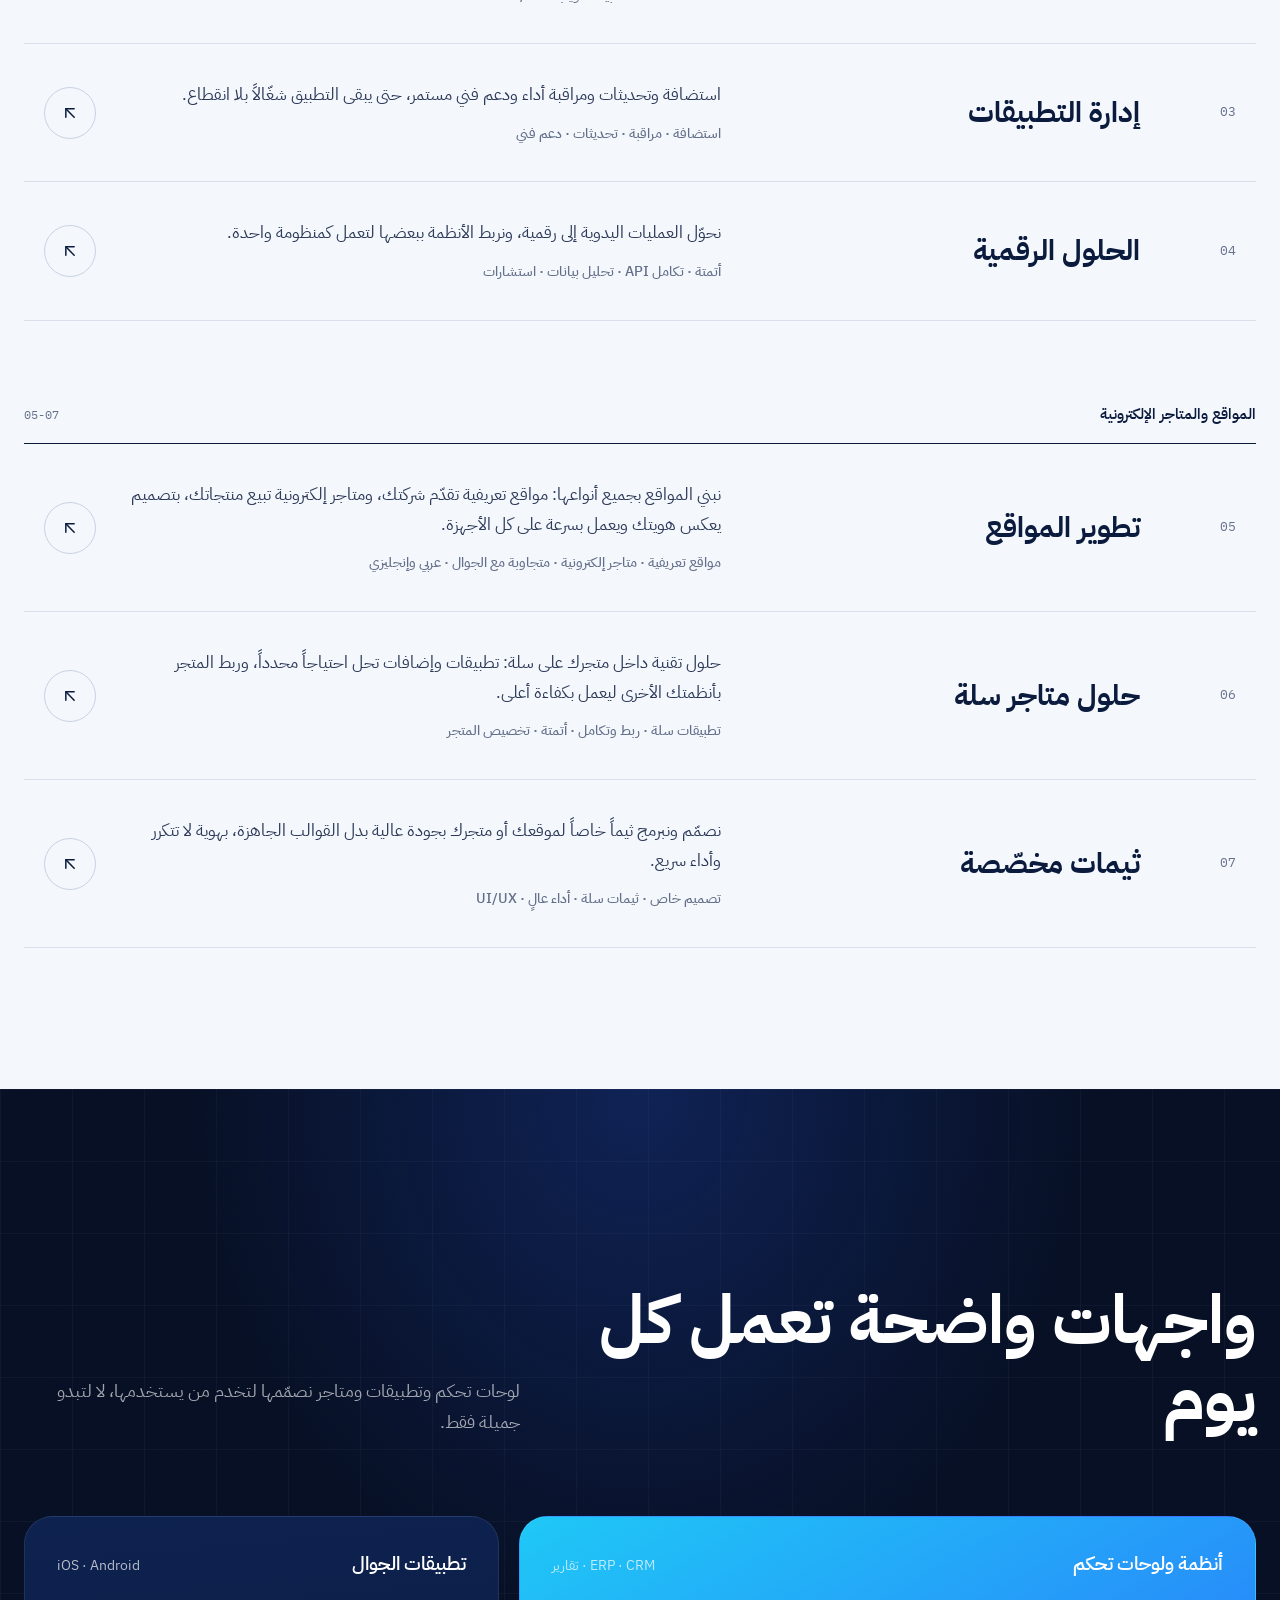
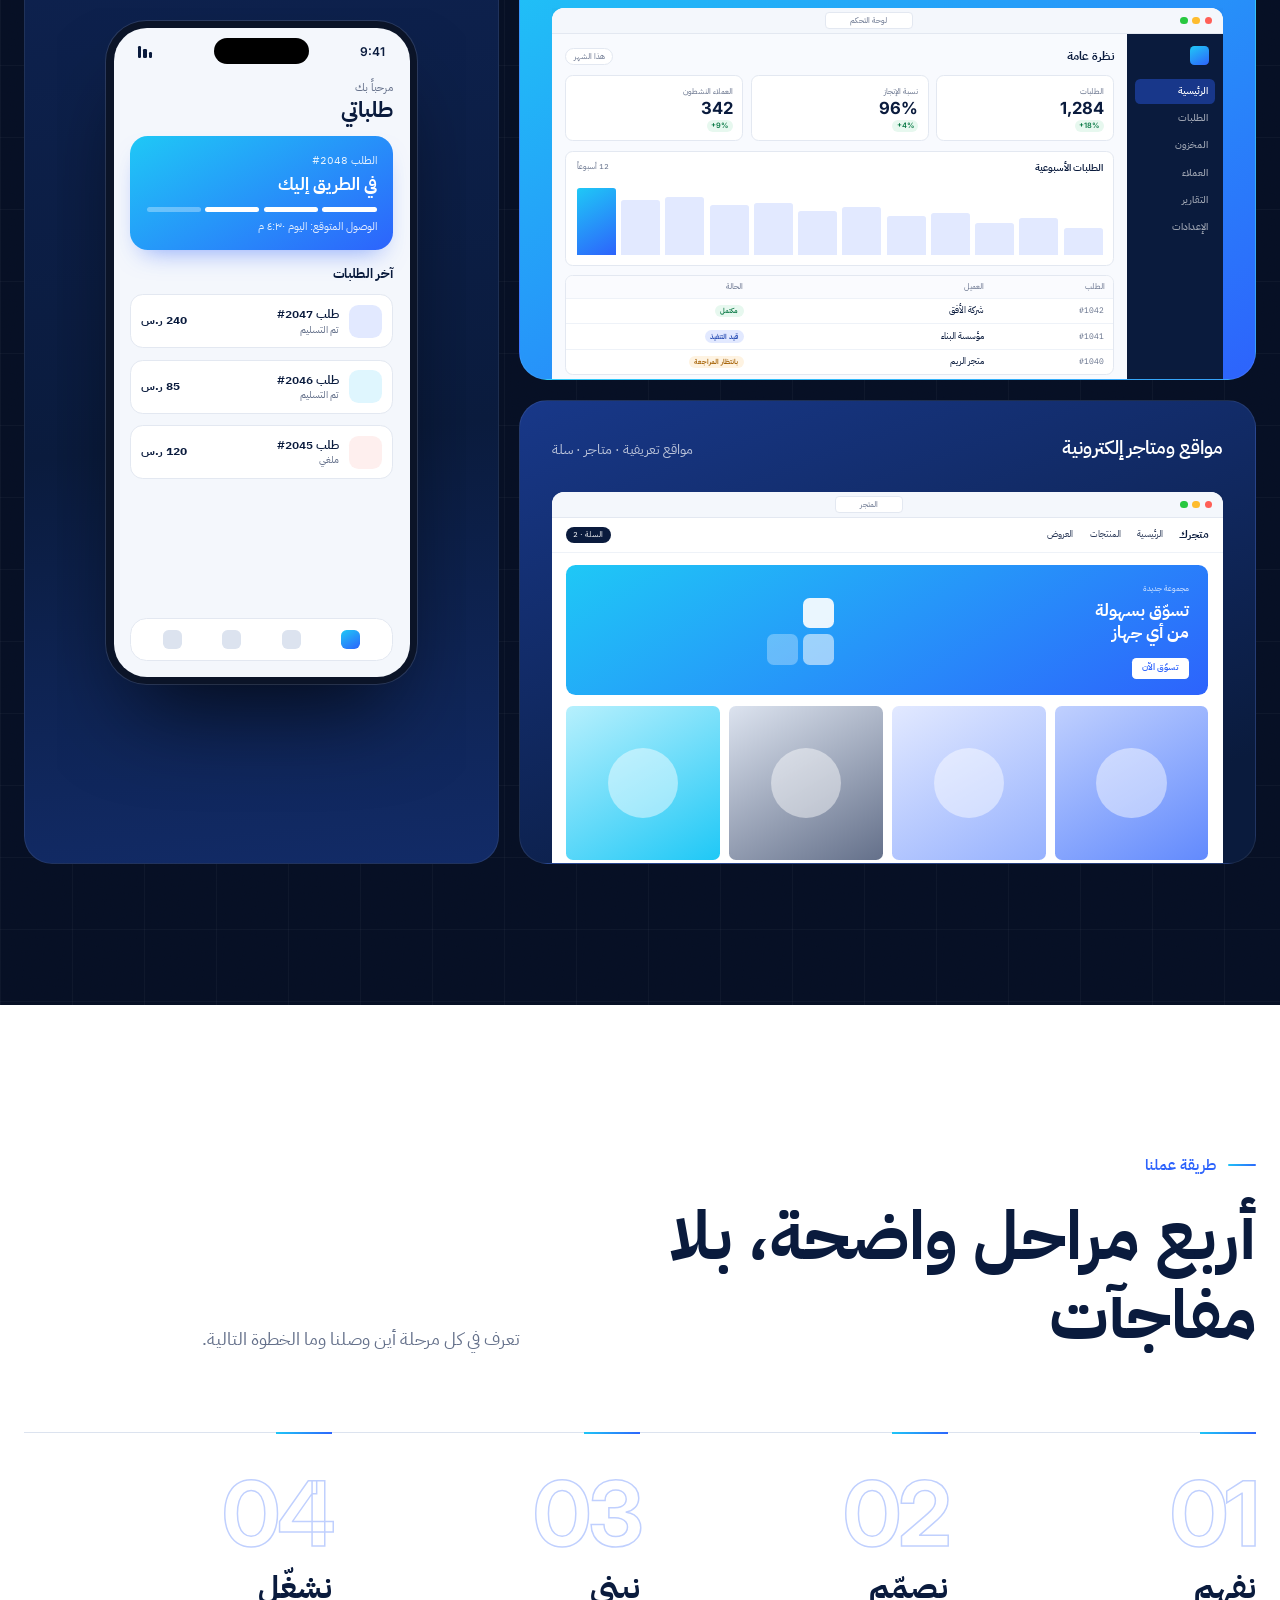
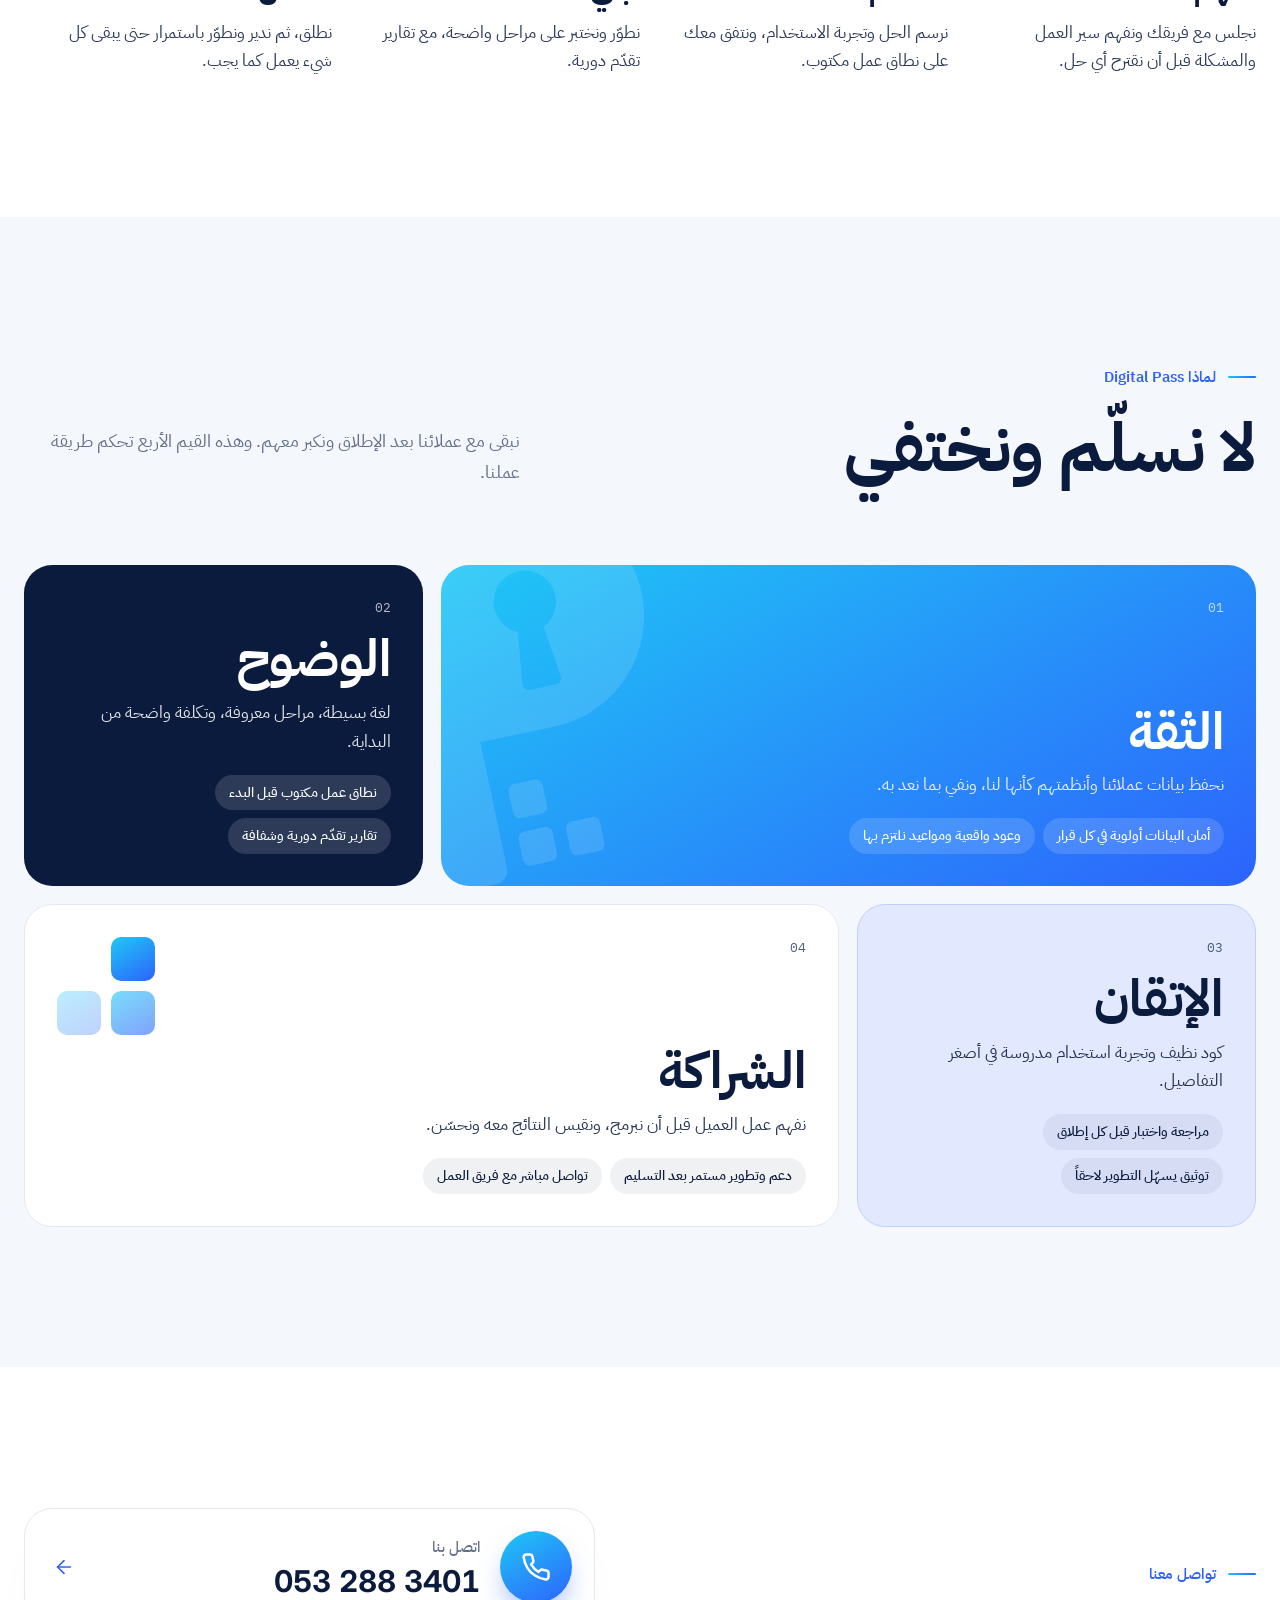
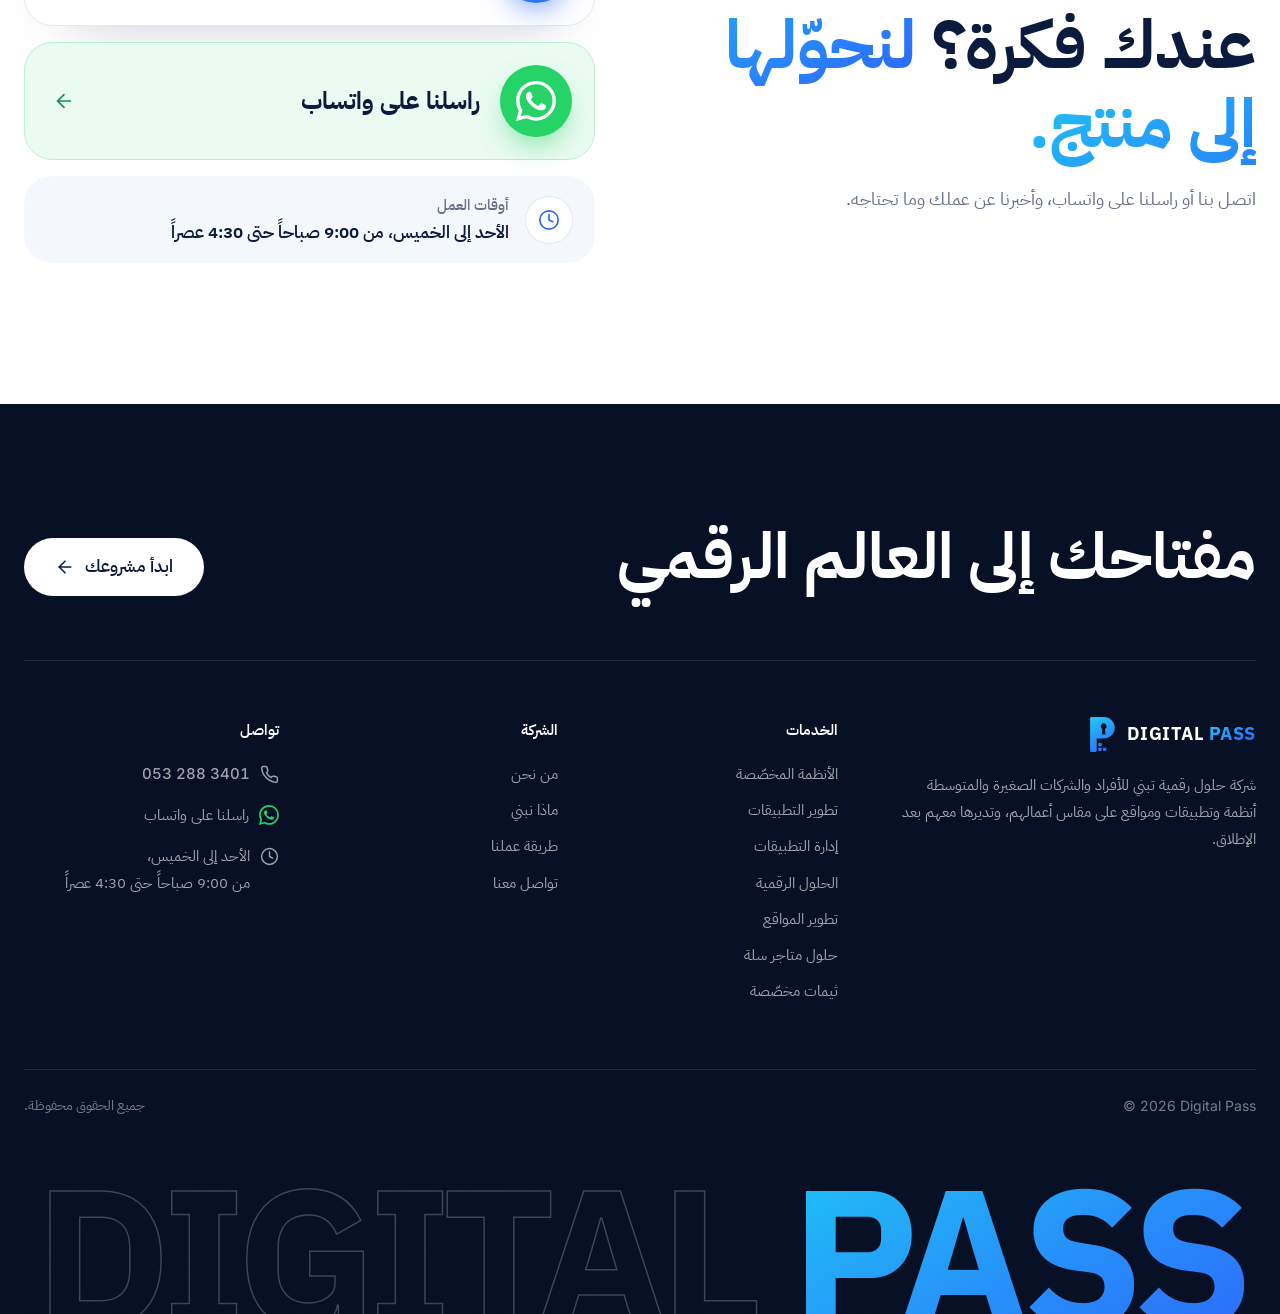
==== commit 6c2fc0ef: "Remove the hero "Start a project" button and the model section heading Per the owner: the hero keeps" ====
--- a/index.html
+++ b/index.html
@@ -27,7 +27,7 @@
   <link href="https://fonts.googleapis.com/css2?family=IBM+Plex+Mono:wght@400;500&family=IBM+Plex+Sans+Arabic:wght@400;500;600;700&family=IBM+Plex+Sans:wght@700&family=Inter:wght@400;500;600;700&display=swap" rel="stylesheet">
 
   <link rel="stylesheet" href="assets/css/style.css?v=20261111d">
-  <link rel="stylesheet" href="assets/css/hq.css?v=m6">
+  <link rel="stylesheet" href="assets/css/hq.css?v=m7">
   <script>document.documentElement.classList.add('js');</script>
 
   <!-- Structured data for search engines. If the phone number changes, update it here too (and in assets/js/config.js). -->
@@ -255,10 +255,6 @@
         <h1 class="hero-title reveal" data-i18n-html="hero.title">مفتاحك إلى<br><span class="text-grad">العالم الرقمي</span></h1>
         <p class="hero-lead reveal" data-i18n-html="hero.lead">نصمّم ونبني <span class="rotator" data-words="الأنظمة|التطبيقات|المواقع|متاجر سلة|الثيمات"><span class="rotator-word">الأنظمة</span></span> التي يحتاجها عملك، ونبقى معك بعد الإطلاق.</p>
         <div class="hero-actions reveal">
-          <a href="#contact" class="btn btn-light btn-lg magnetic">
-            <span data-i18n="hero.cta">ابدأ مشروعك</span>
-            <svg class="icon arrow" aria-hidden="true"><use href="#i-arrow"/></svg>
-          </a>
           <a href="#services" class="btn btn-ghost btn-lg" data-i18n="hero.cta2">استكشف خدماتنا</a>
         </div>
       </div>
@@ -275,15 +271,8 @@
   </section>
 
   <!-- ============ The Digital Pass model (3D, drag to rotate) ============ -->
-  <section class="section hq" id="hq" aria-labelledby="hq-title">
+  <section class="section hq" id="hq" aria-label="مجسّم Digital Pass" data-i18n-aria="hq.label">
     <div class="container">
-      <div class="section-top">
-        <div>
-          <p class="label reveal" data-i18n="hq.label">مجسّم Digital Pass</p>
-          <h2 class="h2 reveal" id="hq-title" data-i18n="hq.title">نبني حلولك الرقمية، طابقاً فوق طابق</h2>
-        </div>
-        <p class="section-lead reveal" data-i18n="hq.lead">مجسّم ثلاثي الأبعاد بهوية Digital Pass: من الأساس إلى السطح، كل طابق خطوة في رحلتك الرقمية. حرّكه وتأمّله من كل الجهات.</p>
-      </div>
       <div class="hq-stage reveal" data-hq>
         <div class="hq-fade" aria-hidden="true"></div>
         <canvas class="hq-canvas" tabindex="0" role="img" aria-label="مجسّم ثلاثي الأبعاد لمبنى Digital Pass: اسحبه لتدويره، والأسهم للتدوير، و+ و− للتقريب والتبعيد" data-i18n-aria="hq.aria"></canvas>
@@ -737,7 +726,7 @@
 </a>
 
 <script src="assets/js/config.js?v=20261111d"></script>
-<script src="assets/js/i18n.js?v=20261116n"></script>
+<script src="assets/js/i18n.js?v=20261116p"></script>
 <script src="assets/js/main.js?v=20261111d"></script>
 <script type="module" src="assets/js/hq-viewer.js?v=m6"></script>
 </body>
--- a/assets/css/hq.css
+++ b/assets/css/hq.css
@@ -3,8 +3,7 @@
    No frame: the stage runs edge to edge, the canvas is transparent and the land fades into the page colour, so the
    campus sits inside the page. A picture shows first (and stays if WebGL is missing or failed).
    ========================================================================== */
-.hq { position: relative; padding-bottom: clamp(24px, 3vw, 48px); background: var(--white); overflow: hidden; }
-.hq .section-top { margin-bottom: 0; }
+.hq { position: relative; padding-block: clamp(8px, 1.5vw, 20px) clamp(24px, 3vw, 48px); background: var(--white); overflow: hidden; }
 .hq-stage {
   position: relative; isolation: isolate; height: clamp(420px, 72vh, 820px);
   width: 100vw; margin-inline: calc(50% - 50vw); margin-top: clamp(4px, 1vw, 16px);
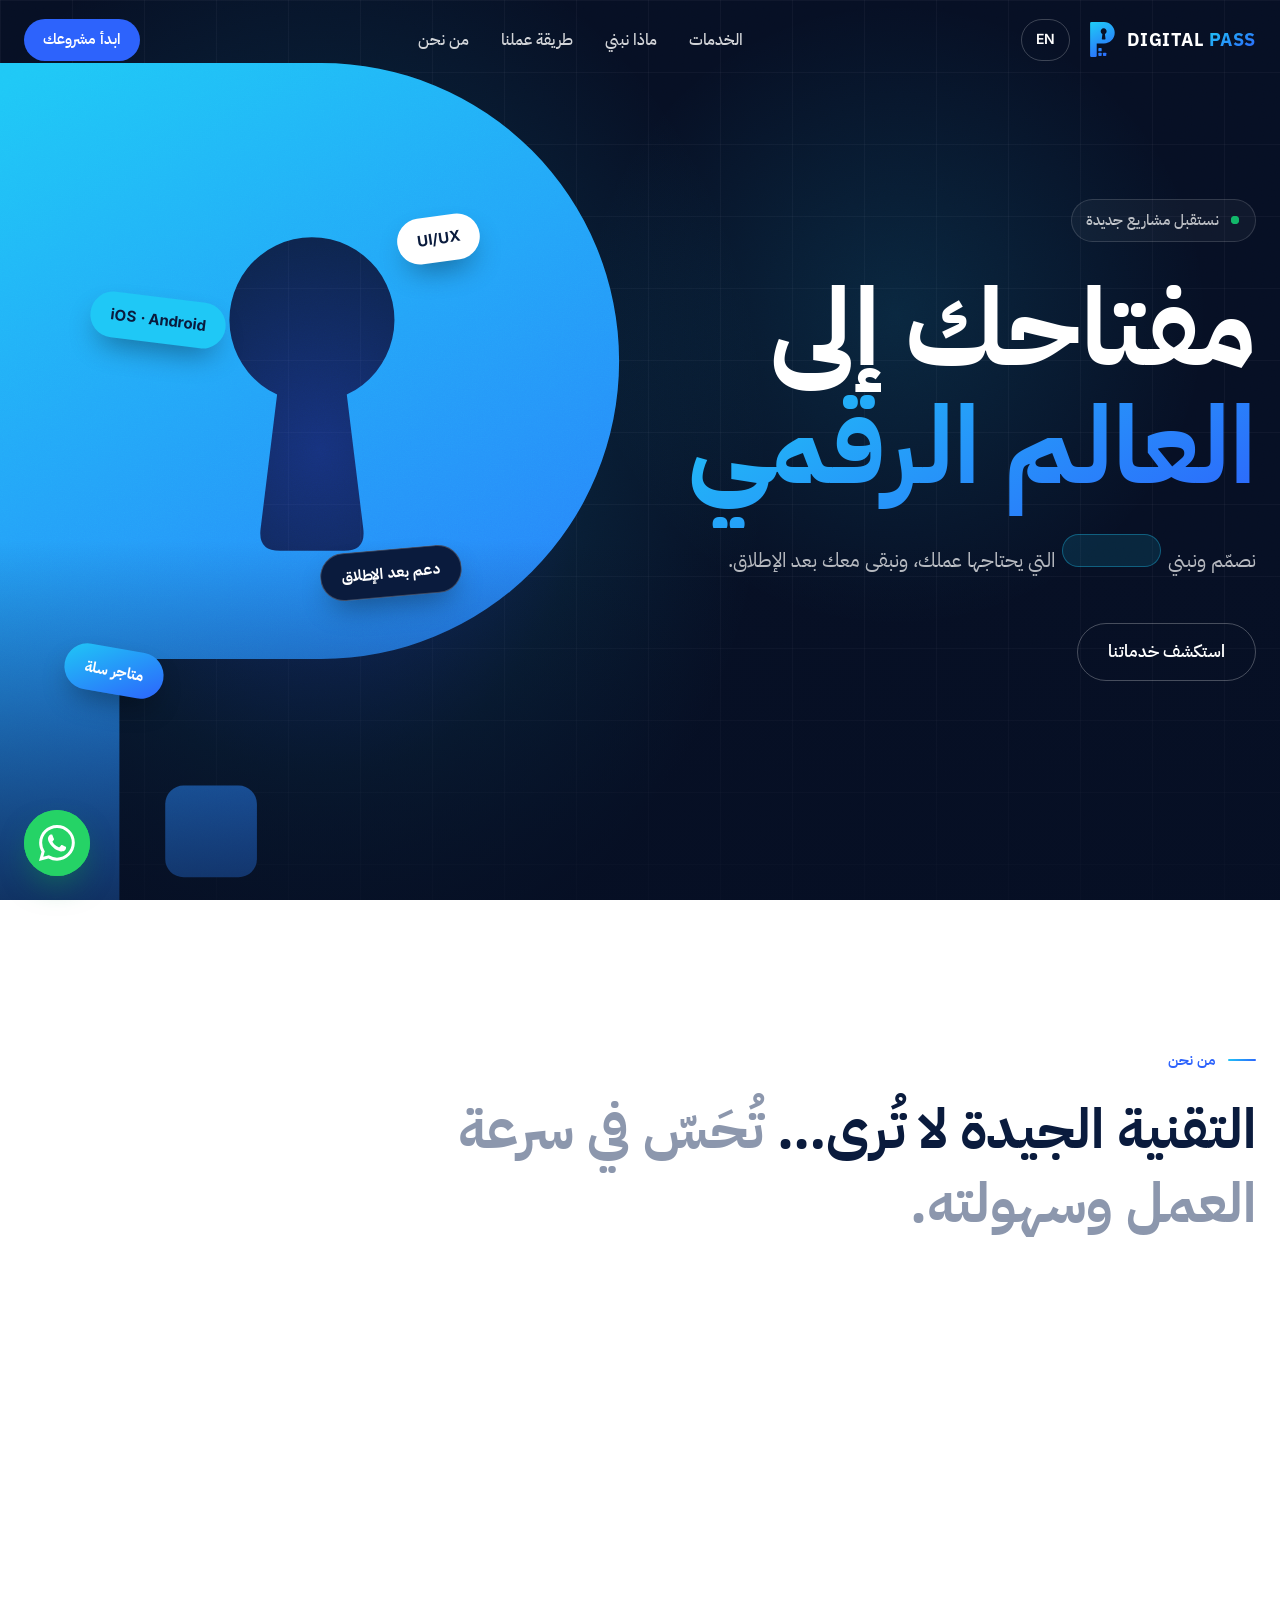
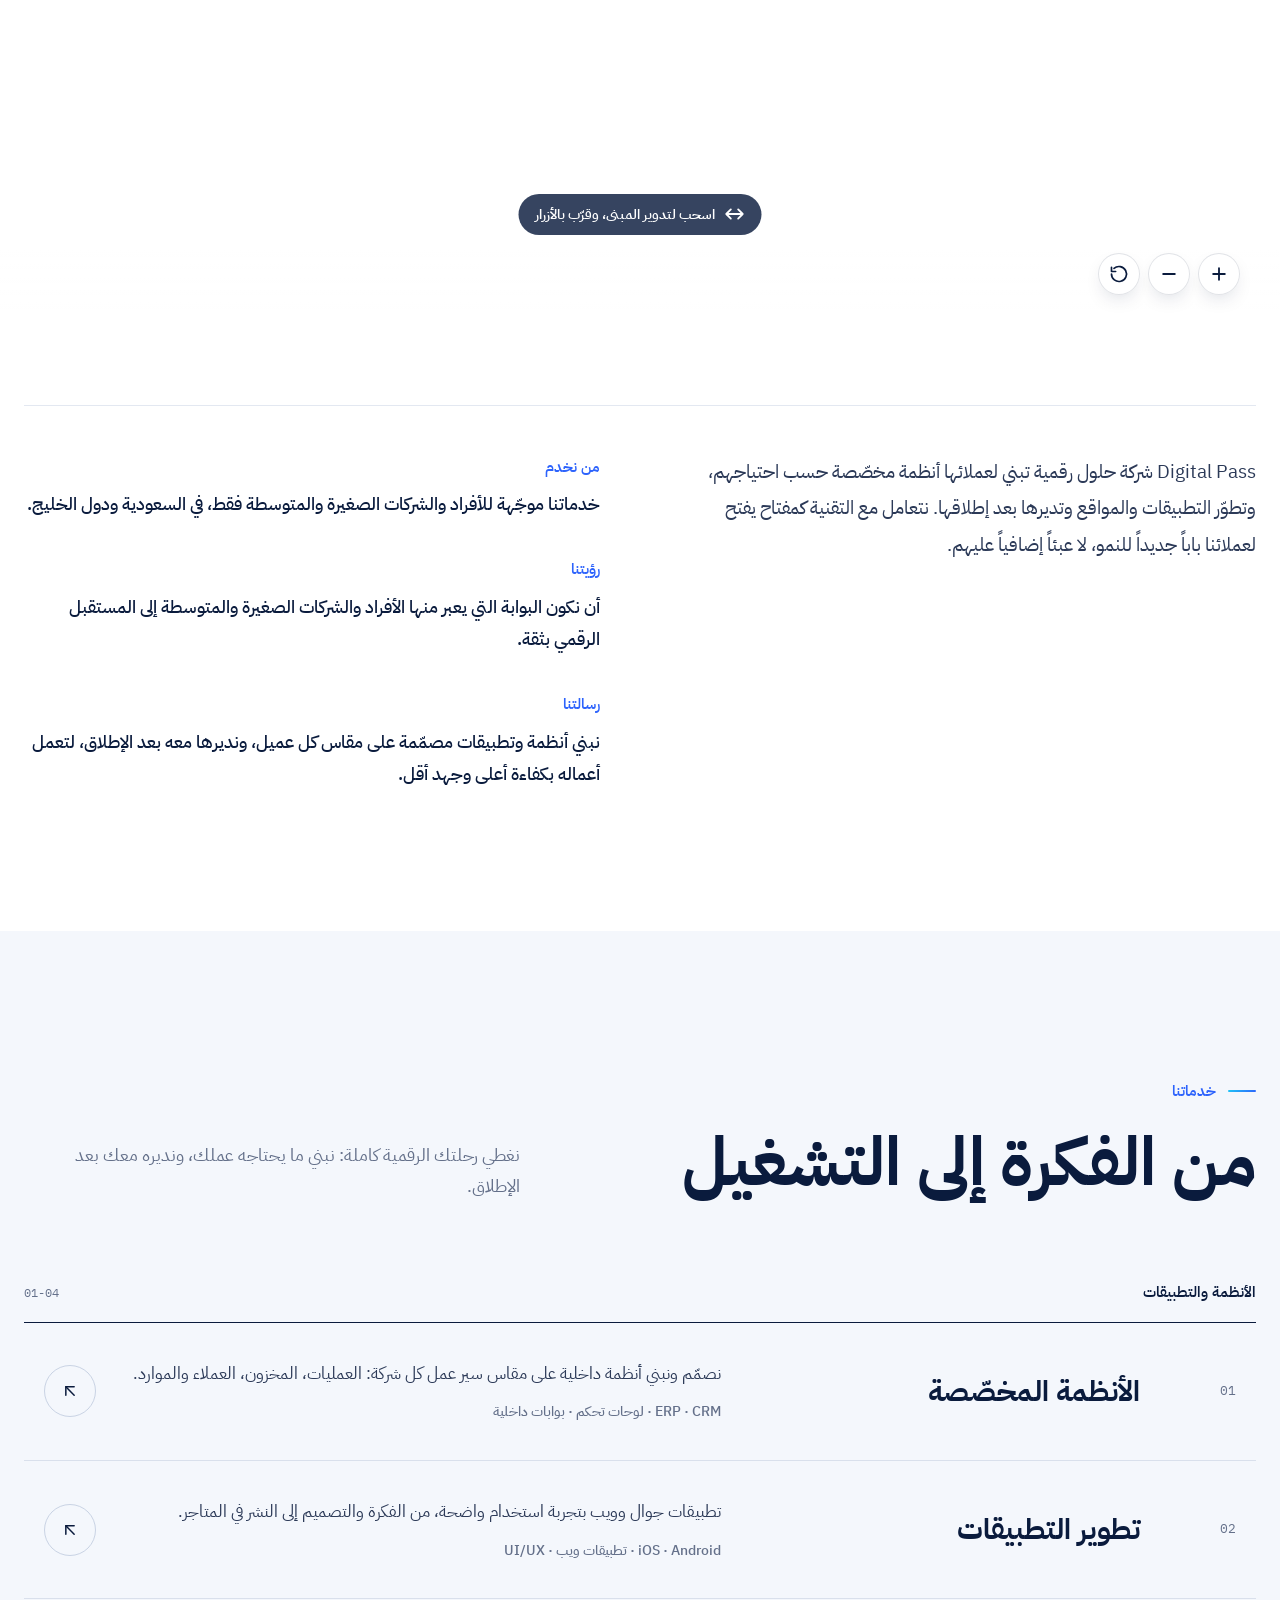
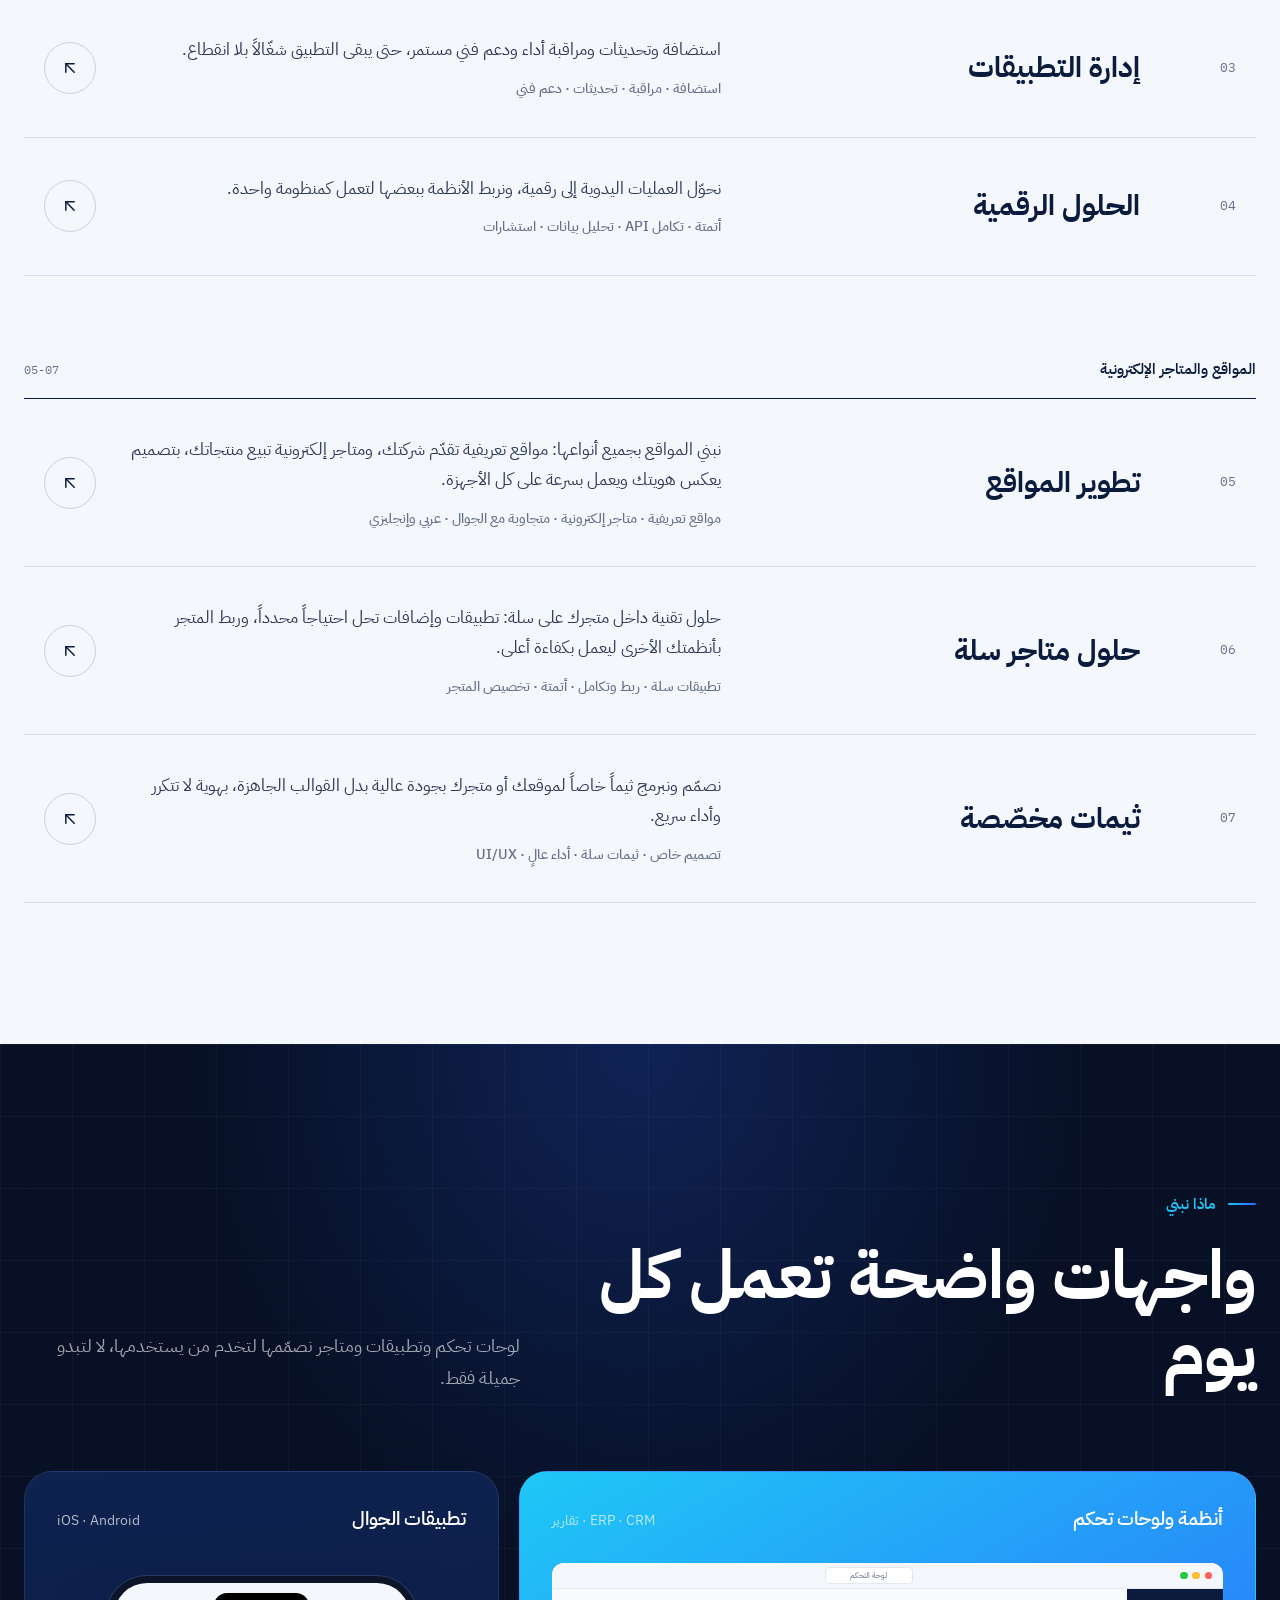
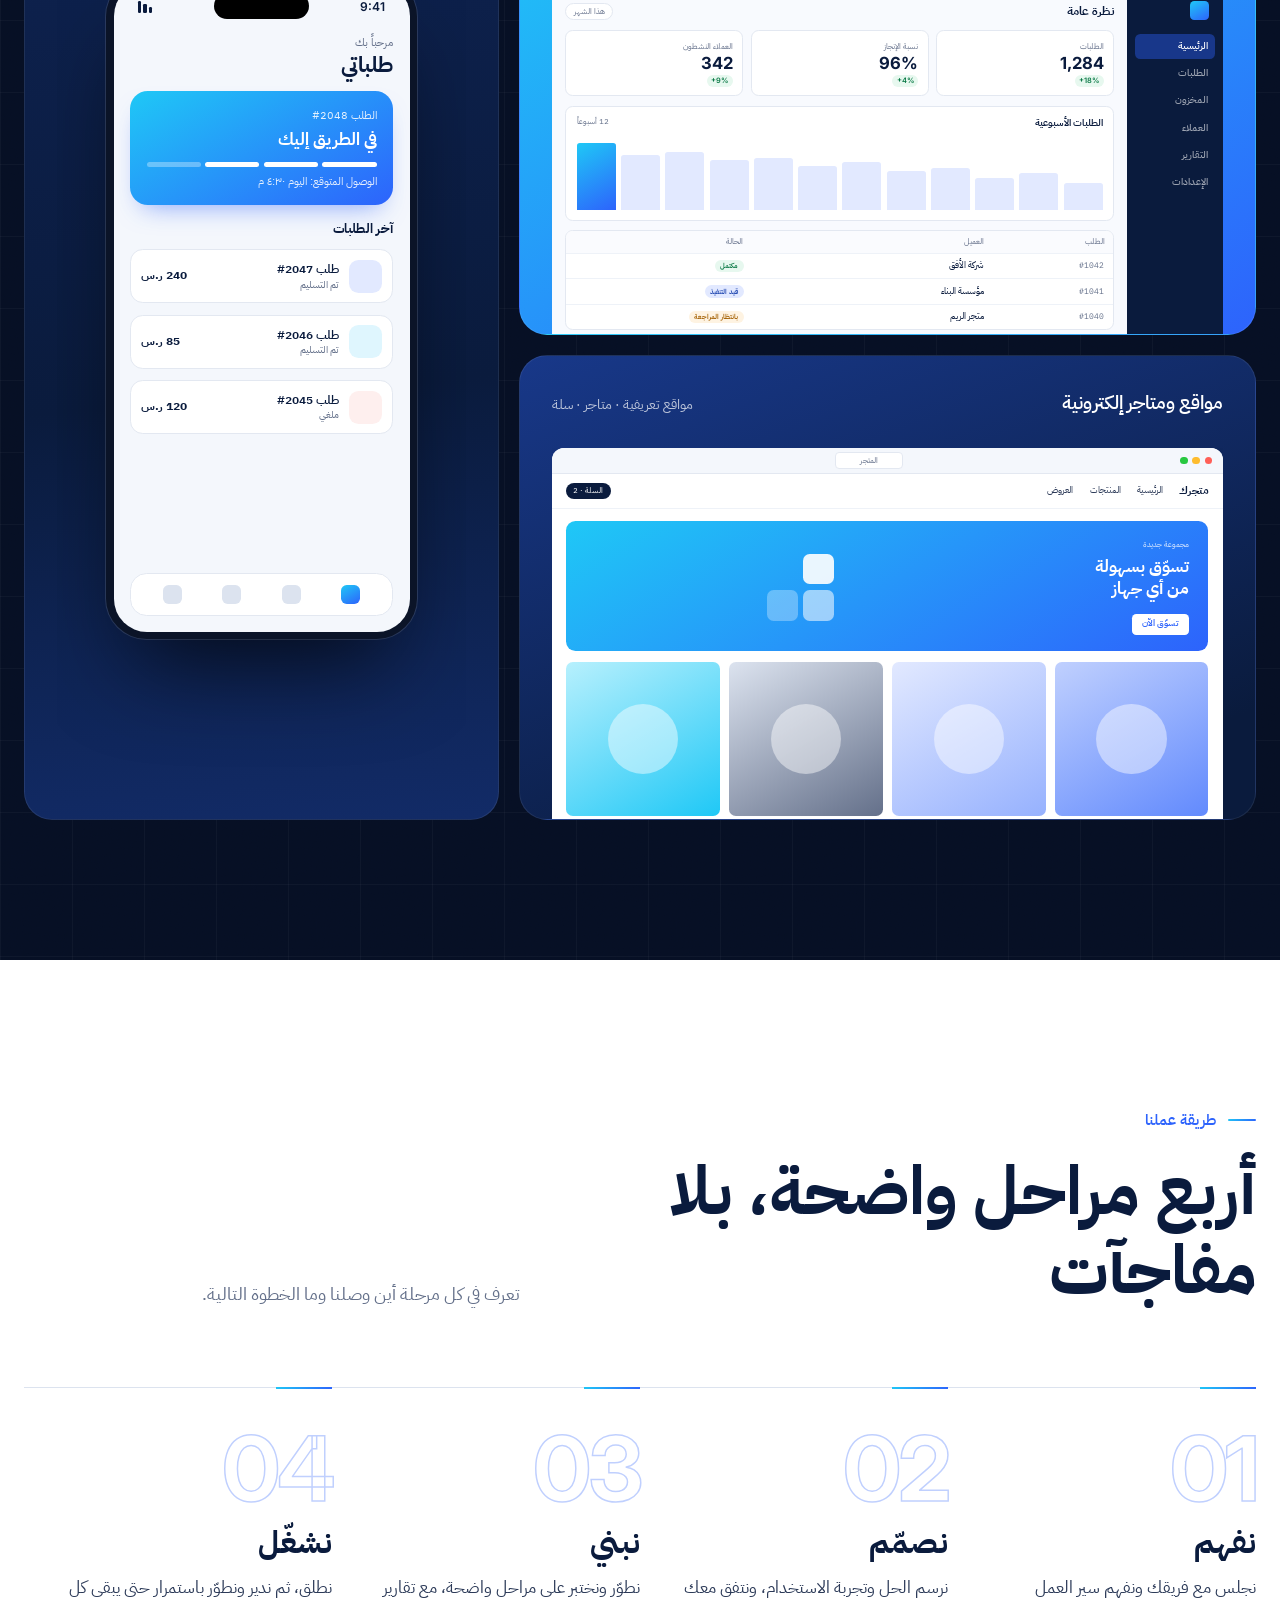
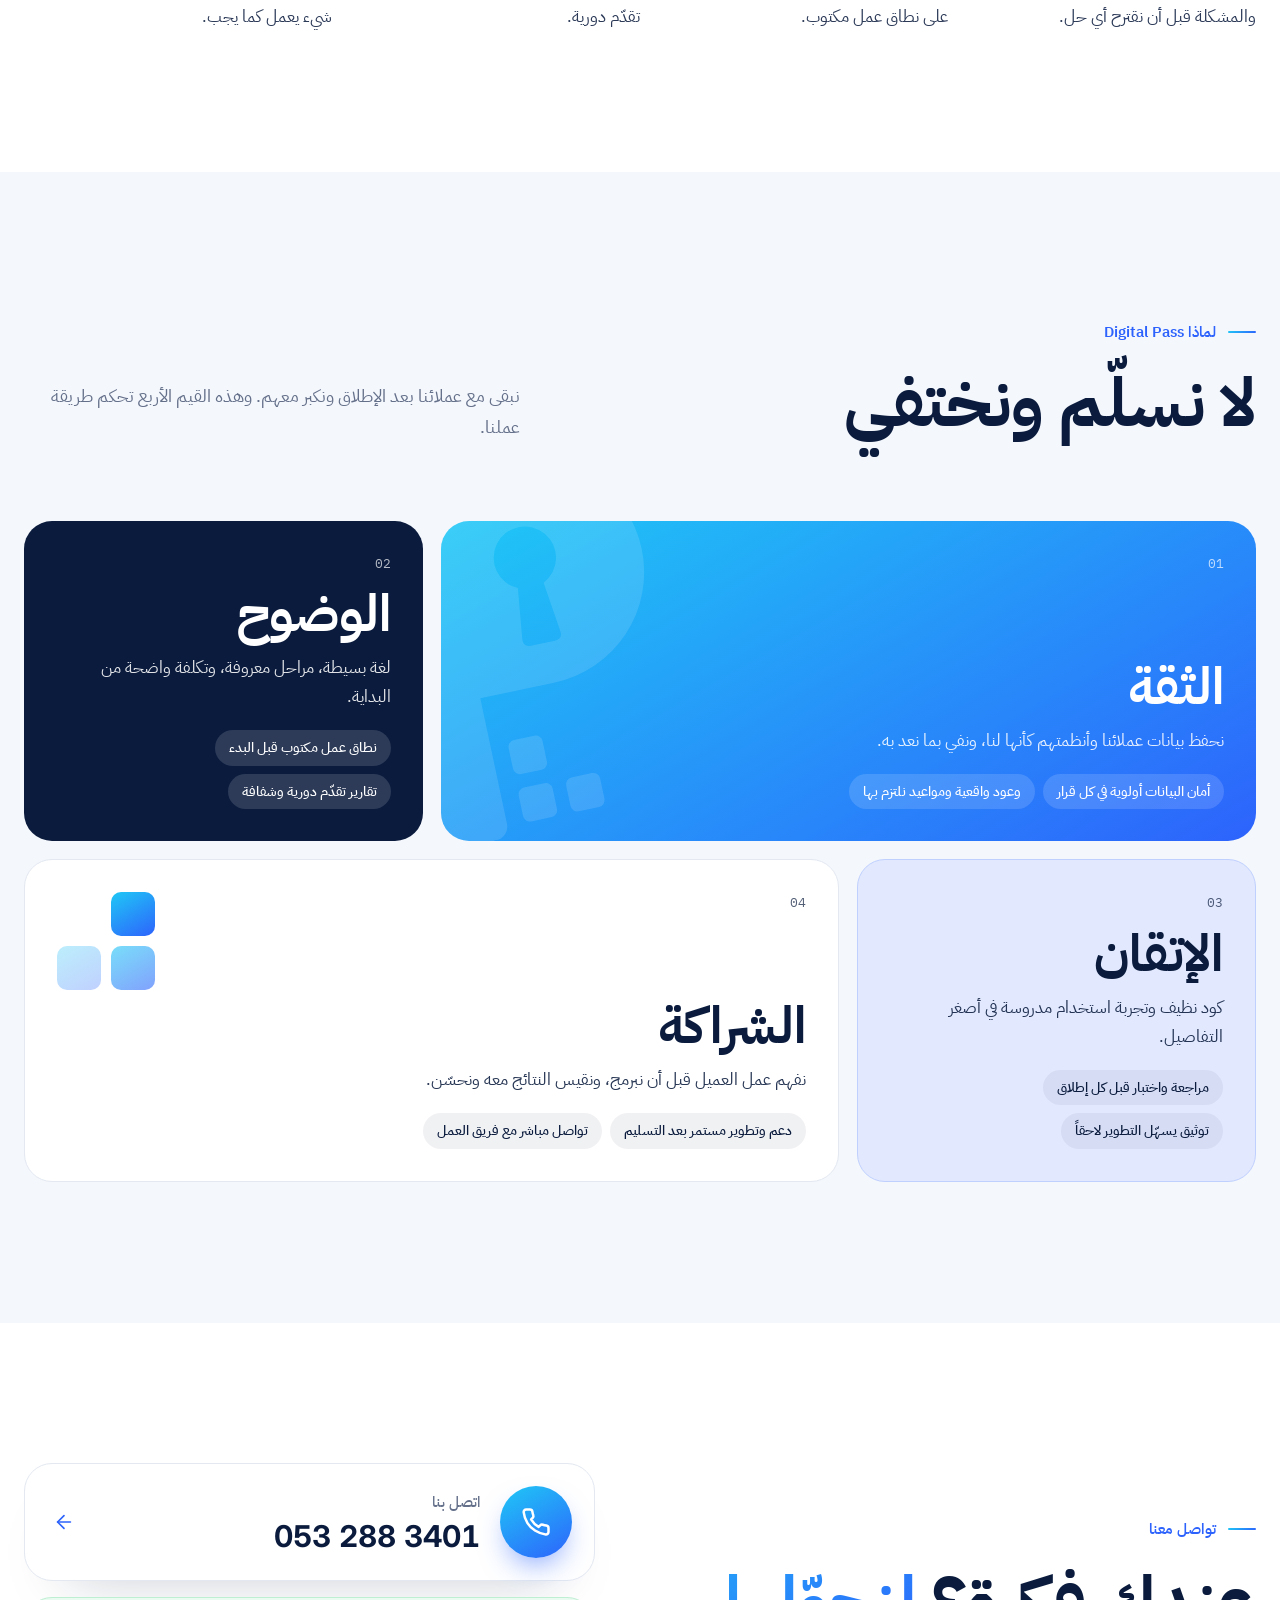
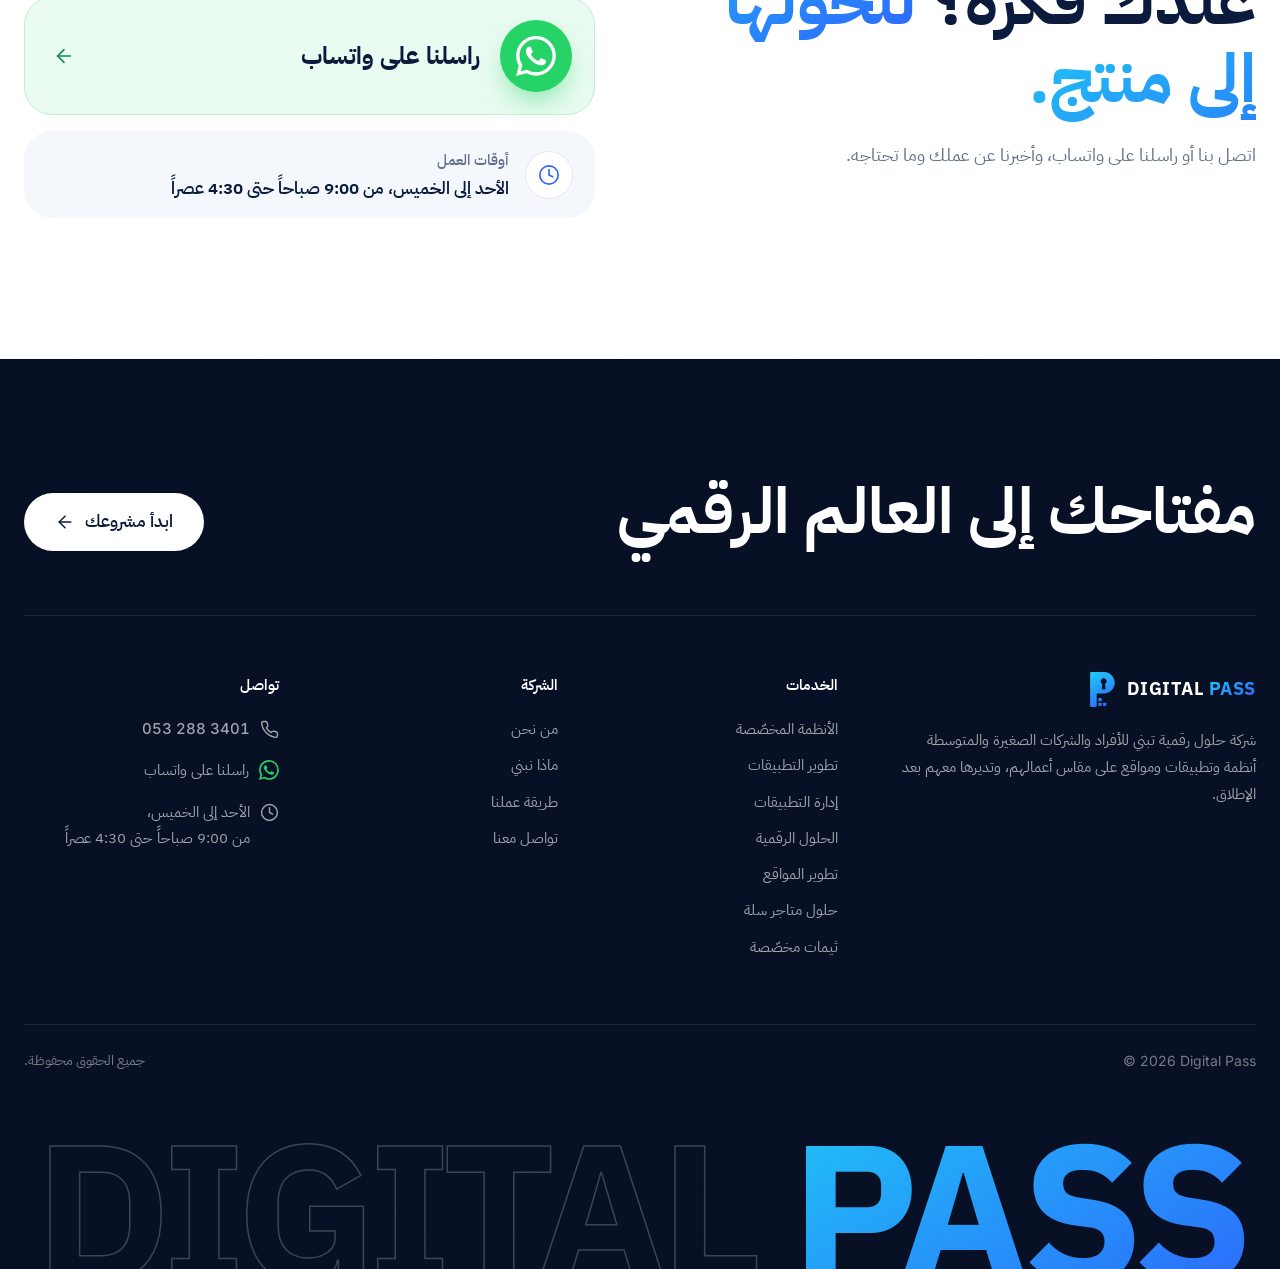
==== commit 13620ad5: "Put the "about" statement above the 3D model Per the owner: the model now sits inside the about sect" ====
--- a/index.html
+++ b/index.html
@@ -27,7 +27,7 @@
   <link href="https://fonts.googleapis.com/css2?family=IBM+Plex+Mono:wght@400;500&family=IBM+Plex+Sans+Arabic:wght@400;500;600;700&family=IBM+Plex+Sans:wght@700&family=Inter:wght@400;500;600;700&display=swap" rel="stylesheet">
 
   <link rel="stylesheet" href="assets/css/style.css?v=20261111d">
-  <link rel="stylesheet" href="assets/css/hq.css?v=m7">
+  <link rel="stylesheet" href="assets/css/hq.css?v=m8">
   <script>document.documentElement.classList.add('js');</script>
 
   <!-- Structured data for search engines. If the phone number changes, update it here too (and in assets/js/config.js). -->
@@ -270,9 +270,12 @@
     </div>
   </section>
 
-  <!-- ============ The Digital Pass model (3D, drag to rotate) ============ -->
-  <section class="section hq" id="hq" aria-label="مجسّم Digital Pass" data-i18n-aria="hq.label">
+  <section class="section about" id="about">
     <div class="container">
+      <p class="label reveal" data-i18n="about.label">من نحن</p>
+      <p class="statement reveal" data-i18n-html="about.statement">التقنية الجيدة لا تُرى… <span class="soft">تُحَسّ في سرعة العمل وسهولته.</span></p>
+
+      <!-- the Digital Pass model (3D, drag to rotate) -->
       <div class="hq-stage reveal" data-hq>
         <div class="hq-fade" aria-hidden="true"></div>
         <canvas class="hq-canvas" tabindex="0" role="img" aria-label="مجسّم ثلاثي الأبعاد لمبنى Digital Pass: اسحبه لتدويره، والأسهم للتدوير، و+ و− للتقريب والتبعيد" data-i18n-aria="hq.aria"></canvas>
@@ -285,13 +288,6 @@
           <button type="button" class="hq-btn" data-hq-reset aria-label="إرجاع المبنى لوضعه" data-i18n-aria="hq.reset"><svg viewBox="0 0 24 24" fill="none" stroke="currentColor" stroke-width="2" stroke-linecap="round" stroke-linejoin="round"><path d="M3 12a9 9 0 1 0 3-6.7"/><path d="M3 4v5h5"/></svg></button>
         </div>
       </div>
-    </div>
-  </section>
-
-  <section class="section about" id="about">
-    <div class="container">
-      <p class="label reveal" data-i18n="about.label">من نحن</p>
-      <p class="statement reveal" data-i18n-html="about.statement">التقنية الجيدة لا تُرى… <span class="soft">تُحَسّ في سرعة العمل وسهولته.</span></p>
 
       <div class="about-cols">
         <p class="about-text reveal" data-i18n="about.text">Digital Pass شركة حلول رقمية تبني لعملائها أنظمة مخصّصة حسب احتياجهم، وتطوّر التطبيقات والمواقع وتديرها بعد إطلاقها. نتعامل مع التقنية كمفتاح يفتح لعملائنا باباً جديداً للنمو، لا عبئاً إضافياً عليهم.</p>
--- a/assets/css/hq.css
+++ b/assets/css/hq.css
@@ -1,12 +1,12 @@
 /* ==========================================================================
-   Digital Pass — the 3D model section (between the hero and "about")
+   Digital Pass — the 3D model (in "about", under the statement)
    No frame: the stage runs edge to edge, the canvas is transparent and the land fades into the page colour, so the
    campus sits inside the page. A picture shows first (and stays if WebGL is missing or failed).
    ========================================================================== */
-.hq { position: relative; padding-block: clamp(8px, 1.5vw, 20px) clamp(24px, 3vw, 48px); background: var(--white); overflow: hidden; }
+.about { overflow-x: hidden; overflow-x: clip; }   /* the model sits in "about" under the statement; its stage is wider than the container */
 .hq-stage {
   position: relative; isolation: isolate; height: clamp(420px, 72vh, 820px);
-  width: 100vw; margin-inline: calc(50% - 50vw); margin-top: clamp(4px, 1vw, 16px);
+  width: 100vw; margin-inline: calc(50% - 50vw); margin-block: clamp(12px, 2vw, 28px) clamp(8px, 1.5vw, 20px);
 }
 .hq-fade { /* the near ground melts into the next section (the far ground fades in the mist, so the top needs no veil
    that would wash out a zoomed-in tower) */
